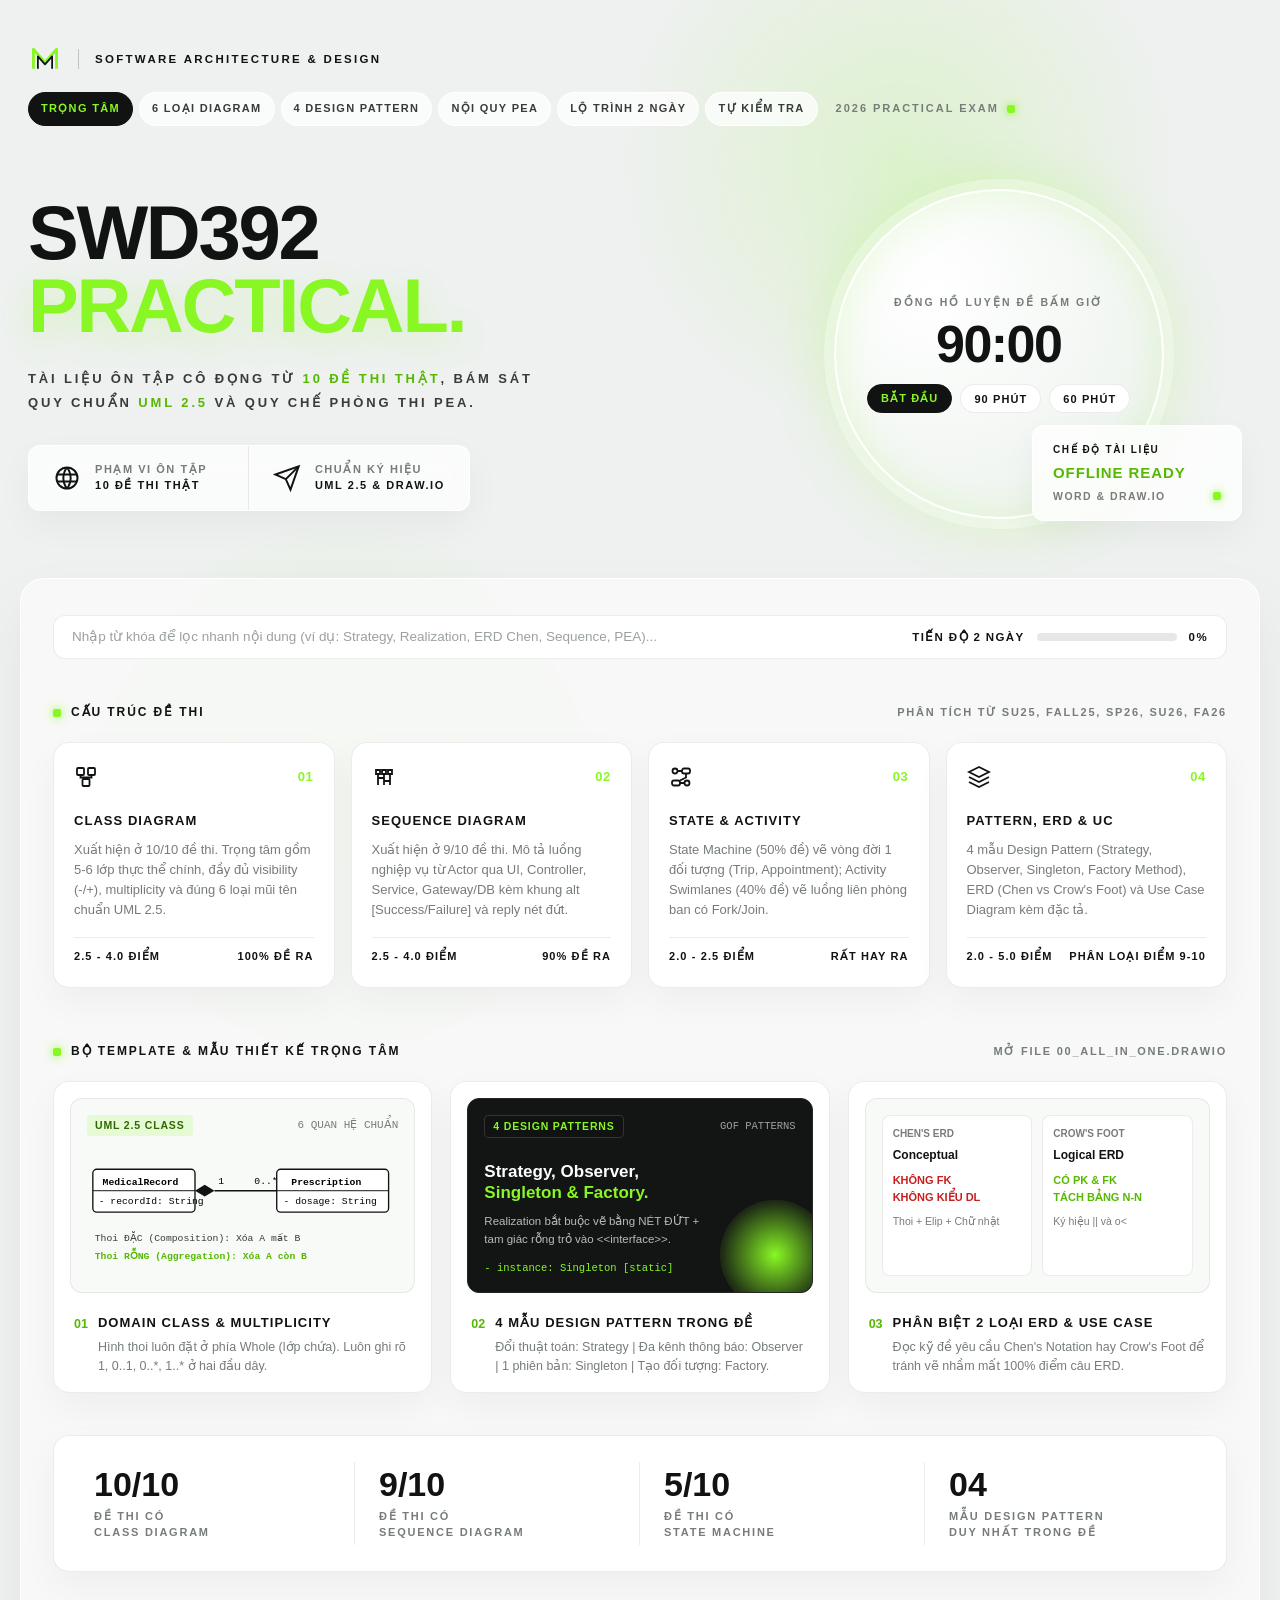
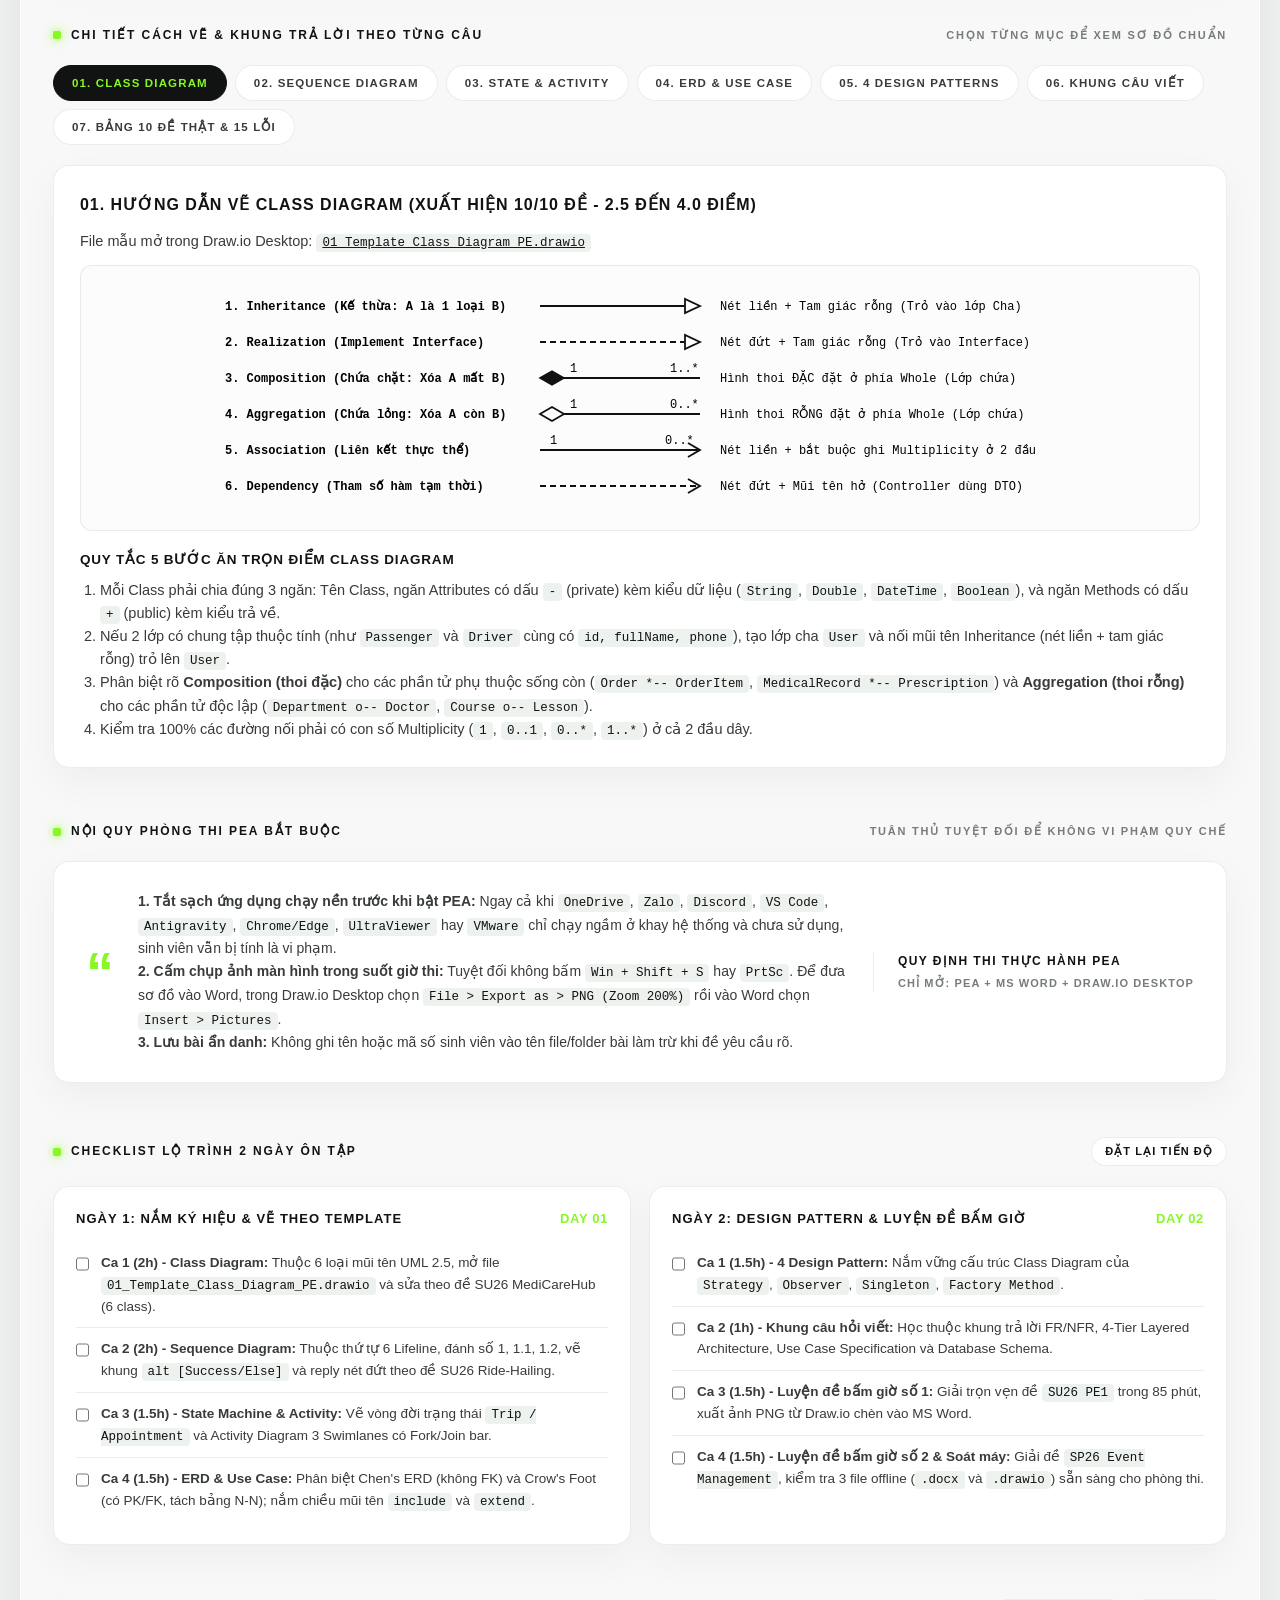
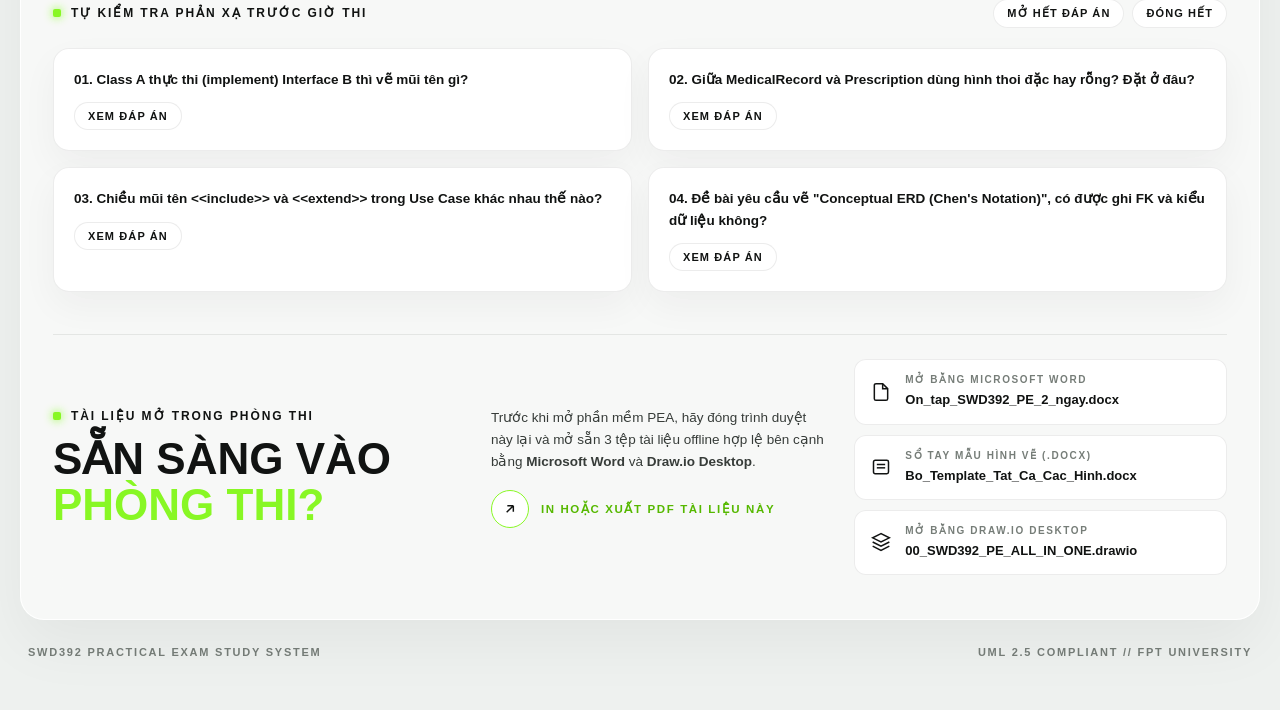
==== FA26_On_Tap/index.html @ 2817715e "Update portfolio UI and add root index.html for GitHub Pages deployment" ====
<!DOCTYPE html>
<html lang="vi">
<head>
  <meta charset="UTF-8">
  <meta name="viewport" content="width=device-width, initial-scale=1.0">
  <title>SWD392 — Sổ Tay Ôn Tập Thực Hành (PE)</title>
  <link rel="stylesheet" href="style.css">
</head>
<body>

  <div class="page-shell">

    <!-- TOP MINIMAL HEADER BAR -->
    <header class="top-header">
      <div class="brand-group">
        <div class="brand-monogram" aria-hidden="true">
          <svg width="32" height="32" viewBox="0 0 36 36" fill="none" xmlns="http://www.w3.org/2000/svg">
            <path d="M5 29V7L18 22L31 7V29" stroke="#88f724" stroke-width="3.2" stroke-linejoin="round"/>
            <path d="M10 29V15L18 24L26 15V29" stroke="#111312" stroke-width="2" stroke-linejoin="round"/>
          </svg>
        </div>
        <div class="brand-divider"></div>
        <span class="brand-label">SOFTWARE ARCHITECTURE &amp; DESIGN</span>
      </div>

      <div class="header-right no-print">
        <nav class="quick-nav">
          <a href="#sec-overview" class="nav-pill active">Trọng tâm</a>
          <a href="#sec-diagrams" class="nav-pill">6 Loại Diagram</a>
          <a href="#sec-patterns" class="nav-pill">4 Design Pattern</a>
          <a href="#sec-rules" class="nav-pill">Nội quy PEA</a>
          <a href="#sec-checklist" class="nav-pill">Lộ trình 2 ngày</a>
          <a href="#sec-flashcards" class="nav-pill">Tự kiểm tra</a>
        </nav>
        <div class="status-tag">
          <span>2026 PRACTICAL EXAM</span>
          <span class="lime-dot"></span>
        </div>
      </div>
    </header>

    <!-- HERO SECTION (MATCHING REFERENCE PORTFOLIO LAYOUT) -->
    <section class="hero-section">
      <div class="hero-left">
        <h1 class="hero-title">
          SWD392
          <span class="lime-word">PRACTICAL.</span>
        </h1>
        <p class="hero-subtitle">
          TÀI LIỆU ÔN TẬP CÔ ĐỌNG TỪ <span class="highlight-lime">10 ĐỀ THI THẬT</span>,
          BÁM SÁT QUY CHUẨN <span class="highlight-lime">UML 2.5</span> VÀ QUY CHẾ PHÒNG THI PEA.
        </p>

        <div class="hero-meta-row">
          <div class="hero-meta-cell">
            <svg class="meta-icon" viewBox="0 0 24 24" fill="none" stroke="currentColor" stroke-width="1.7">
              <circle cx="12" cy="12" r="9"/>
              <path d="M3.6 9h16.8M3.6 15h16.8M12 3a14.5 14.5 0 0 0 0 18M12 3a14.5 14.5 0 0 1 0 18"/>
            </svg>
            <div class="meta-text">
              <span>PHẠM VI ÔN TẬP</span>
              10 ĐỀ THI THẬT
            </div>
          </div>
          <div class="hero-meta-cell">
            <svg class="meta-icon" viewBox="0 0 24 24" fill="none" stroke="currentColor" stroke-width="1.7">
              <path d="M22 2L11 13"/>
              <path d="M22 2L15 22L11 13L2 9L22 2Z"/>
            </svg>
            <div class="meta-text">
              <span>CHUẨN KÝ HIỆU</span>
              UML 2.5 &amp; DRAW.IO
            </div>
          </div>
        </div>
      </div>

      <!-- HERO RIGHT: HALO RING + LIVE EXAM TIMER + FLOATING GLASS CARD -->
      <div class="hero-visual">
        <div class="halo-ring">
          <span class="halo-badge-top">ĐỒNG HỒ LUYỆN ĐỀ BẤM GIỜ</span>
          <div class="timer-readout" id="timerDisplay">90:00</div>
          <div class="timer-controls no-print">
            <button class="btn-chip primary" id="timerStartBtn" onclick="toggleTimer()">Bắt đầu</button>
            <button class="btn-chip" onclick="resetTimer(90)">90 Phút</button>
            <button class="btn-chip" onclick="resetTimer(60)">60 Phút</button>
          </div>
        </div>

        <div class="floating-glass-card">
          <div class="mini-label">CHẾ ĐỘ TÀI LIỆU</div>
          <div class="lime-title">OFFLINE READY</div>
          <div class="mini-foot">
            <span>WORD &amp; DRAW.IO</span>
            <span class="lime-dot"></span>
          </div>
        </div>
      </div>
    </section>

    <!-- MAIN WHITE SHEET CONTAINER -->
    <main class="sheet-container">

      <!-- SEARCH & PROGRESS STRIP -->
      <div class="toolbar-strip no-print">
        <input type="text" id="searchInput" class="search-field" placeholder="Nhập từ khóa để lọc nhanh nội dung (ví dụ: Strategy, Realization, ERD Chen, Sequence, PEA)...">
        <div class="progress-inline">
          <span>TIẾN ĐỘ 2 NGÀY</span>
          <div class="progress-track-mini">
            <div class="progress-fill-mini" id="progressBar"></div>
          </div>
          <span id="progressPercent">0%</span>
        </div>
      </div>

      <!-- SECTION 1: 4 TRỤ CỘT ĐIỂM SỐ ("WHAT I DO" 4-CARD BENTO STYLE) -->
      <div id="sec-overview" class="searchable-block">
        <div class="section-bar">
          <div class="section-bar-left">
            <span class="lime-dot"></span>
            <h2 class="section-title">CẤU TRÚC ĐỀ THI</h2>
          </div>
          <div class="section-bar-right">
            <span>PHÂN TÍCH TỪ SU25, FALL25, SP26, SU26, FA26</span>
          </div>
        </div>

        <div class="bento-4">
          <!-- Card 01 -->
          <article class="feature-card">
            <div>
              <div class="feature-card-top">
                <svg class="feature-icon" viewBox="0 0 24 24" fill="none" stroke="currentColor" stroke-width="1.8">
                  <rect x="3" y="3" width="7" height="7" rx="1"/>
                  <rect x="14" y="3" width="7" height="7" rx="1"/>
                  <rect x="8.5" y="14" width="7" height="7" rx="1"/>
                  <path d="M6.5 10v2.5h11V10M12 12.5V14"/>
                </svg>
                <span class="feature-num">01</span>
              </div>
              <h3 class="feature-name">CLASS DIAGRAM</h3>
              <p class="feature-desc">Xuất hiện ở 10/10 đề thi. Trọng tâm gồm 5-6 lớp thực thể chính, đầy đủ visibility (-/+), multiplicity và đúng 6 loại mũi tên chuẩn UML 2.5.</p>
            </div>
            <div class="feature-foot">
              <span>2.5 - 4.0 ĐIỂM</span>
              <span>100% ĐỀ RA</span>
            </div>
          </article>

          <!-- Card 02 -->
          <article class="feature-card">
            <div>
              <div class="feature-card-top">
                <svg class="feature-icon" viewBox="0 0 24 24" fill="none" stroke="currentColor" stroke-width="1.8">
                  <path d="M4 5h4v4H4zM10 5h4v4h-4zM16 5h4v4h-4z"/>
                  <path d="M6 9v11M12 9v11M18 9v11"/>
                  <path d="M6 13h6M12 16h6"/>
                </svg>
                <span class="feature-num">02</span>
              </div>
              <h3 class="feature-name">SEQUENCE DIAGRAM</h3>
              <p class="feature-desc">Xuất hiện ở 9/10 đề thi. Mô tả luồng nghiệp vụ từ Actor qua UI, Controller, Service, Gateway/DB kèm khung alt [Success/Failure] và reply nét đứt.</p>
            </div>
            <div class="feature-foot">
              <span>2.5 - 4.0 ĐIỂM</span>
              <span>90% ĐỀ RA</span>
            </div>
          </article>

          <!-- Card 03 -->
          <article class="feature-card">
            <div>
              <div class="feature-card-top">
                <svg class="feature-icon" viewBox="0 0 24 24" fill="none" stroke="currentColor" stroke-width="1.8">
                  <circle cx="6" cy="6" r="2.5"/>
                  <rect x="13" y="3.5" width="8" height="5" rx="2"/>
                  <rect x="3" y="15.5" width="8" height="5" rx="2"/>
                  <circle cx="18" cy="18" r="2.5"/>
                  <path d="M8.5 6H13M17 8.5v4l-6 3M11 18h4.5"/>
                </svg>
                <span class="feature-num">03</span>
              </div>
              <h3 class="feature-name">STATE &amp; ACTIVITY</h3>
              <p class="feature-desc">State Machine (50% đề) vẽ vòng đời 1 đối tượng (Trip, Appointment); Activity Swimlanes (40% đề) vẽ luồng liên phòng ban có Fork/Join.</p>
            </div>
            <div class="feature-foot">
              <span>2.0 - 2.5 ĐIỂM</span>
              <span>RẤT HAY RA</span>
            </div>
          </article>

          <!-- Card 04 -->
          <article class="feature-card">
            <div>
              <div class="feature-card-top">
                <svg class="feature-icon" viewBox="0 0 24 24" fill="none" stroke="currentColor" stroke-width="1.8">
                  <polygon points="12 2 2 7 12 12 22 7 12 2"/>
                  <polyline points="2 17 12 22 22 17"/>
                  <polyline points="2 12 12 17 22 12"/>
                </svg>
                <span class="feature-num">04</span>
              </div>
              <h3 class="feature-name">PATTERN, ERD &amp; UC</h3>
              <p class="feature-desc">4 mẫu Design Pattern (Strategy, Observer, Singleton, Factory Method), ERD (Chen vs Crow's Foot) và Use Case Diagram kèm đặc tả.</p>
            </div>
            <div class="feature-foot">
              <span>2.0 - 5.0 ĐIỂM</span>
              <span>PHÂN LOẠI ĐIỂM 9-10</span>
            </div>
          </article>
        </div>
      </div>

      <!-- SECTION 2: 3 SHOWCASE CARDS ("SELECTED WORK" STYLE FROM REFERENCE) -->
      <div id="sec-patterns" class="searchable-block">
        <div class="section-bar">
          <div class="section-bar-left">
            <span class="lime-dot"></span>
            <h2 class="section-title">BỘ TEMPLATE &amp; MẪU THIẾT KẾ TRỌNG TÂM</h2>
          </div>
          <div class="section-bar-right">
            <a href="Templates_Hinh_Ve/00_SWD392_PE_ALL_IN_ONE_TEMPLATES.drawio" style="color:inherit;text-decoration:none;">MỞ FILE 00_ALL_IN_ONE.DRAWIO</a>
          </div>
        </div>

        <div class="showcase-grid">
          <!-- Showcase 01: Light Preview -->
          <div class="showcase-card">
            <div class="showcase-preview light-mode">
              <div style="display:flex;justify-content:space-between;align-items:center;margin-bottom:10px;">
                <span class="badge-pill badge-lime">UML 2.5 CLASS</span>
                <span style="font-family:var(--font-mono);font-size:11px;color:var(--ink-muted);">6 QUAN HỆ CHUẨN</span>
              </div>
              <svg viewBox="0 0 320 120" width="100%" height="120" font-family="Consolas, monospace" font-size="10">
                <rect x="6" y="12" width="105" height="44" rx="4" fill="#fff" stroke="#111312" stroke-width="1.4"/>
                <text x="16" y="28" font-weight="bold">MedicalRecord</text>
                <line x1="6" y1="34" x2="111" y2="34" stroke="#111312"/>
                <text x="12" y="48">- recordId: String</text>

                <polygon points="111,34 121,28 131,34 121,40" fill="#111312"/>
                <line x1="131" y1="34" x2="195" y2="34" stroke="#111312" stroke-width="1.4"/>
                <text x="135" y="27">1</text>
                <text x="172" y="27">0..*</text>

                <rect x="195" y="12" width="115" height="44" rx="4" fill="#fff" stroke="#111312" stroke-width="1.4"/>
                <text x="210" y="28" font-weight="bold">Prescription</text>
                <line x1="195" y1="34" x2="310" y2="34" stroke="#111312"/>
                <text x="202" y="48">- dosage: String</text>

                <text x="8" y="86" fill="#373c39">Thoi ĐẶC (Composition): Xóa A mất B</text>
                <text x="8" y="104" fill="#56b800" font-weight="bold">Thoi RỖNG (Aggregation): Xóa A còn B</text>
              </svg>
            </div>
            <div class="showcase-meta">
              <span class="showcase-num">01</span>
              <div>
                <h3 class="showcase-title">DOMAIN CLASS &amp; MULTIPLICITY</h3>
                <p class="showcase-sub">Hình thoi luôn đặt ở phía Whole (lớp chứa). Luôn ghi rõ 1, 0..1, 0..*, 1..* ở hai đầu dây.</p>
              </div>
            </div>
          </div>

          <!-- Showcase 02: Dark High-Contrast Preview with Glowing Lime Orb (Exact Match to Reference Center Card) -->
          <div class="showcase-card">
            <div class="showcase-preview dark-mode">
              <div class="dark-orb"></div>
              <div style="display:flex;justify-content:space-between;align-items:center;">
                <span class="badge-pill badge-dark" style="border:1px solid #333;">4 DESIGN PATTERNS</span>
                <span style="font-size:10.5px;color:#9ba29d;font-family:var(--font-mono);">GOF PATTERNS</span>
              </div>
              <div style="my:auto;z-index:1;">
                <div style="font-size:17px;font-weight:800;line-height:1.25;margin:12px 0 8px;">
                  Strategy, Observer,<br>
                  <span style="color:var(--lime-neon);">Singleton &amp; Factory.</span>
                </div>
                <p style="font-size:11.5px;color:#b5bcb7;max-width:220px;">
                  Realization bắt buộc vẽ bằng NÉT ĐỨT + tam giác rỗng trỏ vào &lt;&lt;interface&gt;&gt;.
                </p>
              </div>
              <div style="font-family:var(--font-mono);font-size:10.5px;color:var(--lime-neon);z-index:1;">
                - instance: Singleton [static]
              </div>
            </div>
            <div class="showcase-meta">
              <span class="showcase-num">02</span>
              <div>
                <h3 class="showcase-title">4 MẪU DESIGN PATTERN TRONG ĐỀ</h3>
                <p class="showcase-sub">Đổi thuật toán: Strategy | Đa kênh thông báo: Observer | 1 phiên bản: Singleton | Tạo đối tượng: Factory.</p>
              </div>
            </div>
          </div>

          <!-- Showcase 03: Dual-Screen Preview (Exact Match to Reference Right Card) -->
          <div class="showcase-card">
            <div class="showcase-preview light-mode">
              <div style="display:grid;grid-template-columns:1fr 1fr;gap:10px;height:100%;">
                <div style="background:#fff;border:1px solid var(--border-subtle);border-radius:8px;padding:10px;">
                  <div style="font-size:10px;font-weight:800;color:var(--ink-muted);">CHEN'S ERD</div>
                  <div style="font-size:12px;font-weight:900;color:var(--ink-black);margin:4px 0;">Conceptual</div>
                  <div style="font-size:11px;color:var(--danger-text);font-weight:700;margin-top:6px;">KHÔNG FK<br>KHÔNG KIỂU DL</div>
                  <div style="font-size:10.5px;color:var(--ink-muted);margin-top:6px;">Thoi + Elip + Chữ nhật</div>
                </div>
                <div style="background:#fff;border:1px solid var(--border-subtle);border-radius:8px;padding:10px;">
                  <div style="font-size:10px;font-weight:800;color:var(--ink-muted);">CROW'S FOOT</div>
                  <div style="font-size:12px;font-weight:900;color:var(--ink-black);margin:4px 0;">Logical ERD</div>
                  <div style="font-size:11px;color:var(--lime-text);font-weight:800;margin-top:6px;">CÓ PK &amp; FK<br>TÁCH BẢNG N-N</div>
                  <div style="font-size:10.5px;color:var(--ink-muted);margin-top:6px;">Ký hiệu || và o&lt;</div>
                </div>
              </div>
            </div>
            <div class="showcase-meta">
              <span class="showcase-num">03</span>
              <div>
                <h3 class="showcase-title">PHÂN BIỆT 2 LOẠI ERD &amp; USE CASE</h3>
                <p class="showcase-sub">Đọc kỹ đề yêu cầu Chen's Notation hay Crow's Foot để tránh vẽ nhầm mất 100% điểm câu ERD.</p>
              </div>
            </div>
          </div>
        </div>
      </div>

      <!-- SECTION 3: METRICS STRIP ("28+ / 14+ / 99% / 5+" STYLE FROM REFERENCE) -->
      <div class="metrics-strip searchable-block">
        <div class="metric-item">
          <div class="metric-value">10/10</div>
          <div class="metric-label">ĐỀ THI CÓ<br>CLASS DIAGRAM</div>
        </div>
        <div class="metric-item">
          <div class="metric-value">9/10</div>
          <div class="metric-label">ĐỀ THI CÓ<br>SEQUENCE DIAGRAM</div>
        </div>
        <div class="metric-item">
          <div class="metric-value">5/10</div>
          <div class="metric-label">ĐỀ THI CÓ<br>STATE MACHINE</div>
        </div>
        <div class="metric-item">
          <div class="metric-value">04</div>
          <div class="metric-label">MẪU DESIGN PATTERN<br>DUY NHẤT TRONG ĐỀ</div>
        </div>
      </div>

      <!-- SECTION 4: INTERACTIVE DEEP-DIVE MODULES (ALL 6 DIAGRAMS, 4 PATTERNS, 10 EXAMS, WRITTEN TEMPLATES) -->
      <div id="sec-diagrams" class="searchable-block">
        <div class="section-bar">
          <div class="section-bar-left">
            <span class="lime-dot"></span>
            <h2 class="section-title">CHI TIẾT CÁCH VẼ &amp; KHUNG TRẢ LỜI THEO TỪNG CÂU</h2>
          </div>
          <div class="section-bar-right">
            <span>CHỌN TỪNG MỤC ĐỂ XEM SƠ ĐỒ CHUẨN</span>
          </div>
        </div>

        <div class="module-tabs no-print">
          <button class="module-tab-btn active" onclick="switchModule('mod-class', this)">01. Class Diagram</button>
          <button class="module-tab-btn" onclick="switchModule('mod-seq', this)">02. Sequence Diagram</button>
          <button class="module-tab-btn" onclick="switchModule('mod-state', this)">03. State &amp; Activity</button>
          <button class="module-tab-btn" onclick="switchModule('mod-erd', this)">04. ERD &amp; Use Case</button>
          <button class="module-tab-btn" onclick="switchModule('mod-pattern', this)">05. 4 Design Patterns</button>
          <button class="module-tab-btn" onclick="switchModule('mod-writing', this)">06. Khung Câu Viết</button>
          <button class="module-tab-btn" onclick="switchModule('mod-exams', this)">07. Bảng 10 Đề Thật &amp; 15 Lỗi</button>
        </div>

        <!-- MODULE 01: CLASS DIAGRAM -->
        <div id="mod-class" class="module-panel active">
          <h3>01. Hướng dẫn vẽ Class Diagram (Xuất hiện 10/10 đề - 2.5 đến 4.0 điểm)</h3>
          <p>File mẫu mở trong Draw.io Desktop: <a href="Templates_Hinh_Ve/01_Template_Class_Diagram_PE.drawio"><code>01_Template_Class_Diagram_PE.drawio</code></a></p>

          <div class="svg-board">
            <svg viewBox="0 0 860 225" width="100%" height="225" xmlns="http://www.w3.org/2000/svg" font-family="Consolas, monospace" font-size="12">
              <text x="15" y="28" font-weight="bold">1. Inheritance (Kế thừa: A là 1 loại B)</text>
              <line x1="330" y1="24" x2="475" y2="24" stroke="#111" stroke-width="1.8"/>
              <polygon points="490,24 475,17 475,31" fill="#fff" stroke="#111" stroke-width="1.8"/>
              <text x="510" y="28">Nét liền + Tam giác rỗng (Trỏ vào lớp Cha)</text>

              <text x="15" y="64" font-weight="bold">2. Realization (Implement Interface)</text>
              <line x1="330" y1="60" x2="475" y2="60" stroke="#111" stroke-width="1.8" stroke-dasharray="6,4"/>
              <polygon points="490,60 475,53 475,67" fill="#fff" stroke="#111" stroke-width="1.8"/>
              <text x="510" y="64">Nét đứt + Tam giác rỗng (Trỏ vào Interface)</text>

              <text x="15" y="100" font-weight="bold">3. Composition (Chứa chặt: Xóa A mất B)</text>
              <polygon points="330,96 342,89 354,96 342,103" fill="#111" stroke="#111" stroke-width="1.5"/>
              <line x1="354" y1="96" x2="490" y2="96" stroke="#111" stroke-width="1.8"/>
              <text x="360" y="90">1</text>
              <text x="460" y="90">1..*</text>
              <text x="510" y="100">Hình thoi ĐẶC đặt ở phía Whole (Lớp chứa)</text>

              <text x="15" y="136" font-weight="bold">4. Aggregation (Chứa lỏng: Xóa A còn B)</text>
              <polygon points="330,132 342,125 354,132 342,139" fill="#fff" stroke="#111" stroke-width="1.8"/>
              <line x1="354" y1="132" x2="490" y2="132" stroke="#111" stroke-width="1.8"/>
              <text x="360" y="126">1</text>
              <text x="460" y="126">0..*</text>
              <text x="510" y="136">Hình thoi RỖNG đặt ở phía Whole (Lớp chứa)</text>

              <text x="15" y="172" font-weight="bold">5. Association (Liên kết thực thể)</text>
              <line x1="330" y1="168" x2="490" y2="168" stroke="#111" stroke-width="1.8"/>
              <polyline points="478,161 490,168 478,175" fill="none" stroke="#111" stroke-width="1.8"/>
              <text x="340" y="162">1</text>
              <text x="455" y="162">0..*</text>
              <text x="510" y="172">Nét liền + bắt buộc ghi Multiplicity ở 2 đầu</text>

              <text x="15" y="208" font-weight="bold">6. Dependency (Tham số hàm tạm thời)</text>
              <line x1="330" y1="204" x2="490" y2="204" stroke="#111" stroke-width="1.8" stroke-dasharray="6,4"/>
              <polyline points="478,197 490,204 478,211" fill="none" stroke="#111" stroke-width="1.8"/>
              <text x="510" y="208">Nét đứt + Mũi tên hở (Controller dùng DTO)</text>
            </svg>
          </div>

          <h4>Quy tắc 5 bước ăn trọn điểm Class Diagram</h4>
          <ol style="margin-left:20px;">
            <li>Mỗi Class phải chia đúng 3 ngăn: Tên Class, ngăn Attributes có dấu <code>-</code> (private) kèm kiểu dữ liệu (<code>String</code>, <code>Double</code>, <code>DateTime</code>, <code>Boolean</code>), và ngăn Methods có dấu <code>+</code> (public) kèm kiểu trả về.</li>
            <li>Nếu 2 lớp có chung tập thuộc tính (như <code>Passenger</code> và <code>Driver</code> cùng có <code>id, fullName, phone</code>), tạo lớp cha <code>User</code> và nối mũi tên Inheritance (nét liền + tam giác rỗng) trỏ lên <code>User</code>.</li>
            <li>Phân biệt rõ <strong>Composition (thoi đặc)</strong> cho các phần tử phụ thuộc sống còn (<code>Order *-- OrderItem</code>, <code>MedicalRecord *-- Prescription</code>) và <strong>Aggregation (thoi rỗng)</strong> cho các phần tử độc lập (<code>Department o-- Doctor</code>, <code>Course o-- Lesson</code>).</li>
            <li>Kiểm tra 100% các đường nối phải có con số Multiplicity (<code>1</code>, <code>0..1</code>, <code>0..*</code>, <code>1..*</code>) ở cả 2 đầu dây.</li>
          </ol>
        </div>

        <!-- MODULE 02: SEQUENCE DIAGRAM -->
        <div id="mod-seq" class="module-panel">
          <h3>02. Hướng dẫn vẽ Sequence Diagram (Xuất hiện 9/10 đề - 2.5 đến 4.0 điểm)</h3>
          <p>File mẫu mở trong Draw.io Desktop: <a href="Templates_Hinh_Ve/02_Template_Sequence_Diagram_PE.drawio"><code>02_Template_Sequence_Diagram_PE.drawio</code></a></p>

          <div class="svg-board">
            <svg viewBox="0 0 880 330" width="100%" height="330" xmlns="http://www.w3.org/2000/svg" font-family="Consolas, monospace" font-size="11.5">
              <rect x="5" y="5" width="870" height="320" fill="none" stroke="#111" stroke-width="1.5"/>
              <polygon points="5,5 170,5 170,20 160,28 5,28" fill="#e9f0ea" stroke="#111" stroke-width="1.2"/>
              <text x="12" y="21" font-weight="bold">sd Book And Pay Trip</text>

              <rect x="30" y="40" width="90" height="30" fill="#fff" stroke="#111"/>
              <text x="42" y="59" font-weight="bold">:Passenger</text>
              <line x1="75" y1="70" x2="75" y2="310" stroke="#555" stroke-dasharray="5,4"/>

              <rect x="175" y="40" width="100" height="30" fill="#fff" stroke="#111"/>
              <text x="190" y="59" font-weight="bold">:BookingUI</text>
              <line x1="225" y1="70" x2="225" y2="310" stroke="#555" stroke-dasharray="5,4"/>

              <rect x="330" y="40" width="130" height="30" fill="#fff" stroke="#111"/>
              <text x="340" y="59" font-weight="bold">:TripController</text>
              <line x1="395" y1="70" x2="395" y2="310" stroke="#555" stroke-dasharray="5,4"/>

              <rect x="510" y="40" width="120" height="30" fill="#fff" stroke="#111"/>
              <text x="525" y="59" font-weight="bold">:TripService</text>
              <line x1="570" y1="70" x2="570" y2="310" stroke="#555" stroke-dasharray="5,4"/>

              <rect x="680" y="40" width="140" height="30" fill="#fff" stroke="#111"/>
              <text x="692" y="59" font-weight="bold">:PaymentGateway</text>
              <line x1="750" y1="70" x2="750" y2="310" stroke="#555" stroke-dasharray="5,4"/>

              <line x1="75" y1="92" x2="225" y2="92" stroke="#111" stroke-width="1.5"/>
              <polygon points="225,92 216,87 216,97" fill="#111"/>
              <text x="85" y="86">1: clickBookTrip(req)</text>

              <line x1="225" y1="116" x2="395" y2="116" stroke="#111" stroke-width="1.5"/>
              <polygon points="395,116 386,111 386,121" fill="#111"/>
              <text x="235" y="110">1.1: POST /trips(dto)</text>

              <line x1="395" y1="140" x2="570" y2="140" stroke="#111" stroke-width="1.5"/>
              <polygon points="570,140 561,135 561,145" fill="#111"/>
              <text x="405" y="134">1.1.1: createAndPay(dto)</text>

              <line x1="570" y1="164" x2="750" y2="164" stroke="#111" stroke-width="1.5"/>
              <polygon points="750,164 741,159 741,169" fill="#111"/>
              <text x="580" y="158">1.1.1.1: charge(amount)</text>

              <rect x="155" y="182" width="675" height="122" fill="none" stroke="#111" stroke-width="1.3"/>
              <polygon points="155,182 200,182 200,196 192,202 155,202" fill="#e9f0ea" stroke="#111"/>
              <text x="162" y="196" font-weight="bold">alt</text>
              <text x="215" y="197" font-weight="bold">[paymentStatus == SUCCESS]</text>

              <line x1="750" y1="218" x2="570" y2="218" stroke="#111" stroke-width="1.3" stroke-dasharray="5,4"/>
              <polyline points="579,213 570,218 579,223" fill="none" stroke="#111" stroke-width="1.3"/>
              <text x="595" y="212">1.1.1.2: return receipt</text>

              <line x1="570" y1="240" x2="225" y2="240" stroke="#111" stroke-width="1.3" stroke-dasharray="5,4"/>
              <polyline points="234,235 225,240 234,245" fill="none" stroke="#111" stroke-width="1.3"/>
              <text x="310" y="234">1.1.2: return 200 OK (TripConfirmed)</text>

              <line x1="155" y1="256" x2="830" y2="256" stroke="#111" stroke-dasharray="6,4"/>
              <text x="215" y="271" font-weight="bold">[else: payment failed]</text>

              <line x1="750" y1="292" x2="225" y2="292" stroke="#111" stroke-width="1.3" stroke-dasharray="5,4"/>
              <polyline points="234,287 225,292 234,297" fill="none" stroke="#111" stroke-width="1.3"/>
              <text x="350" y="286">1.1.3: return 402 PaymentFailedError</text>
            </svg>
          </div>

          <h4>Các điểm bắt buộc phải có</h4>
          <ul style="margin-left:20px;">
            <li>Sắp xếp đúng thứ tự Lifeline từ trái sang phải: <code>Actor &gt; UI/View &gt; Controller &gt; Service &gt; Repository / External Gateway &gt; Database</code>.</li>
            <li>Đánh số thứ tự phân cấp cho mọi lời gọi: <code>1</code>, <code>1.1</code>, <code>1.1.1</code>, <code>1.1.2</code>.</li>
            <li>Bắt buộc có khung <code>alt [điều kiện thành công] / [else: điều kiện thất bại]</code> và mũi tên trả về dùng <strong>nét đứt</strong>.</li>
          </ul>
        </div>

        <!-- MODULE 03: STATE MACHINE & ACTIVITY -->
        <div id="mod-state" class="module-panel">
          <h3>03. State Machine Diagram (50% đề) &amp; Activity Swimlanes (40% đề)</h3>
          <p>File mẫu: <a href="Templates_Hinh_Ve/03_Template_Statechart_Diagram_PE.drawio"><code>03_Template_Statechart_Diagram_PE.drawio</code></a> và <a href="Templates_Hinh_Ve/04_Template_Activity_Diagram_Swimlanes_PE.drawio"><code>04_Template_Activity_Diagram_Swimlanes_PE.drawio</code></a></p>

          <div class="svg-board">
            <svg viewBox="0 0 860 195" width="100%" height="195" xmlns="http://www.w3.org/2000/svg" font-family="Consolas, monospace" font-size="11.5">
              <circle cx="35" cy="85" r="11" fill="#111"/>
              <line x1="46" y1="85" x2="105" y2="85" stroke="#111" stroke-width="1.6"/>
              <polygon points="105,85 96,80 96,90" fill="#111"/>
              <text x="50" y="75">create()</text>

              <rect x="105" y="60" width="120" height="50" rx="10" fill="#fff" stroke="#111" stroke-width="1.6"/>
              <text x="132" y="89" font-weight="bold">Requested</text>

              <line x1="225" y1="85" x2="345" y2="85" stroke="#111" stroke-width="1.6"/>
              <polygon points="345,85 336,80 336,90" fill="#111"/>
              <text x="235" y="66">assignDriver()</text>
              <text x="235" y="79">[driverFound]</text>

              <rect x="345" y="60" width="120" height="50" rx="10" fill="#fff" stroke="#111" stroke-width="1.6"/>
              <text x="368" y="89" font-weight="bold">Assigned</text>

              <line x1="465" y1="85" x2="575" y2="85" stroke="#111" stroke-width="1.6"/>
              <polygon points="575,85 566,80 566,90" fill="#111"/>
              <text x="478" y="78">startTrip()</text>

              <rect x="575" y="60" width="120" height="50" rx="10" fill="#fff" stroke="#111" stroke-width="1.6"/>
              <text x="598" y="89" font-weight="bold">InProgress</text>

              <line x1="695" y1="85" x2="785" y2="45" stroke="#111" stroke-width="1.6"/>
              <text x="695" y="52">complete() [paid]</text>

              <rect x="740" y="10" width="105" height="40" rx="10" fill="#e9f8db" stroke="#111" stroke-width="1.6"/>
              <text x="758" y="34" font-weight="bold">Completed</text>

              <rect x="345" y="140" width="120" height="40" rx="10" fill="#fde8e8" stroke="#111" stroke-width="1.6"/>
              <text x="372" y="164" font-weight="bold">Cancelled</text>

              <line x1="165" y1="110" x2="345" y2="160" stroke="#111" stroke-width="1.4"/>
              <text x="190" y="152">cancel()</text>
              <line x1="405" y1="110" x2="405" y2="140" stroke="#111" stroke-width="1.4"/>
              <text x="412" y="130">cancel()</text>

              <circle cx="815" cy="160" r="12" fill="none" stroke="#111" stroke-width="1.6"/>
              <circle cx="815" cy="160" r="7" fill="#111"/>
              <line x1="465" y1="160" x2="803" y2="160" stroke="#111" stroke-width="1.5"/>
              <line x1="815" y1="50" x2="815" y2="148" stroke="#111" stroke-width="1.5"/>
            </svg>
          </div>

          <div class="data-table-wrap">
            <table class="data-table">
              <thead>
                <tr>
                  <th>Tiêu chí phân biệt</th>
                  <th>State Machine Diagram</th>
                  <th>Activity Diagram (Swimlanes)</th>
                </tr>
              </thead>
              <tbody>
                <tr>
                  <td><strong>Đối tượng mô tả</strong></td>
                  <td>Vòng đời của <strong>1 thực thể duy nhất</strong> (<code>Trip</code>, <code>Appointment</code>, <code>Registration</code>).</td>
                  <td>Luồng công việc đi qua <strong>nhiều cột tác nhân</strong> (Customer, System, Payment Gateway).</td>
                </tr>
                <tr>
                  <td><strong>Từ loại trong ô bo góc</strong></td>
                  <td><strong>Tính từ / Phân từ trạng thái:</strong> <code>Pending</code>, <code>Confirmed</code>, <code>Completed</code>.</td>
                  <td><strong>Động từ hành động:</strong> <code>Select Item</code>, <code>Validate Stock</code>, <code>Process Payment</code>.</td>
                </tr>
              </tbody>
            </table>
          </div>
        </div>

        <!-- MODULE 04: ERD & USE CASE -->
        <div id="mod-erd" class="module-panel">
          <h3>04. ERD (Chen vs Crow's Foot) &amp; Use Case Diagram</h3>
          <p>File mẫu: <a href="Templates_Hinh_Ve/05_Template_ERD_Conceptual_And_Logical_PE.drawio"><code>05_Template_ERD_Conceptual_And_Logical_PE.drawio</code></a> và <a href="Templates_Hinh_Ve/06_Template_UseCase_Diagram_PE.drawio"><code>06_Template_UseCase_Diagram_PE.drawio</code></a></p>

          <div class="data-table-wrap">
            <table class="data-table">
              <thead>
                <tr>
                  <th>Loại sơ đồ</th>
                  <th>Ký hiệu bắt buộc</th>
                  <th>Điều tuyệt đối tránh</th>
                </tr>
              </thead>
              <tbody>
                <tr>
                  <td><strong>Conceptual ERD (Chen's Notation)</strong><br><em>(Đề Student Management, SmartHome)</em></td>
                  <td>Hình chữ nhật (Entity), Hình Elip (Attribute, gạch chân PK), Hình thoi (Relationship) ghi <code>1</code>, <code>N</code>, <code>M</code>.</td>
                  <td><span class="badge-pill badge-danger">CẤM GHI FK &amp; KIỂU DỮ LIỆU</span><br>Không tách bảng trung gian cho quan hệ N-N.</td>
                </tr>
                <tr>
                  <td><strong>Logical ERD (Crow's Foot)</strong><br><em>(Đề Cinema Management)</em></td>
                  <td>Bảng có ngăn <code>PK</code>, <code>FK</code>; đầu dây chân chim (<code>||</code>, <code>o|</code>, <code>|&lt;</code>, <code>o&lt;</code>).</td>
                  <td><span class="badge-pill badge-danger">CẤM ĐỂ NGUYÊN QUAN HỆ N-N</span><br>Phải tách N-N thành bảng trung gian có 2 FK.</td>
                </tr>
                <tr>
                  <td><strong>Use Case Diagram</strong><br><em>(Đề Cinema, Food Delivery)</em></td>
                  <td>Actor ở ngoài khung System Boundary; <code>&lt;&lt;include&gt;&gt;</code> trỏ từ Chính sang Phụ; <code>&lt;&lt;extend&gt;&gt;</code> trỏ từ Phụ về Chính.</td>
                  <td><span class="badge-pill badge-danger">CẤM GỘP CRUD / MANAGE X</span><br>Phải tách thành các chức năng cụ thể.</td>
                </tr>
              </tbody>
            </table>
          </div>
        </div>

        <!-- MODULE 05: 4 DESIGN PATTERNS -->
        <div id="mod-pattern" class="module-panel">
          <h3>05. Khung 4 Design Pattern xuất hiện trong đề thi</h3>
          <p>File mẫu mở trong Draw.io Desktop: <a href="Templates_Hinh_Ve/07_Template_4_Design_Patterns_PE.drawio"><code>07_Template_4_Design_Patterns_PE.drawio</code></a></p>

          <div class="checklist-grid" style="margin-bottom:0;margin-top:14px;">
            <div>
              <h4>1. Strategy Pattern (Đổi thuật toán / Thanh toán)</h4>
              <pre class="code-snippet">[Context: PaymentService]
  - strategy: IPaymentStrategy
  + setStrategy(s: IPaymentStrategy): void
  + executePayment(amount: Double): Boolean
        | o---&gt; &lt;&lt;interface&gt;&gt; [IPaymentStrategy]
                      + pay(amount: Double): Boolean
                             ^ (Nét đứt + tam giác rỗng)
               +-------------+-------------+
       [CreditCardStrategy]         [EWalletStrategy]</pre>

              <h4>2. Observer Pattern (Thông báo đa kênh)</h4>
              <pre class="code-snippet">[Subject: OrderNotifier]
  - observers: List&lt;IObserver&gt;
  + attach(o: IObserver): void
  + notifyAll(msg: String): void
        | o---&gt; &lt;&lt;interface&gt;&gt; [IObserver]
                      + update(msg: String): void
                             ^ (Nét đứt + tam giác rỗng)
               +-------------+-------------+
         [EmailNotifier]             [SMSNotifier]</pre>
            </div>

            <div>
              <h4>3. Singleton Pattern (1 Instance quản lý duy nhất)</h4>
              <pre class="code-snippet">[OrderManager]
-----------------------------------------
- static instance: OrderManager
- configData: Map&lt;String, String&gt;
-----------------------------------------
- OrderManager()   &lt;-- Constructor PRIVATE (-)
+ static getInstance(): OrderManager</pre>

              <h4>4. Factory Method Pattern (Khởi tạo theo loại)</h4>
              <pre class="code-snippet">[BouquetFactory]
  + createBouquet(type: String): IBouquet
        | (Dependency nét đứt)
        v
&lt;&lt;interface&gt;&gt; [IBouquet]
  + getPrice(): Double
        ^ (Nét đứt + tam giác rỗng)
  +-----+------------------+
[WeddingBouquet]    [BirthdayBouquet]</pre>
            </div>
          </div>
        </div>

        <!-- MODULE 06: KHUNG CÂU VIẾT -->
        <div id="mod-writing" class="module-panel">
          <h3>06. Khung trả lời 4 dạng câu hỏi viết trong đề</h3>

          <h4>A. Functional vs Non-Functional Requirements (Đề SU25 Cinema - 1.0đ)</h4>
          <p><strong>Functional Requirements:</strong> (1) Allow users to search, filter, and view details of items/schedules; (2) Allow users to create bookings/orders with real-time validation; (3) Process payments via integrated gateways and issue receipts; (4) Allow administrators to manage catalog, schedules, and reports.</p>
          <p><strong>Non-Functional Requirements (Luôn kèm con số đo lường):</strong> (1) <em>Performance:</em> 95% of API responses within <code>2.0 seconds</code>; (2) <em>Concurrency:</em> Support <code>5,000 concurrent users</code> with locking to prevent double-booking; (3) <em>Availability:</em> <code>99.9% uptime</code> with daily backups; (4) <em>Security:</em> Passwords hashed with <code>bcrypt</code>, traffic encrypted via <code>TLS 1.3</code>, RBAC enforced.</p>

          <h4>B. Đề xuất System Architecture (Đề Flower Shop &amp; CyberAIFPTx - 2.0đ)</h4>
          <p>Trình bày mô hình <strong>4-Tier Layered Architecture</strong>: (1) <code>Presentation Layer</code> (Web/Mobile UI), (2) <code>API Gateway / Controller Layer</code> (Routing, JWT Auth, DTO validation), (3) <code>Business Service Layer</code> (Core services áp dụng Strategy/Observer/Factory), (4) <code>Data Access &amp; Persistence Layer</code> (Repository + Relational DB + Redis Cache). <strong>Lý do chọn:</strong> Separation of Concerns, High Maintainability, Independent Scalability.</p>

          <h4>C. Bảng Use Case Specification (Đề SP26/FA26 Food Delivery - 2.5đ)</h4>
          <p>Gồm đủ 6 dòng: <code>Use Case Name</code>, <code>Primary Actor</code>, <code>Preconditions</code> (User logged in, valid items selected), <code>Postconditions</code> (Order saved as CONFIRMED, payment recorded), <code>Main Success Scenario</code> (6 bước đánh số 1-6 tương tác giữa Actor và System), <code>Alternative/Exception Flows</code> (2a. Out of stock, 5a. Payment declined).</p>

          <h4>D. Chuyển Class Diagram sang Database Schema (Đề Fall25 E-Learning - 1.0đ)</h4>
          <p>Quan hệ <code>1 - N</code>: Đặt khóa ngoại <code>FK</code> ở bảng phía Nhiều (<code>*</code>). Quan hệ <code>N - N</code>: Tách thành bảng trung gian chứa 2 khóa ngoại <code>FK</code> trỏ về 2 bảng chính. Quan hệ <code>1 - 1</code>: Đặt <code>FK UNIQUE</code> ở bảng phụ thuộc.</p>
        </div>

        <!-- MODULE 07: BẢNG 10 ĐỀ THẬT & 15 LỖI -->
        <div id="mod-exams" class="module-panel">
          <h3>07. Danh sách 10 đề thi thật &amp; 15 lỗi bị trừ điểm</h3>
          <div class="data-table-wrap">
            <table class="data-table">
              <thead>
                <tr>
                  <th>Kỳ</th>
                  <th>Tên đề / Domain</th>
                  <th>Cấu trúc câu hỏi &amp; Điểm</th>
                  <th>File đề (.md)</th>
                </tr>
              </thead>
              <tbody>
                <tr>
                  <td>SU25</td>
                  <td>Cinema Management</td>
                  <td>Q1: FR/NFR (1đ) | Q2: Use Case (2đ) | Q3: Class (3.5đ) | Q4: ERD Crow's Foot (3.5đ)</td>
                  <td><a href="SU25/SWD392_CinemaManagement_PracticalExam_LêQuangĐạt.md">Mở đề</a></td>
                </tr>
                <tr>
                  <td>SU25</td>
                  <td>Online Flower Shop</td>
                  <td>Q1: Architecture (2đ) | Q2: Activity Swimlanes (2đ) | Q3: Sequence (3đ) | Q4: Pattern (3đ)</td>
                  <td><a href="SU25/SWD392_FlowerShop_PracticalExam_LêQuangĐạt.md">Mở đề</a></td>
                </tr>
                <tr>
                  <td>SU25</td>
                  <td>CyberAIFPTx Security</td>
                  <td>Q1: Architecture (2đ) | Q2: Activity (2đ) | Q3: Sequence (3đ) | Q4: Pattern (3đ)</td>
                  <td><a href="SU25/SWD392_PracticalExam_CyberAIFPTx_LêQuangĐạt.md">Mở đề</a></td>
                </tr>
                <tr>
                  <td>SU25</td>
                  <td>Student Management</td>
                  <td>Q1: ERD Chen (2.5đ) | Q2: Class (2.5đ) | Q3: Activity Swimlanes (2.5đ) | Q4: Sequence (2.5đ)</td>
                  <td><a href="SU25/SWD392_StudentManagement_PracticalExam_LêQuangĐạt.md">Mở đề</a></td>
                </tr>
                <tr>
                  <td>SU25</td>
                  <td>SmartHome Automation</td>
                  <td>Q1: ERD Chen (2.5đ) | Q2: Class + Pattern (2.5đ) | Q3: Sequence (2.5đ) | Q4: Statechart (2.5đ)</td>
                  <td><a href="SU25/SWD392_SU25_FinalExam_LêQuangĐạt.md">Mở đề</a></td>
                </tr>
                <tr>
                  <td>Fall25</td>
                  <td>E-Learning Platform</td>
                  <td>Q1: Class (2.5đ) | Q2: Sequence (2.5đ) | Q3: State Machine (2đ) | Q4: Activity (2đ) | Q5: Schema (1đ)</td>
                  <td><a href="Fall25/SWD392_PracticalExam_LêQuangĐạt.md">Mở đề</a></td>
                </tr>
                <tr>
                  <td>SP26/FA26</td>
                  <td>Food Delivery Platform</td>
                  <td>Part 1: Use Case Diagram + UC Spec (5.0đ) | Part 2: Sequence + Class Diagram (5.0đ)</td>
                  <td><a href="SP26/SWD392_PE_SPR26_ID.md">Mở đề</a></td>
                </tr>
                <tr>
                  <td>SP26</td>
                  <td>Event Management</td>
                  <td>Q1: Class (3đ) | Q2: Sequence (3đ) | Q3: State Machine (2đ) | Q4: Design Pattern (2đ)</td>
                  <td><a href="SP26/SWD392_SP26_EventManagementSystem_LêQuangĐạt.md">Mở đề</a></td>
                </tr>
                <tr>
                  <td>SU26 PE1</td>
                  <td>Ride-Hailing System</td>
                  <td>Q1: Class Diagram 6 classes (4.0đ) | Q2: Sequence Diagram (4.0đ) | Q3: State Machine Trip (2.0đ)</td>
                  <td><a href="SU26/SWD392_SU26_PE1.md">Mở đề</a></td>
                </tr>
                <tr>
                  <td>SU26 PE2</td>
                  <td>MediCareHub Hospital</td>
                  <td>Q1: Class Diagram 6 classes (4.0đ) | Q2: Sequence Diagram (4.0đ) | Q3: State Machine Appointment (2.0đ)</td>
                  <td><a href="SU26/SWD392_SU26_MediCareHub_PE2.md">Mở đề</a></td>
                </tr>
              </tbody>
            </table>
          </div>
        </div>
      </div>

      <!-- SECTION 5: PEA REGULATION CALLOUT BANNER ("WHAT CLIENTS SAY" QUOTE STYLE FROM REFERENCE) -->
      <div id="sec-rules" class="searchable-block">
        <div class="section-bar">
          <div class="section-bar-left">
            <span class="lime-dot"></span>
            <h2 class="section-title">NỘI QUY PHÒNG THI PEA BẮT BUỘC</h2>
          </div>
          <div class="section-bar-right">
            <span>TUÂN THỦ TUYỆT ĐỐI ĐỂ KHÔNG VI PHẠM QUY CHẾ</span>
          </div>
        </div>

        <div class="quote-banner">
          <div class="quote-mark">“</div>
          <div class="quote-text">
            <strong>1. Tắt sạch ứng dụng chạy nền trước khi bật PEA:</strong> Ngay cả khi <code>OneDrive</code>, <code>Zalo</code>, <code>Discord</code>, <code>VS Code</code>, <code>Antigravity</code>, <code>Chrome/Edge</code>, <code>UltraViewer</code> hay <code>VMware</code> chỉ chạy ngầm ở khay hệ thống và chưa sử dụng, sinh viên vẫn bị tính là vi phạm.<br>
            <strong>2. Cấm chụp ảnh màn hình trong suốt giờ thi:</strong> Tuyệt đối không bấm <code>Win + Shift + S</code> hay <code>PrtSc</code>. Để đưa sơ đồ vào Word, trong Draw.io Desktop chọn <code>File &gt; Export as &gt; PNG (Zoom 200%)</code> rồi vào Word chọn <code>Insert &gt; Pictures</code>.<br>
            <strong>3. Lưu bài ẩn danh:</strong> Không ghi tên hoặc mã số sinh viên vào tên file/folder bài làm trừ khi đề yêu cầu rõ.
          </div>
          <div class="quote-author">
            <div class="quote-author-name">QUY ĐỊNH THI THỰC HÀNH PEA</div>
            <div class="quote-author-role">CHỈ MỞ: PEA + MS WORD + DRAW.IO DESKTOP</div>
          </div>
        </div>
      </div>

      <!-- SECTION 6: 2-DAY INTERACTIVE CHECKLIST -->
      <div id="sec-checklist" class="searchable-block">
        <div class="section-bar">
          <div class="section-bar-left">
            <span class="lime-dot"></span>
            <h2 class="section-title">CHECKLIST LỘ TRÌNH 2 NGÀY ÔN TẬP</h2>
          </div>
          <div class="section-bar-right no-print">
            <button class="btn-chip" onclick="resetChecklist()">Đặt lại tiến độ</button>
          </div>
        </div>

        <div class="checklist-grid">
          <div class="checklist-box">
            <div class="feature-card-top" style="margin-bottom:12px;">
              <span class="feature-name" style="margin:0;">NGÀY 1: NẮM KÝ HIỆU &amp; VẼ THEO TEMPLATE</span>
              <span class="feature-num">DAY 01</span>
            </div>
            <label class="check-row"><input type="checkbox" data-check="c1"><span><strong>Ca 1 (2h) - Class Diagram:</strong> Thuộc 6 loại mũi tên UML 2.5, mở file <code>01_Template_Class_Diagram_PE.drawio</code> và sửa theo đề SU26 MediCareHub (6 class).</span></label>
            <label class="check-row"><input type="checkbox" data-check="c2"><span><strong>Ca 2 (2h) - Sequence Diagram:</strong> Thuộc thứ tự 6 Lifeline, đánh số 1, 1.1, 1.2, vẽ khung <code>alt [Success/Else]</code> và reply nét đứt theo đề SU26 Ride-Hailing.</span></label>
            <label class="check-row"><input type="checkbox" data-check="c3"><span><strong>Ca 3 (1.5h) - State Machine &amp; Activity:</strong> Vẽ vòng đời trạng thái <code>Trip / Appointment</code> và Activity Diagram 3 Swimlanes có Fork/Join bar.</span></label>
            <label class="check-row"><input type="checkbox" data-check="c4"><span><strong>Ca 4 (1.5h) - ERD &amp; Use Case:</strong> Phân biệt Chen's ERD (không FK) và Crow's Foot (có PK/FK, tách bảng N-N); nắm chiều mũi tên <code>include</code> và <code>extend</code>.</span></label>
          </div>

          <div class="checklist-box">
            <div class="feature-card-top" style="margin-bottom:12px;">
              <span class="feature-name" style="margin:0;">NGÀY 2: DESIGN PATTERN &amp; LUYỆN ĐỀ BẤM GIỜ</span>
              <span class="feature-num">DAY 02</span>
            </div>
            <label class="check-row"><input type="checkbox" data-check="c5"><span><strong>Ca 1 (1.5h) - 4 Design Pattern:</strong> Nắm vững cấu trúc Class Diagram của <code>Strategy</code>, <code>Observer</code>, <code>Singleton</code>, <code>Factory Method</code>.</span></label>
            <label class="check-row"><input type="checkbox" data-check="c6"><span><strong>Ca 2 (1h) - Khung câu hỏi viết:</strong> Học thuộc khung trả lời FR/NFR, 4-Tier Layered Architecture, Use Case Specification và Database Schema.</span></label>
            <label class="check-row"><input type="checkbox" data-check="c7"><span><strong>Ca 3 (1.5h) - Luyện đề bấm giờ số 1:</strong> Giải trọn vẹn đề <code>SU26 PE1</code> trong 85 phút, xuất ảnh PNG từ Draw.io chèn vào MS Word.</span></label>
            <label class="check-row"><input type="checkbox" data-check="c8"><span><strong>Ca 4 (1.5h) - Luyện đề bấm giờ số 2 &amp; Soát máy:</strong> Giải đề <code>SP26 Event Management</code>, kiểm tra 3 file offline (<code>.docx</code> và <code>.drawio</code>) sẵn sàng cho phòng thi.</span></label>
          </div>
        </div>
      </div>

      <!-- SECTION 7: INTERACTIVE FLASHCARDS -->
      <div id="sec-flashcards" class="searchable-block">
        <div class="section-bar">
          <div class="section-bar-left">
            <span class="lime-dot"></span>
            <h2 class="section-title">TỰ KIỂM TRA PHẢN XẠ TRƯỚC GIỜ THI</h2>
          </div>
          <div class="section-bar-right no-print">
            <button class="btn-chip" onclick="toggleAllFlashcards(true)">Mở hết đáp án</button>
            <button class="btn-chip" onclick="toggleAllFlashcards(false)">Đóng hết</button>
          </div>
        </div>

        <div class="flashcard-grid">
          <div class="flashcard">
            <div class="flashcard-q">01. Class A thực thi (implement) Interface B thì vẽ mũi tên gì?</div>
            <button class="btn-chip no-print" onclick="toggleFlashcard(this)">Xem đáp án</button>
            <div class="flashcard-a">Dùng quan hệ <strong>Realization</strong>: Đường <strong>NÉT ĐỨT</strong> + đầu <strong>TAM GIÁC RỖNG</strong> trỏ về phía <code>&lt;&lt;interface&gt;&gt; B</code>.</div>
          </div>

          <div class="flashcard">
            <div class="flashcard-q">02. Giữa MedicalRecord và Prescription dùng hình thoi đặc hay rỗng? Đặt ở đâu?</div>
            <button class="btn-chip no-print" onclick="toggleFlashcard(this)">Xem đáp án</button>
            <div class="flashcard-a">Dùng <strong>Hình thoi ĐẶC (Composition)</strong> đặt sát cạnh <code>MedicalRecord</code> (phía Whole), vì xóa bệnh án thì đơn thuốc bên trong không tồn tại độc lập.</div>
          </div>

          <div class="flashcard">
            <div class="flashcard-q">03. Chiều mũi tên &lt;&lt;include&gt;&gt; và &lt;&lt;extend&gt;&gt; trong Use Case khác nhau thế nào?</div>
            <button class="btn-chip no-print" onclick="toggleFlashcard(this)">Xem đáp án</button>
            <div class="flashcard-a"><code>&lt;&lt;include&gt;&gt;</code>: Mũi tên nét đứt trỏ từ <strong>UC Chính sang UC Phụ bắt buộc</strong>.<br><code>&lt;&lt;extend&gt;&gt;</code>: Mũi tên nét đứt trỏ từ <strong>UC Phụ tùy chọn ngược về UC Chính</strong>.</div>
          </div>

          <div class="flashcard">
            <div class="flashcard-q">04. Đề bài yêu cầu vẽ "Conceptual ERD (Chen's Notation)", có được ghi FK và kiểu dữ liệu không?</div>
            <button class="btn-chip no-print" onclick="toggleFlashcard(this)">Xem đáp án</button>
            <div class="flashcard-a"><strong>Tuyệt đối KHÔNG.</strong> Chen's ERD chỉ dùng Hình chữ nhật (Entity), Hình thoi (Relationship), Hình Elip (Attribute) và gạch chân khóa chính trong Elip.</div>
          </div>
        </div>
      </div>

      <!-- FOOTER CTA SECTION ("HAVE A PROJECT IN MIND?" STYLE FROM REFERENCE) -->
      <div class="footer-cta">
        <div>
          <div class="section-bar-left" style="margin-bottom:10px;">
            <span class="lime-dot"></span>
            <span class="section-title">TÀI LIỆU MỞ TRONG PHÒNG THI</span>
          </div>
          <h2 class="footer-big-title">
            SẴN SÀNG VÀO
            <span>PHÒNG THI?</span>
          </h2>
        </div>

        <div>
          <p class="footer-mid-text">
            Trước khi mở phần mềm PEA, hãy đóng trình duyệt này lại và mở sẵn 3 tệp tài liệu offline hợp lệ bên cạnh bằng <strong>Microsoft Word</strong> và <strong>Draw.io Desktop</strong>.
          </p>
          <button class="footer-action-circle no-print" onclick="window.print()">
            <span class="circle-icon">
              <svg width="16" height="16" viewBox="0 0 24 24" fill="none" stroke="currentColor" stroke-width="2.2">
                <path d="M7 17L17 7M17 7H8M17 7V16"/>
              </svg>
            </span>
            <span>IN HOẶC XUẤT PDF TÀI LIỆU NÀY</span>
          </button>
        </div>

        <div class="contact-stack">
          <a class="contact-card" href="On_tap_SWD392_PE_2_ngay.docx">
            <svg width="20" height="20" viewBox="0 0 24 24" fill="none" stroke="currentColor" stroke-width="1.8">
              <path d="M14 2H6a2 2 0 0 0-2 2v16a2 2 0 0 0 2 2h12a2 2 0 0 0 2-2V8z"/>
              <polyline points="14 2 14 8 20 8"/>
            </svg>
            <div>
              <span class="contact-card-label">MỞ BẰNG MICROSOFT WORD</span>
              <span class="contact-card-val">On_tap_SWD392_PE_2_ngay.docx</span>
            </div>
          </a>

          <a class="contact-card" href="Templates_Hinh_Ve/Bo_Template_Tat_Ca_Cac_Hinh_SWD392.docx">
            <svg width="20" height="20" viewBox="0 0 24 24" fill="none" stroke="currentColor" stroke-width="1.8">
              <rect x="3" y="4" width="18" height="16" rx="2"/>
              <line x1="7" y1="9" x2="17" y2="9"/>
              <line x1="7" y1="13" x2="17" y2="13"/>
            </svg>
            <div>
              <span class="contact-card-label">SỔ TAY MẪU HÌNH VẼ (.DOCX)</span>
              <span class="contact-card-val">Bo_Template_Tat_Ca_Cac_Hinh.docx</span>
            </div>
          </a>

          <a class="contact-card" href="Templates_Hinh_Ve/00_SWD392_PE_ALL_IN_ONE_TEMPLATES.drawio">
            <svg width="20" height="20" viewBox="0 0 24 24" fill="none" stroke="currentColor" stroke-width="1.8">
              <polygon points="12 2 2 7 12 12 22 7 12 2"/>
              <polyline points="2 17 12 22 22 17"/>
              <polyline points="2 12 12 17 22 12"/>
            </svg>
            <div>
              <span class="contact-card-label">MỞ BẰNG DRAW.IO DESKTOP</span>
              <span class="contact-card-val">00_SWD392_PE_ALL_IN_ONE.drawio</span>
            </div>
          </a>
        </div>
      </div>

    </main>

    <footer class="bottom-copyright">
      <span>SWD392 PRACTICAL EXAM STUDY SYSTEM</span>
      <span>UML 2.5 COMPLIANT // FPT UNIVERSITY</span>
    </footer>

  </div>

  <script>
    // Chuyển tab trong phần Deep-Dive Modules
    function switchModule(modId, btnEl) {
      var panels = document.querySelectorAll('.module-panel');
      panels.forEach(function(p) { p.classList.remove('active'); });
      var btns = document.querySelectorAll('.module-tab-btn');
      btns.forEach(function(b) { b.classList.remove('active'); });

      var target = document.getElementById(modId);
      if (target) target.classList.add('active');
      if (btnEl) btnEl.classList.add('active');
    }

    // Checklist lưu tiến độ tự động vào localStorage
    (function initChecklist() {
      var boxes = document.querySelectorAll('input[data-check]');
      boxes.forEach(function(cb) {
        var key = 'swd392_v2_' + cb.getAttribute('data-check');
        if (localStorage.getItem(key) === '1') {
          cb.checked = true;
          cb.parentElement.classList.add('checked');
        }
        cb.addEventListener('change', function() {
          if (cb.checked) {
            localStorage.setItem(key, '1');
            cb.parentElement.classList.add('checked');
          } else {
            localStorage.removeItem(key);
            cb.parentElement.classList.remove('checked');
          }
          updateProgress();
        });
      });
      updateProgress();
    })();

    function updateProgress() {
      var boxes = document.querySelectorAll('input[data-check]');
      if (!boxes.length) return;
      var checkedCount = 0;
      boxes.forEach(function(cb) { if (cb.checked) checkedCount++; });
      var pct = Math.round((checkedCount / boxes.length) * 100);
      document.getElementById('progressPercent').textContent = pct + '%';
      document.getElementById('progressBar').style.width = pct + '%';
    }

    function resetChecklist() {
      var boxes = document.querySelectorAll('input[data-check]');
      boxes.forEach(function(cb) {
        var key = 'swd392_v2_' + cb.getAttribute('data-check');
        localStorage.removeItem(key);
        cb.checked = false;
        cb.parentElement.classList.remove('checked');
      });
      updateProgress();
    }

    // Flashcards
    function toggleFlashcard(btn) {
      var ans = btn.nextElementSibling;
      if (ans) ans.classList.toggle('open');
    }

    function toggleAllFlashcards(openState) {
      var all = document.querySelectorAll('.flashcard-a');
      all.forEach(function(a) {
        if (openState) a.classList.add('open');
        else a.classList.remove('open');
      });
    }

    // Đồng hồ bấm giờ luyện đề
    var timerSeconds = 90 * 60;
    var timerRef = null;

    function renderTimer() {
      var m = Math.floor(timerSeconds / 60);
      var s = timerSeconds % 60;
      var ms = m < 10 ? '0' + m : '' + m;
      var ss = s < 10 ? '0' + s : '' + s;
      document.getElementById('timerDisplay').textContent = ms + ':' + ss;
    }

    function toggleTimer() {
      var btn = document.getElementById('timerStartBtn');
      if (timerRef) {
        clearInterval(timerRef);
        timerRef = null;
        btn.textContent = 'Tiếp tục';
      } else {
        btn.textContent = 'Tạm dừng';
        timerRef = setInterval(function() {
          if (timerSeconds > 0) {
            timerSeconds--;
            renderTimer();
          } else {
            clearInterval(timerRef);
            timerRef = null;
            btn.textContent = 'Hết giờ';
          }
        }, 1000);
      }
    }

    function resetTimer(mins) {
      if (timerRef) {
        clearInterval(timerRef);
        timerRef = null;
      }
      timerSeconds = mins * 60;
      document.getElementById('timerStartBtn').textContent = 'Bắt đầu';
      renderTimer();
    }

    // Tìm kiếm nhanh
    document.getElementById('searchInput').addEventListener('input', function(e) {
      var q = e.target.value.trim().toLowerCase();
      var panels = document.querySelectorAll('.module-panel');
      if (!q) {
        panels.forEach(function(p, idx) {
          p.style.display = '';
          if (idx === 0) p.classList.add('active');
          else p.classList.remove('active');
        });
        return;
      }
      panels.forEach(function(p) {
        if (p.textContent.toLowerCase().indexOf(q) !== -1) {
          p.style.display = 'block';
        } else {
          p.style.display = 'none';
        }
      });
    });
  </script>
</body>
</html>
---- FA26_On_Tap/style.css ----
/*
   SWD392 PE Study System - Editorial Minimal & Acid Lime Aesthetic
   Inspired by 2026 Portfolio Reference Design
*/

:root {
  --bg-canvas: #eef1ef;
  --bg-Main: #f5f7f5;
  --bg-card: rgba(255, 255, 255, 0.82);
  --bg-card-solid: #ffffff;
  --bg-dark-card: #121513;
  --bg-pill: rgba(255, 255, 255, 0.72);

  --ink-black: #111312;
  --ink-body: #373c39;
  --ink-muted: #767d78;
  --ink-subtle: #9ba29d;

  --lime-neon: #88f724;
  --lime-bright: #76e314;
  --lime-text: #56b800;
  --lime-soft: rgba(136, 247, 36, 0.16);
  --lime-glow: rgba(136, 247, 36, 0.32);

  --danger-soft: rgba(239, 68, 68, 0.12);
  --danger-text: #c81e1e;

  --border-light: rgba(255, 255, 255, 0.92);
  --border-subtle: rgba(17, 19, 18, 0.08);
  --border-dark: rgba(255, 255, 255, 0.12);

  --shadow-soft: 0 14px 36px rgba(17, 20, 18, 0.045);
  --shadow-hover: 0 20px 44px rgba(17, 20, 18, 0.085);

  --radius-xl: 24px;
  --radius-lg: 16px;
  --radius-md: 12px;
  --radius-sm: 8px;

  --font-sans: "Inter", "Segoe UI", -apple-system, BlinkMacSystemFont, Roboto, sans-serif;
  --font-display: "Arial Black", "Inter", "Segoe UI", sans-serif;
  --font-mono: "JetBrains Mono", Consolas, "Courier New", monospace;
}

* {
  box-sizing: border-box;
  margin: 0;
  padding: 0;
}

html {
  scroll-behavior: smooth;
}

body {
  font-family: var(--font-sans);
  background-color: var(--bg-canvas);
  color: var(--ink-body);
  line-height: 1.6;
  font-size: 14.5px;
  overflow-x: hidden;
  position: relative;
}

/* Ambient Background Glows matching Reference */
body::before,
body::after {
  content: "";
  position: fixed;
  width: 560px;
  height: 560px;
  border-radius: 50%;
  background: radial-gradient(circle, rgba(136, 247, 36, 0.16) 0%, rgba(136, 247, 36, 0) 70%);
  pointer-events: none;
  z-index: 0;
}

body::before {
  top: -120px;
  right: 8%;
}

body::after {
  bottom: -180px;
  left: 5%;
}

/* Main Page Container */
.page-shell {
  position: relative;
  z-index: 1;
  max-width: 1280px;
  margin: 24px auto 48px;
  padding: 0 20px;
}

/* Top Minimal Header Bar */
.top-header {
  display: flex;
  align-items: center;
  justify-content: space-between;
  padding: 18px 8px 28px;
  flex-wrap: wrap;
  gap: 16px;
}

.brand-group {
  display: flex;
  align-items: center;
  gap: 16px;
}

.brand-monogram {
  width: 34px;
  height: 34px;
  display: flex;
  align-items: center;
  justify-content: center;
}

.brand-divider {
  width: 1px;
  height: 20px;
  background-color: rgba(17, 19, 18, 0.2);
}

.brand-label {
  font-size: 11.5px;
  font-weight: 700;
  letter-spacing: 0.2em;
  text-transform: uppercase;
  color: var(--ink-black);
}

.header-right {
  display: flex;
  align-items: center;
  gap: 18px;
  flex-wrap: wrap;
}

.quick-nav {
  display: flex;
  align-items: center;
  gap: 6px;
  flex-wrap: wrap;
}

.nav-pill {
  text-decoration: none;
  font-size: 11px;
  font-weight: 700;
  letter-spacing: 0.12em;
  text-transform: uppercase;
  color: var(--ink-body);
  padding: 7px 12px;
  border-radius: 999px;
  background: var(--bg-pill);
  border: 1px solid var(--border-light);
  transition: all 0.2s ease;
}

.nav-pill:hover,
.nav-pill.active {
  background: var(--ink-black);
  color: var(--lime-neon);
  border-color: var(--ink-black);
}

.status-tag {
  display: flex;
  align-items: center;
  gap: 8px;
  font-size: 11px;
  font-weight: 700;
  letter-spacing: 0.18em;
  text-transform: uppercase;
  color: var(--ink-muted);
}

.lime-dot {
  width: 8px;
  height: 8px;
  border-radius: 2px;
  background-color: var(--lime-neon);
  box-shadow: 0 0 10px var(--lime-neon);
  display: inline-block;
}

/* Hero Section */
.hero-section {
  display: grid;
  grid-template-columns: 1.15fr 0.85fr;
  gap: 32px;
  align-items: center;
  padding: 20px 8px 44px;
  position: relative;
}

.hero-title {
  font-family: var(--font-display);
  font-size: clamp(44px, 6vw, 76px);
  line-height: 0.96;
  font-weight: 900;
  letter-spacing: -0.03em;
  text-transform: uppercase;
  color: var(--ink-black);
  margin-bottom: 24px;
}

.hero-title .lime-word {
  display: block;
  color: var(--lime-neon);
  text-shadow: 0 10px 30px rgba(136, 247, 36, 0.22);
}

.hero-subtitle {
  font-size: 13px;
  font-weight: 600;
  letter-spacing: 0.22em;
  text-transform: uppercase;
  color: var(--ink-body);
  line-height: 1.85;
  max-width: 540px;
  margin-bottom: 30px;
}

.hero-subtitle .highlight-lime {
  color: var(--lime-text);
  font-weight: 800;
}

.hero-meta-row {
  display: inline-grid;
  grid-template-columns: 1fr 1fr;
  background: var(--bg-pill);
  backdrop-filter: blur(12px);
  border: 1px solid var(--border-light);
  border-radius: var(--radius-md);
  box-shadow: var(--shadow-soft);
  overflow: hidden;
}

.hero-meta-cell {
  display: flex;
  align-items: center;
  gap: 14px;
  padding: 16px 24px;
}

.hero-meta-cell:first-child {
  border-right: 1px solid var(--border-subtle);
}

.meta-icon {
  width: 28px;
  height: 28px;
  flex-shrink: 0;
  color: var(--ink-black);
}

.meta-text {
  font-size: 11px;
  font-weight: 700;
  letter-spacing: 0.14em;
  text-transform: uppercase;
  line-height: 1.45;
  color: var(--ink-black);
}

.meta-text span {
  display: block;
  color: var(--ink-muted);
  font-weight: 600;
}

/* Hero Right Halo & Floating Glass Card */
.hero-visual {
  position: relative;
  display: flex;
  align-items: center;
  justify-content: center;
  min-height: 360px;
}

.halo-ring {
  width: 330px;
  height: 330px;
  border-radius: 50%;
  border: 2px solid rgba(255, 255, 255, 0.95);
  box-shadow:
    0 0 0 10px rgba(255, 255, 255, 0.35),
    0 0 60px rgba(136, 247, 36, 0.28),
    inset 0 0 40px rgba(136, 247, 36, 0.15);
  background: radial-gradient(circle at 30% 30%, #ffffff 0%, #e9f0ea 100%);
  display: flex;
  flex-direction: column;
  align-items: center;
  justify-content: center;
  padding: 28px;
  text-align: center;
  position: relative;
}

.halo-badge-top {
  font-size: 10.5px;
  font-weight: 800;
  letter-spacing: 0.2em;
  text-transform: uppercase;
  color: var(--ink-muted);
  margin-bottom: 8px;
}

.timer-readout {
  font-family: var(--font-display);
  font-size: 52px;
  font-weight: 900;
  letter-spacing: -0.03em;
  color: var(--ink-black);
  line-height: 1;
  margin-bottom: 14px;
}

.timer-controls {
  display: flex;
  gap: 8px;
  flex-wrap: wrap;
  justify-content: center;
}

.btn-chip {
  padding: 7px 13px;
  font-size: 11px;
  font-weight: 800;
  letter-spacing: 0.1em;
  text-transform: uppercase;
  border-radius: 999px;
  border: 1px solid var(--border-subtle);
  background: #ffffff;
  color: var(--ink-black);
  cursor: pointer;
  transition: all 0.18s ease;
}

.btn-chip:hover {
  border-color: var(--ink-black);
}

.btn-chip.primary {
  background: var(--ink-black);
  color: var(--lime-neon);
  border-color: var(--ink-black);
}

.floating-glass-card {
  position: absolute;
  bottom: 12px;
  right: 10px;
  background: rgba(255, 255, 255, 0.78);
  backdrop-filter: blur(16px);
  border: 1px solid rgba(255, 255, 255, 0.95);
  border-radius: var(--radius-md);
  padding: 16px 20px;
  box-shadow: var(--shadow-soft);
  min-width: 210px;
}

.floating-glass-card .mini-label {
  font-size: 10px;
  font-weight: 800;
  letter-spacing: 0.16em;
  text-transform: uppercase;
  color: var(--ink-black);
}

.floating-glass-card .lime-title {
  font-size: 15px;
  font-weight: 900;
  letter-spacing: 0.06em;
  text-transform: uppercase;
  color: var(--lime-text);
  margin: 3px 0;
}

.floating-glass-card .mini-foot {
  display: flex;
  align-items: center;
  justify-content: space-between;
  font-size: 10.5px;
  font-weight: 700;
  letter-spacing: 0.14em;
  text-transform: uppercase;
  color: var(--ink-muted);
}

/* Main White Sheet Container (like the lower body of the Reference Image) */
.sheet-container {
  background: rgba(248, 250, 248, 0.86);
  backdrop-filter: blur(20px);
  border: 1px solid rgba(255, 255, 255, 0.95);
  border-radius: var(--radius-xl);
  padding: 36px 32px 44px;
  box-shadow: 0 24px 60px rgba(17, 19, 18, 0.05);
}

/* Section Bar Header */
.section-bar {
  display: flex;
  align-items: center;
  justify-content: space-between;
  margin-bottom: 20px;
  padding-top: 12px;
  flex-wrap: wrap;
  gap: 10px;
}

.section-bar-left {
  display: flex;
  align-items: center;
  gap: 10px;
}

.section-title {
  font-size: 12px;
  font-weight: 800;
  letter-spacing: 0.16em;
  text-transform: uppercase;
  color: var(--ink-black);
}

.section-bar-right {
  font-size: 11px;
  font-weight: 700;
  letter-spacing: 0.16em;
  text-transform: uppercase;
  color: var(--ink-muted);
  display: flex;
  align-items: center;
  gap: 8px;
}

/* Search & Filter Strip */
.toolbar-strip {
  display: flex;
  align-items: center;
  justify-content: space-between;
  gap: 14px;
  background: var(--bg-card-solid);
  border: 1px solid var(--border-subtle);
  border-radius: var(--radius-md);
  padding: 12px 18px;
  margin-bottom: 32px;
  flex-wrap: wrap;
}

.search-field {
  flex: 1;
  min-width: 240px;
  border: none;
  background: transparent;
  font-size: 13.5px;
  color: var(--ink-black);
  outline: none;
}

.search-field::placeholder {
  color: var(--ink-subtle);
}

.progress-inline {
  display: flex;
  align-items: center;
  gap: 12px;
  font-size: 11.5px;
  font-weight: 800;
  letter-spacing: 0.12em;
  text-transform: uppercase;
  color: var(--ink-black);
}

.progress-track-mini {
  width: 140px;
  height: 8px;
  background: #e5e8e6;
  border-radius: 999px;
  overflow: hidden;
}

.progress-fill-mini {
  height: 100%;
  width: 0%;
  background: var(--lime-neon);
  transition: width 0.25s ease;
}

/* 4-Column Feature Cards ("WHAT I DO" style from reference) */
.bento-4 {
  display: grid;
  grid-template-columns: repeat(4, 1fr);
  gap: 16px;
  margin-bottom: 42px;
}

.feature-card {
  background: var(--bg-card-solid);
  border: 1px solid var(--border-subtle);
  border-radius: var(--radius-lg);
  padding: 22px 20px;
  box-shadow: var(--shadow-soft);
  display: flex;
  flex-direction: column;
  justify-content: space-between;
  transition: transform 0.2s ease, box-shadow 0.2s ease;
}

.feature-card:hover {
  transform: translateY(-3px);
  box-shadow: var(--shadow-hover);
}

.feature-card-top {
  display: flex;
  align-items: center;
  justify-content: space-between;
  margin-bottom: 22px;
}

.feature-icon {
  width: 24px;
  height: 24px;
  color: var(--ink-black);
}

.feature-num {
  font-family: var(--font-display);
  font-size: 13px;
  font-weight: 900;
  color: var(--lime-neon);
  letter-spacing: 0.05em;
}

.feature-name {
  font-size: 13px;
  font-weight: 800;
  letter-spacing: 0.08em;
  text-transform: uppercase;
  color: var(--ink-black);
  margin-bottom: 8px;
}

.feature-desc {
  font-size: 13px;
  color: var(--ink-muted);
  line-height: 1.55;
  margin-bottom: 16px;
}

.feature-foot {
  display: flex;
  align-items: center;
  justify-content: space-between;
  font-size: 11px;
  font-weight: 800;
  letter-spacing: 0.1em;
  text-transform: uppercase;
  color: var(--ink-black);
  padding-top: 10px;
  border-top: 1px solid var(--border-subtle);
}

/* Metrics Strip ("28+ / 14+ / 99% / 5+" style from reference) */
.metrics-strip {
  display: grid;
  grid-template-columns: repeat(4, 1fr);
  background: var(--bg-card-solid);
  border: 1px solid var(--border-subtle);
  border-radius: var(--radius-lg);
  padding: 26px 16px;
  margin-bottom: 42px;
  box-shadow: var(--shadow-soft);
}

.metric-item {
  padding: 4px 24px;
  border-right: 1px solid var(--border-subtle);
}

.metric-item:last-child {
  border-right: none;
}

.metric-value {
  font-family: var(--font-display);
  font-size: 34px;
  font-weight: 900;
  color: var(--ink-black);
  line-height: 1.1;
  margin-bottom: 6px;
}

.metric-label {
  font-size: 11px;
  font-weight: 700;
  letter-spacing: 0.16em;
  text-transform: uppercase;
  color: var(--ink-muted);
  line-height: 1.45;
}

/* 3-Column Showcase Cards ("SELECTED WORK" style from reference) */
.showcase-grid {
  display: grid;
  grid-template-columns: repeat(3, 1fr);
  gap: 18px;
  margin-bottom: 42px;
}

.showcase-card {
  background: var(--bg-card-solid);
  border: 1px solid var(--border-subtle);
  border-radius: var(--radius-lg);
  padding: 16px;
  box-shadow: var(--shadow-soft);
  display: flex;
  flex-direction: column;
  justify-content: space-between;
}

.showcase-preview {
  border-radius: var(--radius-md);
  padding: 16px;
  margin-bottom: 16px;
  min-height: 195px;
  display: flex;
  flex-direction: column;
  justify-content: space-between;
  border: 1px solid var(--border-subtle);
  overflow: hidden;
  position: relative;
}

.showcase-preview.light-mode {
  background: #f8faf8;
  color: var(--ink-black);
}

.showcase-preview.dark-mode {
  background: var(--bg-dark-card);
  color: #ffffff;
  border-color: #222624;
}

.dark-orb {
  position: absolute;
  right: -18px;
  bottom: -18px;
  width: 110px;
  height: 110px;
  border-radius: 50%;
  background: radial-gradient(circle, var(--lime-neon) 0%, rgba(136, 247, 36, 0.1) 68%, transparent 100%);
  pointer-events: none;
}

.showcase-meta {
  display: flex;
  align-items: flex-start;
  gap: 10px;
  padding: 4px 4px 0;
}

.showcase-num {
  font-family: var(--font-display);
  font-size: 12.5px;
  font-weight: 900;
  color: var(--lime-text);
  margin-top: 1px;
}

.showcase-title {
  font-size: 13px;
  font-weight: 800;
  letter-spacing: 0.08em;
  text-transform: uppercase;
  color: var(--ink-black);
  margin-bottom: 4px;
}

.showcase-sub {
  font-size: 12.5px;
  color: var(--ink-muted);
  line-height: 1.5;
}

/* Interactive Filter Tabs for Deep-Dive Modules */
.module-tabs {
  display: flex;
  flex-wrap: wrap;
  gap: 8px;
  margin-bottom: 20px;
}

.module-tab-btn {
  padding: 10px 18px;
  border-radius: 999px;
  border: 1px solid var(--border-subtle);
  background: var(--bg-card-solid);
  color: var(--ink-body);
  font-size: 11.5px;
  font-weight: 800;
  letter-spacing: 0.1em;
  text-transform: uppercase;
  cursor: pointer;
  transition: all 0.18s ease;
}

.module-tab-btn:hover {
  border-color: var(--ink-black);
}

.module-tab-btn.active {
  background: var(--ink-black);
  color: var(--lime-neon);
  border-color: var(--ink-black);
}

.module-panel {
  display: none;
  background: var(--bg-card-solid);
  border: 1px solid var(--border-subtle);
  border-radius: var(--radius-lg);
  padding: 26px;
  margin-bottom: 42px;
  box-shadow: var(--shadow-soft);
}

.module-panel.active {
  display: block;
}

.module-panel h3 {
  font-size: 16px;
  font-weight: 800;
  text-transform: uppercase;
  letter-spacing: 0.06em;
  color: var(--ink-black);
  margin-bottom: 12px;
}

.module-panel h4 {
  font-size: 13.5px;
  font-weight: 800;
  text-transform: uppercase;
  letter-spacing: 0.06em;
  color: var(--ink-black);
  margin: 18px 0 8px;
}

.svg-board {
  background: #fbfcfb;
  border: 1px solid var(--border-subtle);
  border-radius: var(--radius-md);
  padding: 16px;
  margin: 12px 0 18px;
  overflow-x: auto;
}

/* Tables inside Panels */
.data-table-wrap {
  overflow-x: auto;
  margin: 12px 0 20px;
}

.data-table {
  width: 100%;
  border-collapse: collapse;
  font-size: 13px;
  background: #ffffff;
}

.data-table th,
.data-table td {
  padding: 11px 14px;
  border-bottom: 1px solid var(--border-subtle);
  text-align: left;
  vertical-align: top;
}

.data-table th {
  font-size: 11px;
  font-weight: 800;
  letter-spacing: 0.12em;
  text-transform: uppercase;
  color: var(--ink-muted);
  background: #f6f8f6;
}

.badge-pill {
  display: inline-block;
  padding: 2px 8px;
  border-radius: 4px;
  font-size: 10.5px;
  font-weight: 800;
  letter-spacing: 0.08em;
  text-transform: uppercase;
}

.badge-lime {
  background: var(--lime-soft);
  color: #2f6800;
}

.badge-dark {
  background: var(--ink-black);
  color: var(--lime-neon);
}

.badge-danger {
  background: var(--danger-soft);
  color: var(--danger-text);
}

/* Quote / Callout Card ("WHAT CLIENTS SAY" style with huge lime quote mark) */
.quote-banner {
  background: var(--bg-card-solid);
  border: 1px solid var(--border-subtle);
  border-radius: var(--radius-lg);
  padding: 28px 32px;
  margin-bottom: 42px;
  box-shadow: var(--shadow-soft);
  display: grid;
  grid-template-columns: auto 1fr auto;
  gap: 24px;
  align-items: center;
}

.quote-mark {
  font-family: var(--font-display);
  font-size: 56px;
  line-height: 0.8;
  color: var(--lime-neon);
  font-weight: 900;
}

.quote-text {
  font-size: 14px;
  color: var(--ink-body);
  line-height: 1.65;
}

.quote-author {
  border-left: 1px solid var(--border-subtle);
  padding-left: 24px;
  min-width: 210px;
}

.quote-author-name {
  font-size: 12px;
  font-weight: 800;
  letter-spacing: 0.12em;
  text-transform: uppercase;
  color: var(--ink-black);
}

.quote-author-role {
  font-size: 11px;
  font-weight: 600;
  letter-spacing: 0.1em;
  text-transform: uppercase;
  color: var(--ink-muted);
  margin-top: 3px;
}

/* Checklist Grid */
.checklist-grid {
  display: grid;
  grid-template-columns: 1fr 1fr;
  gap: 18px;
  margin-bottom: 42px;
}

.checklist-box {
  background: var(--bg-card-solid);
  border: 1px solid var(--border-subtle);
  border-radius: var(--radius-lg);
  padding: 22px;
  box-shadow: var(--shadow-soft);
}

.check-row {
  display: flex;
  align-items: flex-start;
  gap: 12px;
  padding: 10px 0;
  border-bottom: 1px solid var(--border-subtle);
  cursor: pointer;
  font-size: 13.5px;
}

.check-row:last-child {
  border-bottom: none;
}

.check-row input[type="checkbox"] {
  margin-top: 4px;
  width: 16px;
  height: 16px;
  accent-color: var(--ink-black);
  cursor: pointer;
}

.check-row.checked span {
  text-decoration: line-through;
  color: var(--ink-subtle);
}

/* Flashcards Grid */
.flashcard-grid {
  display: grid;
  grid-template-columns: repeat(2, 1fr);
  gap: 16px;
  margin-bottom: 42px;
}

.flashcard {
  background: var(--bg-card-solid);
  border: 1px solid var(--border-subtle);
  border-radius: var(--radius-lg);
  padding: 20px;
  box-shadow: var(--shadow-soft);
}

.flashcard-q {
  font-size: 13.5px;
  font-weight: 800;
  color: var(--ink-black);
  margin-bottom: 12px;
}

.flashcard-a {
  display: none;
  margin-top: 12px;
  padding-top: 12px;
  border-top: 1px dashed var(--border-subtle);
  font-size: 13px;
  color: var(--ink-body);
}

.flashcard-a.open {
  display: block;
}

/* Footer CTA Section ("HAVE A PROJECT IN MIND?" style from reference) */
.footer-cta {
  display: grid;
  grid-template-columns: 1.1fr 0.9fr 1fr;
  gap: 28px;
  align-items: center;
  padding-top: 24px;
  border-top: 1px solid var(--border-subtle);
}

.footer-big-title {
  font-family: var(--font-display);
  font-size: clamp(28px, 3.6vw, 44px);
  line-height: 1.04;
  font-weight: 900;
  text-transform: uppercase;
  color: var(--ink-black);
}

.footer-big-title span {
  display: block;
  color: var(--lime-neon);
}

.footer-mid-text {
  font-size: 13.5px;
  color: var(--ink-body);
  line-height: 1.65;
}

.footer-action-circle {
  display: inline-flex;
  align-items: center;
  gap: 12px;
  margin-top: 16px;
  text-decoration: none;
  font-size: 11.5px;
  font-weight: 800;
  letter-spacing: 0.14em;
  text-transform: uppercase;
  color: var(--lime-text);
  cursor: pointer;
  background: none;
  border: none;
}

.circle-icon {
  width: 38px;
  height: 38px;
  border-radius: 50%;
  border: 1.5px solid var(--lime-neon);
  display: flex;
  align-items: center;
  justify-content: center;
  color: var(--ink-black);
  background: #ffffff;
}

.contact-stack {
  display: flex;
  flex-direction: column;
  gap: 10px;
}

.contact-card {
  display: flex;
  align-items: center;
  gap: 14px;
  background: var(--bg-card-solid);
  border: 1px solid var(--border-subtle);
  border-radius: var(--radius-md);
  padding: 12px 16px;
  text-decoration: none;
  color: var(--ink-black);
  transition: border-color 0.18s ease, transform 0.18s ease;
}

.contact-card:hover {
  border-color: var(--ink-black);
  transform: translateX(3px);
}

.contact-card-label {
  font-size: 10px;
  font-weight: 800;
  letter-spacing: 0.16em;
  text-transform: uppercase;
  color: var(--ink-muted);
  display: block;
}

.contact-card-val {
  font-size: 13px;
  font-weight: 700;
  color: var(--ink-black);
}

.bottom-copyright {
  display: flex;
  justify-content: space-between;
  align-items: center;
  padding: 24px 8px 0;
  font-size: 11px;
  font-weight: 700;
  letter-spacing: 0.16em;
  text-transform: uppercase;
  color: var(--ink-muted);
}

pre.code-snippet {
  font-family: var(--font-mono);
  font-size: 12px;
  background: #141715;
  color: #e6ebe8;
  padding: 14px;
  border-radius: var(--radius-sm);
  overflow-x: auto;
  line-height: 1.5;
  margin-top: 8px;
}

code {
  font-family: var(--font-mono);
  font-size: 12.5px;
  background: #eef2ef;
  padding: 2px 6px;
  border-radius: 4px;
  color: var(--ink-black);
}

/* Responsive */
@media (max-width: 1024px) {
  .hero-section {
    grid-template-columns: 1fr;
  }
  .bento-4,
  .metrics-strip {
    grid-template-columns: repeat(2, 1fr);
  }
  .showcase-grid,
  .footer-cta,
  .checklist-grid,
  .flashcard-grid,
  .quote-banner {
    grid-template-columns: 1fr;
  }
  .quote-author {
    border-left: none;
    border-top: 1px solid var(--border-subtle);
    padding-left: 0;
    padding-top: 12px;
  }
}

@media (max-width: 640px) {
  .bento-4,
  .metrics-strip,
  .hero-meta-row {
    grid-template-columns: 1fr;
  }
  .sheet-container {
    padding: 20px 16px;
  }
}

@media print {
  .no-print {
    display: none !important;
  }
  .module-panel,
  .flashcard-a {
    display: block !important;
  }
  body {
    background: #ffffff;
  }
}
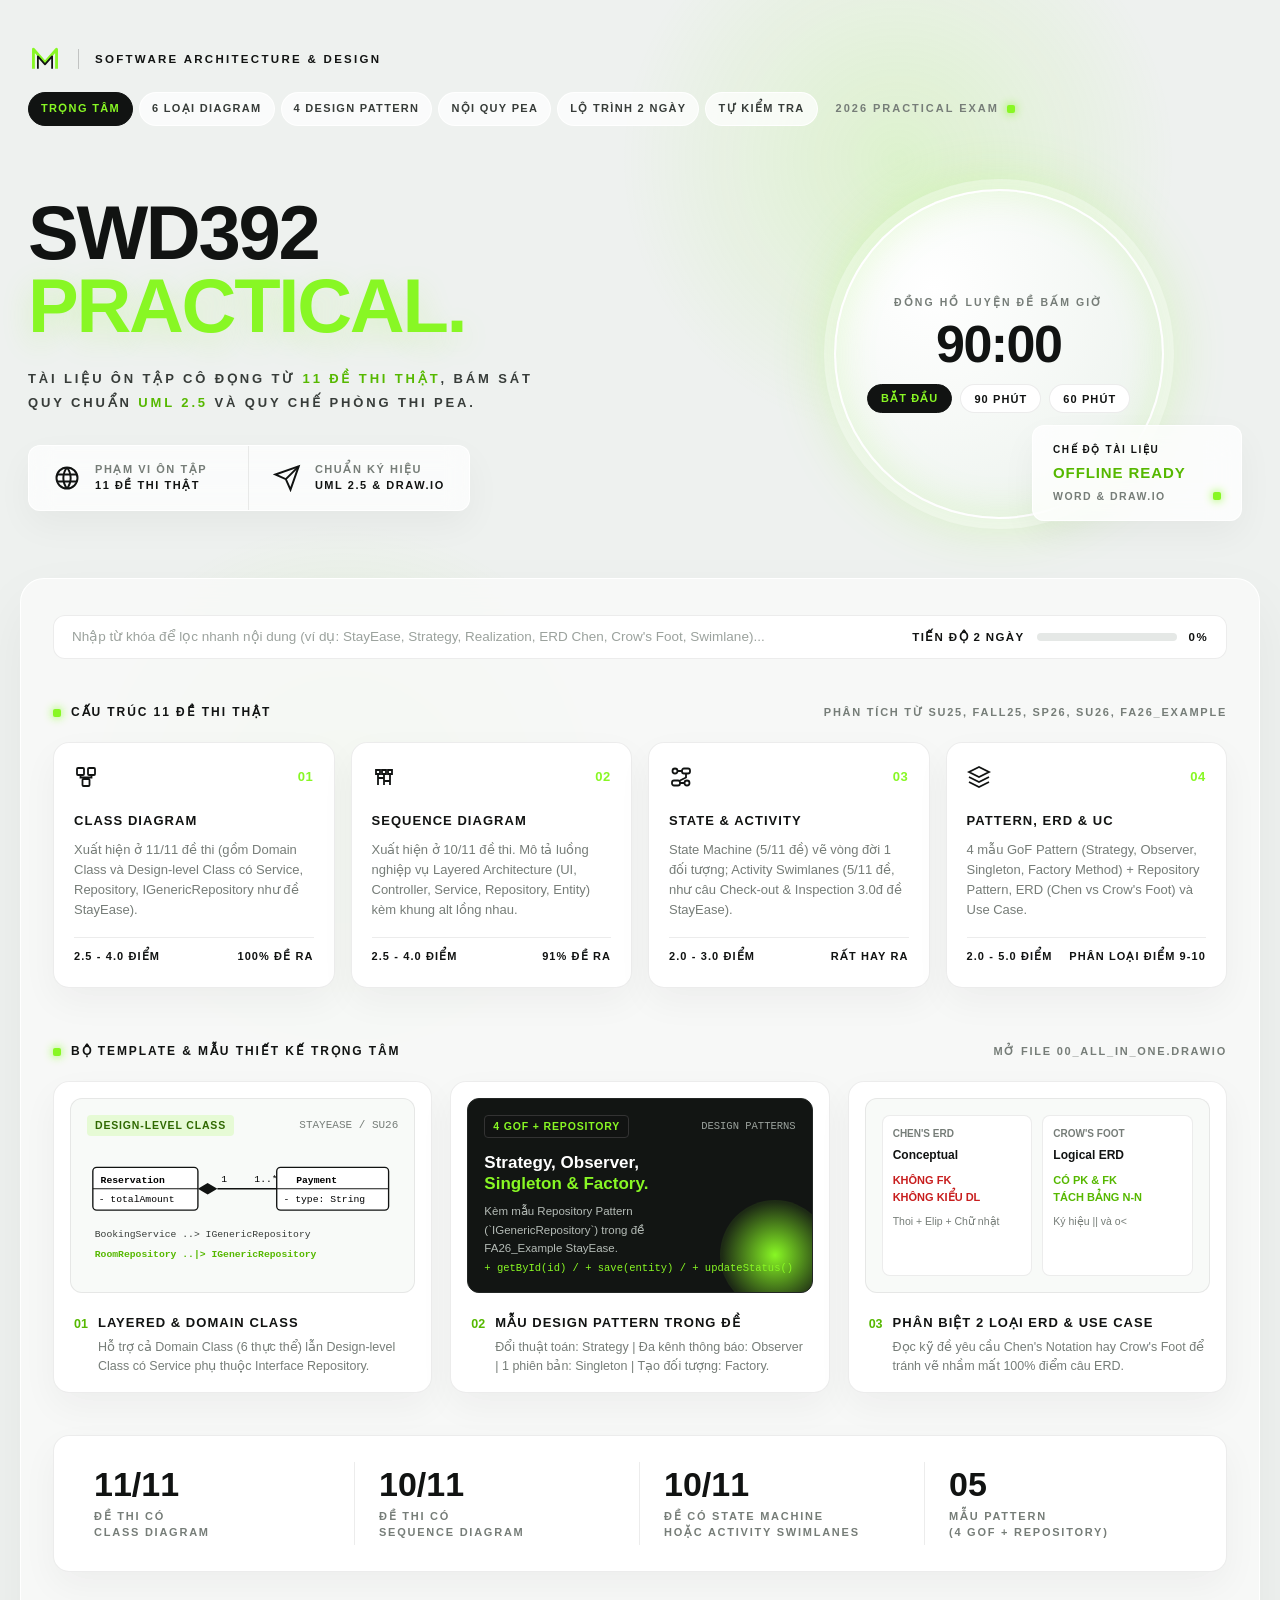
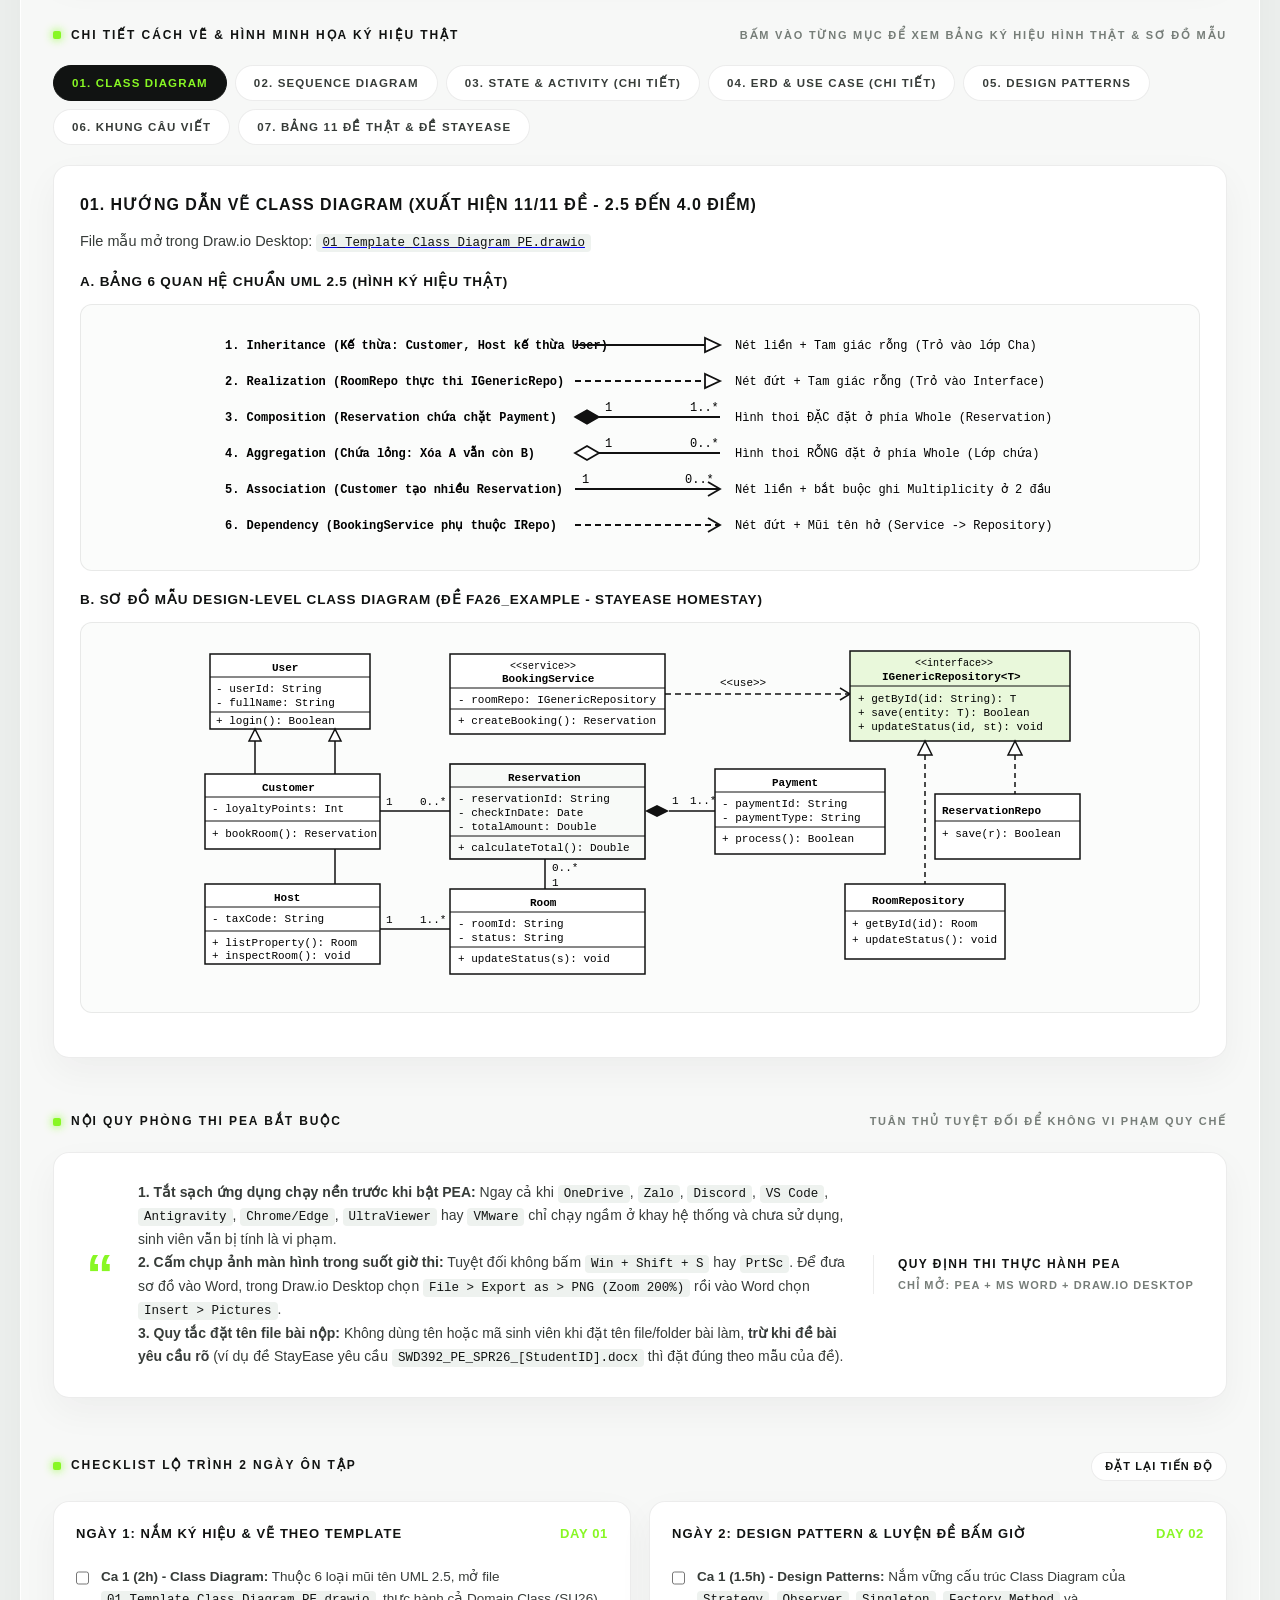
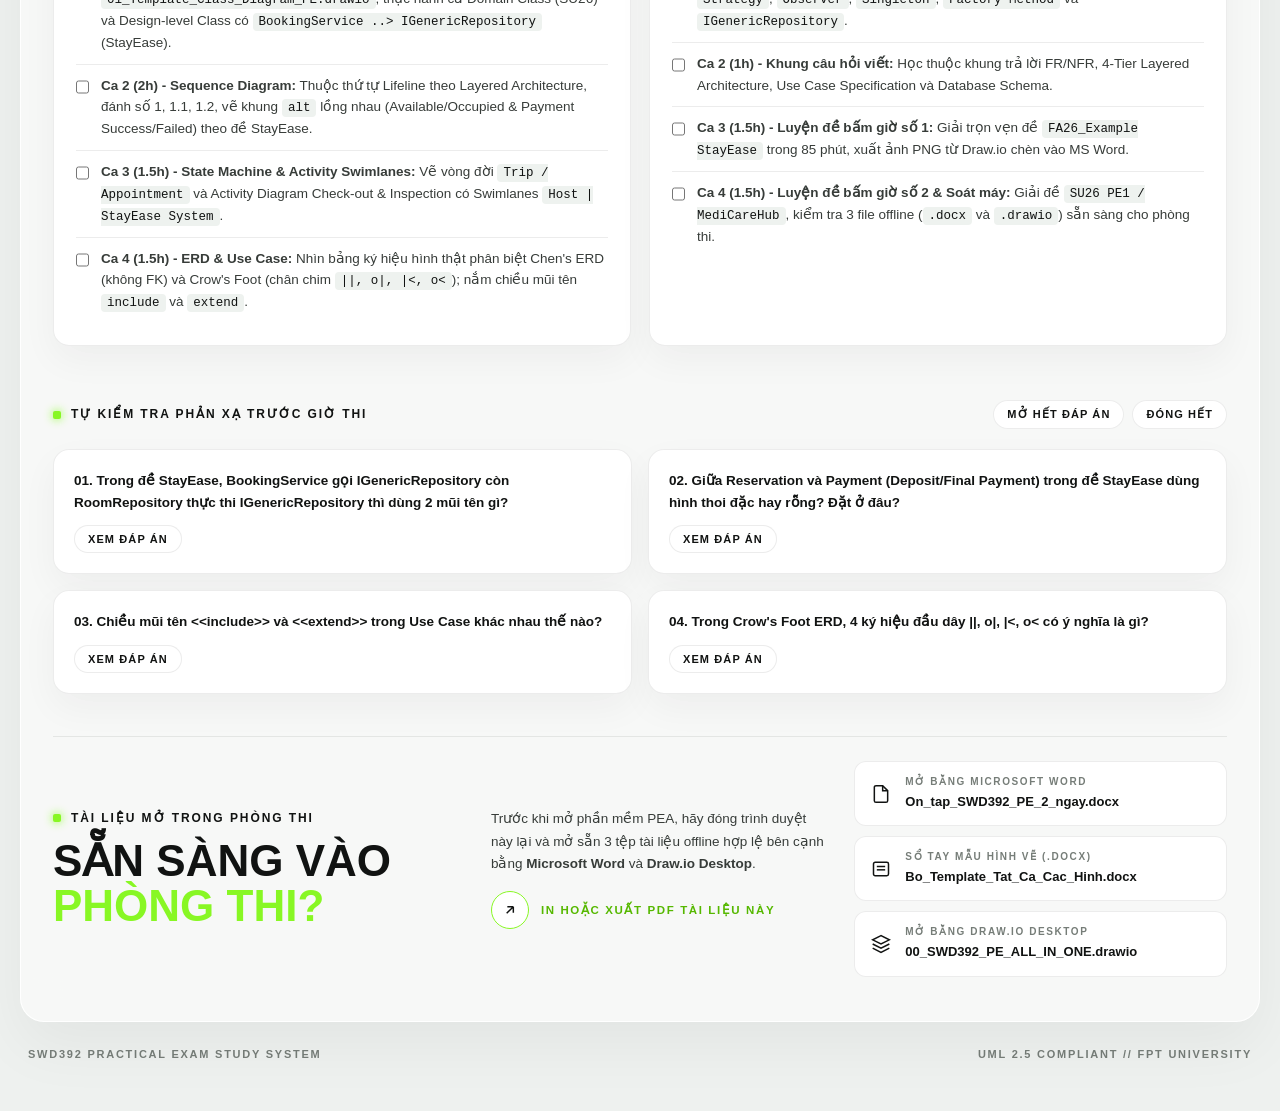
==== commit efd16b2f: "Add StayEase FA26_Example exam and detailed SVG symbol diagrams for sections 03 and 04" ====
--- a/FA26_On_Tap/index.html
+++ b/FA26_On_Tap/index.html
@@ -3,7 +3,7 @@
 <head>
   <meta charset="UTF-8">
   <meta name="viewport" content="width=device-width, initial-scale=1.0">
-  <title>SWD392 — Sổ Tay Ôn Tập Thực Hành (PE)</title>
+  <title>SWD392 - Sổ Tay Ôn Tập Thực Hành (PE)</title>
   <link rel="stylesheet" href="style.css">
 </head>
 <body>
@@ -39,7 +39,7 @@
       </div>
     </header>
 
-    <!-- HERO SECTION (MATCHING REFERENCE PORTFOLIO LAYOUT) -->
+    <!-- HERO SECTION -->
     <section class="hero-section">
       <div class="hero-left">
         <h1 class="hero-title">
@@ -47,7 +47,7 @@
           <span class="lime-word">PRACTICAL.</span>
         </h1>
         <p class="hero-subtitle">
-          TÀI LIỆU ÔN TẬP CÔ ĐỌNG TỪ <span class="highlight-lime">10 ĐỀ THI THẬT</span>,
+          TÀI LIỆU ÔN TẬP CÔ ĐỌNG TỪ <span class="highlight-lime">11 ĐỀ THI THẬT</span>,
           BÁM SÁT QUY CHUẨN <span class="highlight-lime">UML 2.5</span> VÀ QUY CHẾ PHÒNG THI PEA.
         </p>
 
@@ -59,7 +59,7 @@
             </svg>
             <div class="meta-text">
               <span>PHẠM VI ÔN TẬP</span>
-              10 ĐỀ THI THẬT
+              11 ĐỀ THI THẬT
             </div>
           </div>
           <div class="hero-meta-cell">
@@ -103,7 +103,7 @@
 
       <!-- SEARCH & PROGRESS STRIP -->
       <div class="toolbar-strip no-print">
-        <input type="text" id="searchInput" class="search-field" placeholder="Nhập từ khóa để lọc nhanh nội dung (ví dụ: Strategy, Realization, ERD Chen, Sequence, PEA)...">
+        <input type="text" id="searchInput" class="search-field" placeholder="Nhập từ khóa để lọc nhanh nội dung (ví dụ: StayEase, Strategy, Realization, ERD Chen, Crow's Foot, Swimlane)...">
         <div class="progress-inline">
           <span>TIẾN ĐỘ 2 NGÀY</span>
           <div class="progress-track-mini">
@@ -113,15 +113,15 @@
         </div>
       </div>
 
-      <!-- SECTION 1: 4 TRỤ CỘT ĐIỂM SỐ ("WHAT I DO" 4-CARD BENTO STYLE) -->
+      <!-- SECTION 1: 4 TRỤ CỘT ĐIỂM SỐ -->
       <div id="sec-overview" class="searchable-block">
         <div class="section-bar">
           <div class="section-bar-left">
             <span class="lime-dot"></span>
-            <h2 class="section-title">CẤU TRÚC ĐỀ THI</h2>
+            <h2 class="section-title">CẤU TRÚC 11 ĐỀ THI THẬT</h2>
           </div>
           <div class="section-bar-right">
-            <span>PHÂN TÍCH TỪ SU25, FALL25, SP26, SU26, FA26</span>
+            <span>PHÂN TÍCH TỪ SU25, FALL25, SP26, SU26, FA26_EXAMPLE</span>
           </div>
         </div>
 
@@ -139,7 +139,7 @@
                 <span class="feature-num">01</span>
               </div>
               <h3 class="feature-name">CLASS DIAGRAM</h3>
-              <p class="feature-desc">Xuất hiện ở 10/10 đề thi. Trọng tâm gồm 5-6 lớp thực thể chính, đầy đủ visibility (-/+), multiplicity và đúng 6 loại mũi tên chuẩn UML 2.5.</p>
+              <p class="feature-desc">Xuất hiện ở 11/11 đề thi (gồm Domain Class và Design-level Class có Service, Repository, IGenericRepository như đề StayEase).</p>
             </div>
             <div class="feature-foot">
               <span>2.5 - 4.0 ĐIỂM</span>
@@ -159,11 +159,11 @@
                 <span class="feature-num">02</span>
               </div>
               <h3 class="feature-name">SEQUENCE DIAGRAM</h3>
-              <p class="feature-desc">Xuất hiện ở 9/10 đề thi. Mô tả luồng nghiệp vụ từ Actor qua UI, Controller, Service, Gateway/DB kèm khung alt [Success/Failure] và reply nét đứt.</p>
+              <p class="feature-desc">Xuất hiện ở 10/11 đề thi. Mô tả luồng nghiệp vụ Layered Architecture (UI, Controller, Service, Repository, Entity) kèm khung alt lồng nhau.</p>
             </div>
             <div class="feature-foot">
               <span>2.5 - 4.0 ĐIỂM</span>
-              <span>90% ĐỀ RA</span>
+              <span>91% ĐỀ RA</span>
             </div>
           </article>
 
@@ -181,10 +181,10 @@
                 <span class="feature-num">03</span>
               </div>
               <h3 class="feature-name">STATE &amp; ACTIVITY</h3>
-              <p class="feature-desc">State Machine (50% đề) vẽ vòng đời 1 đối tượng (Trip, Appointment); Activity Swimlanes (40% đề) vẽ luồng liên phòng ban có Fork/Join.</p>
+              <p class="feature-desc">State Machine (5/11 đề) vẽ vòng đời 1 đối tượng; Activity Swimlanes (5/11 đề, như câu Check-out &amp; Inspection 3.0đ đề StayEase).</p>
             </div>
             <div class="feature-foot">
-              <span>2.0 - 2.5 ĐIỂM</span>
+              <span>2.0 - 3.0 ĐIỂM</span>
               <span>RẤT HAY RA</span>
             </div>
           </article>
@@ -201,7 +201,7 @@
                 <span class="feature-num">04</span>
               </div>
               <h3 class="feature-name">PATTERN, ERD &amp; UC</h3>
-              <p class="feature-desc">4 mẫu Design Pattern (Strategy, Observer, Singleton, Factory Method), ERD (Chen vs Crow's Foot) và Use Case Diagram kèm đặc tả.</p>
+              <p class="feature-desc">4 mẫu GoF Pattern (Strategy, Observer, Singleton, Factory Method) + Repository Pattern, ERD (Chen vs Crow's Foot) và Use Case.</p>
             </div>
             <div class="feature-foot">
               <span>2.0 - 5.0 ĐIỂM</span>
@@ -211,7 +211,7 @@
         </div>
       </div>
 
-      <!-- SECTION 2: 3 SHOWCASE CARDS ("SELECTED WORK" STYLE FROM REFERENCE) -->
+      <!-- SECTION 2: 3 SHOWCASE CARDS -->
       <div id="sec-patterns" class="searchable-block">
         <div class="section-bar">
           <div class="section-bar-left">
@@ -224,73 +224,73 @@
         </div>
 
         <div class="showcase-grid">
-          <!-- Showcase 01: Light Preview -->
+          <!-- Showcase 01 -->
           <div class="showcase-card">
             <div class="showcase-preview light-mode">
               <div style="display:flex;justify-content:space-between;align-items:center;margin-bottom:10px;">
-                <span class="badge-pill badge-lime">UML 2.5 CLASS</span>
-                <span style="font-family:var(--font-mono);font-size:11px;color:var(--ink-muted);">6 QUAN HỆ CHUẨN</span>
+                <span class="badge-pill badge-lime">DESIGN-LEVEL CLASS</span>
+                <span style="font-family:var(--font-mono);font-size:11px;color:var(--ink-muted);">STAYEASE / SU26</span>
               </div>
               <svg viewBox="0 0 320 120" width="100%" height="120" font-family="Consolas, monospace" font-size="10">
-                <rect x="6" y="12" width="105" height="44" rx="4" fill="#fff" stroke="#111312" stroke-width="1.4"/>
-                <text x="16" y="28" font-weight="bold">MedicalRecord</text>
-                <line x1="6" y1="34" x2="111" y2="34" stroke="#111312"/>
-                <text x="12" y="48">- recordId: String</text>
-
-                <polygon points="111,34 121,28 131,34 121,40" fill="#111312"/>
-                <line x1="131" y1="34" x2="195" y2="34" stroke="#111312" stroke-width="1.4"/>
-                <text x="135" y="27">1</text>
-                <text x="172" y="27">0..*</text>
-
-                <rect x="195" y="12" width="115" height="44" rx="4" fill="#fff" stroke="#111312" stroke-width="1.4"/>
-                <text x="210" y="28" font-weight="bold">Prescription</text>
-                <line x1="195" y1="34" x2="310" y2="34" stroke="#111312"/>
-                <text x="202" y="48">- dosage: String</text>
-
-                <text x="8" y="86" fill="#373c39">Thoi ĐẶC (Composition): Xóa A mất B</text>
-                <text x="8" y="104" fill="#56b800" font-weight="bold">Thoi RỖNG (Aggregation): Xóa A còn B</text>
+                <rect x="6" y="10" width="108" height="44" rx="4" fill="#fff" stroke="#111312" stroke-width="1.4"/>
+                <text x="14" y="26" font-weight="bold">Reservation</text>
+                <line x1="6" y1="32" x2="114" y2="32" stroke="#111312"/>
+                <text x="12" y="46">- totalAmount</text>
+
+                <polygon points="114,32 124,26 134,32 124,38" fill="#111312"/>
+                <line x1="134" y1="32" x2="195" y2="32" stroke="#111312" stroke-width="1.4"/>
+                <text x="138" y="25">1</text>
+                <text x="172" y="25">1..*</text>
+
+                <rect x="195" y="10" width="115" height="44" rx="4" fill="#fff" stroke="#111312" stroke-width="1.4"/>
+                <text x="215" y="26" font-weight="bold">Payment</text>
+                <line x1="195" y1="32" x2="310" y2="32" stroke="#111312"/>
+                <text x="202" y="46">- type: String</text>
+
+                <text x="8" y="82" fill="#373c39">BookingService ..&gt; IGenericRepository</text>
+                <text x="8" y="102" fill="#56b800" font-weight="bold">RoomRepository ..|&gt; IGenericRepository</text>
               </svg>
             </div>
             <div class="showcase-meta">
               <span class="showcase-num">01</span>
               <div>
-                <h3 class="showcase-title">DOMAIN CLASS &amp; MULTIPLICITY</h3>
-                <p class="showcase-sub">Hình thoi luôn đặt ở phía Whole (lớp chứa). Luôn ghi rõ 1, 0..1, 0..*, 1..* ở hai đầu dây.</p>
+                <h3 class="showcase-title">LAYERED &amp; DOMAIN CLASS</h3>
+                <p class="showcase-sub">Hỗ trợ cả Domain Class (6 thực thể) lẫn Design-level Class có Service phụ thuộc Interface Repository.</p>
               </div>
             </div>
           </div>
 
-          <!-- Showcase 02: Dark High-Contrast Preview with Glowing Lime Orb (Exact Match to Reference Center Card) -->
+          <!-- Showcase 02 -->
           <div class="showcase-card">
             <div class="showcase-preview dark-mode">
               <div class="dark-orb"></div>
               <div style="display:flex;justify-content:space-between;align-items:center;">
-                <span class="badge-pill badge-dark" style="border:1px solid #333;">4 DESIGN PATTERNS</span>
-                <span style="font-size:10.5px;color:#9ba29d;font-family:var(--font-mono);">GOF PATTERNS</span>
+                <span class="badge-pill badge-dark" style="border:1px solid #333;">4 GOF + REPOSITORY</span>
+                <span style="font-size:10.5px;color:#9ba29d;font-family:var(--font-mono);">DESIGN PATTERNS</span>
               </div>
-              <div style="my:auto;z-index:1;">
+              <div style="z-index:1;">
                 <div style="font-size:17px;font-weight:800;line-height:1.25;margin:12px 0 8px;">
                   Strategy, Observer,<br>
                   <span style="color:var(--lime-neon);">Singleton &amp; Factory.</span>
                 </div>
-                <p style="font-size:11.5px;color:#b5bcb7;max-width:220px;">
-                  Realization bắt buộc vẽ bằng NÉT ĐỨT + tam giác rỗng trỏ vào &lt;&lt;interface&gt;&gt;.
+                <p style="font-size:11.5px;color:#b5bcb7;max-width:230px;">
+                  Kèm mẫu Repository Pattern (`IGenericRepository`) trong đề FA26_Example StayEase.
                 </p>
               </div>
               <div style="font-family:var(--font-mono);font-size:10.5px;color:var(--lime-neon);z-index:1;">
-                - instance: Singleton [static]
+                + getById(id) / + save(entity) / + updateStatus()
               </div>
             </div>
             <div class="showcase-meta">
               <span class="showcase-num">02</span>
               <div>
-                <h3 class="showcase-title">4 MẪU DESIGN PATTERN TRONG ĐỀ</h3>
+                <h3 class="showcase-title">MẪU DESIGN PATTERN TRONG ĐỀ</h3>
                 <p class="showcase-sub">Đổi thuật toán: Strategy | Đa kênh thông báo: Observer | 1 phiên bản: Singleton | Tạo đối tượng: Factory.</p>
               </div>
             </div>
           </div>
 
-          <!-- Showcase 03: Dual-Screen Preview (Exact Match to Reference Right Card) -->
+          <!-- Showcase 03 -->
           <div class="showcase-card">
             <div class="showcase-preview light-mode">
               <div style="display:grid;grid-template-columns:1fr 1fr;gap:10px;height:100%;">
@@ -319,293 +319,728 @@
         </div>
       </div>
 
-      <!-- SECTION 3: METRICS STRIP ("28+ / 14+ / 99% / 5+" STYLE FROM REFERENCE) -->
+      <!-- SECTION 3: METRICS STRIP -->
       <div class="metrics-strip searchable-block">
         <div class="metric-item">
-          <div class="metric-value">10/10</div>
+          <div class="metric-value">11/11</div>
           <div class="metric-label">ĐỀ THI CÓ<br>CLASS DIAGRAM</div>
         </div>
         <div class="metric-item">
-          <div class="metric-value">9/10</div>
+          <div class="metric-value">10/11</div>
           <div class="metric-label">ĐỀ THI CÓ<br>SEQUENCE DIAGRAM</div>
         </div>
         <div class="metric-item">
-          <div class="metric-value">5/10</div>
-          <div class="metric-label">ĐỀ THI CÓ<br>STATE MACHINE</div>
+          <div class="metric-value">10/11</div>
+          <div class="metric-label">ĐỀ CÓ STATE MACHINE<br>HOẶC ACTIVITY SWIMLANES</div>
         </div>
         <div class="metric-item">
-          <div class="metric-value">04</div>
-          <div class="metric-label">MẪU DESIGN PATTERN<br>DUY NHẤT TRONG ĐỀ</div>
+          <div class="metric-value">05</div>
+          <div class="metric-label">MẪU PATTERN<br>(4 GOF + REPOSITORY)</div>
         </div>
       </div>
 
-      <!-- SECTION 4: INTERACTIVE DEEP-DIVE MODULES (ALL 6 DIAGRAMS, 4 PATTERNS, 10 EXAMS, WRITTEN TEMPLATES) -->
+      <!-- SECTION 4: INTERACTIVE DEEP-DIVE MODULES -->
       <div id="sec-diagrams" class="searchable-block">
         <div class="section-bar">
           <div class="section-bar-left">
             <span class="lime-dot"></span>
-            <h2 class="section-title">CHI TIẾT CÁCH VẼ &amp; KHUNG TRẢ LỜI THEO TỪNG CÂU</h2>
+            <h2 class="section-title">CHI TIẾT CÁCH VẼ &amp; HÌNH MINH HỌA KÝ HIỆU THẬT</h2>
           </div>
           <div class="section-bar-right">
-            <span>CHỌN TỪNG MỤC ĐỂ XEM SƠ ĐỒ CHUẨN</span>
+            <span>BẤM VÀO TỪNG MỤC ĐỂ XEM BẢNG KÝ HIỆU HÌNH THẬT &amp; SƠ ĐỒ MẪU</span>
           </div>
         </div>
 
         <div class="module-tabs no-print">
           <button class="module-tab-btn active" onclick="switchModule('mod-class', this)">01. Class Diagram</button>
           <button class="module-tab-btn" onclick="switchModule('mod-seq', this)">02. Sequence Diagram</button>
-          <button class="module-tab-btn" onclick="switchModule('mod-state', this)">03. State &amp; Activity</button>
-          <button class="module-tab-btn" onclick="switchModule('mod-erd', this)">04. ERD &amp; Use Case</button>
-          <button class="module-tab-btn" onclick="switchModule('mod-pattern', this)">05. 4 Design Patterns</button>
+          <button class="module-tab-btn" onclick="switchModule('mod-state', this)">03. State &amp; Activity (Chi tiết)</button>
+          <button class="module-tab-btn" onclick="switchModule('mod-erd', this)">04. ERD &amp; Use Case (Chi tiết)</button>
+          <button class="module-tab-btn" onclick="switchModule('mod-pattern', this)">05. Design Patterns</button>
           <button class="module-tab-btn" onclick="switchModule('mod-writing', this)">06. Khung Câu Viết</button>
-          <button class="module-tab-btn" onclick="switchModule('mod-exams', this)">07. Bảng 10 Đề Thật &amp; 15 Lỗi</button>
+          <button class="module-tab-btn" onclick="switchModule('mod-exams', this)">07. Bảng 11 Đề Thật &amp; Đề StayEase</button>
         </div>
 
         <!-- MODULE 01: CLASS DIAGRAM -->
         <div id="mod-class" class="module-panel active">
-          <h3>01. Hướng dẫn vẽ Class Diagram (Xuất hiện 10/10 đề - 2.5 đến 4.0 điểm)</h3>
+          <h3>01. Hướng dẫn vẽ Class Diagram (Xuất hiện 11/11 đề - 2.5 đến 4.0 điểm)</h3>
           <p>File mẫu mở trong Draw.io Desktop: <a href="Templates_Hinh_Ve/01_Template_Class_Diagram_PE.drawio"><code>01_Template_Class_Diagram_PE.drawio</code></a></p>
 
+          <h4>A. Bảng 6 quan hệ chuẩn UML 2.5 (Hình ký hiệu thật)</h4>
           <div class="svg-board">
             <svg viewBox="0 0 860 225" width="100%" height="225" xmlns="http://www.w3.org/2000/svg" font-family="Consolas, monospace" font-size="12">
-              <text x="15" y="28" font-weight="bold">1. Inheritance (Kế thừa: A là 1 loại B)</text>
-              <line x1="330" y1="24" x2="475" y2="24" stroke="#111" stroke-width="1.8"/>
-              <polygon points="490,24 475,17 475,31" fill="#fff" stroke="#111" stroke-width="1.8"/>
-              <text x="510" y="28">Nét liền + Tam giác rỗng (Trỏ vào lớp Cha)</text>
-
-              <text x="15" y="64" font-weight="bold">2. Realization (Implement Interface)</text>
-              <line x1="330" y1="60" x2="475" y2="60" stroke="#111" stroke-width="1.8" stroke-dasharray="6,4"/>
-              <polygon points="490,60 475,53 475,67" fill="#fff" stroke="#111" stroke-width="1.8"/>
-              <text x="510" y="64">Nét đứt + Tam giác rỗng (Trỏ vào Interface)</text>
-
-              <text x="15" y="100" font-weight="bold">3. Composition (Chứa chặt: Xóa A mất B)</text>
-              <polygon points="330,96 342,89 354,96 342,103" fill="#111" stroke="#111" stroke-width="1.5"/>
-              <line x1="354" y1="96" x2="490" y2="96" stroke="#111" stroke-width="1.8"/>
-              <text x="360" y="90">1</text>
-              <text x="460" y="90">1..*</text>
-              <text x="510" y="100">Hình thoi ĐẶC đặt ở phía Whole (Lớp chứa)</text>
-
-              <text x="15" y="136" font-weight="bold">4. Aggregation (Chứa lỏng: Xóa A còn B)</text>
-              <polygon points="330,132 342,125 354,132 342,139" fill="#fff" stroke="#111" stroke-width="1.8"/>
-              <line x1="354" y1="132" x2="490" y2="132" stroke="#111" stroke-width="1.8"/>
-              <text x="360" y="126">1</text>
-              <text x="460" y="126">0..*</text>
-              <text x="510" y="136">Hình thoi RỖNG đặt ở phía Whole (Lớp chứa)</text>
-
-              <text x="15" y="172" font-weight="bold">5. Association (Liên kết thực thể)</text>
-              <line x1="330" y1="168" x2="490" y2="168" stroke="#111" stroke-width="1.8"/>
-              <polyline points="478,161 490,168 478,175" fill="none" stroke="#111" stroke-width="1.8"/>
-              <text x="340" y="162">1</text>
-              <text x="455" y="162">0..*</text>
-              <text x="510" y="172">Nét liền + bắt buộc ghi Multiplicity ở 2 đầu</text>
-
-              <text x="15" y="208" font-weight="bold">6. Dependency (Tham số hàm tạm thời)</text>
-              <line x1="330" y1="204" x2="490" y2="204" stroke="#111" stroke-width="1.8" stroke-dasharray="6,4"/>
-              <polyline points="478,197 490,204 478,211" fill="none" stroke="#111" stroke-width="1.8"/>
-              <text x="510" y="208">Nét đứt + Mũi tên hở (Controller dùng DTO)</text>
+              <text x="15" y="28" font-weight="bold">1. Inheritance (Kế thừa: Customer, Host kế thừa User)</text>
+              <line x1="365" y1="24" x2="495" y2="24" stroke="#111" stroke-width="1.8"/>
+              <polygon points="510,24 495,17 495,31" fill="#fff" stroke="#111" stroke-width="1.8"/>
+              <text x="525" y="28">Nét liền + Tam giác rỗng (Trỏ vào lớp Cha)</text>
+
+              <text x="15" y="64" font-weight="bold">2. Realization (RoomRepo thực thi IGenericRepo)</text>
+              <line x1="365" y1="60" x2="495" y2="60" stroke="#111" stroke-width="1.8" stroke-dasharray="6,4"/>
+              <polygon points="510,60 495,53 495,67" fill="#fff" stroke="#111" stroke-width="1.8"/>
+              <text x="525" y="64">Nét đứt + Tam giác rỗng (Trỏ vào Interface)</text>
+
+              <text x="15" y="100" font-weight="bold">3. Composition (Reservation chứa chặt Payment)</text>
+              <polygon points="365,96 377,89 389,96 377,103" fill="#111" stroke="#111" stroke-width="1.5"/>
+              <line x1="389" y1="96" x2="510" y2="96" stroke="#111" stroke-width="1.8"/>
+              <text x="395" y="90">1</text>
+              <text x="480" y="90">1..*</text>
+              <text x="525" y="100">Hình thoi ĐẶC đặt ở phía Whole (Reservation)</text>
+
+              <text x="15" y="136" font-weight="bold">4. Aggregation (Chứa lỏng: Xóa A vẫn còn B)</text>
+              <polygon points="365,132 377,125 389,132 377,139" fill="#fff" stroke="#111" stroke-width="1.8"/>
+              <line x1="389" y1="132" x2="510" y2="132" stroke="#111" stroke-width="1.8"/>
+              <text x="395" y="126">1</text>
+              <text x="480" y="126">0..*</text>
+              <text x="525" y="136">Hình thoi RỖNG đặt ở phía Whole (Lớp chứa)</text>
+
+              <text x="15" y="172" font-weight="bold">5. Association (Customer tạo nhiều Reservation)</text>
+              <line x1="365" y1="168" x2="510" y2="168" stroke="#111" stroke-width="1.8"/>
+              <polyline points="498,161 510,168 498,175" fill="none" stroke="#111" stroke-width="1.8"/>
+              <text x="372" y="162">1</text>
+              <text x="475" y="162">0..*</text>
+              <text x="525" y="172">Nét liền + bắt buộc ghi Multiplicity ở 2 đầu</text>
+
+              <text x="15" y="208" font-weight="bold">6. Dependency (BookingService phụ thuộc IRepo)</text>
+              <line x1="365" y1="204" x2="510" y2="204" stroke="#111" stroke-width="1.8" stroke-dasharray="6,4"/>
+              <polyline points="498,197 510,204 498,211" fill="none" stroke="#111" stroke-width="1.8"/>
+              <text x="525" y="208">Nét đứt + Mũi tên hở (Service -&gt; Repository)</text>
             </svg>
           </div>
 
-          <h4>Quy tắc 5 bước ăn trọn điểm Class Diagram</h4>
-          <ol style="margin-left:20px;">
-            <li>Mỗi Class phải chia đúng 3 ngăn: Tên Class, ngăn Attributes có dấu <code>-</code> (private) kèm kiểu dữ liệu (<code>String</code>, <code>Double</code>, <code>DateTime</code>, <code>Boolean</code>), và ngăn Methods có dấu <code>+</code> (public) kèm kiểu trả về.</li>
-            <li>Nếu 2 lớp có chung tập thuộc tính (như <code>Passenger</code> và <code>Driver</code> cùng có <code>id, fullName, phone</code>), tạo lớp cha <code>User</code> và nối mũi tên Inheritance (nét liền + tam giác rỗng) trỏ lên <code>User</code>.</li>
-            <li>Phân biệt rõ <strong>Composition (thoi đặc)</strong> cho các phần tử phụ thuộc sống còn (<code>Order *-- OrderItem</code>, <code>MedicalRecord *-- Prescription</code>) và <strong>Aggregation (thoi rỗng)</strong> cho các phần tử độc lập (<code>Department o-- Doctor</code>, <code>Course o-- Lesson</code>).</li>
-            <li>Kiểm tra 100% các đường nối phải có con số Multiplicity (<code>1</code>, <code>0..1</code>, <code>0..*</code>, <code>1..*</code>) ở cả 2 đầu dây.</li>
-          </ol>
+          <h4>B. Sơ đồ mẫu Design-level Class Diagram (Đề FA26_Example - StayEase Homestay)</h4>
+          <div class="svg-board">
+            <svg viewBox="0 0 900 350" width="100%" height="350" xmlns="http://www.w3.org/2000/svg" font-family="Consolas, monospace" font-size="11">
+              <!-- User -->
+              <rect x="20" y="15" width="160" height="75" fill="#fff" stroke="#111" stroke-width="1.5"/>
+              <text x="82" y="32" font-weight="bold">User</text>
+              <line x1="20" y1="38" x2="180" y2="38" stroke="#111"/>
+              <text x="26" y="53">- userId: String</text>
+              <text x="26" y="67">- fullName: String</text>
+              <line x1="20" y1="73" x2="180" y2="73" stroke="#111"/>
+              <text x="26" y="85">+ login(): Boolean</text>
+
+              <!-- Inheritance arrows from Customer and Host to User -->
+              <polygon points="65,90 59,102 71,102" fill="#fff" stroke="#111" stroke-width="1.5"/>
+              <line x1="65" y1="102" x2="65" y2="135" stroke="#111" stroke-width="1.5"/>
+
+              <polygon points="145,90 139,102 151,102" fill="#fff" stroke="#111" stroke-width="1.5"/>
+              <line x1="145" y1="102" x2="145" y2="245" stroke="#111" stroke-width="1.5"/>
+
+              <!-- Customer -->
+              <rect x="15" y="135" width="175" height="75" fill="#fff" stroke="#111" stroke-width="1.5"/>
+              <text x="72" y="152" font-weight="bold">Customer</text>
+              <line x1="15" y1="158" x2="190" y2="158" stroke="#111"/>
+              <text x="22" y="173">- loyaltyPoints: Int</text>
+              <line x1="15" y1="182" x2="190" y2="182" stroke="#111"/>
+              <text x="22" y="198">+ bookRoom(): Reservation</text>
+
+              <!-- Host -->
+              <rect x="15" y="245" width="175" height="80" fill="#fff" stroke="#111" stroke-width="1.5"/>
+              <text x="84" y="262" font-weight="bold">Host</text>
+              <line x1="15" y1="268" x2="190" y2="268" stroke="#111"/>
+              <text x="22" y="283">- taxCode: String</text>
+              <line x1="15" y1="292" x2="190" y2="292" stroke="#111"/>
+              <text x="22" y="307">+ listProperty(): Room</text>
+              <text x="22" y="320">+ inspectRoom(): void</text>
+
+              <!-- Reservation -->
+              <rect x="260" y="125" width="195" height="95" fill="#f8faf8" stroke="#111" stroke-width="1.6"/>
+              <text x="318" y="142" font-weight="bold">Reservation</text>
+              <line x1="260" y1="148" x2="455" y2="148" stroke="#111"/>
+              <text x="268" y="163">- reservationId: String</text>
+              <text x="268" y="177">- checkInDate: Date</text>
+              <text x="268" y="191">- totalAmount: Double</text>
+              <line x1="260" y1="197" x2="455" y2="197" stroke="#111"/>
+              <text x="268" y="212">+ calculateTotal(): Double</text>
+
+              <!-- Customer (1) --- (0..*) Reservation -->
+              <line x1="190" y1="172" x2="260" y2="172" stroke="#111" stroke-width="1.5"/>
+              <text x="196" y="166">1</text>
+              <text x="230" y="166">0..*</text>
+
+              <!-- Room -->
+              <rect x="260" y="250" width="195" height="85" fill="#fff" stroke="#111" stroke-width="1.5"/>
+              <text x="340" y="267" font-weight="bold">Room</text>
+              <line x1="260" y1="273" x2="455" y2="273" stroke="#111"/>
+              <text x="268" y="288">- roomId: String</text>
+              <text x="268" y="302">- status: String</text>
+              <line x1="260" y1="308" x2="455" y2="308" stroke="#111"/>
+              <text x="268" y="323">+ updateStatus(s): void</text>
+
+              <!-- Host (1) --- (1..*) Room -->
+              <line x1="190" y1="290" x2="260" y2="290" stroke="#111" stroke-width="1.5"/>
+              <text x="196" y="284">1</text>
+              <text x="230" y="284">1..*</text>
+
+              <!-- Reservation (0..*) --- (1) Room -->
+              <line x1="355" y1="220" x2="355" y2="250" stroke="#111" stroke-width="1.5"/>
+              <text x="362" y="232">0..*</text>
+              <text x="362" y="247">1</text>
+
+              <!-- Payment (Composition with Reservation) -->
+              <polygon points="455,172 467,166 479,172 467,178" fill="#111"/>
+              <line x1="479" y1="172" x2="525" y2="172" stroke="#111" stroke-width="1.5"/>
+              <text x="482" y="165">1</text>
+              <text x="500" y="165">1..*</text>
+
+              <rect x="525" y="130" width="170" height="85" fill="#fff" stroke="#111" stroke-width="1.5"/>
+              <text x="582" y="147" font-weight="bold">Payment</text>
+              <line x1="525" y1="153" x2="695" y2="153" stroke="#111"/>
+              <text x="532" y="168">- paymentId: String</text>
+              <text x="532" y="182">- paymentType: String</text>
+              <line x1="525" y1="188" x2="695" y2="188" stroke="#111"/>
+              <text x="532" y="203">+ process(): Boolean</text>
+
+              <!-- Service & Repository Layer -->
+              <rect x="260" y="15" width="215" height="80" fill="#fff" stroke="#111" stroke-width="1.5"/>
+              <text x="320" y="30" font-size="10">&lt;&lt;service&gt;&gt;</text>
+              <text x="312" y="43" font-weight="bold">BookingService</text>
+              <line x1="260" y1="49" x2="475" y2="49" stroke="#111"/>
+              <text x="268" y="64">- roomRepo: IGenericRepository</text>
+              <line x1="260" y1="70" x2="475" y2="70" stroke="#111"/>
+              <text x="268" y="85">+ createBooking(): Reservation</text>
+
+              <!-- Dependency BookingService ..> IGenericRepository -->
+              <line x1="475" y1="55" x2="660" y2="55" stroke="#111" stroke-width="1.5" stroke-dasharray="6,4"/>
+              <polyline points="650,49 660,55 650,61" fill="none" stroke="#111" stroke-width="1.5"/>
+              <text x="530" y="47">&lt;&lt;use&gt;&gt;</text>
+
+              <!-- IGenericRepository<T> -->
+              <rect x="660" y="12" width="220" height="90" fill="#e9f8db" stroke="#111" stroke-width="1.5"/>
+              <text x="725" y="27" font-size="10">&lt;&lt;interface&gt;&gt;</text>
+              <text x="692" y="41" font-weight="bold">IGenericRepository&lt;T&gt;</text>
+              <line x1="660" y1="47" x2="880" y2="47" stroke="#111"/>
+              <text x="668" y="63">+ getById(id: String): T</text>
+              <text x="668" y="77">+ save(entity: T): Boolean</text>
+              <text x="668" y="91">+ updateStatus(id, st): void</text>
+
+              <!-- Realization triangles pointing to IGenericRepository -->
+              <polygon points="735,102 728,116 742,116" fill="#fff" stroke="#111" stroke-width="1.5"/>
+              <line x1="735" y1="116" x2="735" y2="245" stroke="#111" stroke-width="1.5" stroke-dasharray="5,4"/>
+
+              <polygon points="825,102 818,116 832,116" fill="#fff" stroke="#111" stroke-width="1.5"/>
+              <line x1="825" y1="116" x2="825" y2="155" stroke="#111" stroke-width="1.5" stroke-dasharray="5,4"/>
+
+              <!-- ReservationRepository -->
+              <rect x="745" y="155" width="145" height="65" fill="#fff" stroke="#111" stroke-width="1.5"/>
+              <text x="752" y="175" font-weight="bold">ReservationRepo</text>
+              <line x1="745" y1="182" x2="890" y2="182" stroke="#111"/>
+              <text x="752" y="198">+ save(r): Boolean</text>
+
+              <!-- RoomRepository -->
+              <rect x="655" y="245" width="160" height="75" fill="#fff" stroke="#111" stroke-width="1.5"/>
+              <text x="682" y="265" font-weight="bold">RoomRepository</text>
+              <line x1="655" y1="272" x2="815" y2="272" stroke="#111"/>
+              <text x="662" y="288">+ getById(id): Room</text>
+              <text x="662" y="304">+ updateStatus(): void</text>
+            </svg>
+          </div>
         </div>
 
         <!-- MODULE 02: SEQUENCE DIAGRAM -->
         <div id="mod-seq" class="module-panel">
-          <h3>02. Hướng dẫn vẽ Sequence Diagram (Xuất hiện 9/10 đề - 2.5 đến 4.0 điểm)</h3>
+          <h3>02. Hướng dẫn vẽ Sequence Diagram (Xuất hiện 10/11 đề - 2.5 đến 4.0 điểm)</h3>
           <p>File mẫu mở trong Draw.io Desktop: <a href="Templates_Hinh_Ve/02_Template_Sequence_Diagram_PE.drawio"><code>02_Template_Sequence_Diagram_PE.drawio</code></a></p>
 
+          <h4>Sơ đồ mẫu Sequence Diagram theo kiến trúc phân tầng (Đề StayEase Q2 - 4.0 điểm)</h4>
           <div class="svg-board">
-            <svg viewBox="0 0 880 330" width="100%" height="330" xmlns="http://www.w3.org/2000/svg" font-family="Consolas, monospace" font-size="11.5">
-              <rect x="5" y="5" width="870" height="320" fill="none" stroke="#111" stroke-width="1.5"/>
-              <polygon points="5,5 170,5 170,20 160,28 5,28" fill="#e9f0ea" stroke="#111" stroke-width="1.2"/>
-              <text x="12" y="21" font-weight="bold">sd Book And Pay Trip</text>
-
-              <rect x="30" y="40" width="90" height="30" fill="#fff" stroke="#111"/>
-              <text x="42" y="59" font-weight="bold">:Passenger</text>
-              <line x1="75" y1="70" x2="75" y2="310" stroke="#555" stroke-dasharray="5,4"/>
-
-              <rect x="175" y="40" width="100" height="30" fill="#fff" stroke="#111"/>
-              <text x="190" y="59" font-weight="bold">:BookingUI</text>
-              <line x1="225" y1="70" x2="225" y2="310" stroke="#555" stroke-dasharray="5,4"/>
-
-              <rect x="330" y="40" width="130" height="30" fill="#fff" stroke="#111"/>
-              <text x="340" y="59" font-weight="bold">:TripController</text>
-              <line x1="395" y1="70" x2="395" y2="310" stroke="#555" stroke-dasharray="5,4"/>
-
-              <rect x="510" y="40" width="120" height="30" fill="#fff" stroke="#111"/>
-              <text x="525" y="59" font-weight="bold">:TripService</text>
-              <line x1="570" y1="70" x2="570" y2="310" stroke="#555" stroke-dasharray="5,4"/>
-
-              <rect x="680" y="40" width="140" height="30" fill="#fff" stroke="#111"/>
-              <text x="692" y="59" font-weight="bold">:PaymentGateway</text>
-              <line x1="750" y1="70" x2="750" y2="310" stroke="#555" stroke-dasharray="5,4"/>
-
-              <line x1="75" y1="92" x2="225" y2="92" stroke="#111" stroke-width="1.5"/>
-              <polygon points="225,92 216,87 216,97" fill="#111"/>
-              <text x="85" y="86">1: clickBookTrip(req)</text>
-
-              <line x1="225" y1="116" x2="395" y2="116" stroke="#111" stroke-width="1.5"/>
-              <polygon points="395,116 386,111 386,121" fill="#111"/>
-              <text x="235" y="110">1.1: POST /trips(dto)</text>
-
-              <line x1="395" y1="140" x2="570" y2="140" stroke="#111" stroke-width="1.5"/>
-              <polygon points="570,140 561,135 561,145" fill="#111"/>
-              <text x="405" y="134">1.1.1: createAndPay(dto)</text>
-
-              <line x1="570" y1="164" x2="750" y2="164" stroke="#111" stroke-width="1.5"/>
-              <polygon points="750,164 741,159 741,169" fill="#111"/>
-              <text x="580" y="158">1.1.1.1: charge(amount)</text>
-
-              <rect x="155" y="182" width="675" height="122" fill="none" stroke="#111" stroke-width="1.3"/>
-              <polygon points="155,182 200,182 200,196 192,202 155,202" fill="#e9f0ea" stroke="#111"/>
-              <text x="162" y="196" font-weight="bold">alt</text>
-              <text x="215" y="197" font-weight="bold">[paymentStatus == SUCCESS]</text>
-
-              <line x1="750" y1="218" x2="570" y2="218" stroke="#111" stroke-width="1.3" stroke-dasharray="5,4"/>
-              <polyline points="579,213 570,218 579,223" fill="none" stroke="#111" stroke-width="1.3"/>
-              <text x="595" y="212">1.1.1.2: return receipt</text>
-
-              <line x1="570" y1="240" x2="225" y2="240" stroke="#111" stroke-width="1.3" stroke-dasharray="5,4"/>
-              <polyline points="234,235 225,240 234,245" fill="none" stroke="#111" stroke-width="1.3"/>
-              <text x="310" y="234">1.1.2: return 200 OK (TripConfirmed)</text>
-
-              <line x1="155" y1="256" x2="830" y2="256" stroke="#111" stroke-dasharray="6,4"/>
-              <text x="215" y="271" font-weight="bold">[else: payment failed]</text>
-
-              <line x1="750" y1="292" x2="225" y2="292" stroke="#111" stroke-width="1.3" stroke-dasharray="5,4"/>
-              <polyline points="234,287 225,292 234,297" fill="none" stroke="#111" stroke-width="1.3"/>
-              <text x="350" y="286">1.1.3: return 402 PaymentFailedError</text>
+            <svg viewBox="0 0 920 390" width="100%" height="390" xmlns="http://www.w3.org/2000/svg" font-family="Consolas, monospace" font-size="11">
+              <rect x="5" y="5" width="910" height="380" fill="none" stroke="#111" stroke-width="1.5"/>
+              <polygon points="5,5 210,5 210,20 200,28 5,28" fill="#e9f8db" stroke="#111" stroke-width="1.2"/>
+              <text x="12" y="21" font-weight="bold">sd StayEase Room Booking</text>
+
+              <!-- Lifelines -->
+              <rect x="20" y="38" width="82" height="30" fill="#fff" stroke="#111"/>
+              <text x="28" y="57" font-weight="bold">:Customer</text>
+              <line x1="61" y1="68" x2="61" y2="370" stroke="#555" stroke-dasharray="5,4"/>
+
+              <rect x="135" y="38" width="95" height="30" fill="#fff" stroke="#111"/>
+              <text x="147" y="57" font-weight="bold">:BookingUI</text>
+              <line x1="182" y1="68" x2="182" y2="370" stroke="#555" stroke-dasharray="5,4"/>
+
+              <rect x="265" y="38" width="130" height="30" fill="#fff" stroke="#111"/>
+              <text x="273" y="57" font-weight="bold">:BookingController</text>
+              <line x1="330" y1="68" x2="330" y2="370" stroke="#555" stroke-dasharray="5,4"/>
+
+              <rect x="430" y="38" width="115" height="30" fill="#fff" stroke="#111"/>
+              <text x="442" y="57" font-weight="bold">:RoomRepo</text>
+              <line x1="487" y1="68" x2="487" y2="370" stroke="#555" stroke-dasharray="5,4"/>
+
+              <rect x="580" y="38" width="125" height="30" fill="#fff" stroke="#111"/>
+              <text x="590" y="57" font-weight="bold">:PaymentService</text>
+              <line x1="642" y1="68" x2="642" y2="370" stroke="#555" stroke-dasharray="5,4"/>
+
+              <rect x="740" y="38" width="150" height="30" fill="#fff" stroke="#111"/>
+              <text x="752" y="57" font-weight="bold">:ReservationRepo</text>
+              <line x1="815" y1="68" x2="815" y2="370" stroke="#555" stroke-dasharray="5,4"/>
+
+              <!-- Step 1 -->
+              <line x1="61" y1="88" x2="182" y2="88" stroke="#111" stroke-width="1.5"/>
+              <polygon points="182,88 173,83 173,93" fill="#111"/>
+              <text x="68" y="82">1: submitBooking(roomId, dates)</text>
+
+              <line x1="182" y1="110" x2="330" y2="110" stroke="#111" stroke-width="1.5"/>
+              <polygon points="330,110 321,105 321,115" fill="#111"/>
+              <text x="192" y="104">1.1: bookRoom(roomId, dates)</text>
+
+              <line x1="330" y1="132" x2="487" y2="132" stroke="#111" stroke-width="1.5"/>
+              <polygon points="487,132 478,127 478,137" fill="#111"/>
+              <text x="340" y="126">1.1.1: getByIdAndCheckDates()</text>
+
+              <line x1="487" y1="152" x2="330" y2="152" stroke="#111" stroke-dasharray="5,4"/>
+              <text x="355" y="147">1.1.2: return roomStatus</text>
+
+              <!-- Outer alt: Room Availability -->
+              <rect x="120" y="164" width="780" height="205" fill="none" stroke="#111" stroke-width="1.4"/>
+              <polygon points="120,164 165,164 165,178 157,184 120,184" fill="#e9f8db" stroke="#111"/>
+              <text x="127" y="178" font-weight="bold">alt</text>
+              <text x="178" y="178" font-weight="bold">[roomStatus == AVAILABLE]</text>
+
+              <line x1="330" y1="196" x2="642" y2="196" stroke="#111" stroke-width="1.5"/>
+              <polygon points="642,196 633,191 633,201" fill="#111"/>
+              <text x="350" y="190">1.1.3: processDepositPayment(amount)</text>
+
+              <!-- Inner alt: Payment Status -->
+              <rect x="145" y="210" width="740" height="115" fill="none" stroke="#333" stroke-width="1.2"/>
+              <polygon points="145,210 185,210 185,222 178,228 145,228" fill="#eee" stroke="#333"/>
+              <text x="150" y="223" font-weight="bold">alt</text>
+              <text x="195" y="223" font-weight="bold">[paymentResult == SUCCESS]</text>
+
+              <line x1="330" y1="242" x2="815" y2="242" stroke="#111" stroke-width="1.5"/>
+              <polygon points="815,242 806,237 806,247" fill="#111"/>
+              <text x="495" y="236">1.1.4: save(newReservation)</text>
+
+              <line x1="330" y1="264" x2="487" y2="264" stroke="#111" stroke-width="1.5"/>
+              <polygon points="487,264 478,259 478,269" fill="#111"/>
+              <text x="340" y="258">1.1.5: updateStatus(roomId, "Booked")</text>
+
+              <line x1="330" y1="284" x2="182" y2="284" stroke="#111" stroke-dasharray="5,4"/>
+              <text x="195" y="279">1.1.6: return BookingConfirmed</text>
+
+              <line x1="145" y1="293" x2="885" y2="293" stroke="#333" stroke-dasharray="6,4"/>
+              <text x="195" y="306" font-weight="bold">[else: Deposit Payment Failed]</text>
+              <line x1="330" y1="318" x2="182" y2="318" stroke="#111" stroke-dasharray="5,4"/>
+              <text x="195" y="314">1.1.7: return PaymentErrorMsg</text>
+
+              <!-- Outer else: Room Occupied -->
+              <line x1="120" y1="336" x2="900" y2="336" stroke="#111" stroke-dasharray="6,4"/>
+              <text x="178" y="350" font-weight="bold">[else: Room Occupied / Unavailable]</text>
+              <line x1="330" y1="362" x2="182" y2="362" stroke="#111" stroke-dasharray="5,4"/>
+              <text x="195" y="358">1.1.8: return RoomUnavailableError</text>
             </svg>
           </div>
-
-          <h4>Các điểm bắt buộc phải có</h4>
-          <ul style="margin-left:20px;">
-            <li>Sắp xếp đúng thứ tự Lifeline từ trái sang phải: <code>Actor &gt; UI/View &gt; Controller &gt; Service &gt; Repository / External Gateway &gt; Database</code>.</li>
-            <li>Đánh số thứ tự phân cấp cho mọi lời gọi: <code>1</code>, <code>1.1</code>, <code>1.1.1</code>, <code>1.1.2</code>.</li>
-            <li>Bắt buộc có khung <code>alt [điều kiện thành công] / [else: điều kiện thất bại]</code> và mũi tên trả về dùng <strong>nét đứt</strong>.</li>
-          </ul>
-        </div>
-
-        <!-- MODULE 03: STATE MACHINE & ACTIVITY -->
+        </div>
+
+        <!-- MODULE 03: STATE MACHINE & ACTIVITY (DETAILED REAL SYMBOLS + STAYEASE EXAMPLE) -->
         <div id="mod-state" class="module-panel">
-          <h3>03. State Machine Diagram (50% đề) &amp; Activity Swimlanes (40% đề)</h3>
-          <p>File mẫu: <a href="Templates_Hinh_Ve/03_Template_Statechart_Diagram_PE.drawio"><code>03_Template_Statechart_Diagram_PE.drawio</code></a> và <a href="Templates_Hinh_Ve/04_Template_Activity_Diagram_Swimlanes_PE.drawio"><code>04_Template_Activity_Diagram_Swimlanes_PE.drawio</code></a></p>
-
+          <h3>03. State Machine Diagram &amp; Activity Swimlanes (Bảng Ký Hiệu Hình Thật Chi Tiết)</h3>
+          <p>File mẫu mở trong Draw.io Desktop: <a href="Templates_Hinh_Ve/03_Template_Statechart_Diagram_PE.drawio"><code>03_Template_Statechart_Diagram_PE.drawio</code></a> và <a href="Templates_Hinh_Ve/04_Template_Activity_Diagram_Swimlanes_PE.drawio"><code>04_Template_Activity_Diagram_Swimlanes_PE.drawio</code></a></p>
+
+          <h4>A. Bảng Ký Hiệu Hình Thật Chuẩn UML 2.5 (State Machine &amp; Activity Diagram)</h4>
           <div class="svg-board">
-            <svg viewBox="0 0 860 195" width="100%" height="195" xmlns="http://www.w3.org/2000/svg" font-family="Consolas, monospace" font-size="11.5">
-              <circle cx="35" cy="85" r="11" fill="#111"/>
-              <line x1="46" y1="85" x2="105" y2="85" stroke="#111" stroke-width="1.6"/>
-              <polygon points="105,85 96,80 96,90" fill="#111"/>
-              <text x="50" y="75">create()</text>
-
-              <rect x="105" y="60" width="120" height="50" rx="10" fill="#fff" stroke="#111" stroke-width="1.6"/>
-              <text x="132" y="89" font-weight="bold">Requested</text>
-
-              <line x1="225" y1="85" x2="345" y2="85" stroke="#111" stroke-width="1.6"/>
-              <polygon points="345,85 336,80 336,90" fill="#111"/>
-              <text x="235" y="66">assignDriver()</text>
-              <text x="235" y="79">[driverFound]</text>
-
-              <rect x="345" y="60" width="120" height="50" rx="10" fill="#fff" stroke="#111" stroke-width="1.6"/>
-              <text x="368" y="89" font-weight="bold">Assigned</text>
-
-              <line x1="465" y1="85" x2="575" y2="85" stroke="#111" stroke-width="1.6"/>
-              <polygon points="575,85 566,80 566,90" fill="#111"/>
-              <text x="478" y="78">startTrip()</text>
-
-              <rect x="575" y="60" width="120" height="50" rx="10" fill="#fff" stroke="#111" stroke-width="1.6"/>
-              <text x="598" y="89" font-weight="bold">InProgress</text>
-
-              <line x1="695" y1="85" x2="785" y2="45" stroke="#111" stroke-width="1.6"/>
-              <text x="695" y="52">complete() [paid]</text>
-
-              <rect x="740" y="10" width="105" height="40" rx="10" fill="#e9f8db" stroke="#111" stroke-width="1.6"/>
-              <text x="758" y="34" font-weight="bold">Completed</text>
-
-              <rect x="345" y="140" width="120" height="40" rx="10" fill="#fde8e8" stroke="#111" stroke-width="1.6"/>
-              <text x="372" y="164" font-weight="bold">Cancelled</text>
-
-              <line x1="165" y1="110" x2="345" y2="160" stroke="#111" stroke-width="1.4"/>
-              <text x="190" y="152">cancel()</text>
-              <line x1="405" y1="110" x2="405" y2="140" stroke="#111" stroke-width="1.4"/>
-              <text x="412" y="130">cancel()</text>
-
-              <circle cx="815" cy="160" r="12" fill="none" stroke="#111" stroke-width="1.6"/>
-              <circle cx="815" cy="160" r="7" fill="#111"/>
-              <line x1="465" y1="160" x2="803" y2="160" stroke="#111" stroke-width="1.5"/>
-              <line x1="815" y1="50" x2="815" y2="148" stroke="#111" stroke-width="1.5"/>
+            <svg viewBox="0 0 900 320" width="100%" height="320" xmlns="http://www.w3.org/2000/svg" font-family="Consolas, monospace" font-size="11.5">
+              <!-- Column Headers -->
+              <rect x="10" y="10" width="430" height="28" fill="#111312"/>
+              <text x="22" y="28" fill="#88f724" font-weight="bold">KÝ HIỆU STATE MACHINE DIAGRAM (VÒNG ĐỜI 1 OBJECT)</text>
+
+              <rect x="460" y="10" width="430" height="28" fill="#111312"/>
+              <text x="472" y="28" fill="#88f724" font-weight="bold">KÝ HIỆU ACTIVITY DIAGRAM (QUY TRÌNH SWIMLANES)</text>
+
+              <!-- Left 1: Initial Pseudostate -->
+              <circle cx="55" cy="68" r="11" fill="#111"/>
+              <line x1="66" y1="68" x2="105" y2="68" stroke="#111" stroke-width="1.6"/>
+              <polygon points="105,68 96,63 96,73" fill="#111"/>
+              <text x="125" y="64" font-weight="bold">1. Initial State (Trạng thái khởi đầu)</text>
+              <text x="125" y="80" fill="#555">Chấm tròn đặc màu đen (chỉ có 1 điểm bắt đầu)</text>
+
+              <!-- Left 2: State with compartments -->
+              <rect x="25" y="102" width="145" height="72" rx="12" fill="#fff" stroke="#111" stroke-width="1.6"/>
+              <text x="58" y="120" font-weight="bold">InConsultation</text>
+              <line x1="25" y1="126" x2="170" y2="126" stroke="#111"/>
+              <text x="32" y="141" font-size="10">entry / logStartTime()</text>
+              <text x="32" y="154" font-size="10">do / examinePatient()</text>
+              <text x="32" y="167" font-size="10">exit / saveDraft()</text>
+              <text x="182" y="125" font-weight="bold">2. State (Trạng thái của đối tượng)</text>
+              <text x="182" y="142" fill="#555">Hình chữ nhật bo góc. Tên phải là TÍNH TỪ</text>
+              <text x="182" y="157" fill="#555">hoặc trạng thái (Booked, Cleaning, Completed).</text>
+
+              <!-- Left 3: Transition -->
+              <line x1="25" y1="212" x2="165" y2="212" stroke="#111" stroke-width="1.6"/>
+              <polyline points="154,206 165,212 154,218" fill="none" stroke="#111" stroke-width="1.6"/>
+              <text x="28" y="202" font-size="10.5" font-weight="bold">pay() [amountValid] / issueReceipt()</text>
+              <text x="182" y="208" font-weight="bold">3. Transition (Mũi tên chuyển trạng thái)</text>
+              <text x="182" y="224" fill="#555">Cú pháp: event [guard_điều_kiện] / action</text>
+
+              <!-- Left 4: Final State -->
+              <circle cx="55" cy="272" r="13" fill="none" stroke="#111" stroke-width="1.6"/>
+              <circle cx="55" cy="272" r="7.5" fill="#111"/>
+              <text x="125" y="268" font-weight="bold">4. Final State (Trạng thái kết thúc)</text>
+              <text x="125" y="284" fill="#555">Vòng tròn rỗng bao ngoài chấm tròn đen đặc</text>
+
+              <!-- Right 1: Action Node -->
+              <rect x="475" y="52" width="125" height="36" rx="16" fill="#f8faf8" stroke="#111" stroke-width="1.6"/>
+              <text x="488" y="74" font-weight="bold">Inspect Room</text>
+              <text x="615" y="65" font-weight="bold">1. Action Node (Hành động)</text>
+              <text x="615" y="81" fill="#555">Bo tròn 2 đầu, ghi ĐỘNG TỪ + TÂN NGỮ</text>
+
+              <!-- Right 2: Decision & Merge Diamond -->
+              <polygon points="535,105 565,128 535,151 505,128" fill="#fff" stroke="#111" stroke-width="1.6"/>
+              <line x1="565" y1="128" x2="600" y2="128" stroke="#111" stroke-width="1.4"/>
+              <text x="568" y="122" font-size="10">[Damage]</text>
+              <line x1="535" y1="151" x2="535" y2="172" stroke="#111" stroke-width="1.4"/>
+              <text x="540" y="166" font-size="10">[No Damage]</text>
+              <text x="615" y="124" font-weight="bold">2. Decision / Merge Node (Rẽ nhánh)</text>
+              <text x="615" y="140" fill="#555">Hình thoi rỗng, mỗi nhánh ra bắt buộc</text>
+              <text x="615" y="155" fill="#555">phải có điều kiện trong ngoặc vuông [...]</text>
+
+              <!-- Right 3: Fork & Join Bar -->
+              <rect x="485" y="205" width="105" height="6" fill="#111"/>
+              <line x1="537" y1="185" x2="537" y2="205" stroke="#111" stroke-width="1.5"/>
+              <line x1="508" y1="211" x2="508" y2="235" stroke="#111" stroke-width="1.5"/>
+              <line x1="566" y1="211" x2="566" y2="235" stroke="#111" stroke-width="1.5"/>
+              <text x="615" y="206" font-weight="bold">3. Fork / Join Bar (Xử lý song song)</text>
+              <text x="615" y="222" fill="#555">Thanh ngang đen dày: tách 1 luồng thành</text>
+              <text x="615" y="237" fill="#555">2 luồng chạy đồng thời rồi gộp lại.</text>
+
+              <!-- Right 4: Swimlanes -->
+              <rect x="485" y="255" width="52" height="48" fill="none" stroke="#111" stroke-width="1.4"/>
+              <rect x="537" y="255" width="52" height="48" fill="none" stroke="#111" stroke-width="1.4"/>
+              <line x1="485" y1="270" x2="589" y2="270" stroke="#111"/>
+              <text x="497" y="266" font-size="9.5" font-weight="bold">Host</text>
+              <text x="545" y="266" font-size="9.5" font-weight="bold">System</text>
+              <text x="615" y="272" font-weight="bold">4. Swimlanes (Phân làn trách nhiệm)</text>
+              <text x="615" y="288" fill="#555">Chia cột theo từng Actor / Component.</text>
             </svg>
           </div>
 
-          <div class="data-table-wrap">
-            <table class="data-table">
-              <thead>
-                <tr>
-                  <th>Tiêu chí phân biệt</th>
-                  <th>State Machine Diagram</th>
-                  <th>Activity Diagram (Swimlanes)</th>
-                </tr>
-              </thead>
-              <tbody>
-                <tr>
-                  <td><strong>Đối tượng mô tả</strong></td>
-                  <td>Vòng đời của <strong>1 thực thể duy nhất</strong> (<code>Trip</code>, <code>Appointment</code>, <code>Registration</code>).</td>
-                  <td>Luồng công việc đi qua <strong>nhiều cột tác nhân</strong> (Customer, System, Payment Gateway).</td>
-                </tr>
-                <tr>
-                  <td><strong>Từ loại trong ô bo góc</strong></td>
-                  <td><strong>Tính từ / Phân từ trạng thái:</strong> <code>Pending</code>, <code>Confirmed</code>, <code>Completed</code>.</td>
-                  <td><strong>Động từ hành động:</strong> <code>Select Item</code>, <code>Validate Stock</code>, <code>Process Payment</code>.</td>
-                </tr>
-              </tbody>
-            </table>
-          </div>
-        </div>
-
-        <!-- MODULE 04: ERD & USE CASE -->
+          <h4>B. Sơ đồ mẫu 1: Activity Diagram có Swimlanes (Giải chi tiết Câu 3 Đề StayEase - Check-out &amp; Inspection - 3.0 điểm)</h4>
+          <div class="svg-board">
+            <svg viewBox="0 0 900 470" width="100%" height="470" xmlns="http://www.w3.org/2000/svg" font-family="Consolas, monospace" font-size="11">
+              <!-- 3 Swimlanes: Host | StayEase System | Guest -->
+              <rect x="15" y="10" width="280" height="450" fill="none" stroke="#111" stroke-width="1.5"/>
+              <rect x="15" y="10" width="280" height="32" fill="#e9f0ea" stroke="#111" stroke-width="1.5"/>
+              <text x="75" y="30" font-weight="bold">Host (Property Owner)</text>
+
+              <rect x="295" y="10" width="360" height="450" fill="none" stroke="#111" stroke-width="1.5"/>
+              <rect x="295" y="10" width="360" height="32" fill="#e9f8db" stroke="#111" stroke-width="1.5"/>
+              <text x="415" y="30" font-weight="bold">StayEase System</text>
+
+              <rect x="655" y="10" width="230" height="450" fill="none" stroke="#111" stroke-width="1.5"/>
+              <rect x="655" y="10" width="230" height="32" fill="#e9f0ea" stroke="#111" stroke-width="1.5"/>
+              <text x="715" y="30" font-weight="bold">Guest (Customer)</text>
+
+              <!-- Start node in Host lane -->
+              <circle cx="155" cy="62" r="10" fill="#111"/>
+              <line x1="155" y1="72" x2="155" y2="95" stroke="#111" stroke-width="1.5"/>
+              <polygon points="155,95 150,87 160,87" fill="#111"/>
+
+              <!-- Step 1: Inspect Room -->
+              <rect x="65" y="95" width="180" height="36" rx="16" fill="#fff" stroke="#111" stroke-width="1.5"/>
+              <text x="80" y="117" font-weight="bold">Inspect Room Condition</text>
+              <line x1="155" y1="131" x2="155" y2="155" stroke="#111" stroke-width="1.5"/>
+              <polygon points="155,155 150,147 160,147" fill="#111"/>
+
+              <!-- Step 2: Enter Inspection Results -->
+              <rect x="55" y="155" width="200" height="36" rx="16" fill="#fff" stroke="#111" stroke-width="1.5"/>
+              <text x="70" y="177" font-weight="bold">Enter Inspection Results</text>
+
+              <!-- Arrow to System: Evaluate Inspection Report -->
+              <line x1="255" y1="173" x2="385" y2="173" stroke="#111" stroke-width="1.5"/>
+              <polygon points="385,173 377,168 377,178" fill="#111"/>
+
+              <rect x="385" y="155" width="190" height="36" rx="16" fill="#fff" stroke="#111" stroke-width="1.5"/>
+              <text x="398" y="177" font-weight="bold">Evaluate Inspection Report</text>
+
+              <!-- Decision Diamond: Damage Found? -->
+              <line x1="480" y1="191" x2="480" y2="212" stroke="#111" stroke-width="1.5"/>
+              <polygon points="480,212 508,232 480,252 452,232" fill="#fff" stroke="#111" stroke-width="1.6"/>
+
+              <!-- Branch Yes (Damage Found) -->
+              <line x1="452" y1="232" x2="380" y2="232" stroke="#111" stroke-width="1.5"/>
+              <line x1="380" y1="232" x2="380" y2="262" stroke="#111" stroke-width="1.5"/>
+              <text x="355" y="225" font-size="10" font-weight="bold">[Damage Found]</text>
+              <rect x="308" y="262" width="155" height="40" rx="14" fill="#fde8e8" stroke="#111" stroke-width="1.4"/>
+              <text x="318" y="279" font-weight="bold">Add Damage Fee to</text>
+              <text x="335" y="293" font-weight="bold">Final Invoice</text>
+
+              <!-- Branch No (No Damage) -->
+              <line x1="508" y1="232" x2="575" y2="232" stroke="#111" stroke-width="1.5"/>
+              <line x1="575" y1="232" x2="575" y2="262" stroke="#111" stroke-width="1.5"/>
+              <text x="515" y="225" font-size="10" font-weight="bold">[No Damage]</text>
+              <rect x="492" y="262" width="152" height="40" rx="14" fill="#e9f8db" stroke="#111" stroke-width="1.4"/>
+              <text x="505" y="279" font-weight="bold">Generate Standard</text>
+              <text x="518" y="293" font-weight="bold">Final Invoice</text>
+
+              <!-- Merge back -->
+              <line x1="380" y1="302" x2="380" y2="322" stroke="#111" stroke-width="1.4"/>
+              <line x1="575" y1="302" x2="575" y2="322" stroke="#111" stroke-width="1.4"/>
+              <line x1="380" y1="322" x2="575" y2="322" stroke="#111" stroke-width="1.4"/>
+              <line x1="480" y1="322" x2="155" y2="322" stroke="#111" stroke-width="1.5"/>
+              <line x1="155" y1="322" x2="155" y2="340" stroke="#111" stroke-width="1.5"/>
+
+              <!-- Step 4: Host requests payment -> Guest settles payment -->
+              <rect x="60" y="340" width="190" height="34" rx="15" fill="#fff" stroke="#111" stroke-width="1.5"/>
+              <text x="75" y="361" font-weight="bold">Request Guest Payment</text>
+
+              <line x1="250" y1="357" x2="680" y2="357" stroke="#111" stroke-width="1.5"/>
+              <polygon points="680,357 672,352 672,362" fill="#111"/>
+
+              <rect x="680" y="340" width="180" height="34" rx="15" fill="#fff" stroke="#111" stroke-width="1.5"/>
+              <text x="702" y="361" font-weight="bold">Settle Final Payment</text>
+
+              <!-- Step 5: Fork Bar in System to update Reservation & Room statuses -->
+              <line x1="770" y1="374" x2="770" y2="388" stroke="#111" stroke-width="1.5"/>
+              <line x1="770" y1="388" x2="480" y2="388" stroke="#111" stroke-width="1.5"/>
+              <rect x="355" y="385" width="240" height="5" fill="#111"/>
+
+              <line x1="395" y1="390" x2="395" y2="404" stroke="#111" stroke-width="1.5"/>
+              <line x1="555" y1="390" x2="555" y2="404" stroke="#111" stroke-width="1.5"/>
+
+              <rect x="310" y="404" width="165" height="32" rx="12" fill="#fff" stroke="#111" stroke-width="1.4"/>
+              <text x="318" y="424" font-size="10" font-weight="bold">Reservation = "Completed"</text>
+
+              <rect x="490" y="404" width="150" height="32" rx="12" fill="#fff" stroke="#111" stroke-width="1.4"/>
+              <text x="505" y="424" font-size="10" font-weight="bold">Room = "Cleaning"</text>
+
+              <!-- Join Bar & Final Node -->
+              <line x1="395" y1="436" x2="395" y2="446" stroke="#111" stroke-width="1.5"/>
+              <line x1="555" y1="436" x2="555" y2="446" stroke="#111" stroke-width="1.5"/>
+              <rect x="355" y="446" width="240" height="5" fill="#111"/>
+
+              <line x1="595" y1="448" x2="755" y2="448" stroke="#111" stroke-width="1.5"/>
+              <circle cx="770" cy="448" r="10" fill="none" stroke="#111" stroke-width="1.6"/>
+              <circle cx="770" cy="448" r="6" fill="#111"/>
+            </svg>
+          </div>
+        </div>
+
+        <!-- MODULE 04: ERD & USE CASE (DETAILED REAL SYMBOLS + VISUAL EXAMPLES) -->
         <div id="mod-erd" class="module-panel">
-          <h3>04. ERD (Chen vs Crow's Foot) &amp; Use Case Diagram</h3>
-          <p>File mẫu: <a href="Templates_Hinh_Ve/05_Template_ERD_Conceptual_And_Logical_PE.drawio"><code>05_Template_ERD_Conceptual_And_Logical_PE.drawio</code></a> và <a href="Templates_Hinh_Ve/06_Template_UseCase_Diagram_PE.drawio"><code>06_Template_UseCase_Diagram_PE.drawio</code></a></p>
-
-          <div class="data-table-wrap">
-            <table class="data-table">
-              <thead>
-                <tr>
-                  <th>Loại sơ đồ</th>
-                  <th>Ký hiệu bắt buộc</th>
-                  <th>Điều tuyệt đối tránh</th>
-                </tr>
-              </thead>
-              <tbody>
-                <tr>
-                  <td><strong>Conceptual ERD (Chen's Notation)</strong><br><em>(Đề Student Management, SmartHome)</em></td>
-                  <td>Hình chữ nhật (Entity), Hình Elip (Attribute, gạch chân PK), Hình thoi (Relationship) ghi <code>1</code>, <code>N</code>, <code>M</code>.</td>
-                  <td><span class="badge-pill badge-danger">CẤM GHI FK &amp; KIỂU DỮ LIỆU</span><br>Không tách bảng trung gian cho quan hệ N-N.</td>
-                </tr>
-                <tr>
-                  <td><strong>Logical ERD (Crow's Foot)</strong><br><em>(Đề Cinema Management)</em></td>
-                  <td>Bảng có ngăn <code>PK</code>, <code>FK</code>; đầu dây chân chim (<code>||</code>, <code>o|</code>, <code>|&lt;</code>, <code>o&lt;</code>).</td>
-                  <td><span class="badge-pill badge-danger">CẤM ĐỂ NGUYÊN QUAN HỆ N-N</span><br>Phải tách N-N thành bảng trung gian có 2 FK.</td>
-                </tr>
-                <tr>
-                  <td><strong>Use Case Diagram</strong><br><em>(Đề Cinema, Food Delivery)</em></td>
-                  <td>Actor ở ngoài khung System Boundary; <code>&lt;&lt;include&gt;&gt;</code> trỏ từ Chính sang Phụ; <code>&lt;&lt;extend&gt;&gt;</code> trỏ từ Phụ về Chính.</td>
-                  <td><span class="badge-pill badge-danger">CẤM GỘP CRUD / MANAGE X</span><br>Phải tách thành các chức năng cụ thể.</td>
-                </tr>
-              </tbody>
-            </table>
-          </div>
-        </div>
-
-        <!-- MODULE 05: 4 DESIGN PATTERNS -->
+          <h3>04. ERD (Chen vs Crow's Foot) &amp; Use Case Diagram (Bảng Ký Hiệu Hình Thật Chi Tiết)</h3>
+          <p>File mẫu mở trong Draw.io Desktop: <a href="Templates_Hinh_Ve/05_Template_ERD_Conceptual_And_Logical_PE.drawio"><code>05_Template_ERD_Conceptual_And_Logical_PE.drawio</code></a> và <a href="Templates_Hinh_Ve/06_Template_UseCase_Diagram_PE.drawio"><code>06_Template_UseCase_Diagram_PE.drawio</code></a></p>
+
+          <h4>A. Bảng Ký Hiệu Hình Thật: Chen's Conceptual ERD vs Crow's Foot Logical ERD</h4>
+          <div class="svg-board">
+            <svg viewBox="0 0 900 310" width="100%" height="310" xmlns="http://www.w3.org/2000/svg" font-family="Consolas, monospace" font-size="11.5">
+              <!-- Headers -->
+              <rect x="10" y="10" width="430" height="28" fill="#111312"/>
+              <text x="20" y="28" fill="#88f724" font-weight="bold">1. CHEN'S NOTATION (CONCEPTUAL ERD - KHÔNG FK)</text>
+
+              <rect x="460" y="10" width="430" height="28" fill="#111312"/>
+              <text x="470" y="28" fill="#88f724" font-weight="bold">2. CROW'S FOOT NOTATION (LOGICAL ERD - CÓ PK/FK)</text>
+
+              <!-- Chen 1: Strong Entity & Weak Entity -->
+              <rect x="22" y="52" width="110" height="34" fill="#fff" stroke="#111" stroke-width="1.6"/>
+              <text x="48" y="73" font-weight="bold">STUDENT</text>
+              <text x="150" y="65" font-weight="bold">Entity (Thực thể mạnh)</text>
+              <text x="150" y="80" fill="#555">Hình chữ nhật đơn, viết IN HOA</text>
+
+              <!-- Chen 2: Key Attribute & Normal Attribute -->
+              <ellipse cx="77" cy="118" rx="55" ry="18" fill="#fff" stroke="#111" stroke-width="1.5"/>
+              <text x="44" y="122" font-weight="bold" text-decoration="underline">student_id</text>
+              <text x="150" y="114" font-weight="bold">Key Attribute (Khóa chính)</text>
+              <text x="150" y="129" fill="#555">Hình Elip có GẠCH CHÂN tên thuộc tính</text>
+
+              <!-- Chen 3: Multivalued & Derived Attribute -->
+              <ellipse cx="77" cy="168" rx="55" ry="18" fill="#fff" stroke="#111" stroke-width="1.5" stroke-dasharray="5,3"/>
+              <text x="42" y="172">total_gpa</text>
+              <text x="150" y="164" font-weight="bold">Derived Attribute (Thuộc tính suy diễn)</text>
+              <text x="150" y="179" fill="#555">Hình Elip nét đứt (tính toán từ cột khác)</text>
+
+              <!-- Chen 4: Relationship Diamond -->
+              <polygon points="77,202 132,226 77,250 22,226" fill="#e9f8db" stroke="#111" stroke-width="1.6"/>
+              <text x="52" y="230" font-weight="bold">ENROLLS</text>
+              <text x="150" y="220" font-weight="bold">Relationship (Mối quan hệ)</text>
+              <text x="150" y="236" fill="#555">Hình thoi nối giữa 2 Entity, ghi 1, N, M</text>
+
+              <!-- Chen Diagram Mini Sample -->
+              <text x="22" y="282" fill="#c81e1e" font-weight="bold">Lưu ý Chen's ERD: KHÔNG vẽ bảng FK, KHÔNG ghi int/varchar!</text>
+
+              <!-- Crow's Foot 1: Mandatory One (||) -->
+              <line x1="475" y1="68" x2="585" y2="68" stroke="#111" stroke-width="1.8"/>
+              <line x1="565" y1="56" x2="565" y2="80" stroke="#111" stroke-width="2"/>
+              <line x1="576" y1="56" x2="576" y2="80" stroke="#111" stroke-width="2"/>
+              <text x="605" y="64" font-weight="bold">Mandatory One (Chỉ 1 và bắt buộc)</text>
+              <text x="605" y="80" fill="#555">Hai vạch dọc song song (1..1)</text>
+
+              <!-- Crow's Foot 2: Optional One (o|) -->
+              <line x1="475" y1="120" x2="585" y2="120" stroke="#111" stroke-width="1.8"/>
+              <circle cx="556" cy="120" r="6" fill="#fff" stroke="#111" stroke-width="1.8"/>
+              <line x1="574" y1="108" x2="574" y2="132" stroke="#111" stroke-width="2"/>
+              <text x="605" y="116" font-weight="bold">Optional One (0 hoặc 1)</text>
+              <text x="605" y="132" fill="#555">Vòng tròn + 1 vạch dọc (0..1)</text>
+
+              <!-- Crow's Foot 3: Mandatory Many (|<) -->
+              <line x1="475" y1="175" x2="585" y2="175" stroke="#111" stroke-width="1.8"/>
+              <line x1="558" y1="162" x2="558" y2="188" stroke="#111" stroke-width="2"/>
+              <line x1="565" y1="175" x2="585" y2="162" stroke="#111" stroke-width="1.8"/>
+              <line x1="565" y1="175" x2="585" y2="188" stroke="#111" stroke-width="1.8"/>
+              <text x="605" y="171" font-weight="bold">Mandatory Many (1 hoặc nhiều)</text>
+              <text x="605" y="187" fill="#555">Một vạch dọc + chân chim 3 nhánh (1..*)</text>
+
+              <!-- Crow's Foot 4: Optional Many (o<) -->
+              <line x1="475" y1="230" x2="585" y2="230" stroke="#111" stroke-width="1.8"/>
+              <circle cx="552" cy="230" r="6" fill="#fff" stroke="#111" stroke-width="1.8"/>
+              <line x1="565" y1="230" x2="585" y2="217" stroke="#111" stroke-width="1.8"/>
+              <line x1="565" y1="230" x2="585" y2="243" stroke="#111" stroke-width="1.8"/>
+              <text x="605" y="226" font-weight="bold">Optional Many (0 hoặc nhiều)</text>
+              <text x="605" y="242" fill="#555">Vòng tròn + chân chim 3 nhánh (0..*)</text>
+
+              <text x="475" y="282" fill="#2f6800" font-weight="bold">Lưu ý Crow's Foot: Quan hệ N-N phải tách thành Bảng Trung Gian!</text>
+            </svg>
+          </div>
+
+          <h4>B. Sơ đồ mẫu hoàn chỉnh: Chen's Conceptual ERD vs Crow's Foot Logical ERD</h4>
+          <div class="svg-board">
+            <svg viewBox="0 0 900 240" width="100%" height="240" xmlns="http://www.w3.org/2000/svg" font-family="Consolas, monospace" font-size="11">
+              <!-- Left side: Complete Chen's ERD -->
+              <text x="15" y="20" font-weight="bold">MẪU CHEN'S CONCEPTUAL ERD (STUDENT - COURSE)</text>
+
+              <ellipse cx="48" cy="55" rx="40" ry="15" fill="#fff" stroke="#111"/>
+              <text x="20" y="59" text-decoration="underline" font-weight="bold">studentId</text>
+              <line x1="60" y1="70" x2="80" y2="105" stroke="#111"/>
+
+              <ellipse cx="135" cy="55" rx="40" ry="15" fill="#fff" stroke="#111"/>
+              <text x="110" y="59">fullName</text>
+              <line x1="125" y1="70" x2="105" y2="105" stroke="#111"/>
+
+              <rect x="45" y="105" width="95" height="36" fill="#fff" stroke="#111" stroke-width="1.6"/>
+              <text x="65" y="127" font-weight="bold">STUDENT</text>
+
+              <line x1="140" y1="123" x2="185" y2="123" stroke="#111" stroke-width="1.5"/>
+              <text x="155" y="116" font-weight="bold">M</text>
+
+              <polygon points="185,123 230,98 275,123 230,148" fill="#e9f8db" stroke="#111" stroke-width="1.6"/>
+              <text x="205" y="127" font-weight="bold">ENROLLS</text>
+
+              <!-- Relationship attribute grade -->
+              <line x1="230" y1="148" x2="230" y2="180" stroke="#111"/>
+              <ellipse cx="230" cy="195" rx="38" ry="15" fill="#fff" stroke="#111"/>
+              <text x="212" y="199">grade</text>
+
+              <line x1="275" y1="123" x2="320" y2="123" stroke="#111" stroke-width="1.5"/>
+              <text x="292" y="116" font-weight="bold">N</text>
+
+              <rect x="320" y="105" width="95" height="36" fill="#fff" stroke="#111" stroke-width="1.6"/>
+              <text x="342" y="127" font-weight="bold">COURSE</text>
+
+              <ellipse cx="368" cy="55" rx="42" ry="15" fill="#fff" stroke="#111"/>
+              <text x="340" y="59" text-decoration="underline" font-weight="bold">courseId</text>
+              <line x1="368" y1="70" x2="368" y2="105" stroke="#111"/>
+
+              <!-- Divider -->
+              <line x1="445" y1="10" x2="445" y2="230" stroke="#ccc" stroke-dasharray="5,4"/>
+
+              <!-- Right side: Complete Crow's Foot Logical ERD -->
+              <text x="465" y="20" font-weight="bold">MẪU CROW'S FOOT LOGICAL ERD (ĐÃ TÁCH BẢNG TRUNG GIAN)</text>
+
+              <!-- Table STUDENT -->
+              <rect x="465" y="65" width="120" height="90" fill="#fff" stroke="#111" stroke-width="1.5"/>
+              <rect x="465" y="65" width="120" height="24" fill="#e9f0ea" stroke="#111"/>
+              <text x="498" y="81" font-weight="bold">STUDENT</text>
+              <text x="472" y="105" font-weight="bold">PK student_id</text>
+              <line x1="465" y1="112" x2="585" y2="112" stroke="#ccc"/>
+              <text x="472" y="128">   full_name</text>
+              <text x="472" y="144">   email</text>
+
+              <!-- 1 to 0..* line from STUDENT to ENROLLMENT -->
+              <line x1="585" y1="110" x2="630" y2="110" stroke="#111" stroke-width="1.6"/>
+              <line x1="593" y1="100" x2="593" y2="120" stroke="#111" stroke-width="1.8"/>
+              <line x1="600" y1="100" x2="600" y2="120" stroke="#111" stroke-width="1.8"/>
+              <circle cx="614" cy="110" r="4.5" fill="#fff" stroke="#111" stroke-width="1.5"/>
+              <line x1="620" y1="110" x2="630" y2="101" stroke="#111" stroke-width="1.6"/>
+              <line x1="620" y1="110" x2="630" y2="119" stroke="#111" stroke-width="1.6"/>
+
+              <!-- Associative Table ENROLLMENT -->
+              <rect x="630" y="55" width="125" height="110" fill="#e9f8db" stroke="#111" stroke-width="1.5"/>
+              <rect x="630" y="55" width="125" height="24" fill="#111" stroke="#111"/>
+              <text x="652" y="71" fill="#88f724" font-weight="bold">ENROLLMENT</text>
+              <text x="636" y="95" font-weight="bold">PK,FK1 student_id</text>
+              <text x="636" y="111" font-weight="bold">PK,FK2 course_id</text>
+              <line x1="630" y1="118" x2="755" y2="118" stroke="#111"/>
+              <text x="636" y="135">   enrolled_date</text>
+              <text x="636" y="151">   grade</text>
+
+              <!-- 0..* to 1 line from ENROLLMENT to COURSE -->
+              <line x1="755" y1="110" x2="795" y2="110" stroke="#111" stroke-width="1.6"/>
+              <line x1="765" y1="110" x2="755" y2="101" stroke="#111" stroke-width="1.6"/>
+              <line x1="765" y1="110" x2="755" y2="119" stroke="#111" stroke-width="1.6"/>
+              <circle cx="771" cy="110" r="4.5" fill="#fff" stroke="#111" stroke-width="1.5"/>
+              <line x1="784" y1="100" x2="784" y2="120" stroke="#111" stroke-width="1.8"/>
+              <line x1="790" y1="100" x2="790" y2="120" stroke="#111" stroke-width="1.8"/>
+
+              <!-- Table COURSE -->
+              <rect x="795" y="65" width="98" height="90" fill="#fff" stroke="#111" stroke-width="1.5"/>
+              <rect x="795" y="65" width="98" height="24" fill="#e9f0ea" stroke="#111"/>
+              <text x="820" y="81" font-weight="bold">COURSE</text>
+              <text x="800" y="105" font-weight="bold">PK course_id</text>
+              <line x1="795" y1="112" x2="893" y2="112" stroke="#ccc"/>
+              <text x="800" y="128">   title</text>
+              <text x="800" y="144">   credits</text>
+            </svg>
+          </div>
+
+          <h4>C. Bảng Ký Hiệu Hình Thật &amp; Sơ Đồ Mẫu Use Case Diagram Chuẩn UML 2.5</h4>
+          <div class="svg-board">
+            <svg viewBox="0 0 900 265" width="100%" height="265" xmlns="http://www.w3.org/2000/svg" font-family="Consolas, monospace" font-size="11.5">
+              <!-- Actor Stickman -->
+              <circle cx="55" cy="85" r="12" fill="#fff" stroke="#111" stroke-width="1.8"/>
+              <line x1="55" y1="97" x2="55" y2="132" stroke="#111" stroke-width="1.8"/>
+              <line x1="35" y1="110" x2="75" y2="110" stroke="#111" stroke-width="1.8"/>
+              <line x1="55" y1="132" x2="38" y2="158" stroke="#111" stroke-width="1.8"/>
+              <line x1="55" y1="132" x2="72" y2="158" stroke="#111" stroke-width="1.8"/>
+              <text x="28" y="176" font-weight="bold">Customer</text>
+              <text x="15" y="192" font-size="10" fill="#555">(Primary Actor)</text>
+
+              <!-- System Boundary -->
+              <rect x="135" y="15" width="590" height="235" fill="#fbfcfb" stroke="#111" stroke-width="1.8"/>
+              <text x="150" y="36" font-weight="bold">System Boundary: Food Delivery / Homestay Platform</text>
+
+              <!-- Association line Actor to UC -->
+              <line x1="78" y1="115" x2="180" y2="95" stroke="#111" stroke-width="1.5"/>
+              <line x1="78" y1="115" x2="180" y2="185" stroke="#111" stroke-width="1.5"/>
+
+              <!-- Base Use Case 1: Place Order -->
+              <ellipse cx="265" cy="95" rx="85" ry="28" fill="#fff" stroke="#111" stroke-width="1.6"/>
+              <text x="222" y="99" font-weight="bold">Place Booking</text>
+
+              <!-- Base Use Case 2: Cancel Order -->
+              <ellipse cx="265" cy="185" rx="85" ry="26" fill="#fff" stroke="#111" stroke-width="1.6"/>
+              <text x="218" y="189" font-weight="bold">Search Rooms</text>
+
+              <!-- <<include>> arrow (Base -> Included) -->
+              <line x1="350" y1="88" x2="485" y2="62" stroke="#111" stroke-width="1.6" stroke-dasharray="6,4"/>
+              <polyline points="473,58 485,62 476,70" fill="none" stroke="#111" stroke-width="1.6"/>
+              <text x="372" y="65" font-weight="bold" fill="#2f6800">&lt;&lt;include&gt;&gt;</text>
+
+              <!-- Included Use Case: Pay Deposit -->
+              <ellipse cx="575" cy="58" rx="90" ry="26" fill="#e9f8db" stroke="#111" stroke-width="1.6"/>
+              <text x="518" y="62" font-weight="bold">Pay Mandatory Deposit</text>
+
+              <!-- <<extend>> arrow (Extending -> Base!) -->
+              <line x1="485" y1="152" x2="345" y2="108" stroke="#111" stroke-width="1.6" stroke-dasharray="6,4"/>
+              <polyline points="357,105 345,108 353,117" fill="none" stroke="#111" stroke-width="1.6"/>
+              <text x="375" y="148" font-weight="bold" fill="#c81e1e">&lt;&lt;extend&gt;&gt;</text>
+
+              <!-- Extending Use Case: Apply Promo Voucher -->
+              <ellipse cx="575" cy="160" rx="90" ry="26" fill="#fde8e8" stroke="#111" stroke-width="1.6"/>
+              <text x="512" y="164" font-weight="bold">Apply Promo Voucher</text>
+
+              <!-- Secondary Actor: Payment Gateway -->
+              <line x1="665" y1="58" x2="775" y2="95" stroke="#111" stroke-width="1.5"/>
+              <rect x="760" y="80" width="125" height="45" fill="#fff" stroke="#111" stroke-width="1.5"/>
+              <text x="772" y="98" font-size="10">&lt;&lt;actor&gt;&gt;</text>
+              <text x="768" y="114" font-weight="bold">PaymentGateway</text>
+
+              <!-- Legend Note at bottom of boundary -->
+              <text x="150" y="235" font-size="10.5" font-weight="bold">Ghi nhớ: &lt;&lt;include&gt;&gt; mũi tên trỏ SANG PHỤ (bắt buộc) | &lt;&lt;extend&gt;&gt; mũi tên trỏ NGƯỢC VỀ CHÍNH (tùy chọn)</text>
+            </svg>
+          </div>
+        </div>
+
+        <!-- MODULE 05: DESIGN PATTERNS -->
         <div id="mod-pattern" class="module-panel">
-          <h3>05. Khung 4 Design Pattern xuất hiện trong đề thi</h3>
+          <h3>05. Khung 4 Design Pattern GoF + Repository Pattern trong đề thi</h3>
           <p>File mẫu mở trong Draw.io Desktop: <a href="Templates_Hinh_Ve/07_Template_4_Design_Patterns_PE.drawio"><code>07_Template_4_Design_Patterns_PE.drawio</code></a></p>
 
           <div class="checklist-grid" style="margin-bottom:0;margin-top:14px;">
@@ -643,16 +1078,14 @@
 - OrderManager()   &lt;-- Constructor PRIVATE (-)
 + static getInstance(): OrderManager</pre>
 
-              <h4>4. Factory Method Pattern (Khởi tạo theo loại)</h4>
-              <pre class="code-snippet">[BouquetFactory]
-  + createBouquet(type: String): IBouquet
-        | (Dependency nét đứt)
-        v
-&lt;&lt;interface&gt;&gt; [IBouquet]
-  + getPrice(): Double
-        ^ (Nét đứt + tam giác rỗng)
-  +-----+------------------+
-[WeddingBouquet]    [BirthdayBouquet]</pre>
+              <h4>4. Factory Method &amp; 5. Generic Repository Pattern (Đề StayEase)</h4>
+              <pre class="code-snippet">[BookingService] ..&gt; &lt;&lt;interface&gt;&gt; [IGenericRepository&lt;T&gt;]
+                           + getById(id: String): T
+                           + save(entity: T): Boolean
+                           + updateStatus(id, status): void
+                                  ^ (Nét đứt + tam giác rỗng)
+                     +------------+------------+
+              [RoomRepository]       [ReservationRepository]</pre>
             </div>
           </div>
         </div>
@@ -675,87 +1108,105 @@
           <p>Quan hệ <code>1 - N</code>: Đặt khóa ngoại <code>FK</code> ở bảng phía Nhiều (<code>*</code>). Quan hệ <code>N - N</code>: Tách thành bảng trung gian chứa 2 khóa ngoại <code>FK</code> trỏ về 2 bảng chính. Quan hệ <code>1 - 1</code>: Đặt <code>FK UNIQUE</code> ở bảng phụ thuộc.</p>
         </div>
 
-        <!-- MODULE 07: BẢNG 10 ĐỀ THẬT & 15 LỖI -->
+        <!-- MODULE 07: BẢNG 11 ĐỀ THẬT & 15 LỖI -->
         <div id="mod-exams" class="module-panel">
-          <h3>07. Danh sách 10 đề thi thật &amp; 15 lỗi bị trừ điểm</h3>
+          <h3>07. Danh sách đầy đủ 11 đề thi thật (Kèm đề FA26_Example StayEase)</h3>
           <div class="data-table-wrap">
             <table class="data-table">
               <thead>
                 <tr>
+                  <th>STT</th>
                   <th>Kỳ</th>
                   <th>Tên đề / Domain</th>
-                  <th>Cấu trúc câu hỏi &amp; Điểm</th>
+                  <th>Cấu trúc câu hỏi &amp; Thang điểm</th>
                   <th>File đề (.md)</th>
                 </tr>
               </thead>
               <tbody>
                 <tr>
+                  <td><strong>1</strong></td>
+                  <td><strong>FA26 Example</strong></td>
+                  <td><strong>StayEase Homestay Booking</strong></td>
+                  <td><strong>Q1: Design-level Class Diagram + IGenericRepository (3.0đ) | Q2: Sequence Diagram Layered + 2 alt (4.0đ) | Q3: Activity Diagram Swimlanes Check-out &amp; Inspection (3.0đ)</strong></td>
+                  <td><a href="FA26_Example/SWD392_PE_SPR26_Exam_Documentation.md"><strong>Mở đề StayEase</strong></a></td>
+                </tr>
+                <tr>
+                  <td>2</td>
+                  <td>FA26 / SP26</td>
+                  <td>Food Delivery Platform</td>
+                  <td>Part 1: Use Case Diagram + 1 UC Specification (5.0đ) | Part 2: Sequence Diagram + Class Diagram (5.0đ)</td>
+                  <td><a href="FA26_Example/SWD392_PE_SPR26_ID.md">Mở đề</a></td>
+                </tr>
+                <tr>
+                  <td>3</td>
+                  <td>SU26 PE1</td>
+                  <td>Ride-Hailing System</td>
+                  <td>Q1: Class Diagram 6 classes (4.0đ) | Q2: Sequence Diagram Book &amp; Pay (4.0đ) | Q3: State Machine Trip (2.0đ)</td>
+                  <td><a href="SU26/SWD392_SU26_PE1.md">Mở đề</a></td>
+                </tr>
+                <tr>
+                  <td>4</td>
+                  <td>SU26 PE2</td>
+                  <td>MediCareHub Hospital</td>
+                  <td>Q1: Class Diagram 6 classes (4.0đ) | Q2: Sequence Diagram Lab &amp; Pay (4.0đ) | Q3: State Machine Appointment (2.0đ)</td>
+                  <td><a href="SU26/SWD392_SU26_MediCareHub_PE2.md">Mở đề</a></td>
+                </tr>
+                <tr>
+                  <td>5</td>
+                  <td>SP26</td>
+                  <td>Event Management</td>
+                  <td>Q1: Class (3đ) | Q2: Sequence (3đ) | Q3: State Machine Registration (2đ) | Q4: Design Pattern (2đ)</td>
+                  <td><a href="SP26/SWD392_SP26_EventManagementSystem_LêQuangĐạt.md">Mở đề</a></td>
+                </tr>
+                <tr>
+                  <td>6</td>
+                  <td>Fall25</td>
+                  <td>E-Learning Platform</td>
+                  <td>Q1: Class (2.5đ) | Q2: Sequence (2.5đ) | Q3: State Machine (2đ) | Q4: Activity Swimlanes (2đ) | Q5: Schema (1đ)</td>
+                  <td><a href="Fall25/SWD392_PracticalExam_LêQuangĐạt.md">Mở đề</a></td>
+                </tr>
+                <tr>
+                  <td>7</td>
                   <td>SU25</td>
                   <td>Cinema Management</td>
                   <td>Q1: FR/NFR (1đ) | Q2: Use Case (2đ) | Q3: Class (3.5đ) | Q4: ERD Crow's Foot (3.5đ)</td>
                   <td><a href="SU25/SWD392_CinemaManagement_PracticalExam_LêQuangĐạt.md">Mở đề</a></td>
                 </tr>
                 <tr>
+                  <td>8</td>
                   <td>SU25</td>
                   <td>Online Flower Shop</td>
                   <td>Q1: Architecture (2đ) | Q2: Activity Swimlanes (2đ) | Q3: Sequence (3đ) | Q4: Pattern (3đ)</td>
                   <td><a href="SU25/SWD392_FlowerShop_PracticalExam_LêQuangĐạt.md">Mở đề</a></td>
                 </tr>
                 <tr>
+                  <td>9</td>
                   <td>SU25</td>
                   <td>CyberAIFPTx Security</td>
                   <td>Q1: Architecture (2đ) | Q2: Activity (2đ) | Q3: Sequence (3đ) | Q4: Pattern (3đ)</td>
                   <td><a href="SU25/SWD392_PracticalExam_CyberAIFPTx_LêQuangĐạt.md">Mở đề</a></td>
                 </tr>
                 <tr>
+                  <td>10</td>
                   <td>SU25</td>
                   <td>Student Management</td>
                   <td>Q1: ERD Chen (2.5đ) | Q2: Class (2.5đ) | Q3: Activity Swimlanes (2.5đ) | Q4: Sequence (2.5đ)</td>
                   <td><a href="SU25/SWD392_StudentManagement_PracticalExam_LêQuangĐạt.md">Mở đề</a></td>
                 </tr>
                 <tr>
+                  <td>11</td>
                   <td>SU25</td>
                   <td>SmartHome Automation</td>
                   <td>Q1: ERD Chen (2.5đ) | Q2: Class + Pattern (2.5đ) | Q3: Sequence (2.5đ) | Q4: Statechart (2.5đ)</td>
                   <td><a href="SU25/SWD392_SU25_FinalExam_LêQuangĐạt.md">Mở đề</a></td>
                 </tr>
-                <tr>
-                  <td>Fall25</td>
-                  <td>E-Learning Platform</td>
-                  <td>Q1: Class (2.5đ) | Q2: Sequence (2.5đ) | Q3: State Machine (2đ) | Q4: Activity (2đ) | Q5: Schema (1đ)</td>
-                  <td><a href="Fall25/SWD392_PracticalExam_LêQuangĐạt.md">Mở đề</a></td>
-                </tr>
-                <tr>
-                  <td>SP26/FA26</td>
-                  <td>Food Delivery Platform</td>
-                  <td>Part 1: Use Case Diagram + UC Spec (5.0đ) | Part 2: Sequence + Class Diagram (5.0đ)</td>
-                  <td><a href="SP26/SWD392_PE_SPR26_ID.md">Mở đề</a></td>
-                </tr>
-                <tr>
-                  <td>SP26</td>
-                  <td>Event Management</td>
-                  <td>Q1: Class (3đ) | Q2: Sequence (3đ) | Q3: State Machine (2đ) | Q4: Design Pattern (2đ)</td>
-                  <td><a href="SP26/SWD392_SP26_EventManagementSystem_LêQuangĐạt.md">Mở đề</a></td>
-                </tr>
-                <tr>
-                  <td>SU26 PE1</td>
-                  <td>Ride-Hailing System</td>
-                  <td>Q1: Class Diagram 6 classes (4.0đ) | Q2: Sequence Diagram (4.0đ) | Q3: State Machine Trip (2.0đ)</td>
-                  <td><a href="SU26/SWD392_SU26_PE1.md">Mở đề</a></td>
-                </tr>
-                <tr>
-                  <td>SU26 PE2</td>
-                  <td>MediCareHub Hospital</td>
-                  <td>Q1: Class Diagram 6 classes (4.0đ) | Q2: Sequence Diagram (4.0đ) | Q3: State Machine Appointment (2.0đ)</td>
-                  <td><a href="SU26/SWD392_SU26_MediCareHub_PE2.md">Mở đề</a></td>
-                </tr>
               </tbody>
             </table>
           </div>
         </div>
       </div>
 
-      <!-- SECTION 5: PEA REGULATION CALLOUT BANNER ("WHAT CLIENTS SAY" QUOTE STYLE FROM REFERENCE) -->
+      <!-- SECTION 5: PEA REGULATION CALLOUT BANNER -->
       <div id="sec-rules" class="searchable-block">
         <div class="section-bar">
           <div class="section-bar-left">
@@ -772,7 +1223,7 @@
           <div class="quote-text">
             <strong>1. Tắt sạch ứng dụng chạy nền trước khi bật PEA:</strong> Ngay cả khi <code>OneDrive</code>, <code>Zalo</code>, <code>Discord</code>, <code>VS Code</code>, <code>Antigravity</code>, <code>Chrome/Edge</code>, <code>UltraViewer</code> hay <code>VMware</code> chỉ chạy ngầm ở khay hệ thống và chưa sử dụng, sinh viên vẫn bị tính là vi phạm.<br>
             <strong>2. Cấm chụp ảnh màn hình trong suốt giờ thi:</strong> Tuyệt đối không bấm <code>Win + Shift + S</code> hay <code>PrtSc</code>. Để đưa sơ đồ vào Word, trong Draw.io Desktop chọn <code>File &gt; Export as &gt; PNG (Zoom 200%)</code> rồi vào Word chọn <code>Insert &gt; Pictures</code>.<br>
-            <strong>3. Lưu bài ẩn danh:</strong> Không ghi tên hoặc mã số sinh viên vào tên file/folder bài làm trừ khi đề yêu cầu rõ.
+            <strong>3. Quy tắc đặt tên file bài nộp:</strong> Không dùng tên hoặc mã sinh viên khi đặt tên file/folder bài làm, <strong>trừ khi đề bài yêu cầu rõ</strong> (ví dụ đề StayEase yêu cầu <code>SWD392_PE_SPR26_[StudentID].docx</code> thì đặt đúng theo mẫu của đề).
           </div>
           <div class="quote-author">
             <div class="quote-author-name">QUY ĐỊNH THI THỰC HÀNH PEA</div>
@@ -799,10 +1250,10 @@
               <span class="feature-name" style="margin:0;">NGÀY 1: NẮM KÝ HIỆU &amp; VẼ THEO TEMPLATE</span>
               <span class="feature-num">DAY 01</span>
             </div>
-            <label class="check-row"><input type="checkbox" data-check="c1"><span><strong>Ca 1 (2h) - Class Diagram:</strong> Thuộc 6 loại mũi tên UML 2.5, mở file <code>01_Template_Class_Diagram_PE.drawio</code> và sửa theo đề SU26 MediCareHub (6 class).</span></label>
-            <label class="check-row"><input type="checkbox" data-check="c2"><span><strong>Ca 2 (2h) - Sequence Diagram:</strong> Thuộc thứ tự 6 Lifeline, đánh số 1, 1.1, 1.2, vẽ khung <code>alt [Success/Else]</code> và reply nét đứt theo đề SU26 Ride-Hailing.</span></label>
-            <label class="check-row"><input type="checkbox" data-check="c3"><span><strong>Ca 3 (1.5h) - State Machine &amp; Activity:</strong> Vẽ vòng đời trạng thái <code>Trip / Appointment</code> và Activity Diagram 3 Swimlanes có Fork/Join bar.</span></label>
-            <label class="check-row"><input type="checkbox" data-check="c4"><span><strong>Ca 4 (1.5h) - ERD &amp; Use Case:</strong> Phân biệt Chen's ERD (không FK) và Crow's Foot (có PK/FK, tách bảng N-N); nắm chiều mũi tên <code>include</code> và <code>extend</code>.</span></label>
+            <label class="check-row"><input type="checkbox" data-check="c1"><span><strong>Ca 1 (2h) - Class Diagram:</strong> Thuộc 6 loại mũi tên UML 2.5, mở file <code>01_Template_Class_Diagram_PE.drawio</code>, thực hành cả Domain Class (SU26) và Design-level Class có <code>BookingService ..&gt; IGenericRepository</code> (StayEase).</span></label>
+            <label class="check-row"><input type="checkbox" data-check="c2"><span><strong>Ca 2 (2h) - Sequence Diagram:</strong> Thuộc thứ tự Lifeline theo Layered Architecture, đánh số 1, 1.1, 1.2, vẽ khung <code>alt</code> lồng nhau (Available/Occupied &amp; Payment Success/Failed) theo đề StayEase.</span></label>
+            <label class="check-row"><input type="checkbox" data-check="c3"><span><strong>Ca 3 (1.5h) - State Machine &amp; Activity Swimlanes:</strong> Vẽ vòng đời <code>Trip / Appointment</code> và Activity Diagram Check-out &amp; Inspection có Swimlanes <code>Host | StayEase System</code>.</span></label>
+            <label class="check-row"><input type="checkbox" data-check="c4"><span><strong>Ca 4 (1.5h) - ERD &amp; Use Case:</strong> Nhìn bảng ký hiệu hình thật phân biệt Chen's ERD (không FK) và Crow's Foot (chân chim <code>||, o|, |&lt;, o&lt;</code>); nắm chiều mũi tên <code>include</code> và <code>extend</code>.</span></label>
           </div>
 
           <div class="checklist-box">
@@ -810,10 +1261,10 @@
               <span class="feature-name" style="margin:0;">NGÀY 2: DESIGN PATTERN &amp; LUYỆN ĐỀ BẤM GIỜ</span>
               <span class="feature-num">DAY 02</span>
             </div>
-            <label class="check-row"><input type="checkbox" data-check="c5"><span><strong>Ca 1 (1.5h) - 4 Design Pattern:</strong> Nắm vững cấu trúc Class Diagram của <code>Strategy</code>, <code>Observer</code>, <code>Singleton</code>, <code>Factory Method</code>.</span></label>
+            <label class="check-row"><input type="checkbox" data-check="c5"><span><strong>Ca 1 (1.5h) - Design Patterns:</strong> Nắm vững cấu trúc Class Diagram của <code>Strategy</code>, <code>Observer</code>, <code>Singleton</code>, <code>Factory Method</code> và <code>IGenericRepository</code>.</span></label>
             <label class="check-row"><input type="checkbox" data-check="c6"><span><strong>Ca 2 (1h) - Khung câu hỏi viết:</strong> Học thuộc khung trả lời FR/NFR, 4-Tier Layered Architecture, Use Case Specification và Database Schema.</span></label>
-            <label class="check-row"><input type="checkbox" data-check="c7"><span><strong>Ca 3 (1.5h) - Luyện đề bấm giờ số 1:</strong> Giải trọn vẹn đề <code>SU26 PE1</code> trong 85 phút, xuất ảnh PNG từ Draw.io chèn vào MS Word.</span></label>
-            <label class="check-row"><input type="checkbox" data-check="c8"><span><strong>Ca 4 (1.5h) - Luyện đề bấm giờ số 2 &amp; Soát máy:</strong> Giải đề <code>SP26 Event Management</code>, kiểm tra 3 file offline (<code>.docx</code> và <code>.drawio</code>) sẵn sàng cho phòng thi.</span></label>
+            <label class="check-row"><input type="checkbox" data-check="c7"><span><strong>Ca 3 (1.5h) - Luyện đề bấm giờ số 1:</strong> Giải trọn vẹn đề <code>FA26_Example StayEase</code> trong 85 phút, xuất ảnh PNG từ Draw.io chèn vào MS Word.</span></label>
+            <label class="check-row"><input type="checkbox" data-check="c8"><span><strong>Ca 4 (1.5h) - Luyện đề bấm giờ số 2 &amp; Soát máy:</strong> Giải đề <code>SU26 PE1 / MediCareHub</code>, kiểm tra 3 file offline (<code>.docx</code> và <code>.drawio</code>) sẵn sàng cho phòng thi.</span></label>
           </div>
         </div>
       </div>
@@ -833,15 +1284,18 @@
 
         <div class="flashcard-grid">
           <div class="flashcard">
-            <div class="flashcard-q">01. Class A thực thi (implement) Interface B thì vẽ mũi tên gì?</div>
+            <div class="flashcard-q">01. Trong đề StayEase, BookingService gọi IGenericRepository còn RoomRepository thực thi IGenericRepository thì dùng 2 mũi tên gì?</div>
             <button class="btn-chip no-print" onclick="toggleFlashcard(this)">Xem đáp án</button>
-            <div class="flashcard-a">Dùng quan hệ <strong>Realization</strong>: Đường <strong>NÉT ĐỨT</strong> + đầu <strong>TAM GIÁC RỖNG</strong> trỏ về phía <code>&lt;&lt;interface&gt;&gt; B</code>.</div>
+            <div class="flashcard-a">
+              - <code>BookingService ..&gt; IGenericRepository</code>: Dùng <strong>Dependency</strong> (Nét đứt + mũi tên hở).<br>
+              - <code>RoomRepository ..|&gt; IGenericRepository</code>: Dùng <strong>Realization</strong> (Nét đứt + tam giác rỗng).
+            </div>
           </div>
 
           <div class="flashcard">
-            <div class="flashcard-q">02. Giữa MedicalRecord và Prescription dùng hình thoi đặc hay rỗng? Đặt ở đâu?</div>
+            <div class="flashcard-q">02. Giữa Reservation và Payment (Deposit/Final Payment) trong đề StayEase dùng hình thoi đặc hay rỗng? Đặt ở đâu?</div>
             <button class="btn-chip no-print" onclick="toggleFlashcard(this)">Xem đáp án</button>
-            <div class="flashcard-a">Dùng <strong>Hình thoi ĐẶC (Composition)</strong> đặt sát cạnh <code>MedicalRecord</code> (phía Whole), vì xóa bệnh án thì đơn thuốc bên trong không tồn tại độc lập.</div>
+            <div class="flashcard-a">Dùng <strong>Hình thoi ĐẶC (Composition)</strong> đặt sát cạnh <code>Reservation</code> (phía Whole, ghi <code>1</code>) và <code>1..*</code> ở phía <code>Payment</code>, vì đề ghi rõ "A payment record cannot exist without a corresponding reservation".</div>
           </div>
 
           <div class="flashcard">
@@ -851,14 +1305,19 @@
           </div>
 
           <div class="flashcard">
-            <div class="flashcard-q">04. Đề bài yêu cầu vẽ "Conceptual ERD (Chen's Notation)", có được ghi FK và kiểu dữ liệu không?</div>
+            <div class="flashcard-q">04. Trong Crow's Foot ERD, 4 ký hiệu đầu dây ||, o|, |&lt;, o&lt; có ý nghĩa là gì?</div>
             <button class="btn-chip no-print" onclick="toggleFlashcard(this)">Xem đáp án</button>
-            <div class="flashcard-a"><strong>Tuyệt đối KHÔNG.</strong> Chen's ERD chỉ dùng Hình chữ nhật (Entity), Hình thoi (Relationship), Hình Elip (Attribute) và gạch chân khóa chính trong Elip.</div>
+            <div class="flashcard-a">
+              - <code>||</code> : Mandatory One (Chỉ 1 và bắt buộc, <code>1..1</code>)<br>
+              - <code>o|</code> : Optional One (0 hoặc 1, <code>0..1</code>)<br>
+              - <code>|&lt;</code> : Mandatory Many (1 hoặc nhiều, <code>1..*</code>)<br>
+              - <code>o&lt;</code> : Optional Many (0 hoặc nhiều, <code>0..*</code>)
+            </div>
           </div>
         </div>
       </div>
 
-      <!-- FOOTER CTA SECTION ("HAVE A PROJECT IN MIND?" STYLE FROM REFERENCE) -->
+      <!-- FOOTER CTA SECTION -->
       <div class="footer-cta">
         <div>
           <div class="section-bar-left" style="margin-bottom:10px;">
@@ -933,7 +1392,6 @@
   </div>
 
   <script>
-    // Chuyển tab trong phần Deep-Dive Modules
     function switchModule(modId, btnEl) {
       var panels = document.querySelectorAll('.module-panel');
       panels.forEach(function(p) { p.classList.remove('active'); });
@@ -945,7 +1403,6 @@
       if (btnEl) btnEl.classList.add('active');
     }
 
-    // Checklist lưu tiến độ tự động vào localStorage
     (function initChecklist() {
       var boxes = document.querySelectorAll('input[data-check]');
       boxes.forEach(function(cb) {
@@ -989,7 +1446,6 @@
       updateProgress();
     }
 
-    // Flashcards
     function toggleFlashcard(btn) {
       var ans = btn.nextElementSibling;
       if (ans) ans.classList.toggle('open');
@@ -1003,7 +1459,6 @@
       });
     }
 
-    // Đồng hồ bấm giờ luyện đề
     var timerSeconds = 90 * 60;
     var timerRef = null;
 
@@ -1046,7 +1501,6 @@
       renderTimer();
     }
 
-    // Tìm kiếm nhanh
     document.getElementById('searchInput').addEventListener('input', function(e) {
       var q = e.target.value.trim().toLowerCase();
       var panels = document.querySelectorAll('.module-panel');
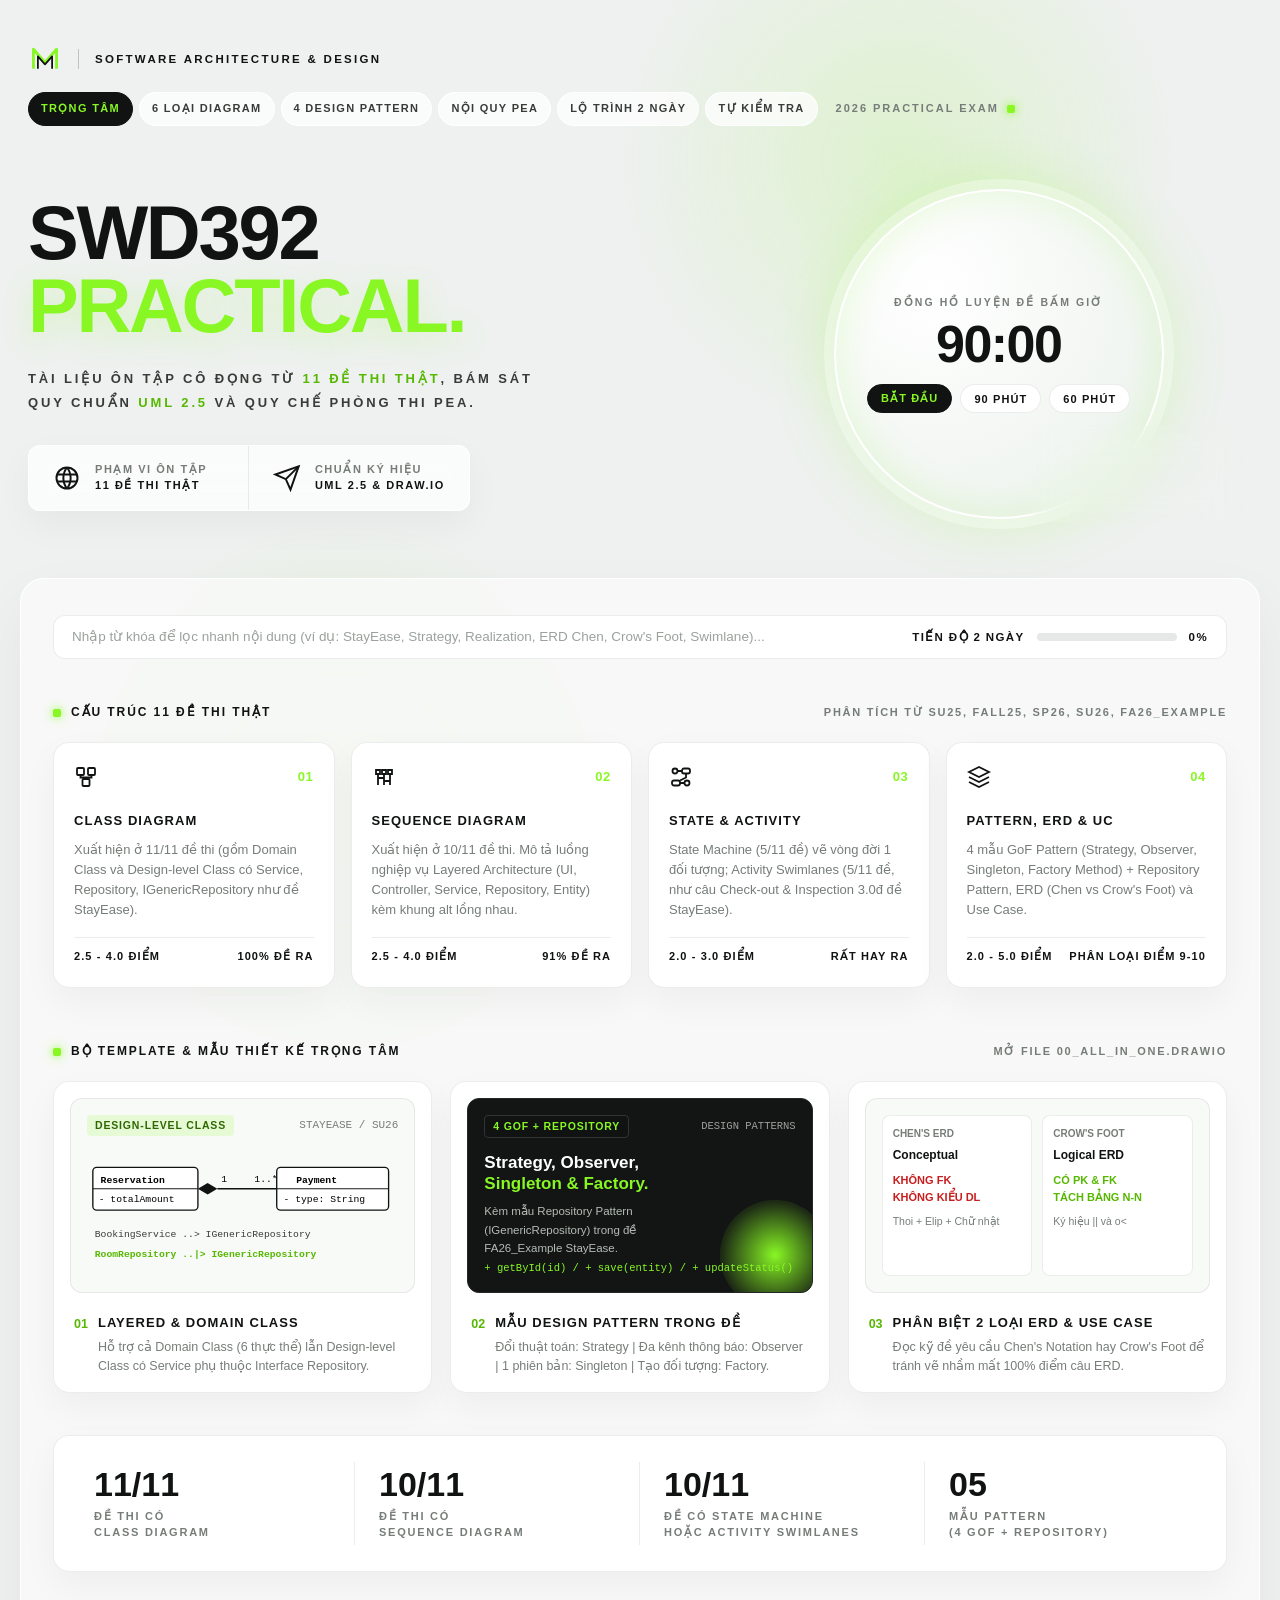
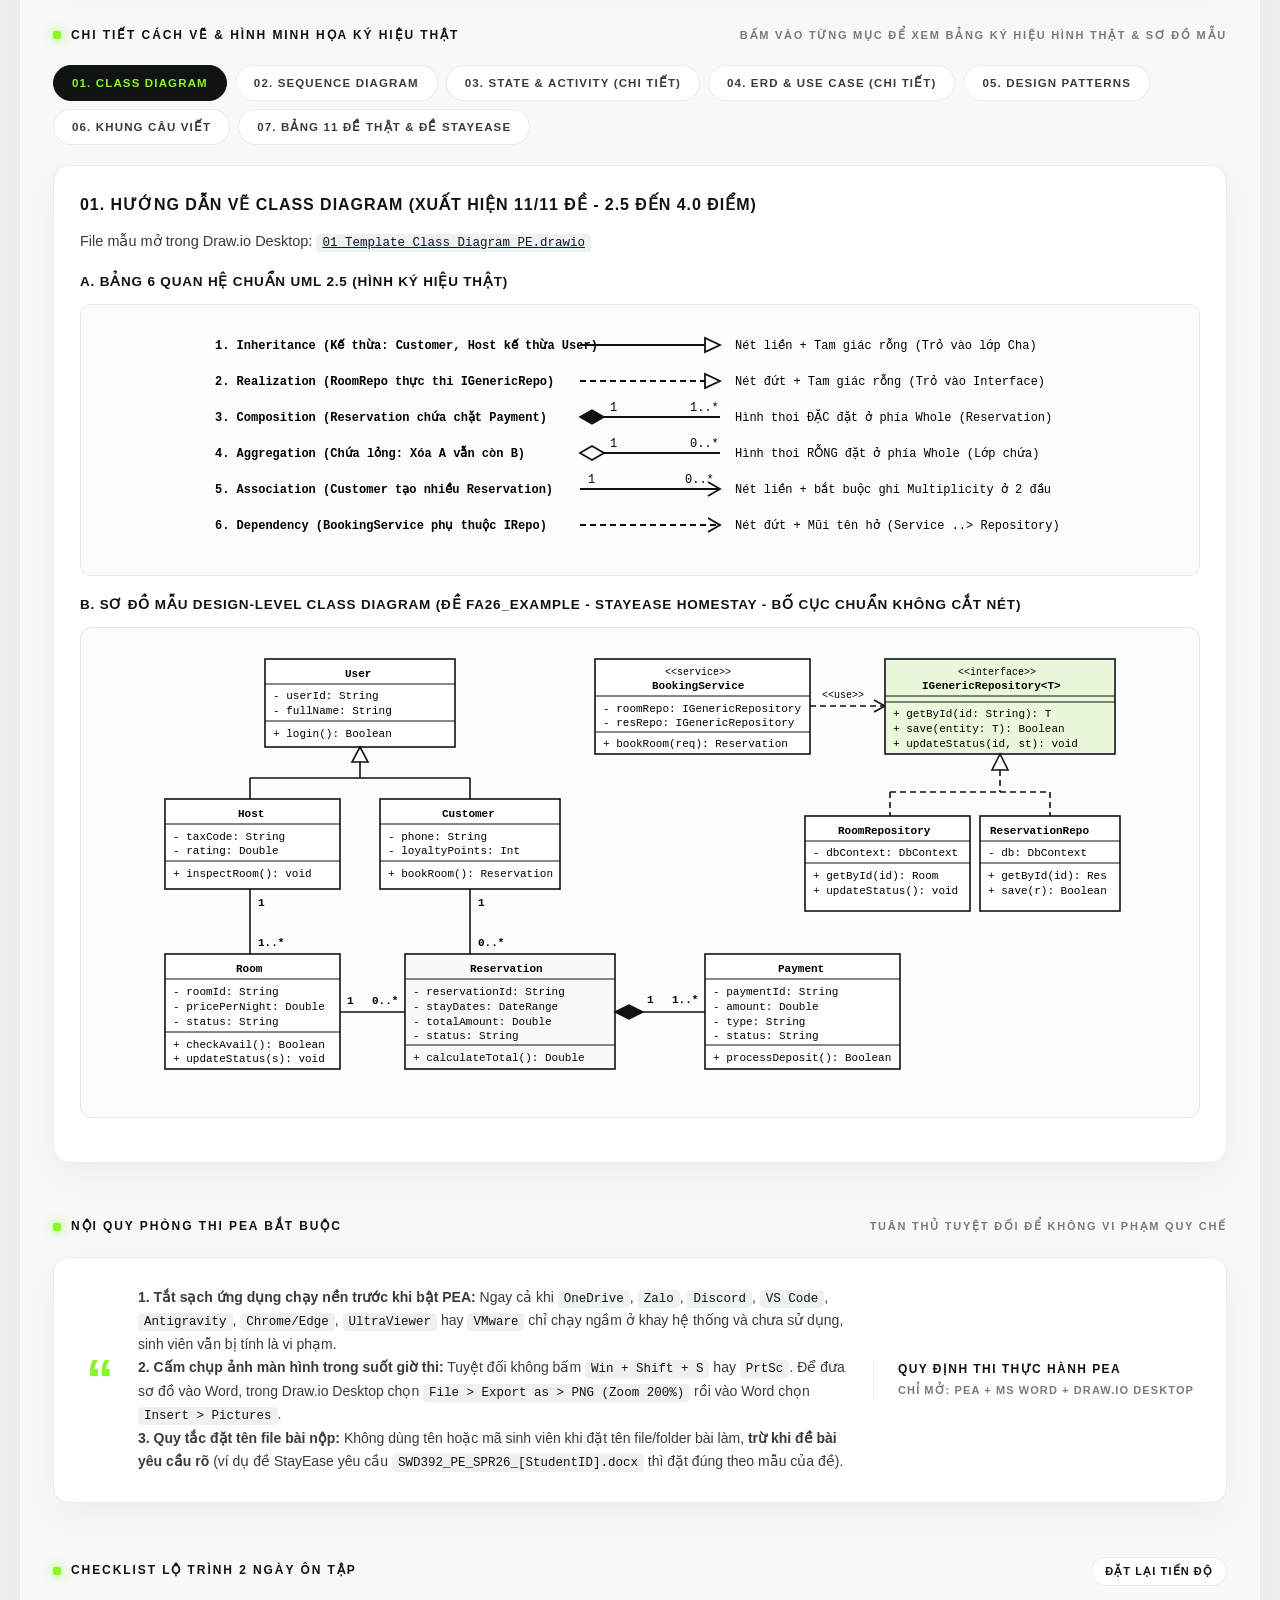
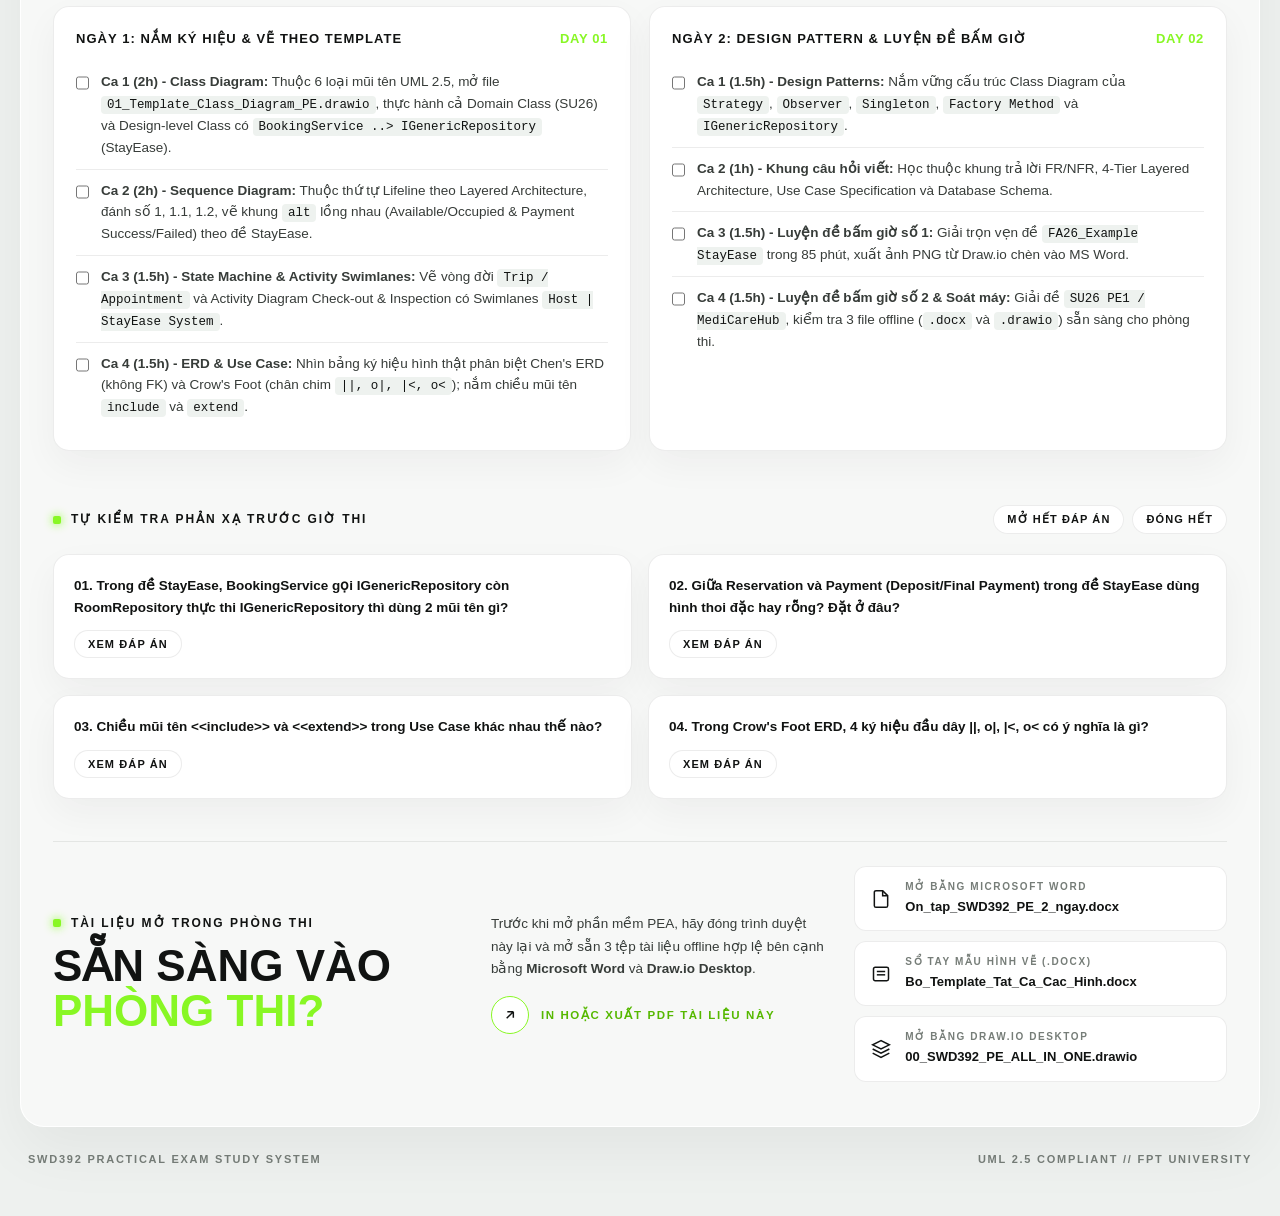
==== commit c72af919: "Fix UML SVG diagram layouts and connector routing" ====
--- a/FA26_On_Tap/index.html
+++ b/FA26_On_Tap/index.html
@@ -126,7 +126,6 @@
         </div>
 
         <div class="bento-4">
-          <!-- Card 01 -->
           <article class="feature-card">
             <div>
               <div class="feature-card-top">
@@ -147,7 +146,6 @@
             </div>
           </article>
 
-          <!-- Card 02 -->
           <article class="feature-card">
             <div>
               <div class="feature-card-top">
@@ -167,7 +165,6 @@
             </div>
           </article>
 
-          <!-- Card 03 -->
           <article class="feature-card">
             <div>
               <div class="feature-card-top">
@@ -189,7 +186,6 @@
             </div>
           </article>
 
-          <!-- Card 04 -->
           <article class="feature-card">
             <div>
               <div class="feature-card-top">
@@ -224,7 +220,6 @@
         </div>
 
         <div class="showcase-grid">
-          <!-- Showcase 01 -->
           <div class="showcase-card">
             <div class="showcase-preview light-mode">
               <div style="display:flex;justify-content:space-between;align-items:center;margin-bottom:10px;">
@@ -260,7 +255,6 @@
             </div>
           </div>
 
-          <!-- Showcase 02 -->
           <div class="showcase-card">
             <div class="showcase-preview dark-mode">
               <div class="dark-orb"></div>
@@ -274,7 +268,7 @@
                   <span style="color:var(--lime-neon);">Singleton &amp; Factory.</span>
                 </div>
                 <p style="font-size:11.5px;color:#b5bcb7;max-width:230px;">
-                  Kèm mẫu Repository Pattern (`IGenericRepository`) trong đề FA26_Example StayEase.
+                  Kèm mẫu Repository Pattern (IGenericRepository) trong đề FA26_Example StayEase.
                 </p>
               </div>
               <div style="font-family:var(--font-mono);font-size:10.5px;color:var(--lime-neon);z-index:1;">
@@ -290,7 +284,6 @@
             </div>
           </div>
 
-          <!-- Showcase 03 -->
           <div class="showcase-card">
             <div class="showcase-preview light-mode">
               <div style="display:grid;grid-template-columns:1fr 1fr;gap:10px;height:100%;">
@@ -361,315 +354,335 @@
           <button class="module-tab-btn" onclick="switchModule('mod-exams', this)">07. Bảng 11 Đề Thật &amp; Đề StayEase</button>
         </div>
 
-        <!-- MODULE 01: CLASS DIAGRAM -->
+        <!-- ==================== MODULE 01: CLASS DIAGRAM ==================== -->
         <div id="mod-class" class="module-panel active">
           <h3>01. Hướng dẫn vẽ Class Diagram (Xuất hiện 11/11 đề - 2.5 đến 4.0 điểm)</h3>
           <p>File mẫu mở trong Draw.io Desktop: <a href="Templates_Hinh_Ve/01_Template_Class_Diagram_PE.drawio"><code>01_Template_Class_Diagram_PE.drawio</code></a></p>
 
           <h4>A. Bảng 6 quan hệ chuẩn UML 2.5 (Hình ký hiệu thật)</h4>
           <div class="svg-board">
-            <svg viewBox="0 0 860 225" width="100%" height="225" xmlns="http://www.w3.org/2000/svg" font-family="Consolas, monospace" font-size="12">
+            <svg viewBox="0 0 880 230" width="100%" height="230" xmlns="http://www.w3.org/2000/svg" font-family="Consolas, monospace" font-size="12">
               <text x="15" y="28" font-weight="bold">1. Inheritance (Kế thừa: Customer, Host kế thừa User)</text>
-              <line x1="365" y1="24" x2="495" y2="24" stroke="#111" stroke-width="1.8"/>
-              <polygon points="510,24 495,17 495,31" fill="#fff" stroke="#111" stroke-width="1.8"/>
-              <text x="525" y="28">Nét liền + Tam giác rỗng (Trỏ vào lớp Cha)</text>
+              <line x1="380" y1="24" x2="505" y2="24" stroke="#111" stroke-width="1.8"/>
+              <polygon points="520,24 505,17 505,31" fill="#fff" stroke="#111" stroke-width="1.8"/>
+              <text x="535" y="28">Nét liền + Tam giác rỗng (Trỏ vào lớp Cha)</text>
 
               <text x="15" y="64" font-weight="bold">2. Realization (RoomRepo thực thi IGenericRepo)</text>
-              <line x1="365" y1="60" x2="495" y2="60" stroke="#111" stroke-width="1.8" stroke-dasharray="6,4"/>
-              <polygon points="510,60 495,53 495,67" fill="#fff" stroke="#111" stroke-width="1.8"/>
-              <text x="525" y="64">Nét đứt + Tam giác rỗng (Trỏ vào Interface)</text>
+              <line x1="380" y1="60" x2="505" y2="60" stroke="#111" stroke-width="1.8" stroke-dasharray="6,4"/>
+              <polygon points="520,60 505,53 505,67" fill="#fff" stroke="#111" stroke-width="1.8"/>
+              <text x="535" y="64">Nét đứt + Tam giác rỗng (Trỏ vào Interface)</text>
 
               <text x="15" y="100" font-weight="bold">3. Composition (Reservation chứa chặt Payment)</text>
-              <polygon points="365,96 377,89 389,96 377,103" fill="#111" stroke="#111" stroke-width="1.5"/>
-              <line x1="389" y1="96" x2="510" y2="96" stroke="#111" stroke-width="1.8"/>
-              <text x="395" y="90">1</text>
-              <text x="480" y="90">1..*</text>
-              <text x="525" y="100">Hình thoi ĐẶC đặt ở phía Whole (Reservation)</text>
+              <polygon points="380,96 392,89 404,96 392,103" fill="#111" stroke="#111" stroke-width="1.5"/>
+              <line x1="404" y1="96" x2="520" y2="96" stroke="#111" stroke-width="1.8"/>
+              <text x="410" y="90">1</text>
+              <text x="490" y="90">1..*</text>
+              <text x="535" y="100">Hình thoi ĐẶC đặt ở phía Whole (Reservation)</text>
 
               <text x="15" y="136" font-weight="bold">4. Aggregation (Chứa lỏng: Xóa A vẫn còn B)</text>
-              <polygon points="365,132 377,125 389,132 377,139" fill="#fff" stroke="#111" stroke-width="1.8"/>
-              <line x1="389" y1="132" x2="510" y2="132" stroke="#111" stroke-width="1.8"/>
-              <text x="395" y="126">1</text>
-              <text x="480" y="126">0..*</text>
-              <text x="525" y="136">Hình thoi RỖNG đặt ở phía Whole (Lớp chứa)</text>
+              <polygon points="380,132 392,125 404,132 392,139" fill="#fff" stroke="#111" stroke-width="1.8"/>
+              <line x1="404" y1="132" x2="520" y2="132" stroke="#111" stroke-width="1.8"/>
+              <text x="410" y="126">1</text>
+              <text x="490" y="126">0..*</text>
+              <text x="535" y="136">Hình thoi RỖNG đặt ở phía Whole (Lớp chứa)</text>
 
               <text x="15" y="172" font-weight="bold">5. Association (Customer tạo nhiều Reservation)</text>
-              <line x1="365" y1="168" x2="510" y2="168" stroke="#111" stroke-width="1.8"/>
-              <polyline points="498,161 510,168 498,175" fill="none" stroke="#111" stroke-width="1.8"/>
-              <text x="372" y="162">1</text>
-              <text x="475" y="162">0..*</text>
-              <text x="525" y="172">Nét liền + bắt buộc ghi Multiplicity ở 2 đầu</text>
+              <line x1="380" y1="168" x2="520" y2="168" stroke="#111" stroke-width="1.8"/>
+              <polyline points="508,161 520,168 508,175" fill="none" stroke="#111" stroke-width="1.8"/>
+              <text x="388" y="162">1</text>
+              <text x="485" y="162">0..*</text>
+              <text x="535" y="172">Nét liền + bắt buộc ghi Multiplicity ở 2 đầu</text>
 
               <text x="15" y="208" font-weight="bold">6. Dependency (BookingService phụ thuộc IRepo)</text>
-              <line x1="365" y1="204" x2="510" y2="204" stroke="#111" stroke-width="1.8" stroke-dasharray="6,4"/>
-              <polyline points="498,197 510,204 498,211" fill="none" stroke="#111" stroke-width="1.8"/>
-              <text x="525" y="208">Nét đứt + Mũi tên hở (Service -&gt; Repository)</text>
+              <line x1="380" y1="204" x2="520" y2="204" stroke="#111" stroke-width="1.8" stroke-dasharray="6,4"/>
+              <polyline points="508,197 520,204 508,211" fill="none" stroke="#111" stroke-width="1.8"/>
+              <text x="535" y="208">Nét đứt + Mũi tên hở (Service ..&gt; Repository)</text>
             </svg>
           </div>
 
-          <h4>B. Sơ đồ mẫu Design-level Class Diagram (Đề FA26_Example - StayEase Homestay)</h4>
+          <h4>B. Sơ đồ mẫu Design-level Class Diagram (Đề FA26_Example - StayEase Homestay - Bố cục chuẩn không cắt nét)</h4>
           <div class="svg-board">
-            <svg viewBox="0 0 900 350" width="100%" height="350" xmlns="http://www.w3.org/2000/svg" font-family="Consolas, monospace" font-size="11">
-              <!-- User -->
-              <rect x="20" y="15" width="160" height="75" fill="#fff" stroke="#111" stroke-width="1.5"/>
-              <text x="82" y="32" font-weight="bold">User</text>
-              <line x1="20" y1="38" x2="180" y2="38" stroke="#111"/>
-              <text x="26" y="53">- userId: String</text>
-              <text x="26" y="67">- fullName: String</text>
-              <line x1="20" y1="73" x2="180" y2="73" stroke="#111"/>
-              <text x="26" y="85">+ login(): Boolean</text>
-
-              <!-- Inheritance arrows from Customer and Host to User -->
-              <polygon points="65,90 59,102 71,102" fill="#fff" stroke="#111" stroke-width="1.5"/>
-              <line x1="65" y1="102" x2="65" y2="135" stroke="#111" stroke-width="1.5"/>
-
-              <polygon points="145,90 139,102 151,102" fill="#fff" stroke="#111" stroke-width="1.5"/>
-              <line x1="145" y1="102" x2="145" y2="245" stroke="#111" stroke-width="1.5"/>
-
-              <!-- Customer -->
-              <rect x="15" y="135" width="175" height="75" fill="#fff" stroke="#111" stroke-width="1.5"/>
-              <text x="72" y="152" font-weight="bold">Customer</text>
-              <line x1="15" y1="158" x2="190" y2="158" stroke="#111"/>
-              <text x="22" y="173">- loyaltyPoints: Int</text>
-              <line x1="15" y1="182" x2="190" y2="182" stroke="#111"/>
-              <text x="22" y="198">+ bookRoom(): Reservation</text>
-
-              <!-- Host -->
-              <rect x="15" y="245" width="175" height="80" fill="#fff" stroke="#111" stroke-width="1.5"/>
-              <text x="84" y="262" font-weight="bold">Host</text>
-              <line x1="15" y1="268" x2="190" y2="268" stroke="#111"/>
-              <text x="22" y="283">- taxCode: String</text>
-              <line x1="15" y1="292" x2="190" y2="292" stroke="#111"/>
-              <text x="22" y="307">+ listProperty(): Room</text>
-              <text x="22" y="320">+ inspectRoom(): void</text>
-
-              <!-- Reservation -->
-              <rect x="260" y="125" width="195" height="95" fill="#f8faf8" stroke="#111" stroke-width="1.6"/>
-              <text x="318" y="142" font-weight="bold">Reservation</text>
-              <line x1="260" y1="148" x2="455" y2="148" stroke="#111"/>
-              <text x="268" y="163">- reservationId: String</text>
-              <text x="268" y="177">- checkInDate: Date</text>
-              <text x="268" y="191">- totalAmount: Double</text>
-              <line x1="260" y1="197" x2="455" y2="197" stroke="#111"/>
-              <text x="268" y="212">+ calculateTotal(): Double</text>
-
-              <!-- Customer (1) --- (0..*) Reservation -->
-              <line x1="190" y1="172" x2="260" y2="172" stroke="#111" stroke-width="1.5"/>
-              <text x="196" y="166">1</text>
-              <text x="230" y="166">0..*</text>
-
-              <!-- Room -->
-              <rect x="260" y="250" width="195" height="85" fill="#fff" stroke="#111" stroke-width="1.5"/>
-              <text x="340" y="267" font-weight="bold">Room</text>
-              <line x1="260" y1="273" x2="455" y2="273" stroke="#111"/>
-              <text x="268" y="288">- roomId: String</text>
-              <text x="268" y="302">- status: String</text>
-              <line x1="260" y1="308" x2="455" y2="308" stroke="#111"/>
-              <text x="268" y="323">+ updateStatus(s): void</text>
-
-              <!-- Host (1) --- (1..*) Room -->
-              <line x1="190" y1="290" x2="260" y2="290" stroke="#111" stroke-width="1.5"/>
-              <text x="196" y="284">1</text>
-              <text x="230" y="284">1..*</text>
-
-              <!-- Reservation (0..*) --- (1) Room -->
-              <line x1="355" y1="220" x2="355" y2="250" stroke="#111" stroke-width="1.5"/>
-              <text x="362" y="232">0..*</text>
-              <text x="362" y="247">1</text>
-
-              <!-- Payment (Composition with Reservation) -->
-              <polygon points="455,172 467,166 479,172 467,178" fill="#111"/>
-              <line x1="479" y1="172" x2="525" y2="172" stroke="#111" stroke-width="1.5"/>
-              <text x="482" y="165">1</text>
-              <text x="500" y="165">1..*</text>
-
-              <rect x="525" y="130" width="170" height="85" fill="#fff" stroke="#111" stroke-width="1.5"/>
-              <text x="582" y="147" font-weight="bold">Payment</text>
-              <line x1="525" y1="153" x2="695" y2="153" stroke="#111"/>
-              <text x="532" y="168">- paymentId: String</text>
-              <text x="532" y="182">- paymentType: String</text>
-              <line x1="525" y1="188" x2="695" y2="188" stroke="#111"/>
-              <text x="532" y="203">+ process(): Boolean</text>
-
-              <!-- Service & Repository Layer -->
-              <rect x="260" y="15" width="215" height="80" fill="#fff" stroke="#111" stroke-width="1.5"/>
-              <text x="320" y="30" font-size="10">&lt;&lt;service&gt;&gt;</text>
-              <text x="312" y="43" font-weight="bold">BookingService</text>
-              <line x1="260" y1="49" x2="475" y2="49" stroke="#111"/>
-              <text x="268" y="64">- roomRepo: IGenericRepository</text>
-              <line x1="260" y1="70" x2="475" y2="70" stroke="#111"/>
-              <text x="268" y="85">+ createBooking(): Reservation</text>
-
-              <!-- Dependency BookingService ..> IGenericRepository -->
-              <line x1="475" y1="55" x2="660" y2="55" stroke="#111" stroke-width="1.5" stroke-dasharray="6,4"/>
-              <polyline points="650,49 660,55 650,61" fill="none" stroke="#111" stroke-width="1.5"/>
-              <text x="530" y="47">&lt;&lt;use&gt;&gt;</text>
+            <svg viewBox="0 0 980 450" width="100%" height="450" xmlns="http://www.w3.org/2000/svg" font-family="Consolas, monospace" font-size="11">
+              <!-- ==================== LEFT ZONE: INHERITANCE TREE ==================== -->
+              <!-- User (Parent Class at top center of Host & Customer) -->
+              <rect x="115" y="15" width="190" height="88" fill="#fff" stroke="#111" stroke-width="1.6"/>
+              <text x="195" y="33" font-weight="bold">User</text>
+              <line x1="115" y1="40" x2="305" y2="40" stroke="#111"/>
+              <text x="123" y="55">- userId: String</text>
+              <text x="123" y="70">- fullName: String</text>
+              <line x1="115" y1="77" x2="305" y2="77" stroke="#111"/>
+              <text x="123" y="93">+ login(): Boolean</text>
+
+              <!-- Shared Generalization Hollow Triangle under User -->
+              <polygon points="210,103 202,118 218,118" fill="#fff" stroke="#111" stroke-width="1.6"/>
+              <line x1="210" y1="118" x2="210" y2="134" stroke="#111" stroke-width="1.6"/>
+              <line x1="100" y1="134" x2="320" y2="134" stroke="#111" stroke-width="1.6"/>
+              <line x1="100" y1="134" x2="100" y2="155" stroke="#111" stroke-width="1.6"/>
+              <line x1="320" y1="134" x2="320" y2="155" stroke="#111" stroke-width="1.6"/>
+
+              <!-- Host (Left Child) -->
+              <rect x="15" y="155" width="175" height="90" fill="#fff" stroke="#111" stroke-width="1.6"/>
+              <text x="88" y="173" font-weight="bold">Host</text>
+              <line x1="15" y1="180" x2="190" y2="180" stroke="#111"/>
+              <text x="23" y="196">- taxCode: String</text>
+              <text x="23" y="210">- rating: Double</text>
+              <line x1="15" y1="217" x2="190" y2="217" stroke="#111"/>
+              <text x="23" y="233">+ inspectRoom(): void</text>
+
+              <!-- Customer (Right Child) -->
+              <rect x="230" y="155" width="180" height="90" fill="#fff" stroke="#111" stroke-width="1.6"/>
+              <text x="292" y="173" font-weight="bold">Customer</text>
+              <line x1="230" y1="180" x2="410" y2="180" stroke="#111"/>
+              <text x="238" y="196">- phone: String</text>
+              <text x="238" y="210">- loyaltyPoints: Int</text>
+              <line x1="230" y1="217" x2="410" y2="217" stroke="#111"/>
+              <text x="238" y="233">+ bookRoom(): Reservation</text>
+
+              <!-- ==================== BOTTOM ZONE: DOMAIN ENTITIES ==================== -->
+              <!-- Association: Host (1) --- (1..*) Room -->
+              <line x1="100" y1="245" x2="100" y2="310" stroke="#111" stroke-width="1.6"/>
+              <text x="108" y="262" font-weight="bold">1</text>
+              <text x="108" y="302" font-weight="bold">1..*</text>
+
+              <!-- Room (Below Host) -->
+              <rect x="15" y="310" width="175" height="115" fill="#fff" stroke="#111" stroke-width="1.6"/>
+              <text x="86" y="328" font-weight="bold">Room</text>
+              <line x1="15" y1="335" x2="190" y2="335" stroke="#111"/>
+              <text x="23" y="351">- roomId: String</text>
+              <text x="23" y="366">- pricePerNight: Double</text>
+              <text x="23" y="381">- status: String</text>
+              <line x1="15" y1="388" x2="190" y2="388" stroke="#111"/>
+              <text x="23" y="404">+ checkAvail(): Boolean</text>
+              <text x="23" y="418">+ updateStatus(s): void</text>
+
+              <!-- Association: Customer (1) --- (0..*) Reservation -->
+              <line x1="320" y1="245" x2="320" y2="310" stroke="#111" stroke-width="1.6"/>
+              <text x="328" y="262" font-weight="bold">1</text>
+              <text x="328" y="302" font-weight="bold">0..*</text>
+
+              <!-- Association: Room (1) --- (0..*) Reservation -->
+              <line x1="190" y1="368" x2="255" y2="368" stroke="#111" stroke-width="1.6"/>
+              <text x="197" y="360" font-weight="bold">1</text>
+              <text x="222" y="360" font-weight="bold">0..*</text>
+
+              <!-- Reservation (Below Customer) -->
+              <rect x="255" y="310" width="210" height="115" fill="#f8faf8" stroke="#111" stroke-width="1.6"/>
+              <text x="320" y="328" font-weight="bold">Reservation</text>
+              <line x1="255" y1="335" x2="465" y2="335" stroke="#111"/>
+              <text x="263" y="351">- reservationId: String</text>
+              <text x="263" y="366">- stayDates: DateRange</text>
+              <text x="263" y="381">- totalAmount: Double</text>
+              <text x="263" y="395">- status: String</text>
+              <line x1="255" y1="401" x2="465" y2="401" stroke="#111"/>
+              <text x="263" y="417">+ calculateTotal(): Double</text>
+
+              <!-- Composition: Reservation (1) *-- (1..*) Payment -->
+              <polygon points="465,368 479,361 493,368 479,375" fill="#111" stroke="#111" stroke-width="1.5"/>
+              <line x1="493" y1="368" x2="555" y2="368" stroke="#111" stroke-width="1.6"/>
+              <text x="497" y="359" font-weight="bold">1</text>
+              <text x="522" y="359" font-weight="bold">1..*</text>
+
+              <!-- Payment (Right of Reservation) -->
+              <rect x="555" y="310" width="195" height="115" fill="#fff" stroke="#111" stroke-width="1.6"/>
+              <text x="628" y="328" font-weight="bold">Payment</text>
+              <line x1="555" y1="335" x2="750" y2="335" stroke="#111"/>
+              <text x="563" y="351">- paymentId: String</text>
+              <text x="563" y="366">- amount: Double</text>
+              <text x="563" y="381">- type: String</text>
+              <text x="563" y="395">- status: String</text>
+              <line x1="555" y1="401" x2="750" y2="401" stroke="#111"/>
+              <text x="563" y="417">+ processDeposit(): Boolean</text>
+
+              <!-- ==================== RIGHT ZONE: SERVICE & REPOSITORY LAYER ==================== -->
+              <!-- BookingService -->
+              <rect x="445" y="15" width="215" height="95" fill="#fff" stroke="#111" stroke-width="1.6"/>
+              <text x="515" y="31" font-size="10">&lt;&lt;service&gt;&gt;</text>
+              <text x="502" y="45" font-weight="bold">BookingService</text>
+              <line x1="445" y1="52" x2="660" y2="52" stroke="#111"/>
+              <text x="453" y="68">- roomRepo: IGenericRepository</text>
+              <text x="453" y="82">- resRepo: IGenericRepository</text>
+              <line x1="445" y1="88" x2="660" y2="88" stroke="#111"/>
+              <text x="453" y="103">+ bookRoom(req): Reservation</text>
+
+              <!-- Dependency: BookingService ..> IGenericRepository<T> -->
+              <line x1="660" y1="62" x2="735" y2="62" stroke="#111" stroke-width="1.6" stroke-dasharray="6,4"/>
+              <polyline points="724,56 735,62 724,68" fill="none" stroke="#111" stroke-width="1.6"/>
+              <text x="672" y="54" font-size="10">&lt;&lt;use&gt;&gt;</text>
 
               <!-- IGenericRepository<T> -->
-              <rect x="660" y="12" width="220" height="90" fill="#e9f8db" stroke="#111" stroke-width="1.5"/>
-              <text x="725" y="27" font-size="10">&lt;&lt;interface&gt;&gt;</text>
-              <text x="692" y="41" font-weight="bold">IGenericRepository&lt;T&gt;</text>
-              <line x1="660" y1="47" x2="880" y2="47" stroke="#111"/>
-              <text x="668" y="63">+ getById(id: String): T</text>
-              <text x="668" y="77">+ save(entity: T): Boolean</text>
-              <text x="668" y="91">+ updateStatus(id, st): void</text>
-
-              <!-- Realization triangles pointing to IGenericRepository -->
-              <polygon points="735,102 728,116 742,116" fill="#fff" stroke="#111" stroke-width="1.5"/>
-              <line x1="735" y1="116" x2="735" y2="245" stroke="#111" stroke-width="1.5" stroke-dasharray="5,4"/>
-
-              <polygon points="825,102 818,116 832,116" fill="#fff" stroke="#111" stroke-width="1.5"/>
-              <line x1="825" y1="116" x2="825" y2="155" stroke="#111" stroke-width="1.5" stroke-dasharray="5,4"/>
+              <rect x="735" y="15" width="230" height="95" fill="#e9f8db" stroke="#111" stroke-width="1.6"/>
+              <text x="808" y="31" font-size="10">&lt;&lt;interface&gt;&gt;</text>
+              <text x="772" y="45" font-weight="bold">IGenericRepository&lt;T&gt;</text>
+              <line x1="735" y1="52" x2="965" y2="52" stroke="#111"/>
+              <line x1="735" y1="58" x2="965" y2="58" stroke="#111"/>
+              <text x="743" y="73">+ getById(id: String): T</text>
+              <text x="743" y="88">+ save(entity: T): Boolean</text>
+              <text x="743" y="103">+ updateStatus(id, st): void</text>
+
+              <!-- Shared Realization Hollow Triangle under IGenericRepository<T> -->
+              <polygon points="850,110 842,126 858,126" fill="#fff" stroke="#111" stroke-width="1.6"/>
+              <line x1="850" y1="126" x2="850" y2="148" stroke="#111" stroke-width="1.6" stroke-dasharray="6,4"/>
+              <line x1="740" y1="148" x2="900" y2="148" stroke="#111" stroke-width="1.6" stroke-dasharray="6,4"/>
+              <line x1="740" y1="148" x2="740" y2="172" stroke="#111" stroke-width="1.6" stroke-dasharray="6,4"/>
+              <line x1="900" y1="148" x2="900" y2="172" stroke="#111" stroke-width="1.6" stroke-dasharray="6,4"/>
+
+              <!-- RoomRepository -->
+              <rect x="655" y="172" width="165" height="95" fill="#fff" stroke="#111" stroke-width="1.6"/>
+              <text x="688" y="190" font-weight="bold">RoomRepository</text>
+              <line x1="655" y1="197" x2="820" y2="197" stroke="#111"/>
+              <text x="663" y="212">- dbContext: DbContext</text>
+              <line x1="655" y1="219" x2="820" y2="219" stroke="#111"/>
+              <text x="663" y="235">+ getById(id): Room</text>
+              <text x="663" y="250">+ updateStatus(): void</text>
 
               <!-- ReservationRepository -->
-              <rect x="745" y="155" width="145" height="65" fill="#fff" stroke="#111" stroke-width="1.5"/>
-              <text x="752" y="175" font-weight="bold">ReservationRepo</text>
-              <line x1="745" y1="182" x2="890" y2="182" stroke="#111"/>
-              <text x="752" y="198">+ save(r): Boolean</text>
-
-              <!-- RoomRepository -->
-              <rect x="655" y="245" width="160" height="75" fill="#fff" stroke="#111" stroke-width="1.5"/>
-              <text x="682" y="265" font-weight="bold">RoomRepository</text>
-              <line x1="655" y1="272" x2="815" y2="272" stroke="#111"/>
-              <text x="662" y="288">+ getById(id): Room</text>
-              <text x="662" y="304">+ updateStatus(): void</text>
+              <rect x="830" y="172" width="140" height="95" fill="#fff" stroke="#111" stroke-width="1.6"/>
+              <text x="840" y="190" font-weight="bold">ReservationRepo</text>
+              <line x1="830" y1="197" x2="970" y2="197" stroke="#111"/>
+              <text x="838" y="212">- db: DbContext</text>
+              <line x1="830" y1="219" x2="970" y2="219" stroke="#111"/>
+              <text x="838" y="235">+ getById(id): Res</text>
+              <text x="838" y="250">+ save(r): Boolean</text>
             </svg>
           </div>
         </div>
 
-        <!-- MODULE 02: SEQUENCE DIAGRAM -->
+        <!-- ==================== MODULE 02: SEQUENCE DIAGRAM ==================== -->
         <div id="mod-seq" class="module-panel">
           <h3>02. Hướng dẫn vẽ Sequence Diagram (Xuất hiện 10/11 đề - 2.5 đến 4.0 điểm)</h3>
           <p>File mẫu mở trong Draw.io Desktop: <a href="Templates_Hinh_Ve/02_Template_Sequence_Diagram_PE.drawio"><code>02_Template_Sequence_Diagram_PE.drawio</code></a></p>
 
           <h4>Sơ đồ mẫu Sequence Diagram theo kiến trúc phân tầng (Đề StayEase Q2 - 4.0 điểm)</h4>
           <div class="svg-board">
-            <svg viewBox="0 0 920 390" width="100%" height="390" xmlns="http://www.w3.org/2000/svg" font-family="Consolas, monospace" font-size="11">
-              <rect x="5" y="5" width="910" height="380" fill="none" stroke="#111" stroke-width="1.5"/>
-              <polygon points="5,5 210,5 210,20 200,28 5,28" fill="#e9f8db" stroke="#111" stroke-width="1.2"/>
+            <svg viewBox="0 0 940 410" width="100%" height="410" xmlns="http://www.w3.org/2000/svg" font-family="Consolas, monospace" font-size="11">
+              <rect x="5" y="5" width="930" height="400" fill="none" stroke="#111" stroke-width="1.5"/>
+              <polygon points="5,5 215,5 215,20 205,28 5,28" fill="#e9f8db" stroke="#111" stroke-width="1.2"/>
               <text x="12" y="21" font-weight="bold">sd StayEase Room Booking</text>
 
               <!-- Lifelines -->
-              <rect x="20" y="38" width="82" height="30" fill="#fff" stroke="#111"/>
+              <rect x="20" y="38" width="85" height="30" fill="#fff" stroke="#111" stroke-width="1.4"/>
               <text x="28" y="57" font-weight="bold">:Customer</text>
-              <line x1="61" y1="68" x2="61" y2="370" stroke="#555" stroke-dasharray="5,4"/>
-
-              <rect x="135" y="38" width="95" height="30" fill="#fff" stroke="#111"/>
-              <text x="147" y="57" font-weight="bold">:BookingUI</text>
-              <line x1="182" y1="68" x2="182" y2="370" stroke="#555" stroke-dasharray="5,4"/>
-
-              <rect x="265" y="38" width="130" height="30" fill="#fff" stroke="#111"/>
-              <text x="273" y="57" font-weight="bold">:BookingController</text>
-              <line x1="330" y1="68" x2="330" y2="370" stroke="#555" stroke-dasharray="5,4"/>
-
-              <rect x="430" y="38" width="115" height="30" fill="#fff" stroke="#111"/>
-              <text x="442" y="57" font-weight="bold">:RoomRepo</text>
-              <line x1="487" y1="68" x2="487" y2="370" stroke="#555" stroke-dasharray="5,4"/>
-
-              <rect x="580" y="38" width="125" height="30" fill="#fff" stroke="#111"/>
-              <text x="590" y="57" font-weight="bold">:PaymentService</text>
-              <line x1="642" y1="68" x2="642" y2="370" stroke="#555" stroke-dasharray="5,4"/>
-
-              <rect x="740" y="38" width="150" height="30" fill="#fff" stroke="#111"/>
-              <text x="752" y="57" font-weight="bold">:ReservationRepo</text>
-              <line x1="815" y1="68" x2="815" y2="370" stroke="#555" stroke-dasharray="5,4"/>
+              <line x1="62" y1="68" x2="62" y2="390" stroke="#666" stroke-dasharray="5,4"/>
+
+              <rect x="140" y="38" width="95" height="30" fill="#fff" stroke="#111" stroke-width="1.4"/>
+              <text x="152" y="57" font-weight="bold">:BookingUI</text>
+              <line x1="187" y1="68" x2="187" y2="390" stroke="#666" stroke-dasharray="5,4"/>
+
+              <rect x="275" y="38" width="135" height="30" fill="#fff" stroke="#111" stroke-width="1.4"/>
+              <text x="283" y="57" font-weight="bold">:BookingController</text>
+              <line x1="342" y1="68" x2="342" y2="390" stroke="#666" stroke-dasharray="5,4"/>
+
+              <rect x="450" y="38" width="115" height="30" fill="#fff" stroke="#111" stroke-width="1.4"/>
+              <text x="462" y="57" font-weight="bold">:RoomRepo</text>
+              <line x1="507" y1="68" x2="507" y2="390" stroke="#666" stroke-dasharray="5,4"/>
+
+              <rect x="605" y="38" width="125" height="30" fill="#fff" stroke="#111" stroke-width="1.4"/>
+              <text x="615" y="57" font-weight="bold">:PaymentService</text>
+              <line x1="667" y1="68" x2="667" y2="390" stroke="#666" stroke-dasharray="5,4"/>
+
+              <rect x="765" y="38" width="150" height="30" fill="#fff" stroke="#111" stroke-width="1.4"/>
+              <text x="777" y="57" font-weight="bold">:ReservationRepo</text>
+              <line x1="840" y1="68" x2="840" y2="390" stroke="#666" stroke-dasharray="5,4"/>
 
               <!-- Step 1 -->
-              <line x1="61" y1="88" x2="182" y2="88" stroke="#111" stroke-width="1.5"/>
-              <polygon points="182,88 173,83 173,93" fill="#111"/>
-              <text x="68" y="82">1: submitBooking(roomId, dates)</text>
-
-              <line x1="182" y1="110" x2="330" y2="110" stroke="#111" stroke-width="1.5"/>
-              <polygon points="330,110 321,105 321,115" fill="#111"/>
-              <text x="192" y="104">1.1: bookRoom(roomId, dates)</text>
-
-              <line x1="330" y1="132" x2="487" y2="132" stroke="#111" stroke-width="1.5"/>
-              <polygon points="487,132 478,127 478,137" fill="#111"/>
-              <text x="340" y="126">1.1.1: getByIdAndCheckDates()</text>
-
-              <line x1="487" y1="152" x2="330" y2="152" stroke="#111" stroke-dasharray="5,4"/>
-              <text x="355" y="147">1.1.2: return roomStatus</text>
+              <line x1="62" y1="90" x2="187" y2="90" stroke="#111" stroke-width="1.5"/>
+              <polygon points="187,90 178,85 178,95" fill="#111"/>
+              <text x="68" y="84">1: submitBooking(roomId, dates)</text>
+
+              <line x1="187" y1="114" x2="342" y2="114" stroke="#111" stroke-width="1.5"/>
+              <polygon points="342,114 333,109 333,119" fill="#111"/>
+              <text x="195" y="108">1.1: bookRoom(roomId, dates)</text>
+
+              <line x1="342" y1="138" x2="507" y2="138" stroke="#111" stroke-width="1.5"/>
+              <polygon points="507,138 498,133 498,143" fill="#111"/>
+              <text x="350" y="132">1.1.1: getById(roomId)</text>
+
+              <line x1="507" y1="160" x2="342" y2="160" stroke="#111" stroke-width="1.4" stroke-dasharray="5,4"/>
+              <polyline points="351,155 342,160 351,165" fill="none" stroke="#111" stroke-width="1.4"/>
+              <text x="362" y="155">1.1.2: return roomStatus</text>
 
               <!-- Outer alt: Room Availability -->
-              <rect x="120" y="164" width="780" height="205" fill="none" stroke="#111" stroke-width="1.4"/>
-              <polygon points="120,164 165,164 165,178 157,184 120,184" fill="#e9f8db" stroke="#111"/>
-              <text x="127" y="178" font-weight="bold">alt</text>
-              <text x="178" y="178" font-weight="bold">[roomStatus == AVAILABLE]</text>
-
-              <line x1="330" y1="196" x2="642" y2="196" stroke="#111" stroke-width="1.5"/>
-              <polygon points="642,196 633,191 633,201" fill="#111"/>
-              <text x="350" y="190">1.1.3: processDepositPayment(amount)</text>
+              <rect x="125" y="174" width="795" height="212" fill="none" stroke="#111" stroke-width="1.5"/>
+              <polygon points="125,174 170,174 170,188 162,194 125,194" fill="#e9f8db" stroke="#111"/>
+              <text x="132" y="188" font-weight="bold">alt</text>
+              <text x="182" y="188" font-weight="bold">[roomStatus == AVAILABLE]</text>
+
+              <line x1="342" y1="206" x2="667" y2="206" stroke="#111" stroke-width="1.5"/>
+              <polygon points="667,206 658,201 658,211" fill="#111"/>
+              <text x="355" y="200">1.1.3: processDepositPayment(amount)</text>
 
               <!-- Inner alt: Payment Status -->
-              <rect x="145" y="210" width="740" height="115" fill="none" stroke="#333" stroke-width="1.2"/>
-              <polygon points="145,210 185,210 185,222 178,228 145,228" fill="#eee" stroke="#333"/>
-              <text x="150" y="223" font-weight="bold">alt</text>
-              <text x="195" y="223" font-weight="bold">[paymentResult == SUCCESS]</text>
-
-              <line x1="330" y1="242" x2="815" y2="242" stroke="#111" stroke-width="1.5"/>
-              <polygon points="815,242 806,237 806,247" fill="#111"/>
-              <text x="495" y="236">1.1.4: save(newReservation)</text>
-
-              <line x1="330" y1="264" x2="487" y2="264" stroke="#111" stroke-width="1.5"/>
-              <polygon points="487,264 478,259 478,269" fill="#111"/>
-              <text x="340" y="258">1.1.5: updateStatus(roomId, "Booked")</text>
-
-              <line x1="330" y1="284" x2="182" y2="284" stroke="#111" stroke-dasharray="5,4"/>
-              <text x="195" y="279">1.1.6: return BookingConfirmed</text>
-
-              <line x1="145" y1="293" x2="885" y2="293" stroke="#333" stroke-dasharray="6,4"/>
-              <text x="195" y="306" font-weight="bold">[else: Deposit Payment Failed]</text>
-              <line x1="330" y1="318" x2="182" y2="318" stroke="#111" stroke-dasharray="5,4"/>
-              <text x="195" y="314">1.1.7: return PaymentErrorMsg</text>
+              <rect x="150" y="220" width="755" height="120" fill="none" stroke="#333" stroke-width="1.3"/>
+              <polygon points="150,220 190,220 190,232 183,238 150,238" fill="#eee" stroke="#333"/>
+              <text x="155" y="233" font-weight="bold">alt</text>
+              <text x="200" y="233" font-weight="bold">[paymentResult == SUCCESS]</text>
+
+              <line x1="342" y1="252" x2="840" y2="252" stroke="#111" stroke-width="1.5"/>
+              <polygon points="840,252 831,247 831,257" fill="#111"/>
+              <text x="520" y="246">1.1.4: save(newReservation)</text>
+
+              <line x1="342" y1="274" x2="507" y2="274" stroke="#111" stroke-width="1.5"/>
+              <polygon points="507,274 498,269 498,279" fill="#111"/>
+              <text x="352" y="268">1.1.5: updateStatus(roomId, "Booked")</text>
+
+              <line x1="342" y1="296" x2="187" y2="296" stroke="#111" stroke-width="1.4" stroke-dasharray="5,4"/>
+              <polyline points="196,291 187,296 196,301" fill="none" stroke="#111" stroke-width="1.4"/>
+              <text x="202" y="291">1.1.6: return BookingConfirmed</text>
+
+              <line x1="150" y1="306" x2="905" y2="306" stroke="#333" stroke-dasharray="6,4"/>
+              <text x="200" y="319" font-weight="bold">[else: Deposit Payment Failed]</text>
+              <line x1="342" y1="332" x2="187" y2="332" stroke="#111" stroke-width="1.4" stroke-dasharray="5,4"/>
+              <polyline points="196,327 187,332 196,337" fill="none" stroke="#111" stroke-width="1.4"/>
+              <text x="202" y="327">1.1.7: return PaymentErrorMsg</text>
 
               <!-- Outer else: Room Occupied -->
-              <line x1="120" y1="336" x2="900" y2="336" stroke="#111" stroke-dasharray="6,4"/>
-              <text x="178" y="350" font-weight="bold">[else: Room Occupied / Unavailable]</text>
-              <line x1="330" y1="362" x2="182" y2="362" stroke="#111" stroke-dasharray="5,4"/>
-              <text x="195" y="358">1.1.8: return RoomUnavailableError</text>
+              <line x1="125" y1="350" x2="920" y2="350" stroke="#111" stroke-dasharray="6,4"/>
+              <text x="182" y="364" font-weight="bold">[else: Room Occupied / Unavailable]</text>
+              <line x1="342" y1="378" x2="187" y2="378" stroke="#111" stroke-width="1.4" stroke-dasharray="5,4"/>
+              <polyline points="196,373 187,378 196,383" fill="none" stroke="#111" stroke-width="1.4"/>
+              <text x="202" y="373">1.1.8: return RoomUnavailableError</text>
             </svg>
           </div>
         </div>
 
-        <!-- MODULE 03: STATE MACHINE & ACTIVITY (DETAILED REAL SYMBOLS + STAYEASE EXAMPLE) -->
+        <!-- ==================== MODULE 03: STATE MACHINE & ACTIVITY ==================== -->
         <div id="mod-state" class="module-panel">
           <h3>03. State Machine Diagram &amp; Activity Swimlanes (Bảng Ký Hiệu Hình Thật Chi Tiết)</h3>
           <p>File mẫu mở trong Draw.io Desktop: <a href="Templates_Hinh_Ve/03_Template_Statechart_Diagram_PE.drawio"><code>03_Template_Statechart_Diagram_PE.drawio</code></a> và <a href="Templates_Hinh_Ve/04_Template_Activity_Diagram_Swimlanes_PE.drawio"><code>04_Template_Activity_Diagram_Swimlanes_PE.drawio</code></a></p>
 
           <h4>A. Bảng Ký Hiệu Hình Thật Chuẩn UML 2.5 (State Machine &amp; Activity Diagram)</h4>
           <div class="svg-board">
-            <svg viewBox="0 0 900 320" width="100%" height="320" xmlns="http://www.w3.org/2000/svg" font-family="Consolas, monospace" font-size="11.5">
-              <!-- Column Headers -->
-              <rect x="10" y="10" width="430" height="28" fill="#111312"/>
+            <svg viewBox="0 0 920 320" width="100%" height="320" xmlns="http://www.w3.org/2000/svg" font-family="Consolas, monospace" font-size="11.5">
+              <rect x="10" y="10" width="440" height="28" fill="#111312"/>
               <text x="22" y="28" fill="#88f724" font-weight="bold">KÝ HIỆU STATE MACHINE DIAGRAM (VÒNG ĐỜI 1 OBJECT)</text>
 
-              <rect x="460" y="10" width="430" height="28" fill="#111312"/>
-              <text x="472" y="28" fill="#88f724" font-weight="bold">KÝ HIỆU ACTIVITY DIAGRAM (QUY TRÌNH SWIMLANES)</text>
-
-              <!-- Left 1: Initial Pseudostate -->
+              <rect x="470" y="10" width="440" height="28" fill="#111312"/>
+              <text x="482" y="28" fill="#88f724" font-weight="bold">KÝ HIỆU ACTIVITY DIAGRAM (QUY TRÌNH SWIMLANES)</text>
+
+              <!-- Left 1: Initial State -->
               <circle cx="55" cy="68" r="11" fill="#111"/>
-              <line x1="66" y1="68" x2="105" y2="68" stroke="#111" stroke-width="1.6"/>
-              <polygon points="105,68 96,63 96,73" fill="#111"/>
+              <line x1="66" y1="68" x2="108" y2="68" stroke="#111" stroke-width="1.6"/>
+              <polygon points="108,68 98,63 98,73" fill="#111"/>
               <text x="125" y="64" font-weight="bold">1. Initial State (Trạng thái khởi đầu)</text>
               <text x="125" y="80" fill="#555">Chấm tròn đặc màu đen (chỉ có 1 điểm bắt đầu)</text>
 
               <!-- Left 2: State with compartments -->
-              <rect x="25" y="102" width="145" height="72" rx="12" fill="#fff" stroke="#111" stroke-width="1.6"/>
-              <text x="58" y="120" font-weight="bold">InConsultation</text>
-              <line x1="25" y1="126" x2="170" y2="126" stroke="#111"/>
-              <text x="32" y="141" font-size="10">entry / logStartTime()</text>
-              <text x="32" y="154" font-size="10">do / examinePatient()</text>
-              <text x="32" y="167" font-size="10">exit / saveDraft()</text>
-              <text x="182" y="125" font-weight="bold">2. State (Trạng thái của đối tượng)</text>
-              <text x="182" y="142" fill="#555">Hình chữ nhật bo góc. Tên phải là TÍNH TỪ</text>
-              <text x="182" y="157" fill="#555">hoặc trạng thái (Booked, Cleaning, Completed).</text>
+              <rect x="22" y="102" width="145" height="72" rx="12" fill="#fff" stroke="#111" stroke-width="1.6"/>
+              <text x="52" y="120" font-weight="bold">InConsultation</text>
+              <line x1="22" y1="126" x2="167" y2="126" stroke="#111"/>
+              <text x="29" y="141" font-size="10">entry / logStartTime()</text>
+              <text x="29" y="154" font-size="10">do / examinePatient()</text>
+              <text x="29" y="167" font-size="10">exit / saveDraft()</text>
+              <text x="180" y="125" font-weight="bold">2. State (Trạng thái của đối tượng)</text>
+              <text x="180" y="142" fill="#555">Hình chữ nhật bo góc. Tên phải là TÍNH TỪ</text>
+              <text x="180" y="157" fill="#555">hoặc trạng thái (Booked, Cleaning, Completed).</text>
 
               <!-- Left 3: Transition -->
-              <line x1="25" y1="212" x2="165" y2="212" stroke="#111" stroke-width="1.6"/>
-              <polyline points="154,206 165,212 154,218" fill="none" stroke="#111" stroke-width="1.6"/>
-              <text x="28" y="202" font-size="10.5" font-weight="bold">pay() [amountValid] / issueReceipt()</text>
-              <text x="182" y="208" font-weight="bold">3. Transition (Mũi tên chuyển trạng thái)</text>
-              <text x="182" y="224" fill="#555">Cú pháp: event [guard_điều_kiện] / action</text>
+              <line x1="22" y1="212" x2="165" y2="212" stroke="#111" stroke-width="1.6"/>
+              <polygon points="165,212 155,207 155,217" fill="#111"/>
+              <text x="24" y="202" font-size="10.5" font-weight="bold">pay() [amountValid] / issueReceipt()</text>
+              <text x="180" y="208" font-weight="bold">3. Transition (Mũi tên chuyển trạng thái)</text>
+              <text x="180" y="224" fill="#555">Cú pháp: event [guard_điều_kiện] / action</text>
 
               <!-- Left 4: Final State -->
               <circle cx="55" cy="272" r="13" fill="none" stroke="#111" stroke-width="1.6"/>
@@ -678,170 +691,276 @@
               <text x="125" y="284" fill="#555">Vòng tròn rỗng bao ngoài chấm tròn đen đặc</text>
 
               <!-- Right 1: Action Node -->
-              <rect x="475" y="52" width="125" height="36" rx="16" fill="#f8faf8" stroke="#111" stroke-width="1.6"/>
-              <text x="488" y="74" font-weight="bold">Inspect Room</text>
-              <text x="615" y="65" font-weight="bold">1. Action Node (Hành động)</text>
-              <text x="615" y="81" fill="#555">Bo tròn 2 đầu, ghi ĐỘNG TỪ + TÂN NGỮ</text>
+              <rect x="485" y="52" width="125" height="36" rx="16" fill="#f8faf8" stroke="#111" stroke-width="1.6"/>
+              <text x="498" y="74" font-weight="bold">Inspect Room</text>
+              <text x="625" y="65" font-weight="bold">1. Action Node (Hành động)</text>
+              <text x="625" y="81" fill="#555">Bo tròn 2 đầu, ghi ĐỘNG TỪ + TÂN NGỮ</text>
 
               <!-- Right 2: Decision & Merge Diamond -->
-              <polygon points="535,105 565,128 535,151 505,128" fill="#fff" stroke="#111" stroke-width="1.6"/>
-              <line x1="565" y1="128" x2="600" y2="128" stroke="#111" stroke-width="1.4"/>
-              <text x="568" y="122" font-size="10">[Damage]</text>
-              <line x1="535" y1="151" x2="535" y2="172" stroke="#111" stroke-width="1.4"/>
-              <text x="540" y="166" font-size="10">[No Damage]</text>
-              <text x="615" y="124" font-weight="bold">2. Decision / Merge Node (Rẽ nhánh)</text>
-              <text x="615" y="140" fill="#555">Hình thoi rỗng, mỗi nhánh ra bắt buộc</text>
-              <text x="615" y="155" fill="#555">phải có điều kiện trong ngoặc vuông [...]</text>
+              <polygon points="545,105 575,128 545,151 515,128" fill="#fff" stroke="#111" stroke-width="1.6"/>
+              <line x1="575" y1="128" x2="610" y2="128" stroke="#111" stroke-width="1.5"/>
+              <polygon points="610,128 602,124 602,132" fill="#111"/>
+              <text x="576" y="120" font-size="10">[Damage]</text>
+              <line x1="545" y1="151" x2="545" y2="175" stroke="#111" stroke-width="1.5"/>
+              <polygon points="545,175 541,167 549,167" fill="#111"/>
+              <text x="552" y="168" font-size="10">[No Damage]</text>
+              <text x="625" y="124" font-weight="bold">2. Decision / Merge Node (Rẽ nhánh)</text>
+              <text x="625" y="140" fill="#555">Hình thoi rỗng, mỗi nhánh ra bắt buộc</text>
+              <text x="625" y="155" fill="#555">phải có điều kiện trong ngoặc vuông [...]</text>
 
               <!-- Right 3: Fork & Join Bar -->
-              <rect x="485" y="205" width="105" height="6" fill="#111"/>
-              <line x1="537" y1="185" x2="537" y2="205" stroke="#111" stroke-width="1.5"/>
-              <line x1="508" y1="211" x2="508" y2="235" stroke="#111" stroke-width="1.5"/>
-              <line x1="566" y1="211" x2="566" y2="235" stroke="#111" stroke-width="1.5"/>
-              <text x="615" y="206" font-weight="bold">3. Fork / Join Bar (Xử lý song song)</text>
-              <text x="615" y="222" fill="#555">Thanh ngang đen dày: tách 1 luồng thành</text>
-              <text x="615" y="237" fill="#555">2 luồng chạy đồng thời rồi gộp lại.</text>
+              <rect x="495" y="205" width="105" height="6" fill="#111"/>
+              <line x1="547" y1="185" x2="547" y2="205" stroke="#111" stroke-width="1.5"/>
+              <polygon points="547,205 543,198 551,198" fill="#111"/>
+              <line x1="518" y1="211" x2="518" y2="235" stroke="#111" stroke-width="1.5"/>
+              <polygon points="518,235 514,228 522,228" fill="#111"/>
+              <line x1="576" y1="211" x2="576" y2="235" stroke="#111" stroke-width="1.5"/>
+              <polygon points="576,235 572,228 580,228" fill="#111"/>
+              <text x="625" y="206" font-weight="bold">3. Fork / Join Bar (Xử lý song song)</text>
+              <text x="625" y="222" fill="#555">Thanh ngang đen dày: tách 1 luồng thành</text>
+              <text x="625" y="237" fill="#555">2 luồng chạy đồng thời rồi gộp lại.</text>
 
               <!-- Right 4: Swimlanes -->
-              <rect x="485" y="255" width="52" height="48" fill="none" stroke="#111" stroke-width="1.4"/>
-              <rect x="537" y="255" width="52" height="48" fill="none" stroke="#111" stroke-width="1.4"/>
-              <line x1="485" y1="270" x2="589" y2="270" stroke="#111"/>
-              <text x="497" y="266" font-size="9.5" font-weight="bold">Host</text>
-              <text x="545" y="266" font-size="9.5" font-weight="bold">System</text>
-              <text x="615" y="272" font-weight="bold">4. Swimlanes (Phân làn trách nhiệm)</text>
-              <text x="615" y="288" fill="#555">Chia cột theo từng Actor / Component.</text>
+              <rect x="495" y="255" width="52" height="48" fill="none" stroke="#111" stroke-width="1.4"/>
+              <rect x="547" y="255" width="52" height="48" fill="none" stroke="#111" stroke-width="1.4"/>
+              <line x1="495" y1="270" x2="599" y2="270" stroke="#111"/>
+              <text x="507" y="266" font-size="9.5" font-weight="bold">Host</text>
+              <text x="555" y="266" font-size="9.5" font-weight="bold">System</text>
+              <text x="625" y="272" font-weight="bold">4. Swimlanes (Phân làn trách nhiệm)</text>
+              <text x="625" y="288" fill="#555">Chia cột theo từng Actor / Component.</text>
             </svg>
           </div>
 
-          <h4>B. Sơ đồ mẫu 1: Activity Diagram có Swimlanes (Giải chi tiết Câu 3 Đề StayEase - Check-out &amp; Inspection - 3.0 điểm)</h4>
+          <h4>B. Sơ đồ mẫu 1: Activity Diagram có Swimlanes (Đề StayEase Q3 - Check-out &amp; Inspection - 3.0 điểm)</h4>
           <div class="svg-board">
-            <svg viewBox="0 0 900 470" width="100%" height="470" xmlns="http://www.w3.org/2000/svg" font-family="Consolas, monospace" font-size="11">
+            <svg viewBox="0 0 920 550" width="100%" height="550" xmlns="http://www.w3.org/2000/svg" font-family="Consolas, monospace" font-size="11">
               <!-- 3 Swimlanes: Host | StayEase System | Guest -->
-              <rect x="15" y="10" width="280" height="450" fill="none" stroke="#111" stroke-width="1.5"/>
-              <rect x="15" y="10" width="280" height="32" fill="#e9f0ea" stroke="#111" stroke-width="1.5"/>
-              <text x="75" y="30" font-weight="bold">Host (Property Owner)</text>
-
-              <rect x="295" y="10" width="360" height="450" fill="none" stroke="#111" stroke-width="1.5"/>
-              <rect x="295" y="10" width="360" height="32" fill="#e9f8db" stroke="#111" stroke-width="1.5"/>
+              <rect x="15" y="10" width="265" height="530" fill="none" stroke="#111" stroke-width="1.5"/>
+              <rect x="15" y="10" width="265" height="32" fill="#e9f0ea" stroke="#111" stroke-width="1.5"/>
+              <text x="65" y="30" font-weight="bold">Host (Property Owner)</text>
+
+              <rect x="280" y="10" width="390" height="530" fill="none" stroke="#111" stroke-width="1.5"/>
+              <rect x="280" y="10" width="390" height="32" fill="#e9f8db" stroke="#111" stroke-width="1.5"/>
               <text x="415" y="30" font-weight="bold">StayEase System</text>
 
-              <rect x="655" y="10" width="230" height="450" fill="none" stroke="#111" stroke-width="1.5"/>
-              <rect x="655" y="10" width="230" height="32" fill="#e9f0ea" stroke="#111" stroke-width="1.5"/>
-              <text x="715" y="30" font-weight="bold">Guest (Customer)</text>
+              <rect x="670" y="10" width="235" height="530" fill="none" stroke="#111" stroke-width="1.5"/>
+              <rect x="670" y="10" width="235" height="32" fill="#e9f0ea" stroke="#111" stroke-width="1.5"/>
+              <text x="735" y="30" font-weight="bold">Guest (Customer)</text>
 
               <!-- Start node in Host lane -->
-              <circle cx="155" cy="62" r="10" fill="#111"/>
-              <line x1="155" y1="72" x2="155" y2="95" stroke="#111" stroke-width="1.5"/>
-              <polygon points="155,95 150,87 160,87" fill="#111"/>
+              <circle cx="147" cy="62" r="10" fill="#111"/>
+              <line x1="147" y1="72" x2="147" y2="95" stroke="#111" stroke-width="1.5"/>
+              <polygon points="147,95 142,87 152,87" fill="#111"/>
 
               <!-- Step 1: Inspect Room -->
-              <rect x="65" y="95" width="180" height="36" rx="16" fill="#fff" stroke="#111" stroke-width="1.5"/>
-              <text x="80" y="117" font-weight="bold">Inspect Room Condition</text>
-              <line x1="155" y1="131" x2="155" y2="155" stroke="#111" stroke-width="1.5"/>
-              <polygon points="155,155 150,147 160,147" fill="#111"/>
+              <rect x="55" y="95" width="185" height="36" rx="16" fill="#fff" stroke="#111" stroke-width="1.5"/>
+              <text x="70" y="117" font-weight="bold">Inspect Room Condition</text>
+
+              <line x1="147" y1="131" x2="147" y2="155" stroke="#111" stroke-width="1.5"/>
+              <polygon points="147,155 142,147 152,147" fill="#111"/>
 
               <!-- Step 2: Enter Inspection Results -->
-              <rect x="55" y="155" width="200" height="36" rx="16" fill="#fff" stroke="#111" stroke-width="1.5"/>
-              <text x="70" y="177" font-weight="bold">Enter Inspection Results</text>
+              <rect x="48" y="155" width="198" height="36" rx="16" fill="#fff" stroke="#111" stroke-width="1.5"/>
+              <text x="64" y="177" font-weight="bold">Enter Inspection Results</text>
 
               <!-- Arrow to System: Evaluate Inspection Report -->
-              <line x1="255" y1="173" x2="385" y2="173" stroke="#111" stroke-width="1.5"/>
-              <polygon points="385,173 377,168 377,178" fill="#111"/>
-
-              <rect x="385" y="155" width="190" height="36" rx="16" fill="#fff" stroke="#111" stroke-width="1.5"/>
-              <text x="398" y="177" font-weight="bold">Evaluate Inspection Report</text>
+              <line x1="246" y1="173" x2="380" y2="173" stroke="#111" stroke-width="1.5"/>
+              <polygon points="380,173 372,168 372,178" fill="#111"/>
+
+              <rect x="380" y="155" width="190" height="36" rx="16" fill="#fff" stroke="#111" stroke-width="1.5"/>
+              <text x="392" y="177" font-weight="bold">Evaluate Inspection Report</text>
 
               <!-- Decision Diamond: Damage Found? -->
-              <line x1="480" y1="191" x2="480" y2="212" stroke="#111" stroke-width="1.5"/>
-              <polygon points="480,212 508,232 480,252 452,232" fill="#fff" stroke="#111" stroke-width="1.6"/>
-
-              <!-- Branch Yes (Damage Found) -->
-              <line x1="452" y1="232" x2="380" y2="232" stroke="#111" stroke-width="1.5"/>
-              <line x1="380" y1="232" x2="380" y2="262" stroke="#111" stroke-width="1.5"/>
-              <text x="355" y="225" font-size="10" font-weight="bold">[Damage Found]</text>
-              <rect x="308" y="262" width="155" height="40" rx="14" fill="#fde8e8" stroke="#111" stroke-width="1.4"/>
-              <text x="318" y="279" font-weight="bold">Add Damage Fee to</text>
-              <text x="335" y="293" font-weight="bold">Final Invoice</text>
-
-              <!-- Branch No (No Damage) -->
-              <line x1="508" y1="232" x2="575" y2="232" stroke="#111" stroke-width="1.5"/>
-              <line x1="575" y1="232" x2="575" y2="262" stroke="#111" stroke-width="1.5"/>
-              <text x="515" y="225" font-size="10" font-weight="bold">[No Damage]</text>
-              <rect x="492" y="262" width="152" height="40" rx="14" fill="#e9f8db" stroke="#111" stroke-width="1.4"/>
-              <text x="505" y="279" font-weight="bold">Generate Standard</text>
-              <text x="518" y="293" font-weight="bold">Final Invoice</text>
-
-              <!-- Merge back -->
-              <line x1="380" y1="302" x2="380" y2="322" stroke="#111" stroke-width="1.4"/>
-              <line x1="575" y1="302" x2="575" y2="322" stroke="#111" stroke-width="1.4"/>
-              <line x1="380" y1="322" x2="575" y2="322" stroke="#111" stroke-width="1.4"/>
-              <line x1="480" y1="322" x2="155" y2="322" stroke="#111" stroke-width="1.5"/>
-              <line x1="155" y1="322" x2="155" y2="340" stroke="#111" stroke-width="1.5"/>
-
-              <!-- Step 4: Host requests payment -> Guest settles payment -->
-              <rect x="60" y="340" width="190" height="34" rx="15" fill="#fff" stroke="#111" stroke-width="1.5"/>
-              <text x="75" y="361" font-weight="bold">Request Guest Payment</text>
-
-              <line x1="250" y1="357" x2="680" y2="357" stroke="#111" stroke-width="1.5"/>
-              <polygon points="680,357 672,352 672,362" fill="#111"/>
-
-              <rect x="680" y="340" width="180" height="34" rx="15" fill="#fff" stroke="#111" stroke-width="1.5"/>
-              <text x="702" y="361" font-weight="bold">Settle Final Payment</text>
-
-              <!-- Step 5: Fork Bar in System to update Reservation & Room statuses -->
-              <line x1="770" y1="374" x2="770" y2="388" stroke="#111" stroke-width="1.5"/>
-              <line x1="770" y1="388" x2="480" y2="388" stroke="#111" stroke-width="1.5"/>
-              <rect x="355" y="385" width="240" height="5" fill="#111"/>
-
-              <line x1="395" y1="390" x2="395" y2="404" stroke="#111" stroke-width="1.5"/>
-              <line x1="555" y1="390" x2="555" y2="404" stroke="#111" stroke-width="1.5"/>
-
-              <rect x="310" y="404" width="165" height="32" rx="12" fill="#fff" stroke="#111" stroke-width="1.4"/>
-              <text x="318" y="424" font-size="10" font-weight="bold">Reservation = "Completed"</text>
-
-              <rect x="490" y="404" width="150" height="32" rx="12" fill="#fff" stroke="#111" stroke-width="1.4"/>
-              <text x="505" y="424" font-size="10" font-weight="bold">Room = "Cleaning"</text>
-
-              <!-- Join Bar & Final Node -->
-              <line x1="395" y1="436" x2="395" y2="446" stroke="#111" stroke-width="1.5"/>
-              <line x1="555" y1="436" x2="555" y2="446" stroke="#111" stroke-width="1.5"/>
-              <rect x="355" y="446" width="240" height="5" fill="#111"/>
-
-              <line x1="595" y1="448" x2="755" y2="448" stroke="#111" stroke-width="1.5"/>
-              <circle cx="770" cy="448" r="10" fill="none" stroke="#111" stroke-width="1.6"/>
-              <circle cx="770" cy="448" r="6" fill="#111"/>
+              <line x1="475" y1="191" x2="475" y2="212" stroke="#111" stroke-width="1.5"/>
+              <polygon points="475,212 470,204 480,204" fill="#111"/>
+              <polygon points="475,212 503,230 475,248 447,230" fill="#fff" stroke="#111" stroke-width="1.6"/>
+
+              <!-- Branch Left: [Damage Found] -->
+              <line x1="447" y1="230" x2="372" y2="230" stroke="#111" stroke-width="1.5"/>
+              <line x1="372" y1="230" x2="372" y2="258" stroke="#111" stroke-width="1.5"/>
+              <polygon points="372,258 367,250 377,250" fill="#111"/>
+              <text x="348" y="223" font-size="10" font-weight="bold">[Damage Found]</text>
+
+              <rect x="295" y="258" width="155" height="42" rx="14" fill="#fde8e8" stroke="#111" stroke-width="1.5"/>
+              <text x="307" y="276" font-weight="bold">Calculate &amp; Add</text>
+              <text x="322" y="291" font-weight="bold">Damage Fee</text>
+
+              <!-- Branch Right: [No Damage] -->
+              <line x1="503" y1="230" x2="578" y2="230" stroke="#111" stroke-width="1.5"/>
+              <line x1="578" y1="230" x2="578" y2="258" stroke="#111" stroke-width="1.5"/>
+              <polygon points="578,258 573,250 583,250" fill="#111"/>
+              <text x="512" y="223" font-size="10" font-weight="bold">[No Damage]</text>
+
+              <rect x="500" y="258" width="155" height="42" rx="14" fill="#e9f8db" stroke="#111" stroke-width="1.5"/>
+              <text x="514" y="276" font-weight="bold">Generate Standard</text>
+              <text x="525" y="291" font-weight="bold">Final Invoice</text>
+
+              <!-- Merge Diamond -->
+              <line x1="372" y1="300" x2="372" y2="325" stroke="#111" stroke-width="1.5"/>
+              <line x1="372" y1="325" x2="455" y2="325" stroke="#111" stroke-width="1.5"/>
+              <polygon points="455,325 447,320 447,330" fill="#111"/>
+
+              <line x1="578" y1="300" x2="578" y2="325" stroke="#111" stroke-width="1.5"/>
+              <line x1="578" y1="325" x2="495" y2="325" stroke="#111" stroke-width="1.5"/>
+              <polygon points="495,325 503,320 503,330" fill="#111"/>
+
+              <polygon points="475,311 495,325 475,339 455,325" fill="#fff" stroke="#111" stroke-width="1.5"/>
+
+              <!-- From Merge Diamond to Host: Request Guest Payment -->
+              <line x1="475" y1="339" x2="475" y2="352" stroke="#111" stroke-width="1.5"/>
+              <line x1="475" y1="352" x2="242" y2="352" stroke="#111" stroke-width="1.5"/>
+              <polygon points="242,352 250,347 250,357" fill="#111"/>
+
+              <rect x="52" y="335" width="190" height="34" rx="15" fill="#fff" stroke="#111" stroke-width="1.5"/>
+              <text x="67" y="356" font-weight="bold">Request Guest Payment</text>
+
+              <!-- Host -> Guest: Settle Final Payment -->
+              <line x1="147" y1="369" x2="147" y2="386" stroke="#111" stroke-width="1.5"/>
+              <line x1="147" y1="386" x2="787" y2="386" stroke="#111" stroke-width="1.5"/>
+              <line x1="787" y1="386" x2="787" y2="369" stroke="#111" stroke-width="1.5"/>
+              <polygon points="787,369 782,377 792,377" fill="#111"/>
+
+              <rect x="695" y="335" width="185" height="34" rx="15" fill="#fff" stroke="#111" stroke-width="1.5"/>
+              <text x="716" y="356" font-weight="bold">Confirm &amp; Pay Invoice</text>
+
+              <!-- Guest -> System Fork Bar -->
+              <line x1="695" y1="352" x2="585" y2="352" stroke="none"/>
+              <line x1="787" y1="386" x2="787" y2="405" stroke="#111" stroke-width="1.5"/>
+              <line x1="787" y1="405" x2="475" y2="405" stroke="#111" stroke-width="1.5"/>
+              <line x1="475" y1="405" x2="475" y2="418" stroke="#111" stroke-width="1.5"/>
+              <polygon points="475,418 470,410 480,410" fill="#111"/>
+
+              <!-- Fork Bar -->
+              <rect x="345" y="418" width="260" height="6" fill="#111"/>
+
+              <line x1="385" y1="424" x2="385" y2="442" stroke="#111" stroke-width="1.5"/>
+              <polygon points="385,442 380,434 390,434" fill="#111"/>
+
+              <line x1="565" y1="424" x2="565" y2="442" stroke="#111" stroke-width="1.5"/>
+              <polygon points="565,442 560,434 570,434" fill="#111"/>
+
+              <rect x="298" y="442" width="175" height="34" rx="13" fill="#fff" stroke="#111" stroke-width="1.5"/>
+              <text x="307" y="463" font-size="10.5" font-weight="bold">Reservation = "Completed"</text>
+
+              <rect x="490" y="442" width="155" height="34" rx="13" fill="#fff" stroke="#111" stroke-width="1.5"/>
+              <text x="506" y="463" font-size="10.5" font-weight="bold">Room = "Cleaning"</text>
+
+              <!-- Join Bar -->
+              <line x1="385" y1="476" x2="385" y2="494" stroke="#111" stroke-width="1.5"/>
+              <polygon points="385,494 380,486 390,486" fill="#111"/>
+
+              <line x1="565" y1="476" x2="565" y2="494" stroke="#111" stroke-width="1.5"/>
+              <polygon points="565,494 560,486 570,486" fill="#111"/>
+
+              <rect x="345" y="494" width="260" height="6" fill="#111"/>
+
+              <!-- Straight down to Final Node -->
+              <line x1="475" y1="500" x2="475" y2="516" stroke="#111" stroke-width="1.5"/>
+              <polygon points="475,516 470,508 480,508" fill="#111"/>
+              <circle cx="475" cy="527" r="10" fill="none" stroke="#111" stroke-width="1.6"/>
+              <circle cx="475" cy="527" r="6" fill="#111"/>
             </svg>
           </div>
-        </div>
-
-        <!-- MODULE 04: ERD & USE CASE (DETAILED REAL SYMBOLS + VISUAL EXAMPLES) -->
+
+          <h4>C. Sơ đồ mẫu 2: State Machine Diagram (Vòng đời đối tượng Trip / Appointment - Đủ mũi tên chuẩn UML 2.5)</h4>
+          <div class="svg-board">
+            <svg viewBox="0 0 900 220" width="100%" height="220" xmlns="http://www.w3.org/2000/svg" font-family="Consolas, monospace" font-size="11.5">
+              <!-- Initial state -->
+              <circle cx="35" cy="75" r="11" fill="#111"/>
+              <line x1="46" y1="75" x2="105" y2="75" stroke="#111" stroke-width="1.6"/>
+              <polygon points="105,75 96,70 96,80" fill="#111"/>
+              <text x="50" y="65">create()</text>
+
+              <!-- State 1: Requested -->
+              <rect x="105" y="50" width="125" height="50" rx="10" fill="#fff" stroke="#111" stroke-width="1.6"/>
+              <text x="135" y="79" font-weight="bold">Requested</text>
+
+              <!-- Transition 1 -> 2 -->
+              <line x1="230" y1="75" x2="345" y2="75" stroke="#111" stroke-width="1.6"/>
+              <polygon points="345,75 336,70 336,80" fill="#111"/>
+              <text x="238" y="56">assignDriver()</text>
+              <text x="238" y="69">[driverFound]</text>
+
+              <!-- State 2: Assigned -->
+              <rect x="345" y="50" width="125" height="50" rx="10" fill="#fff" stroke="#111" stroke-width="1.6"/>
+              <text x="375" y="79" font-weight="bold">Assigned</text>
+
+              <!-- Transition 2 -> 3 -->
+              <line x1="470" y1="75" x2="575" y2="75" stroke="#111" stroke-width="1.6"/>
+              <polygon points="575,75 566,70 566,80" fill="#111"/>
+              <text x="482" y="68">startTrip()</text>
+
+              <!-- State 3: InProgress -->
+              <rect x="575" y="50" width="125" height="50" rx="10" fill="#fff" stroke="#111" stroke-width="1.6"/>
+              <text x="602" y="79" font-weight="bold">InProgress</text>
+
+              <!-- Transition 3 -> Completed -->
+              <line x1="700" y1="75" x2="755" y2="75" stroke="#111" stroke-width="1.6"/>
+              <polygon points="755,75 746,70 746,80" fill="#111"/>
+              <text x="703" y="48">complete()</text>
+              <text x="705" y="62">[paid]</text>
+
+              <!-- State 4: Completed -->
+              <rect x="755" y="50" width="120" height="50" rx="10" fill="#e9f8db" stroke="#111" stroke-width="1.6"/>
+              <text x="782" y="79" font-weight="bold">Completed</text>
+
+              <!-- State 5: Cancelled (Bottom center) -->
+              <rect x="345" y="150" width="125" height="46" rx="10" fill="#fde8e8" stroke="#111" stroke-width="1.6"/>
+              <text x="375" y="177" font-weight="bold">Cancelled</text>
+
+              <!-- Orthogonal Cancel from Requested to Cancelled -->
+              <line x1="167" y1="100" x2="167" y2="173" stroke="#111" stroke-width="1.5"/>
+              <line x1="167" y1="173" x2="345" y2="173" stroke="#111" stroke-width="1.5"/>
+              <polygon points="345,173 336,168 336,178" fill="#111"/>
+              <text x="178" y="165">cancel() [byUser]</text>
+
+              <!-- Straight Cancel from Assigned to Cancelled -->
+              <line x1="407" y1="100" x2="407" y2="150" stroke="#111" stroke-width="1.5"/>
+              <polygon points="407,150 402,141 412,141" fill="#111"/>
+              <text x="415" y="130">cancel()</text>
+
+              <!-- Final State Bullseye -->
+              <circle cx="815" cy="173" r="12" fill="none" stroke="#111" stroke-width="1.6"/>
+              <circle cx="815" cy="173" r="7" fill="#111"/>
+
+              <!-- Completed -> Final -->
+              <line x1="815" y1="100" x2="815" y2="161" stroke="#111" stroke-width="1.5"/>
+              <polygon points="815,161 810,152 820,152" fill="#111"/>
+
+              <!-- Cancelled -> Final -->
+              <line x1="470" y1="173" x2="803" y2="173" stroke="#111" stroke-width="1.5"/>
+              <polygon points="803,173 794,168 794,178" fill="#111"/>
+            </svg>
+          </div>
+        </div>
+
+        <!-- ==================== MODULE 04: ERD & USE CASE ==================== -->
         <div id="mod-erd" class="module-panel">
           <h3>04. ERD (Chen vs Crow's Foot) &amp; Use Case Diagram (Bảng Ký Hiệu Hình Thật Chi Tiết)</h3>
           <p>File mẫu mở trong Draw.io Desktop: <a href="Templates_Hinh_Ve/05_Template_ERD_Conceptual_And_Logical_PE.drawio"><code>05_Template_ERD_Conceptual_And_Logical_PE.drawio</code></a> và <a href="Templates_Hinh_Ve/06_Template_UseCase_Diagram_PE.drawio"><code>06_Template_UseCase_Diagram_PE.drawio</code></a></p>
 
           <h4>A. Bảng Ký Hiệu Hình Thật: Chen's Conceptual ERD vs Crow's Foot Logical ERD</h4>
           <div class="svg-board">
-            <svg viewBox="0 0 900 310" width="100%" height="310" xmlns="http://www.w3.org/2000/svg" font-family="Consolas, monospace" font-size="11.5">
-              <!-- Headers -->
-              <rect x="10" y="10" width="430" height="28" fill="#111312"/>
+            <svg viewBox="0 0 920 310" width="100%" height="310" xmlns="http://www.w3.org/2000/svg" font-family="Consolas, monospace" font-size="11.5">
+              <rect x="10" y="10" width="440" height="28" fill="#111312"/>
               <text x="20" y="28" fill="#88f724" font-weight="bold">1. CHEN'S NOTATION (CONCEPTUAL ERD - KHÔNG FK)</text>
 
-              <rect x="460" y="10" width="430" height="28" fill="#111312"/>
-              <text x="470" y="28" fill="#88f724" font-weight="bold">2. CROW'S FOOT NOTATION (LOGICAL ERD - CÓ PK/FK)</text>
-
-              <!-- Chen 1: Strong Entity & Weak Entity -->
+              <rect x="470" y="10" width="440" height="28" fill="#111312"/>
+              <text x="480" y="28" fill="#88f724" font-weight="bold">2. CROW'S FOOT NOTATION (LOGICAL ERD - CÓ PK/FK)</text>
+
+              <!-- Chen 1: Strong Entity -->
               <rect x="22" y="52" width="110" height="34" fill="#fff" stroke="#111" stroke-width="1.6"/>
               <text x="48" y="73" font-weight="bold">STUDENT</text>
-              <text x="150" y="65" font-weight="bold">Entity (Thực thể mạnh)</text>
-              <text x="150" y="80" fill="#555">Hình chữ nhật đơn, viết IN HOA</text>
-
-              <!-- Chen 2: Key Attribute & Normal Attribute -->
+              <text x="150" y="65" font-weight="bold">Entity (Thực thể)</text>
+              <text x="150" y="80" fill="#555">Hình chữ nhật đơn, tên danh từ IN HOA</text>
+
+              <!-- Chen 2: Key Attribute -->
               <ellipse cx="77" cy="118" rx="55" ry="18" fill="#fff" stroke="#111" stroke-width="1.5"/>
               <text x="44" y="122" font-weight="bold" text-decoration="underline">student_id</text>
               <text x="150" y="114" font-weight="bold">Key Attribute (Khóa chính)</text>
               <text x="150" y="129" fill="#555">Hình Elip có GẠCH CHÂN tên thuộc tính</text>
 
-              <!-- Chen 3: Multivalued & Derived Attribute -->
+              <!-- Chen 3: Derived Attribute -->
               <ellipse cx="77" cy="168" rx="55" ry="18" fill="#fff" stroke="#111" stroke-width="1.5" stroke-dasharray="5,3"/>
               <text x="42" y="172">total_gpa</text>
               <text x="150" y="164" font-weight="bold">Derived Attribute (Thuộc tính suy diễn)</text>
@@ -853,134 +972,159 @@
               <text x="150" y="220" font-weight="bold">Relationship (Mối quan hệ)</text>
               <text x="150" y="236" fill="#555">Hình thoi nối giữa 2 Entity, ghi 1, N, M</text>
 
-              <!-- Chen Diagram Mini Sample -->
-              <text x="22" y="282" fill="#c81e1e" font-weight="bold">Lưu ý Chen's ERD: KHÔNG vẽ bảng FK, KHÔNG ghi int/varchar!</text>
+              <text x="22" y="284" fill="#c81e1e" font-weight="bold">Lưu ý Chen's ERD: KHÔNG vẽ bảng FK, KHÔNG ghi int/varchar!</text>
 
               <!-- Crow's Foot 1: Mandatory One (||) -->
-              <line x1="475" y1="68" x2="585" y2="68" stroke="#111" stroke-width="1.8"/>
-              <line x1="565" y1="56" x2="565" y2="80" stroke="#111" stroke-width="2"/>
-              <line x1="576" y1="56" x2="576" y2="80" stroke="#111" stroke-width="2"/>
-              <text x="605" y="64" font-weight="bold">Mandatory One (Chỉ 1 và bắt buộc)</text>
-              <text x="605" y="80" fill="#555">Hai vạch dọc song song (1..1)</text>
+              <line x1="485" y1="68" x2="595" y2="68" stroke="#111" stroke-width="1.8"/>
+              <line x1="575" y1="56" x2="575" y2="80" stroke="#111" stroke-width="2"/>
+              <line x1="586" y1="56" x2="586" y2="80" stroke="#111" stroke-width="2"/>
+              <text x="615" y="64" font-weight="bold">Mandatory One (Chỉ 1 và bắt buộc)</text>
+              <text x="615" y="80" fill="#555">Hai vạch dọc song song (1..1)</text>
 
               <!-- Crow's Foot 2: Optional One (o|) -->
-              <line x1="475" y1="120" x2="585" y2="120" stroke="#111" stroke-width="1.8"/>
-              <circle cx="556" cy="120" r="6" fill="#fff" stroke="#111" stroke-width="1.8"/>
-              <line x1="574" y1="108" x2="574" y2="132" stroke="#111" stroke-width="2"/>
-              <text x="605" y="116" font-weight="bold">Optional One (0 hoặc 1)</text>
-              <text x="605" y="132" fill="#555">Vòng tròn + 1 vạch dọc (0..1)</text>
+              <line x1="485" y1="120" x2="595" y2="120" stroke="#111" stroke-width="1.8"/>
+              <circle cx="566" cy="120" r="6" fill="#fff" stroke="#111" stroke-width="1.8"/>
+              <line x1="584" y1="108" x2="584" y2="132" stroke="#111" stroke-width="2"/>
+              <text x="615" y="116" font-weight="bold">Optional One (0 hoặc 1)</text>
+              <text x="615" y="132" fill="#555">Vòng tròn + 1 vạch dọc (0..1)</text>
 
               <!-- Crow's Foot 3: Mandatory Many (|<) -->
-              <line x1="475" y1="175" x2="585" y2="175" stroke="#111" stroke-width="1.8"/>
-              <line x1="558" y1="162" x2="558" y2="188" stroke="#111" stroke-width="2"/>
-              <line x1="565" y1="175" x2="585" y2="162" stroke="#111" stroke-width="1.8"/>
-              <line x1="565" y1="175" x2="585" y2="188" stroke="#111" stroke-width="1.8"/>
-              <text x="605" y="171" font-weight="bold">Mandatory Many (1 hoặc nhiều)</text>
-              <text x="605" y="187" fill="#555">Một vạch dọc + chân chim 3 nhánh (1..*)</text>
+              <line x1="485" y1="175" x2="595" y2="175" stroke="#111" stroke-width="1.8"/>
+              <line x1="568" y1="162" x2="568" y2="188" stroke="#111" stroke-width="2"/>
+              <line x1="575" y1="175" x2="595" y2="162" stroke="#111" stroke-width="1.8"/>
+              <line x1="575" y1="175" x2="595" y2="188" stroke="#111" stroke-width="1.8"/>
+              <text x="615" y="171" font-weight="bold">Mandatory Many (1 hoặc nhiều)</text>
+              <text x="615" y="187" fill="#555">Một vạch dọc + chân chim 3 nhánh (1..*)</text>
 
               <!-- Crow's Foot 4: Optional Many (o<) -->
-              <line x1="475" y1="230" x2="585" y2="230" stroke="#111" stroke-width="1.8"/>
-              <circle cx="552" cy="230" r="6" fill="#fff" stroke="#111" stroke-width="1.8"/>
-              <line x1="565" y1="230" x2="585" y2="217" stroke="#111" stroke-width="1.8"/>
-              <line x1="565" y1="230" x2="585" y2="243" stroke="#111" stroke-width="1.8"/>
-              <text x="605" y="226" font-weight="bold">Optional Many (0 hoặc nhiều)</text>
-              <text x="605" y="242" fill="#555">Vòng tròn + chân chim 3 nhánh (0..*)</text>
-
-              <text x="475" y="282" fill="#2f6800" font-weight="bold">Lưu ý Crow's Foot: Quan hệ N-N phải tách thành Bảng Trung Gian!</text>
+              <line x1="485" y1="230" x2="595" y2="230" stroke="#111" stroke-width="1.8"/>
+              <circle cx="562" cy="230" r="6" fill="#fff" stroke="#111" stroke-width="1.8"/>
+              <line x1="575" y1="230" x2="595" y2="217" stroke="#111" stroke-width="1.8"/>
+              <line x1="575" y1="230" x2="595" y2="243" stroke="#111" stroke-width="1.8"/>
+              <text x="615" y="226" font-weight="bold">Optional Many (0 hoặc nhiều)</text>
+              <text x="615" y="242" fill="#555">Vòng tròn + chân chim 3 nhánh (0..*)</text>
+
+              <text x="485" y="284" fill="#2f6800" font-weight="bold">Lưu ý Crow's Foot: Quan hệ N-N phải tách thành Bảng Trung Gian!</text>
             </svg>
           </div>
 
-          <h4>B. Sơ đồ mẫu hoàn chỉnh: Chen's Conceptual ERD vs Crow's Foot Logical ERD</h4>
+          <h4>B. Sơ đồ mẫu 1: Conceptual ERD (Chen's Notation - Rộng rãi, không cắt nét)</h4>
           <div class="svg-board">
-            <svg viewBox="0 0 900 240" width="100%" height="240" xmlns="http://www.w3.org/2000/svg" font-family="Consolas, monospace" font-size="11">
-              <!-- Left side: Complete Chen's ERD -->
-              <text x="15" y="20" font-weight="bold">MẪU CHEN'S CONCEPTUAL ERD (STUDENT - COURSE)</text>
-
-              <ellipse cx="48" cy="55" rx="40" ry="15" fill="#fff" stroke="#111"/>
-              <text x="20" y="59" text-decoration="underline" font-weight="bold">studentId</text>
-              <line x1="60" y1="70" x2="80" y2="105" stroke="#111"/>
-
-              <ellipse cx="135" cy="55" rx="40" ry="15" fill="#fff" stroke="#111"/>
-              <text x="110" y="59">fullName</text>
-              <line x1="125" y1="70" x2="105" y2="105" stroke="#111"/>
-
-              <rect x="45" y="105" width="95" height="36" fill="#fff" stroke="#111" stroke-width="1.6"/>
-              <text x="65" y="127" font-weight="bold">STUDENT</text>
-
-              <line x1="140" y1="123" x2="185" y2="123" stroke="#111" stroke-width="1.5"/>
-              <text x="155" y="116" font-weight="bold">M</text>
-
-              <polygon points="185,123 230,98 275,123 230,148" fill="#e9f8db" stroke="#111" stroke-width="1.6"/>
-              <text x="205" y="127" font-weight="bold">ENROLLS</text>
-
-              <!-- Relationship attribute grade -->
-              <line x1="230" y1="148" x2="230" y2="180" stroke="#111"/>
-              <ellipse cx="230" cy="195" rx="38" ry="15" fill="#fff" stroke="#111"/>
-              <text x="212" y="199">grade</text>
-
-              <line x1="275" y1="123" x2="320" y2="123" stroke="#111" stroke-width="1.5"/>
-              <text x="292" y="116" font-weight="bold">N</text>
-
-              <rect x="320" y="105" width="95" height="36" fill="#fff" stroke="#111" stroke-width="1.6"/>
-              <text x="342" y="127" font-weight="bold">COURSE</text>
-
-              <ellipse cx="368" cy="55" rx="42" ry="15" fill="#fff" stroke="#111"/>
-              <text x="340" y="59" text-decoration="underline" font-weight="bold">courseId</text>
-              <line x1="368" y1="70" x2="368" y2="105" stroke="#111"/>
-
-              <!-- Divider -->
-              <line x1="445" y1="10" x2="445" y2="230" stroke="#ccc" stroke-dasharray="5,4"/>
-
-              <!-- Right side: Complete Crow's Foot Logical ERD -->
-              <text x="465" y="20" font-weight="bold">MẪU CROW'S FOOT LOGICAL ERD (ĐÃ TÁCH BẢNG TRUNG GIAN)</text>
-
+            <svg viewBox="0 0 900 230" width="100%" height="230" xmlns="http://www.w3.org/2000/svg" font-family="Consolas, monospace" font-size="11.5">
+              <!-- STUDENT Attributes -->
+              <ellipse cx="95" cy="40" rx="60" ry="18" fill="#fff" stroke="#111" stroke-width="1.5"/>
+              <text x="58" y="44" text-decoration="underline" font-weight="bold">student_id</text>
+              <line x1="115" y1="58" x2="155" y2="105" stroke="#111" stroke-width="1.4"/>
+
+              <ellipse cx="235" cy="40" rx="58" ry="18" fill="#fff" stroke="#111" stroke-width="1.5"/>
+              <text x="202" y="44">full_name</text>
+              <line x1="215" y1="58" x2="185" y2="105" stroke="#111" stroke-width="1.4"/>
+
+              <ellipse cx="85" cy="192" rx="55" ry="18" fill="#fff" stroke="#111" stroke-width="1.5"/>
+              <text x="65" y="196">email</text>
+              <line x1="115" y1="176" x2="155" y2="147" stroke="#111" stroke-width="1.4"/>
+
+              <!-- STUDENT Entity -->
+              <rect x="115" y="105" width="115" height="42" fill="#fff" stroke="#111" stroke-width="1.8"/>
+              <text x="145" y="130" font-weight="bold">STUDENT</text>
+
+              <!-- Line STUDENT (M) to ENROLLS -->
+              <line x1="230" y1="126" x2="365" y2="126" stroke="#111" stroke-width="1.6"/>
+              <text x="255" y="118" font-weight="bold">M</text>
+
+              <!-- ENROLLS Diamond -->
+              <polygon points="365,126 435,92 505,126 435,160" fill="#e9f8db" stroke="#111" stroke-width="1.8"/>
+              <text x="408" y="130" font-weight="bold">ENROLLS</text>
+
+              <!-- Relationship Attributes on ENROLLS -->
+              <line x1="400" y1="143" x2="370" y2="182" stroke="#111" stroke-width="1.4"/>
+              <ellipse cx="355" cy="198" rx="48" ry="17" fill="#fff" stroke="#111" stroke-width="1.5"/>
+              <text x="336" y="202">grade</text>
+
+              <line x1="470" y1="143" x2="500" y2="182" stroke="#111" stroke-width="1.4"/>
+              <ellipse cx="515" cy="198" rx="58" ry="17" fill="#fff" stroke="#111" stroke-width="1.5"/>
+              <text x="480" y="202">enroll_date</text>
+
+              <!-- Line ENROLLS (N) to COURSE -->
+              <line x1="505" y1="126" x2="640" y2="126" stroke="#111" stroke-width="1.6"/>
+              <text x="605" y="118" font-weight="bold">N</text>
+
+              <!-- COURSE Entity -->
+              <rect x="640" y="105" width="115" height="42" fill="#fff" stroke="#111" stroke-width="1.8"/>
+              <text x="672" y="130" font-weight="bold">COURSE</text>
+
+              <!-- COURSE Attributes -->
+              <ellipse cx="625" cy="40" rx="58" ry="18" fill="#fff" stroke="#111" stroke-width="1.5"/>
+              <text x="592" y="44" text-decoration="underline" font-weight="bold">course_id</text>
+              <line x1="645" y1="58" x2="680" y2="105" stroke="#111" stroke-width="1.4"/>
+
+              <ellipse cx="775" cy="40" rx="55" ry="18" fill="#fff" stroke="#111" stroke-width="1.5"/>
+              <text x="755" y="44">title</text>
+              <line x1="755" y1="58" x2="715" y2="105" stroke="#111" stroke-width="1.4"/>
+
+              <ellipse cx="785" cy="192" rx="55" ry="18" fill="#fff" stroke="#111" stroke-width="1.5"/>
+              <text x="758" y="196">credits</text>
+              <line x1="755" y1="176" x2="715" y2="147" stroke="#111" stroke-width="1.4"/>
+            </svg>
+          </div>
+
+          <h4>C. Sơ đồ mẫu 2: Logical ERD (Crow's Foot Notation - Đã tách bảng trung gian N-N, rõ PK/FK)</h4>
+          <div class="svg-board">
+            <svg viewBox="0 0 900 200" width="100%" height="200" xmlns="http://www.w3.org/2000/svg" font-family="Consolas, monospace" font-size="11.5">
               <!-- Table STUDENT -->
-              <rect x="465" y="65" width="120" height="90" fill="#fff" stroke="#111" stroke-width="1.5"/>
-              <rect x="465" y="65" width="120" height="24" fill="#e9f0ea" stroke="#111"/>
-              <text x="498" y="81" font-weight="bold">STUDENT</text>
-              <text x="472" y="105" font-weight="bold">PK student_id</text>
-              <line x1="465" y1="112" x2="585" y2="112" stroke="#ccc"/>
-              <text x="472" y="128">   full_name</text>
-              <text x="472" y="144">   email</text>
-
-              <!-- 1 to 0..* line from STUDENT to ENROLLMENT -->
-              <line x1="585" y1="110" x2="630" y2="110" stroke="#111" stroke-width="1.6"/>
-              <line x1="593" y1="100" x2="593" y2="120" stroke="#111" stroke-width="1.8"/>
-              <line x1="600" y1="100" x2="600" y2="120" stroke="#111" stroke-width="1.8"/>
-              <circle cx="614" cy="110" r="4.5" fill="#fff" stroke="#111" stroke-width="1.5"/>
-              <line x1="620" y1="110" x2="630" y2="101" stroke="#111" stroke-width="1.6"/>
-              <line x1="620" y1="110" x2="630" y2="119" stroke="#111" stroke-width="1.6"/>
+              <rect x="25" y="30" width="210" height="135" fill="#fff" stroke="#111" stroke-width="1.6"/>
+              <rect x="25" y="30" width="210" height="28" fill="#e9f0ea" stroke="#111" stroke-width="1.6"/>
+              <text x="98" y="49" font-weight="bold">STUDENT</text>
+              <text x="35" y="78" font-weight="bold">PK  student_id : VARCHAR(20)</text>
+              <line x1="25" y1="88" x2="235" y2="88" stroke="#111"/>
+              <text x="35" y="110">    full_name  : VARCHAR(100)</text>
+              <text x="35" y="130">    email      : VARCHAR(100)</text>
+              <text x="35" y="150">    phone      : VARCHAR(15)</text>
+
+              <!-- Crow's Foot 1..1 (||) to 0..* (o<) -->
+              <line x1="235" y1="98" x2="340" y2="98" stroke="#111" stroke-width="1.8"/>
+              <!-- || near STUDENT -->
+              <line x1="250" y1="84" x2="250" y2="112" stroke="#111" stroke-width="2"/>
+              <line x1="260" y1="84" x2="260" y2="112" stroke="#111" stroke-width="2"/>
+              <!-- o< near ENROLLMENT -->
+              <circle cx="312" cy="98" r="6" fill="#fff" stroke="#111" stroke-width="1.8"/>
+              <line x1="322" y1="98" x2="340" y2="85" stroke="#111" stroke-width="1.8"/>
+              <line x1="322" y1="98" x2="340" y2="111" stroke="#111" stroke-width="1.8"/>
 
               <!-- Associative Table ENROLLMENT -->
-              <rect x="630" y="55" width="125" height="110" fill="#e9f8db" stroke="#111" stroke-width="1.5"/>
-              <rect x="630" y="55" width="125" height="24" fill="#111" stroke="#111"/>
-              <text x="652" y="71" fill="#88f724" font-weight="bold">ENROLLMENT</text>
-              <text x="636" y="95" font-weight="bold">PK,FK1 student_id</text>
-              <text x="636" y="111" font-weight="bold">PK,FK2 course_id</text>
-              <line x1="630" y1="118" x2="755" y2="118" stroke="#111"/>
-              <text x="636" y="135">   enrolled_date</text>
-              <text x="636" y="151">   grade</text>
-
-              <!-- 0..* to 1 line from ENROLLMENT to COURSE -->
-              <line x1="755" y1="110" x2="795" y2="110" stroke="#111" stroke-width="1.6"/>
-              <line x1="765" y1="110" x2="755" y2="101" stroke="#111" stroke-width="1.6"/>
-              <line x1="765" y1="110" x2="755" y2="119" stroke="#111" stroke-width="1.6"/>
-              <circle cx="771" cy="110" r="4.5" fill="#fff" stroke="#111" stroke-width="1.5"/>
-              <line x1="784" y1="100" x2="784" y2="120" stroke="#111" stroke-width="1.8"/>
-              <line x1="790" y1="100" x2="790" y2="120" stroke="#111" stroke-width="1.8"/>
+              <rect x="340" y="20" width="230" height="155" fill="#e9f8db" stroke="#111" stroke-width="1.6"/>
+              <rect x="340" y="20" width="230" height="28" fill="#111" stroke="#111" stroke-width="1.6"/>
+              <text x="410" y="39" fill="#88f724" font-weight="bold">ENROLLMENT</text>
+              <text x="350" y="68" font-weight="bold">PK,FK1 student_id : VARCHAR(20)</text>
+              <text x="350" y="88" font-weight="bold">PK,FK2 course_id  : VARCHAR(20)</text>
+              <line x1="340" y1="98" x2="570" y2="98" stroke="#111"/>
+              <text x="350" y="120">       enroll_date: DATETIME</text>
+              <text x="350" y="140">       grade      : DECIMAL(4,2)</text>
+              <text x="350" y="160">       status     : VARCHAR(20)</text>
+
+              <!-- Crow's Foot 0..* (>o) to 1..1 (||) -->
+              <line x1="570" y1="98" x2="670" y2="98" stroke="#111" stroke-width="1.8"/>
+              <!-- >o near ENROLLMENT -->
+              <line x1="588" y1="98" x2="570" y2="85" stroke="#111" stroke-width="1.8"/>
+              <line x1="588" y1="98" x2="570" y2="111" stroke="#111" stroke-width="1.8"/>
+              <circle cx="598" cy="98" r="6" fill="#fff" stroke="#111" stroke-width="1.8"/>
+              <!-- || near COURSE -->
+              <line x1="646" y1="84" x2="646" y2="112" stroke="#111" stroke-width="2"/>
+              <line x1="656" y1="84" x2="656" y2="112" stroke="#111" stroke-width="2"/>
 
               <!-- Table COURSE -->
-              <rect x="795" y="65" width="98" height="90" fill="#fff" stroke="#111" stroke-width="1.5"/>
-              <rect x="795" y="65" width="98" height="24" fill="#e9f0ea" stroke="#111"/>
-              <text x="820" y="81" font-weight="bold">COURSE</text>
-              <text x="800" y="105" font-weight="bold">PK course_id</text>
-              <line x1="795" y1="112" x2="893" y2="112" stroke="#ccc"/>
-              <text x="800" y="128">   title</text>
-              <text x="800" y="144">   credits</text>
+              <rect x="670" y="30" width="205" height="135" fill="#fff" stroke="#111" stroke-width="1.6"/>
+              <rect x="670" y="30" width="205" height="28" fill="#e9f0ea" stroke="#111" stroke-width="1.6"/>
+              <text x="745" y="49" font-weight="bold">COURSE</text>
+              <text x="680" y="78" font-weight="bold">PK  course_id : VARCHAR(20)</text>
+              <line x1="670" y1="88" x2="875" y2="88" stroke="#111"/>
+              <text x="680" y="110">    title     : VARCHAR(120)</text>
+              <text x="680" y="130">    credits   : INT</text>
+              <text x="680" y="150">    fee       : DECIMAL(10,2)</text>
             </svg>
           </div>
 
-          <h4>C. Bảng Ký Hiệu Hình Thật &amp; Sơ Đồ Mẫu Use Case Diagram Chuẩn UML 2.5</h4>
+          <h4>D. Sơ đồ mẫu 3: Use Case Diagram Chuẩn UML 2.5</h4>
           <div class="svg-board">
             <svg viewBox="0 0 900 265" width="100%" height="265" xmlns="http://www.w3.org/2000/svg" font-family="Consolas, monospace" font-size="11.5">
               <!-- Actor Stickman -->
@@ -994,51 +1138,50 @@
 
               <!-- System Boundary -->
               <rect x="135" y="15" width="590" height="235" fill="#fbfcfb" stroke="#111" stroke-width="1.8"/>
-              <text x="150" y="36" font-weight="bold">System Boundary: Food Delivery / Homestay Platform</text>
-
-              <!-- Association line Actor to UC -->
+              <text x="150" y="36" font-weight="bold">System Boundary: StayEase / Food Delivery Platform</text>
+
+              <!-- Association lines Actor to UC -->
               <line x1="78" y1="115" x2="180" y2="95" stroke="#111" stroke-width="1.5"/>
               <line x1="78" y1="115" x2="180" y2="185" stroke="#111" stroke-width="1.5"/>
 
-              <!-- Base Use Case 1: Place Order -->
+              <!-- Base Use Case 1 -->
               <ellipse cx="265" cy="95" rx="85" ry="28" fill="#fff" stroke="#111" stroke-width="1.6"/>
-              <text x="222" y="99" font-weight="bold">Place Booking</text>
-
-              <!-- Base Use Case 2: Cancel Order -->
+              <text x="222" y="99" font-weight="bold">Reserve Room</text>
+
+              <!-- Base Use Case 2 -->
               <ellipse cx="265" cy="185" rx="85" ry="26" fill="#fff" stroke="#111" stroke-width="1.6"/>
               <text x="218" y="189" font-weight="bold">Search Rooms</text>
 
               <!-- <<include>> arrow (Base -> Included) -->
               <line x1="350" y1="88" x2="485" y2="62" stroke="#111" stroke-width="1.6" stroke-dasharray="6,4"/>
-              <polyline points="473,58 485,62 476,70" fill="none" stroke="#111" stroke-width="1.6"/>
+              <polygon points="485,62 475,58 477,68" fill="#111"/>
               <text x="372" y="65" font-weight="bold" fill="#2f6800">&lt;&lt;include&gt;&gt;</text>
 
-              <!-- Included Use Case: Pay Deposit -->
+              <!-- Included Use Case -->
               <ellipse cx="575" cy="58" rx="90" ry="26" fill="#e9f8db" stroke="#111" stroke-width="1.6"/>
               <text x="518" y="62" font-weight="bold">Pay Mandatory Deposit</text>
 
               <!-- <<extend>> arrow (Extending -> Base!) -->
               <line x1="485" y1="152" x2="345" y2="108" stroke="#111" stroke-width="1.6" stroke-dasharray="6,4"/>
-              <polyline points="357,105 345,108 353,117" fill="none" stroke="#111" stroke-width="1.6"/>
+              <polygon points="345,108 356,106 353,116" fill="#111"/>
               <text x="375" y="148" font-weight="bold" fill="#c81e1e">&lt;&lt;extend&gt;&gt;</text>
 
-              <!-- Extending Use Case: Apply Promo Voucher -->
+              <!-- Extending Use Case -->
               <ellipse cx="575" cy="160" rx="90" ry="26" fill="#fde8e8" stroke="#111" stroke-width="1.6"/>
               <text x="512" y="164" font-weight="bold">Apply Promo Voucher</text>
 
               <!-- Secondary Actor: Payment Gateway -->
-              <line x1="665" y1="58" x2="775" y2="95" stroke="#111" stroke-width="1.5"/>
-              <rect x="760" y="80" width="125" height="45" fill="#fff" stroke="#111" stroke-width="1.5"/>
-              <text x="772" y="98" font-size="10">&lt;&lt;actor&gt;&gt;</text>
-              <text x="768" y="114" font-weight="bold">PaymentGateway</text>
-
-              <!-- Legend Note at bottom of boundary -->
+              <line x1="665" y1="58" x2="760" y2="95" stroke="#111" stroke-width="1.5"/>
+              <rect x="760" y="75" width="125" height="45" fill="#fff" stroke="#111" stroke-width="1.5"/>
+              <text x="782" y="93" font-size="10">&lt;&lt;actor&gt;&gt;</text>
+              <text x="768" y="110" font-weight="bold">PaymentGateway</text>
+
               <text x="150" y="235" font-size="10.5" font-weight="bold">Ghi nhớ: &lt;&lt;include&gt;&gt; mũi tên trỏ SANG PHỤ (bắt buộc) | &lt;&lt;extend&gt;&gt; mũi tên trỏ NGƯỢC VỀ CHÍNH (tùy chọn)</text>
             </svg>
           </div>
         </div>
 
-        <!-- MODULE 05: DESIGN PATTERNS -->
+        <!-- ==================== MODULE 05: DESIGN PATTERNS ==================== -->
         <div id="mod-pattern" class="module-panel">
           <h3>05. Khung 4 Design Pattern GoF + Repository Pattern trong đề thi</h3>
           <p>File mẫu mở trong Draw.io Desktop: <a href="Templates_Hinh_Ve/07_Template_4_Design_Patterns_PE.drawio"><code>07_Template_4_Design_Patterns_PE.drawio</code></a></p>
@@ -1090,7 +1233,7 @@
           </div>
         </div>
 
-        <!-- MODULE 06: KHUNG CÂU VIẾT -->
+        <!-- ==================== MODULE 06: KHUNG CÂU VIẾT ==================== -->
         <div id="mod-writing" class="module-panel">
           <h3>06. Khung trả lời 4 dạng câu hỏi viết trong đề</h3>
 
@@ -1108,7 +1251,7 @@
           <p>Quan hệ <code>1 - N</code>: Đặt khóa ngoại <code>FK</code> ở bảng phía Nhiều (<code>*</code>). Quan hệ <code>N - N</code>: Tách thành bảng trung gian chứa 2 khóa ngoại <code>FK</code> trỏ về 2 bảng chính. Quan hệ <code>1 - 1</code>: Đặt <code>FK UNIQUE</code> ở bảng phụ thuộc.</p>
         </div>
 
-        <!-- MODULE 07: BẢNG 11 ĐỀ THẬT & 15 LỖI -->
+        <!-- ==================== MODULE 07: BẢNG 11 ĐỀ THẬT ==================== -->
         <div id="mod-exams" class="module-panel">
           <h3>07. Danh sách đầy đủ 11 đề thi thật (Kèm đề FA26_Example StayEase)</h3>
           <div class="data-table-wrap">
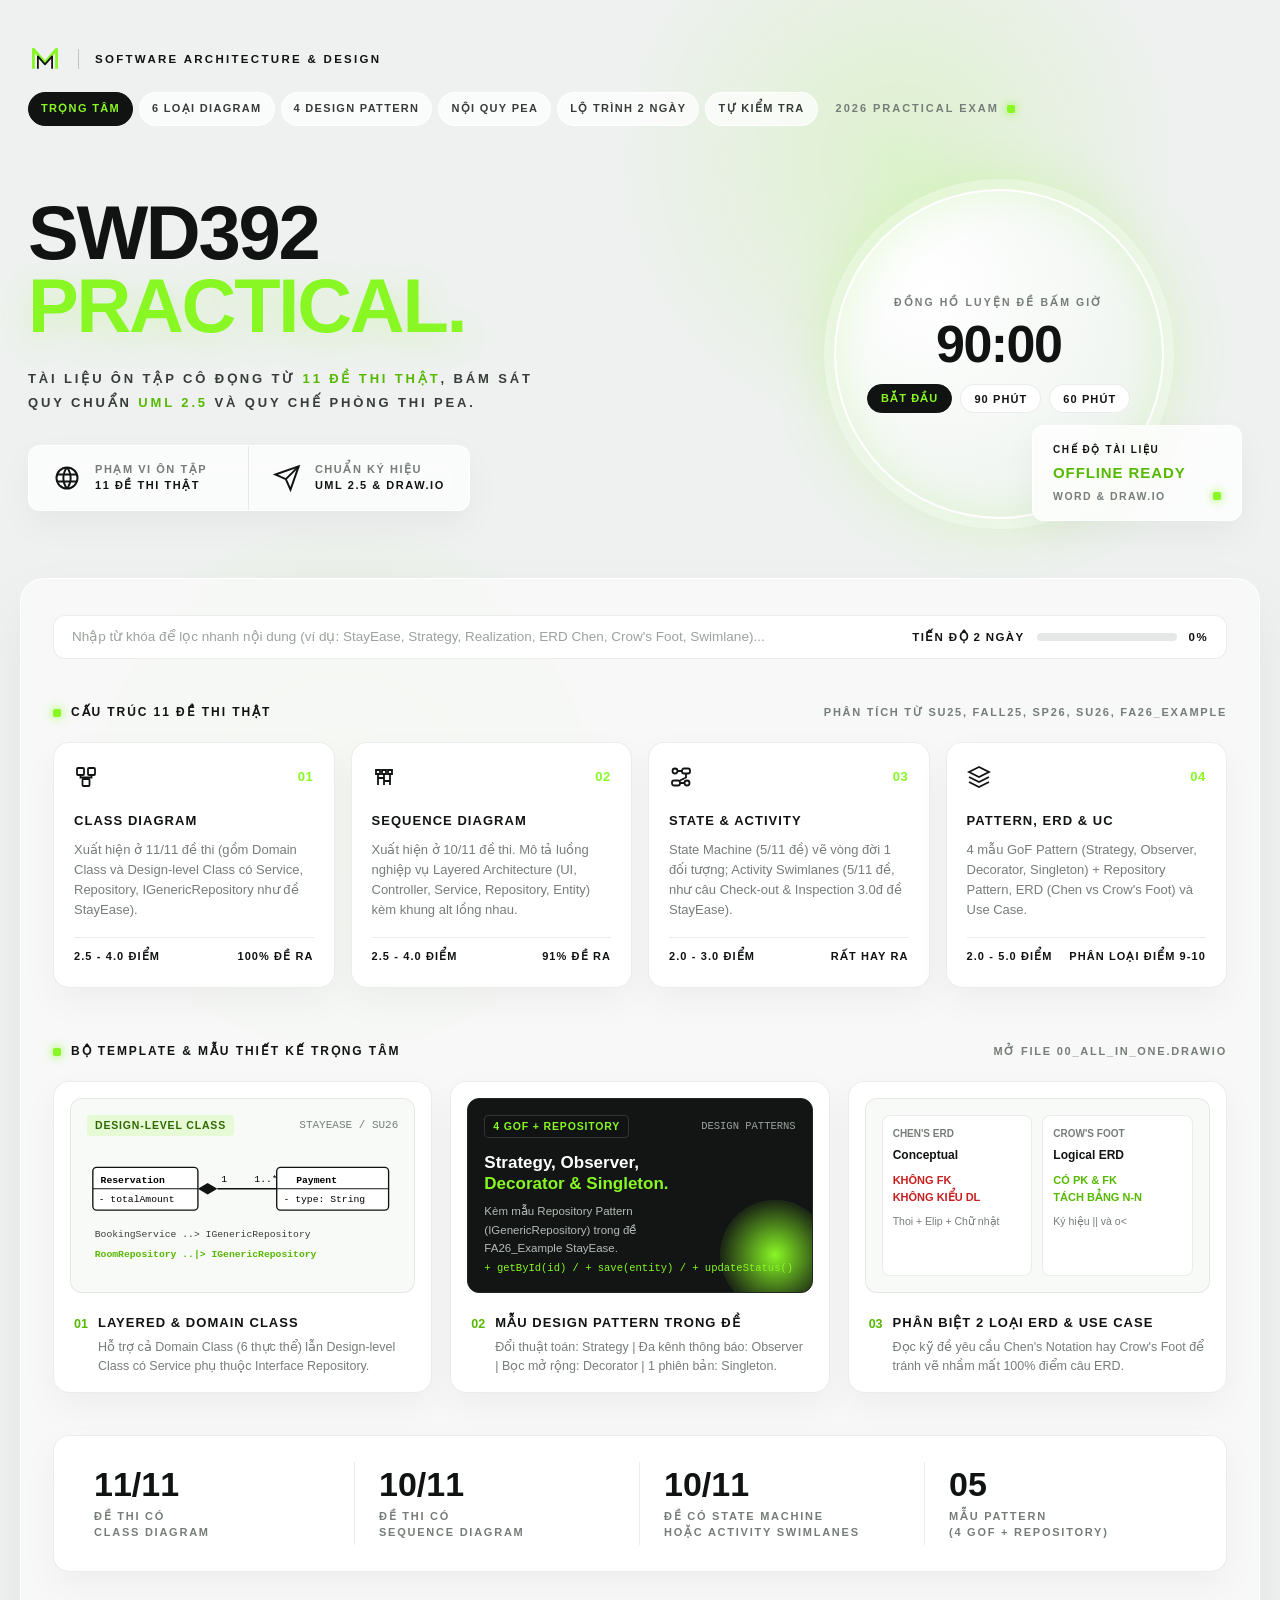
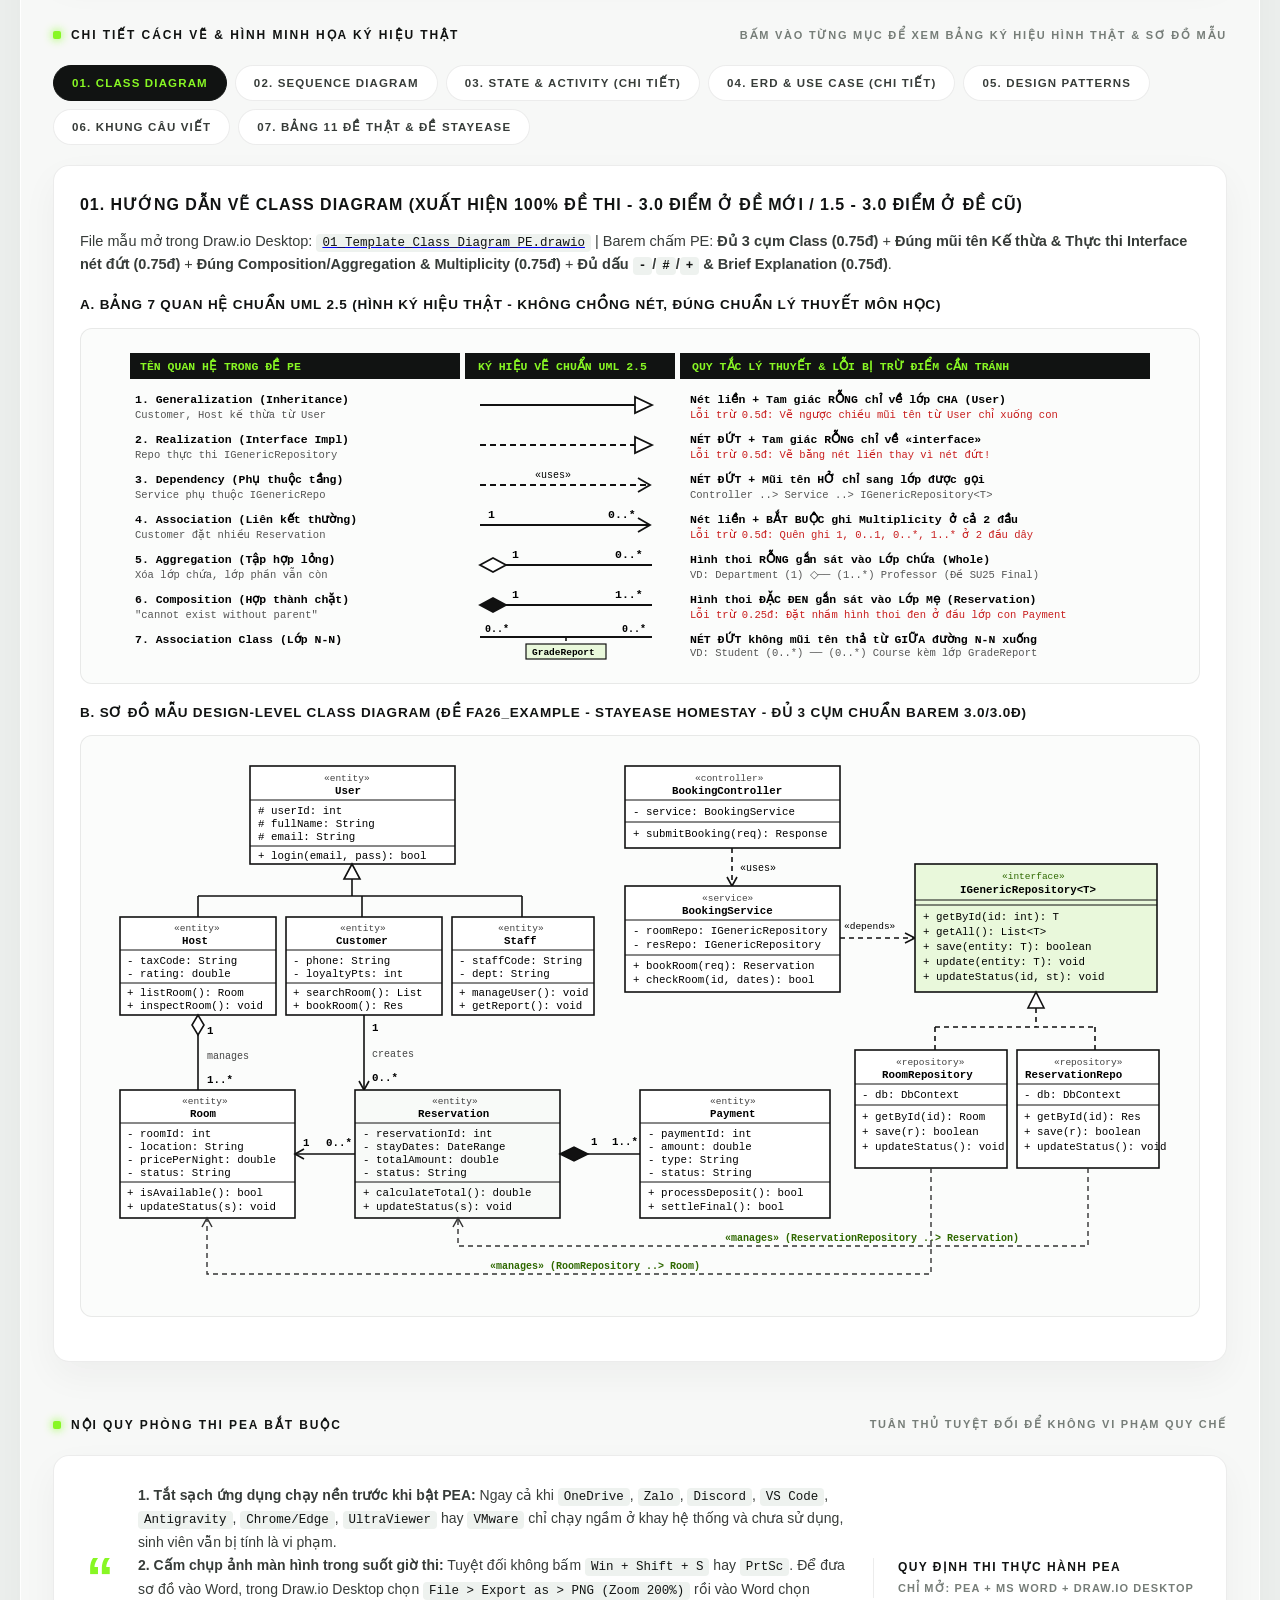
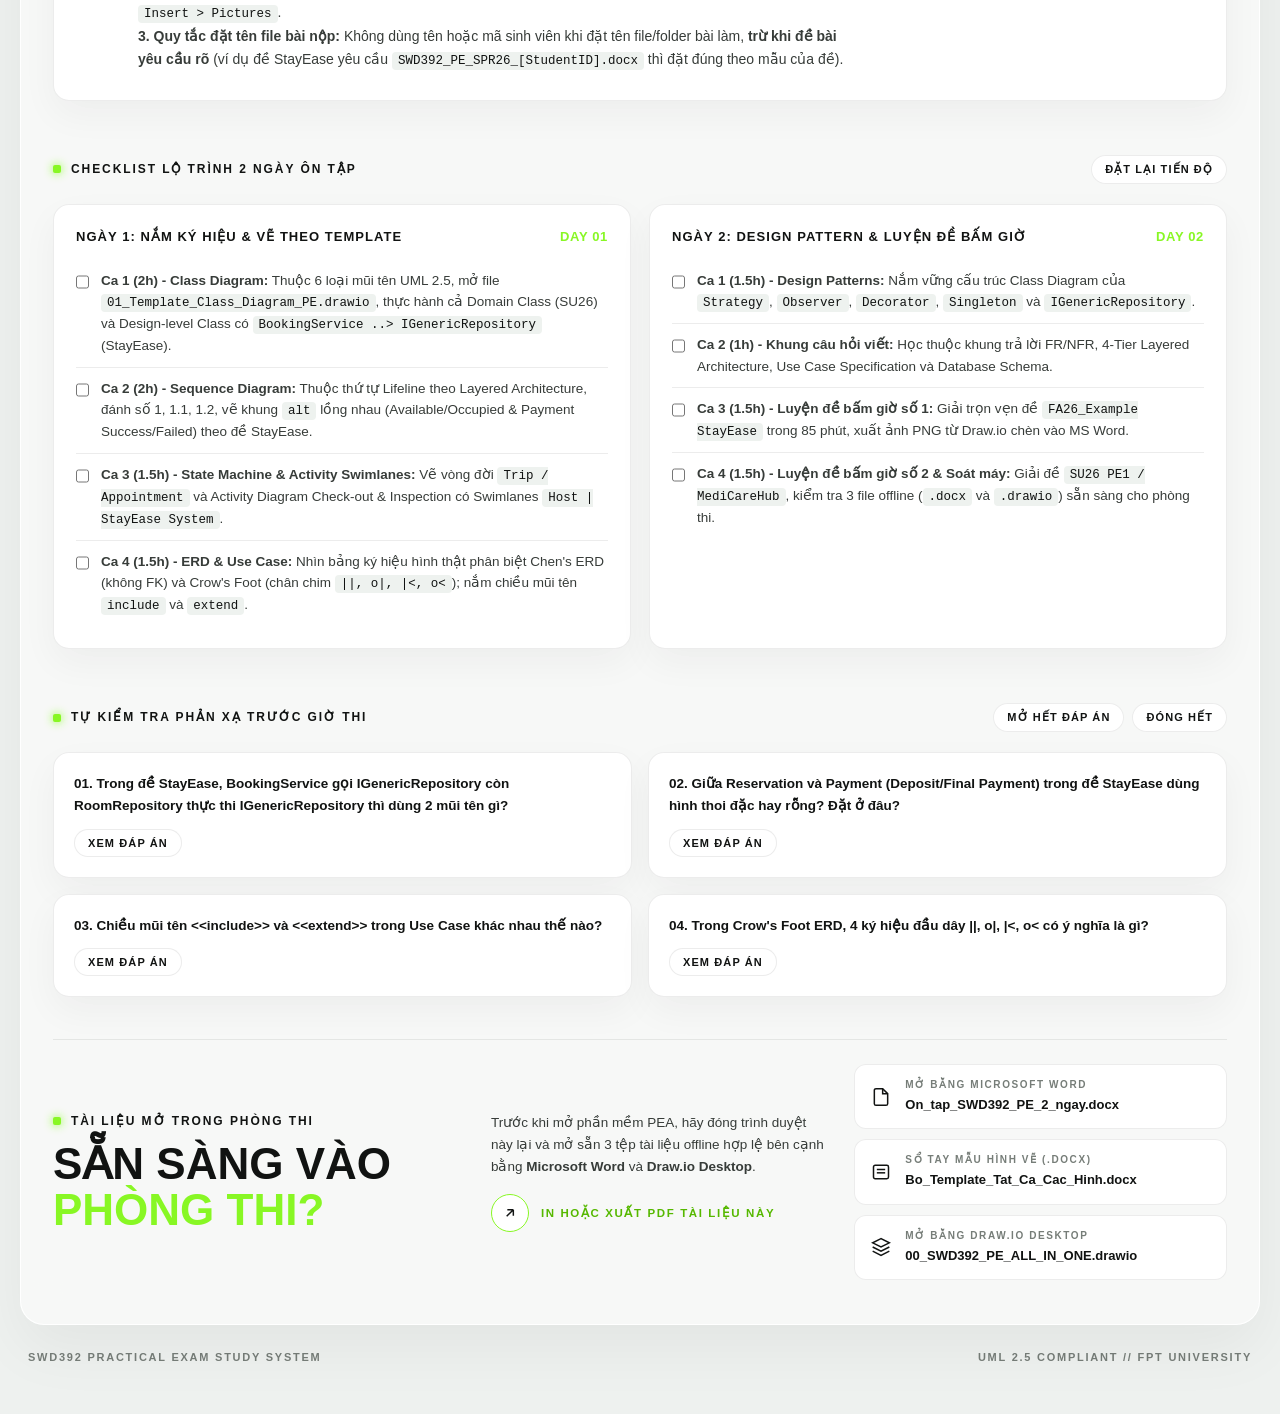
==== commit df7b4a8f: "Upgrade all UML/ERD/Pattern SVGs to UML 2.5 and SWD392 PE standards" ====
--- a/FA26_On_Tap/index.html
+++ b/FA26_On_Tap/index.html
@@ -197,7 +197,7 @@
                 <span class="feature-num">04</span>
               </div>
               <h3 class="feature-name">PATTERN, ERD &amp; UC</h3>
-              <p class="feature-desc">4 mẫu GoF Pattern (Strategy, Observer, Singleton, Factory Method) + Repository Pattern, ERD (Chen vs Crow's Foot) và Use Case.</p>
+              <p class="feature-desc">4 mẫu GoF Pattern (Strategy, Observer, Decorator, Singleton) + Repository Pattern, ERD (Chen vs Crow's Foot) và Use Case.</p>
             </div>
             <div class="feature-foot">
               <span>2.0 - 5.0 ĐIỂM</span>
@@ -265,7 +265,7 @@
               <div style="z-index:1;">
                 <div style="font-size:17px;font-weight:800;line-height:1.25;margin:12px 0 8px;">
                   Strategy, Observer,<br>
-                  <span style="color:var(--lime-neon);">Singleton &amp; Factory.</span>
+                  <span style="color:var(--lime-neon);">Decorator &amp; Singleton.</span>
                 </div>
                 <p style="font-size:11.5px;color:#b5bcb7;max-width:230px;">
                   Kèm mẫu Repository Pattern (IGenericRepository) trong đề FA26_Example StayEase.
@@ -279,7 +279,7 @@
               <span class="showcase-num">02</span>
               <div>
                 <h3 class="showcase-title">MẪU DESIGN PATTERN TRONG ĐỀ</h3>
-                <p class="showcase-sub">Đổi thuật toán: Strategy | Đa kênh thông báo: Observer | 1 phiên bản: Singleton | Tạo đối tượng: Factory.</p>
+                <p class="showcase-sub">Đổi thuật toán: Strategy | Đa kênh thông báo: Observer | Bọc mở rộng: Decorator | 1 phiên bản: Singleton.</p>
               </div>
             </div>
           </div>
@@ -356,992 +356,1396 @@
 
         <!-- ==================== MODULE 01: CLASS DIAGRAM ==================== -->
         <div id="mod-class" class="module-panel active">
-          <h3>01. Hướng dẫn vẽ Class Diagram (Xuất hiện 11/11 đề - 2.5 đến 4.0 điểm)</h3>
-          <p>File mẫu mở trong Draw.io Desktop: <a href="Templates_Hinh_Ve/01_Template_Class_Diagram_PE.drawio"><code>01_Template_Class_Diagram_PE.drawio</code></a></p>
-
-          <h4>A. Bảng 6 quan hệ chuẩn UML 2.5 (Hình ký hiệu thật)</h4>
+          <h3>01. Hướng dẫn vẽ Class Diagram (Xuất hiện 100% đề thi - 3.0 điểm ở đề mới / 1.5 - 3.0 điểm ở đề cũ)</h3>
+          <p>File mẫu mở trong Draw.io Desktop: <a href="Templates_Hinh_Ve/01_Template_Class_Diagram_PE.drawio"><code>01_Template_Class_Diagram_PE.drawio</code></a> | Barem chấm PE: <strong>Đủ 3 cụm Class (0.75đ)</strong> + <strong>Đúng mũi tên Kế thừa &amp; Thực thi Interface nét đứt (0.75đ)</strong> + <strong>Đúng Composition/Aggregation &amp; Multiplicity (0.75đ)</strong> + <strong>Đủ dấu <code>-</code>/<code>#</code>/<code>+</code> &amp; Brief Explanation (0.75đ)</strong>.</p>
+
+          <h4>A. Bảng 7 quan hệ chuẩn UML 2.5 (Hình ký hiệu thật - Không chồng nét, đúng chuẩn lý thuyết môn học)</h4>
           <div class="svg-board">
-            <svg viewBox="0 0 880 230" width="100%" height="230" xmlns="http://www.w3.org/2000/svg" font-family="Consolas, monospace" font-size="12">
-              <text x="15" y="28" font-weight="bold">1. Inheritance (Kế thừa: Customer, Host kế thừa User)</text>
-              <line x1="380" y1="24" x2="505" y2="24" stroke="#111" stroke-width="1.8"/>
-              <polygon points="520,24 505,17 505,31" fill="#fff" stroke="#111" stroke-width="1.8"/>
-              <text x="535" y="28">Nét liền + Tam giác rỗng (Trỏ vào lớp Cha)</text>
-
-              <text x="15" y="64" font-weight="bold">2. Realization (RoomRepo thực thi IGenericRepo)</text>
-              <line x1="380" y1="60" x2="505" y2="60" stroke="#111" stroke-width="1.8" stroke-dasharray="6,4"/>
-              <polygon points="520,60 505,53 505,67" fill="#fff" stroke="#111" stroke-width="1.8"/>
-              <text x="535" y="64">Nét đứt + Tam giác rỗng (Trỏ vào Interface)</text>
-
-              <text x="15" y="100" font-weight="bold">3. Composition (Reservation chứa chặt Payment)</text>
-              <polygon points="380,96 392,89 404,96 392,103" fill="#111" stroke="#111" stroke-width="1.5"/>
-              <line x1="404" y1="96" x2="520" y2="96" stroke="#111" stroke-width="1.8"/>
-              <text x="410" y="90">1</text>
-              <text x="490" y="90">1..*</text>
-              <text x="535" y="100">Hình thoi ĐẶC đặt ở phía Whole (Reservation)</text>
-
-              <text x="15" y="136" font-weight="bold">4. Aggregation (Chứa lỏng: Xóa A vẫn còn B)</text>
-              <polygon points="380,132 392,125 404,132 392,139" fill="#fff" stroke="#111" stroke-width="1.8"/>
-              <line x1="404" y1="132" x2="520" y2="132" stroke="#111" stroke-width="1.8"/>
-              <text x="410" y="126">1</text>
-              <text x="490" y="126">0..*</text>
-              <text x="535" y="136">Hình thoi RỖNG đặt ở phía Whole (Lớp chứa)</text>
-
-              <text x="15" y="172" font-weight="bold">5. Association (Customer tạo nhiều Reservation)</text>
-              <line x1="380" y1="168" x2="520" y2="168" stroke="#111" stroke-width="1.8"/>
-              <polyline points="508,161 520,168 508,175" fill="none" stroke="#111" stroke-width="1.8"/>
-              <text x="388" y="162">1</text>
-              <text x="485" y="162">0..*</text>
-              <text x="535" y="172">Nét liền + bắt buộc ghi Multiplicity ở 2 đầu</text>
-
-              <text x="15" y="208" font-weight="bold">6. Dependency (BookingService phụ thuộc IRepo)</text>
-              <line x1="380" y1="204" x2="520" y2="204" stroke="#111" stroke-width="1.8" stroke-dasharray="6,4"/>
-              <polyline points="508,197 520,204 508,211" fill="none" stroke="#111" stroke-width="1.8"/>
-              <text x="535" y="208">Nét đứt + Mũi tên hở (Service ..&gt; Repository)</text>
+            <svg viewBox="0 0 1040 315" width="100%" height="315" xmlns="http://www.w3.org/2000/svg" font-family="Consolas, monospace" font-size="11.5">
+              <!-- Header Bar -->
+              <rect x="10" y="8" width="330" height="26" fill="#111312"/>
+              <text x="20" y="25" fill="#88f724" font-weight="bold">TÊN QUAN HỆ TRONG ĐỀ PE</text>
+              <rect x="345" y="8" width="210" height="26" fill="#111312"/>
+              <text x="358" y="25" fill="#88f724" font-weight="bold">KÝ HIỆU VẼ CHUẨN UML 2.5</text>
+              <rect x="560" y="8" width="470" height="26" fill="#111312"/>
+              <text x="572" y="25" fill="#88f724" font-weight="bold">QUY TẮC LÝ THUYẾT &amp; LỖI BỊ TRỪ ĐIỂM CẦN TRÁNH</text>
+
+              <!-- Row 1: Generalization -->
+              <text x="15" y="58" font-weight="bold">1. Generalization (Inheritance)</text>
+              <text x="15" y="73" fill="#555" font-size="10.5">Customer, Host kế thừa từ User</text>
+              <line x1="360" y1="60" x2="515" y2="60" stroke="#111" stroke-width="1.8"/>
+              <polygon points="532,60 515,52 515,68" fill="#fff" stroke="#111" stroke-width="1.8"/>
+              <text x="570" y="58" font-weight="bold">Nét liền + Tam giác RỖNG chỉ về lớp CHA (User)</text>
+              <text x="570" y="73" fill="#c81e1e" font-size="10.5">Lỗi trừ 0.5đ: Vẽ ngược chiều mũi tên từ User chỉ xuống con</text>
+
+              <!-- Row 2: Realization -->
+              <text x="15" y="98" font-weight="bold">2. Realization (Interface Impl)</text>
+              <text x="15" y="113" fill="#555" font-size="10.5">Repo thực thi IGenericRepository</text>
+              <line x1="360" y1="100" x2="515" y2="100" stroke="#111" stroke-width="1.8" stroke-dasharray="6,4"/>
+              <polygon points="532,100 515,92 515,108" fill="#fff" stroke="#111" stroke-width="1.8"/>
+              <text x="570" y="98" font-weight="bold">NÉT ĐỨT + Tam giác RỖNG chỉ về «interface»</text>
+              <text x="570" y="113" fill="#c81e1e" font-size="10.5">Lỗi trừ 0.5đ: Vẽ bằng nét liền thay vì nét đứt!</text>
+
+              <!-- Row 3: Dependency -->
+              <text x="15" y="138" font-weight="bold">3. Dependency (Phụ thuộc tầng)</text>
+              <text x="15" y="153" fill="#555" font-size="10.5">Service phụ thuộc IGenericRepo</text>
+              <line x1="360" y1="140" x2="530" y2="140" stroke="#111" stroke-width="1.8" stroke-dasharray="6,4"/>
+              <polyline points="518,133 530,140 518,147" fill="none" stroke="#111" stroke-width="1.8"/>
+              <text x="415" y="133" font-size="10">«uses»</text>
+              <text x="570" y="138" font-weight="bold">NÉT ĐỨT + Mũi tên HỞ chỉ sang lớp được gọi</text>
+              <text x="570" y="153" fill="#555" font-size="10.5">Controller ..&gt; Service ..&gt; IGenericRepository&lt;T&gt;</text>
+
+              <!-- Row 4: Association -->
+              <text x="15" y="178" font-weight="bold">4. Association (Liên kết thường)</text>
+              <text x="15" y="193" fill="#555" font-size="10.5">Customer đặt nhiều Reservation</text>
+              <line x1="360" y1="180" x2="530" y2="180" stroke="#111" stroke-width="1.8"/>
+              <polyline points="518,173 530,180 518,187" fill="none" stroke="#111" stroke-width="1.8"/>
+              <text x="368" y="173" font-weight="bold">1</text>
+              <text x="488" y="173" font-weight="bold">0..*</text>
+              <text x="570" y="178" font-weight="bold">Nét liền + BẮT BUỘC ghi Multiplicity ở cả 2 đầu</text>
+              <text x="570" y="193" fill="#c81e1e" font-size="10.5">Lỗi trừ 0.5đ: Quên ghi 1, 0..1, 0..*, 1..* ở 2 đầu dây</text>
+
+              <!-- Row 5: Aggregation -->
+              <text x="15" y="218" font-weight="bold">5. Aggregation (Tập hợp lỏng)</text>
+              <text x="15" y="233" fill="#555" font-size="10.5">Xóa lớp chứa, lớp phần vẫn còn</text>
+              <polygon points="360,220 373,213 386,220 373,227" fill="#fff" stroke="#111" stroke-width="1.8"/>
+              <line x1="386" y1="220" x2="532" y2="220" stroke="#111" stroke-width="1.8"/>
+              <text x="392" y="213" font-weight="bold">1</text>
+              <text x="495" y="213" font-weight="bold">0..*</text>
+              <text x="570" y="218" font-weight="bold">Hình thoi RỖNG gắn sát vào Lớp Chứa (Whole)</text>
+              <text x="570" y="233" fill="#555" font-size="10.5">VD: Department (1) ◇── (1..*) Professor (Đề SU25 Final)</text>
+
+              <!-- Row 6: Composition -->
+              <text x="15" y="258" font-weight="bold">6. Composition (Hợp thành chặt)</text>
+              <text x="15" y="273" fill="#555" font-size="10.5">"cannot exist without parent"</text>
+              <polygon points="360,260 373,253 386,260 373,267" fill="#111" stroke="#111" stroke-width="1.8"/>
+              <line x1="386" y1="260" x2="532" y2="260" stroke="#111" stroke-width="1.8"/>
+              <text x="392" y="253" font-weight="bold">1</text>
+              <text x="495" y="253" font-weight="bold">1..*</text>
+              <text x="570" y="258" font-weight="bold">Hình thoi ĐẶC ĐEN gắn sát vào Lớp Mẹ (Reservation)</text>
+              <text x="570" y="273" fill="#c81e1e" font-size="10.5">Lỗi trừ 0.25đ: Đặt nhầm hình thoi đen ở đầu lớp con Payment</text>
+
+              <!-- Row 7: Association Class -->
+              <text x="15" y="298" font-weight="bold">7. Association Class (Lớp N-N)</text>
+              <line x1="360" y1="292" x2="532" y2="292" stroke="#111" stroke-width="1.8"/>
+              <text x="365" y="287" font-size="10" font-weight="bold">0..*</text>
+              <text x="502" y="287" font-size="10" font-weight="bold">0..*</text>
+              <line x1="446" y1="292" x2="446" y2="309" stroke="#111" stroke-width="1.6" stroke-dasharray="4,3"/>
+              <rect x="406" y="299" width="80" height="15" fill="#e9f8db" stroke="#111" stroke-width="1.2"/>
+              <text x="412" y="310" font-size="9.5" font-weight="bold">GradeReport</text>
+              <text x="570" y="298" font-weight="bold">NÉT ĐỨT không mũi tên thả từ GIỮA đường N-N xuống</text>
+              <text x="570" y="311" fill="#555" font-size="10.5">VD: Student (0..*) ── (0..*) Course kèm lớp GradeReport</text>
             </svg>
           </div>
 
-          <h4>B. Sơ đồ mẫu Design-level Class Diagram (Đề FA26_Example - StayEase Homestay - Bố cục chuẩn không cắt nét)</h4>
+          <h4>B. Sơ đồ mẫu Design-level Class Diagram (Đề FA26_Example - StayEase Homestay - Đủ 3 Cụm Chuẩn Barem 3.0/3.0đ)</h4>
           <div class="svg-board">
-            <svg viewBox="0 0 980 450" width="100%" height="450" xmlns="http://www.w3.org/2000/svg" font-family="Consolas, monospace" font-size="11">
-              <!-- ==================== LEFT ZONE: INHERITANCE TREE ==================== -->
-              <!-- User (Parent Class at top center of Host & Customer) -->
-              <rect x="115" y="15" width="190" height="88" fill="#fff" stroke="#111" stroke-width="1.6"/>
-              <text x="195" y="33" font-weight="bold">User</text>
-              <line x1="115" y1="40" x2="305" y2="40" stroke="#111"/>
-              <text x="123" y="55">- userId: String</text>
-              <text x="123" y="70">- fullName: String</text>
-              <line x1="115" y1="77" x2="305" y2="77" stroke="#111"/>
-              <text x="123" y="93">+ login(): Boolean</text>
-
-              <!-- Shared Generalization Hollow Triangle under User -->
-              <polygon points="210,103 202,118 218,118" fill="#fff" stroke="#111" stroke-width="1.6"/>
-              <line x1="210" y1="118" x2="210" y2="134" stroke="#111" stroke-width="1.6"/>
-              <line x1="100" y1="134" x2="320" y2="134" stroke="#111" stroke-width="1.6"/>
-              <line x1="100" y1="134" x2="100" y2="155" stroke="#111" stroke-width="1.6"/>
-              <line x1="320" y1="134" x2="320" y2="155" stroke="#111" stroke-width="1.6"/>
-
-              <!-- Host (Left Child) -->
-              <rect x="15" y="155" width="175" height="90" fill="#fff" stroke="#111" stroke-width="1.6"/>
-              <text x="88" y="173" font-weight="bold">Host</text>
-              <line x1="15" y1="180" x2="190" y2="180" stroke="#111"/>
-              <text x="23" y="196">- taxCode: String</text>
-              <text x="23" y="210">- rating: Double</text>
-              <line x1="15" y1="217" x2="190" y2="217" stroke="#111"/>
-              <text x="23" y="233">+ inspectRoom(): void</text>
-
-              <!-- Customer (Right Child) -->
-              <rect x="230" y="155" width="180" height="90" fill="#fff" stroke="#111" stroke-width="1.6"/>
-              <text x="292" y="173" font-weight="bold">Customer</text>
-              <line x1="230" y1="180" x2="410" y2="180" stroke="#111"/>
-              <text x="238" y="196">- phone: String</text>
-              <text x="238" y="210">- loyaltyPoints: Int</text>
-              <line x1="230" y1="217" x2="410" y2="217" stroke="#111"/>
-              <text x="238" y="233">+ bookRoom(): Reservation</text>
-
-              <!-- ==================== BOTTOM ZONE: DOMAIN ENTITIES ==================== -->
-              <!-- Association: Host (1) --- (1..*) Room -->
-              <line x1="100" y1="245" x2="100" y2="310" stroke="#111" stroke-width="1.6"/>
-              <text x="108" y="262" font-weight="bold">1</text>
-              <text x="108" y="302" font-weight="bold">1..*</text>
+            <svg viewBox="0 0 1060 540" width="100%" height="540" xmlns="http://www.w3.org/2000/svg" font-family="Consolas, monospace" font-size="10.8">
+              <!-- ==================== CỤM 1 (TRÊN TRÁI): USER INHERITANCE HIERARCHY ==================== -->
+              <!-- User Abstract / Parent Class -->
+              <rect x="140" y="14" width="205" height="98" fill="#fff" stroke="#111" stroke-width="1.6"/>
+              <text x="214" y="29" font-size="9.5" fill="#444">«entity»</text>
+              <text x="225" y="42" font-weight="bold">User</text>
+              <line x1="140" y1="48" x2="345" y2="48" stroke="#111"/>
+              <text x="148" y="62"># userId: int</text>
+              <text x="148" y="75"># fullName: String</text>
+              <text x="148" y="88"># email: String</text>
+              <line x1="140" y1="94" x2="345" y2="94" stroke="#111"/>
+              <text x="148" y="107">+ login(email, pass): bool</text>
+
+              <!-- Shared Generalization Hollow Triangle pointing to User -->
+              <polygon points="242,112 234,127 250,127" fill="#fff" stroke="#111" stroke-width="1.6"/>
+              <line x1="242" y1="127" x2="242" y2="144" stroke="#111" stroke-width="1.6"/>
+              <line x1="88" y1="144" x2="412" y2="144" stroke="#111" stroke-width="1.6"/>
+              <line x1="88" y1="144" x2="88" y2="165" stroke="#111" stroke-width="1.6"/>
+              <line x1="252" y1="144" x2="252" y2="165" stroke="#111" stroke-width="1.6"/>
+              <line x1="412" y1="144" x2="412" y2="165" stroke="#111" stroke-width="1.6"/>
+
+              <!-- Role 1: Host (Left) -->
+              <rect x="10" y="165" width="156" height="98" fill="#fff" stroke="#111" stroke-width="1.6"/>
+              <text x="64" y="179" font-size="9.5" fill="#444">«entity»</text>
+              <text x="72" y="192" font-weight="bold">Host</text>
+              <line x1="10" y1="198" x2="166" y2="198" stroke="#111"/>
+              <text x="17" y="212">- taxCode: String</text>
+              <text x="17" y="225">- rating: double</text>
+              <line x1="10" y1="231" x2="166" y2="231" stroke="#111"/>
+              <text x="17" y="244">+ listRoom(): Room</text>
+              <text x="17" y="257">+ inspectRoom(): void</text>
+
+              <!-- Role 2: Customer (Middle) -->
+              <rect x="176" y="165" width="156" height="98" fill="#fff" stroke="#111" stroke-width="1.6"/>
+              <text x="230" y="179" font-size="9.5" fill="#444">«entity»</text>
+              <text x="226" y="192" font-weight="bold">Customer</text>
+              <line x1="176" y1="198" x2="332" y2="198" stroke="#111"/>
+              <text x="183" y="212">- phone: String</text>
+              <text x="183" y="225">- loyaltyPts: int</text>
+              <line x1="176" y1="231" x2="332" y2="231" stroke="#111"/>
+              <text x="183" y="244">+ searchRoom(): List</text>
+              <text x="183" y="257">+ bookRoom(): Res</text>
+
+              <!-- Role 3: Staff / Admin (Right) -->
+              <rect x="342" y="165" width="142" height="98" fill="#fff" stroke="#111" stroke-width="1.6"/>
+              <text x="388" y="179" font-size="9.5" fill="#444">«entity»</text>
+              <text x="394" y="192" font-weight="bold">Staff</text>
+              <line x1="342" y1="198" x2="484" y2="198" stroke="#111"/>
+              <text x="349" y="212">- staffCode: String</text>
+              <text x="349" y="225">- dept: String</text>
+              <line x1="342" y1="231" x2="484" y2="231" stroke="#111"/>
+              <text x="349" y="244">+ manageUser(): void</text>
+              <text x="349" y="257">+ getReport(): void</text>
+
+              <!-- ==================== CỤM 2 (DƯỚI TRÁI & GIỮA): DOMAIN ENTITIES ==================== -->
+              <!-- Aggregation: Host (1) o-- (1..*) Room -->
+              <polygon points="88,263 82,273 88,283 94,273" fill="#fff" stroke="#111" stroke-width="1.6"/>
+              <line x1="88" y1="283" x2="88" y2="338" stroke="#111" stroke-width="1.6"/>
+              <text x="97" y="282" font-weight="bold">1</text>
+              <text x="97" y="307" font-size="10" fill="#444">manages</text>
+              <text x="97" y="331" font-weight="bold">1..*</text>
 
               <!-- Room (Below Host) -->
-              <rect x="15" y="310" width="175" height="115" fill="#fff" stroke="#111" stroke-width="1.6"/>
-              <text x="86" y="328" font-weight="bold">Room</text>
-              <line x1="15" y1="335" x2="190" y2="335" stroke="#111"/>
-              <text x="23" y="351">- roomId: String</text>
-              <text x="23" y="366">- pricePerNight: Double</text>
-              <text x="23" y="381">- status: String</text>
-              <line x1="15" y1="388" x2="190" y2="388" stroke="#111"/>
-              <text x="23" y="404">+ checkAvail(): Boolean</text>
-              <text x="23" y="418">+ updateStatus(s): void</text>
-
-              <!-- Association: Customer (1) --- (0..*) Reservation -->
-              <line x1="320" y1="245" x2="320" y2="310" stroke="#111" stroke-width="1.6"/>
-              <text x="328" y="262" font-weight="bold">1</text>
-              <text x="328" y="302" font-weight="bold">0..*</text>
-
-              <!-- Association: Room (1) --- (0..*) Reservation -->
-              <line x1="190" y1="368" x2="255" y2="368" stroke="#111" stroke-width="1.6"/>
-              <text x="197" y="360" font-weight="bold">1</text>
-              <text x="222" y="360" font-weight="bold">0..*</text>
-
-              <!-- Reservation (Below Customer) -->
-              <rect x="255" y="310" width="210" height="115" fill="#f8faf8" stroke="#111" stroke-width="1.6"/>
-              <text x="320" y="328" font-weight="bold">Reservation</text>
-              <line x1="255" y1="335" x2="465" y2="335" stroke="#111"/>
-              <text x="263" y="351">- reservationId: String</text>
-              <text x="263" y="366">- stayDates: DateRange</text>
-              <text x="263" y="381">- totalAmount: Double</text>
-              <text x="263" y="395">- status: String</text>
-              <line x1="255" y1="401" x2="465" y2="401" stroke="#111"/>
-              <text x="263" y="417">+ calculateTotal(): Double</text>
+              <rect x="10" y="338" width="175" height="128" fill="#fff" stroke="#111" stroke-width="1.6"/>
+              <text x="72" y="352" font-size="9.5" fill="#444">«entity»</text>
+              <text x="80" y="365" font-weight="bold">Room</text>
+              <line x1="10" y1="371" x2="185" y2="371" stroke="#111"/>
+              <text x="17" y="385">- roomId: int</text>
+              <text x="17" y="398">- location: String</text>
+              <text x="17" y="411">- pricePerNight: double</text>
+              <text x="17" y="424">- status: String</text>
+              <line x1="10" y1="430" x2="185" y2="430" stroke="#111"/>
+              <text x="17" y="444">+ isAvailable(): bool</text>
+              <text x="17" y="458">+ updateStatus(s): void</text>
+
+              <!-- Association: Customer (1) --> (0..*) Reservation -->
+              <line x1="254" y1="263" x2="254" y2="338" stroke="#111" stroke-width="1.6"/>
+              <polyline points="249,329 254,338 259,329" fill="none" stroke="#111" stroke-width="1.6"/>
+              <text x="262" y="279" font-weight="bold">1</text>
+              <text x="262" y="305" font-size="10" fill="#444">creates</text>
+              <text x="262" y="329" font-weight="bold">0..*</text>
+
+              <!-- Association: Room (1) <-- (0..*) Reservation -->
+              <line x1="185" y1="402" x2="245" y2="402" stroke="#111" stroke-width="1.6"/>
+              <polyline points="194,397 185,402 194,407" fill="none" stroke="#111" stroke-width="1.6"/>
+              <text x="193" y="394" font-weight="bold">1</text>
+              <text x="216" y="394" font-weight="bold">0..*</text>
+
+              <!-- Reservation (Center) -->
+              <rect x="245" y="338" width="205" height="128" fill="#f8faf8" stroke="#111" stroke-width="1.6"/>
+              <text x="322" y="352" font-size="9.5" fill="#444">«entity»</text>
+              <text x="308" y="365" font-weight="bold">Reservation</text>
+              <line x1="245" y1="371" x2="450" y2="371" stroke="#111"/>
+              <text x="253" y="385">- reservationId: int</text>
+              <text x="253" y="398">- stayDates: DateRange</text>
+              <text x="253" y="411">- totalAmount: double</text>
+              <text x="253" y="424">- status: String</text>
+              <line x1="245" y1="430" x2="450" y2="430" stroke="#111"/>
+              <text x="253" y="444">+ calculateTotal(): double</text>
+              <text x="253" y="458">+ updateStatus(s): void</text>
 
               <!-- Composition: Reservation (1) *-- (1..*) Payment -->
-              <polygon points="465,368 479,361 493,368 479,375" fill="#111" stroke="#111" stroke-width="1.5"/>
-              <line x1="493" y1="368" x2="555" y2="368" stroke="#111" stroke-width="1.6"/>
-              <text x="497" y="359" font-weight="bold">1</text>
-              <text x="522" y="359" font-weight="bold">1..*</text>
+              <polygon points="450,402 464,395 478,402 464,409" fill="#111" stroke="#111" stroke-width="1.5"/>
+              <line x1="478" y1="402" x2="530" y2="402" stroke="#111" stroke-width="1.6"/>
+              <text x="481" y="393" font-weight="bold">1</text>
+              <text x="502" y="393" font-weight="bold">1..*</text>
 
               <!-- Payment (Right of Reservation) -->
-              <rect x="555" y="310" width="195" height="115" fill="#fff" stroke="#111" stroke-width="1.6"/>
-              <text x="628" y="328" font-weight="bold">Payment</text>
-              <line x1="555" y1="335" x2="750" y2="335" stroke="#111"/>
-              <text x="563" y="351">- paymentId: String</text>
-              <text x="563" y="366">- amount: Double</text>
-              <text x="563" y="381">- type: String</text>
-              <text x="563" y="395">- status: String</text>
-              <line x1="555" y1="401" x2="750" y2="401" stroke="#111"/>
-              <text x="563" y="417">+ processDeposit(): Boolean</text>
-
-              <!-- ==================== RIGHT ZONE: SERVICE & REPOSITORY LAYER ==================== -->
+              <rect x="530" y="338" width="190" height="128" fill="#fff" stroke="#111" stroke-width="1.6"/>
+              <text x="600" y="352" font-size="9.5" fill="#444">«entity»</text>
+              <text x="600" y="365" font-weight="bold">Payment</text>
+              <line x1="530" y1="371" x2="720" y2="371" stroke="#111"/>
+              <text x="538" y="385">- paymentId: int</text>
+              <text x="538" y="398">- amount: double</text>
+              <text x="538" y="411">- type: String</text>
+              <text x="538" y="424">- status: String</text>
+              <line x1="530" y1="430" x2="720" y2="430" stroke="#111"/>
+              <text x="538" y="444">+ processDeposit(): bool</text>
+              <text x="538" y="458">+ settleFinal(): bool</text>
+
+              <!-- ==================== CỤM 3 (BÊN PHẢI): LAYERED ARCHITECTURE & REPOSITORY PATTERN ==================== -->
+              <!-- BookingController -->
+              <rect x="515" y="14" width="215" height="82" fill="#fff" stroke="#111" stroke-width="1.6"/>
+              <text x="585" y="29" font-size="9.5" fill="#444">«controller»</text>
+              <text x="562" y="42" font-weight="bold">BookingController</text>
+              <line x1="515" y1="48" x2="730" y2="48" stroke="#111"/>
+              <text x="523" y="63">- service: BookingService</text>
+              <line x1="515" y1="70" x2="730" y2="70" stroke="#111"/>
+              <text x="523" y="85">+ submitBooking(req): Response</text>
+
+              <!-- Dependency: BookingController ..> BookingService -->
+              <line x1="622" y1="96" x2="622" y2="134" stroke="#111" stroke-width="1.6" stroke-dasharray="5,4"/>
+              <polyline points="617,125 622,134 627,125" fill="none" stroke="#111" stroke-width="1.6"/>
+              <text x="630" y="119" font-size="10">«uses»</text>
+
               <!-- BookingService -->
-              <rect x="445" y="15" width="215" height="95" fill="#fff" stroke="#111" stroke-width="1.6"/>
-              <text x="515" y="31" font-size="10">&lt;&lt;service&gt;&gt;</text>
-              <text x="502" y="45" font-weight="bold">BookingService</text>
-              <line x1="445" y1="52" x2="660" y2="52" stroke="#111"/>
-              <text x="453" y="68">- roomRepo: IGenericRepository</text>
-              <text x="453" y="82">- resRepo: IGenericRepository</text>
-              <line x1="445" y1="88" x2="660" y2="88" stroke="#111"/>
-              <text x="453" y="103">+ bookRoom(req): Reservation</text>
+              <rect x="515" y="134" width="215" height="106" fill="#fff" stroke="#111" stroke-width="1.6"/>
+              <text x="592" y="149" font-size="9.5" fill="#444">«service»</text>
+              <text x="572" y="162" font-weight="bold">BookingService</text>
+              <line x1="515" y1="168" x2="730" y2="168" stroke="#111"/>
+              <text x="523" y="182">- roomRepo: IGenericRepository</text>
+              <text x="523" y="196">- resRepo: IGenericRepository</text>
+              <line x1="515" y1="203" x2="730" y2="203" stroke="#111"/>
+              <text x="523" y="217">+ bookRoom(req): Reservation</text>
+              <text x="523" y="231">+ checkRoom(id, dates): bool</text>
 
               <!-- Dependency: BookingService ..> IGenericRepository<T> -->
-              <line x1="660" y1="62" x2="735" y2="62" stroke="#111" stroke-width="1.6" stroke-dasharray="6,4"/>
-              <polyline points="724,56 735,62 724,68" fill="none" stroke="#111" stroke-width="1.6"/>
-              <text x="672" y="54" font-size="10">&lt;&lt;use&gt;&gt;</text>
+              <line x1="730" y1="186" x2="805" y2="186" stroke="#111" stroke-width="1.6" stroke-dasharray="5,4"/>
+              <polyline points="795,181 805,186 795,191" fill="none" stroke="#111" stroke-width="1.6"/>
+              <text x="734" y="177" font-size="9.5">«depends»</text>
 
               <!-- IGenericRepository<T> -->
-              <rect x="735" y="15" width="230" height="95" fill="#e9f8db" stroke="#111" stroke-width="1.6"/>
-              <text x="808" y="31" font-size="10">&lt;&lt;interface&gt;&gt;</text>
-              <text x="772" y="45" font-weight="bold">IGenericRepository&lt;T&gt;</text>
-              <line x1="735" y1="52" x2="965" y2="52" stroke="#111"/>
-              <line x1="735" y1="58" x2="965" y2="58" stroke="#111"/>
-              <text x="743" y="73">+ getById(id: String): T</text>
-              <text x="743" y="88">+ save(entity: T): Boolean</text>
-              <text x="743" y="103">+ updateStatus(id, st): void</text>
+              <rect x="805" y="112" width="242" height="128" fill="#e9f8db" stroke="#111" stroke-width="1.6"/>
+              <text x="892" y="127" font-size="9.5" fill="#2f6800">«interface»</text>
+              <text x="850" y="141" font-weight="bold">IGenericRepository&lt;T&gt;</text>
+              <line x1="805" y1="148" x2="1047" y2="148" stroke="#111"/>
+              <line x1="805" y1="153" x2="1047" y2="153" stroke="#111"/>
+              <text x="813" y="168">+ getById(id: int): T</text>
+              <text x="813" y="183">+ getAll(): List&lt;T&gt;</text>
+              <text x="813" y="198">+ save(entity: T): boolean</text>
+              <text x="813" y="213">+ update(entity: T): void</text>
+              <text x="813" y="228">+ updateStatus(id, st): void</text>
 
               <!-- Shared Realization Hollow Triangle under IGenericRepository<T> -->
-              <polygon points="850,110 842,126 858,126" fill="#fff" stroke="#111" stroke-width="1.6"/>
-              <line x1="850" y1="126" x2="850" y2="148" stroke="#111" stroke-width="1.6" stroke-dasharray="6,4"/>
-              <line x1="740" y1="148" x2="900" y2="148" stroke="#111" stroke-width="1.6" stroke-dasharray="6,4"/>
-              <line x1="740" y1="148" x2="740" y2="172" stroke="#111" stroke-width="1.6" stroke-dasharray="6,4"/>
-              <line x1="900" y1="148" x2="900" y2="172" stroke="#111" stroke-width="1.6" stroke-dasharray="6,4"/>
+              <polygon points="926,240 918,256 934,256" fill="#fff" stroke="#111" stroke-width="1.6"/>
+              <line x1="926" y1="256" x2="926" y2="275" stroke="#111" stroke-width="1.6" stroke-dasharray="5,4"/>
+              <line x1="825" y1="275" x2="985" y2="275" stroke="#111" stroke-width="1.6" stroke-dasharray="5,4"/>
+              <line x1="825" y1="275" x2="825" y2="298" stroke="#111" stroke-width="1.6" stroke-dasharray="5,4"/>
+              <line x1="985" y1="275" x2="985" y2="298" stroke="#111" stroke-width="1.6" stroke-dasharray="5,4"/>
 
               <!-- RoomRepository -->
-              <rect x="655" y="172" width="165" height="95" fill="#fff" stroke="#111" stroke-width="1.6"/>
-              <text x="688" y="190" font-weight="bold">RoomRepository</text>
-              <line x1="655" y1="197" x2="820" y2="197" stroke="#111"/>
-              <text x="663" y="212">- dbContext: DbContext</text>
-              <line x1="655" y1="219" x2="820" y2="219" stroke="#111"/>
-              <text x="663" y="235">+ getById(id): Room</text>
-              <text x="663" y="250">+ updateStatus(): void</text>
+              <rect x="745" y="298" width="152" height="118" fill="#fff" stroke="#111" stroke-width="1.6"/>
+              <text x="786" y="313" font-size="9.5" fill="#444">«repository»</text>
+              <text x="772" y="326" font-weight="bold">RoomRepository</text>
+              <line x1="745" y1="332" x2="897" y2="332" stroke="#111"/>
+              <text x="752" y="346">- db: DbContext</text>
+              <line x1="745" y1="353" x2="897" y2="353" stroke="#111"/>
+              <text x="752" y="368">+ getById(id): Room</text>
+              <text x="752" y="383">+ save(r): boolean</text>
+              <text x="752" y="398">+ updateStatus(): void</text>
 
               <!-- ReservationRepository -->
-              <rect x="830" y="172" width="140" height="95" fill="#fff" stroke="#111" stroke-width="1.6"/>
-              <text x="840" y="190" font-weight="bold">ReservationRepo</text>
-              <line x1="830" y1="197" x2="970" y2="197" stroke="#111"/>
-              <text x="838" y="212">- db: DbContext</text>
-              <line x1="830" y1="219" x2="970" y2="219" stroke="#111"/>
-              <text x="838" y="235">+ getById(id): Res</text>
-              <text x="838" y="250">+ save(r): Boolean</text>
+              <rect x="907" y="298" width="142" height="118" fill="#fff" stroke="#111" stroke-width="1.6"/>
+              <text x="944" y="313" font-size="9.5" fill="#444">«repository»</text>
+              <text x="915" y="326" font-weight="bold">ReservationRepo</text>
+              <line x1="907" y1="332" x2="1049" y2="332" stroke="#111"/>
+              <text x="914" y="346">- db: DbContext</text>
+              <line x1="907" y1="353" x2="1049" y2="353" stroke="#111"/>
+              <text x="914" y="368">+ getById(id): Res</text>
+              <text x="914" y="383">+ save(r): boolean</text>
+              <text x="914" y="398">+ updateStatus(): void</text>
+
+              <!-- Clean Bottom Corridors: Repositories ..> Domain Entities («manages») -->
+              <!-- ReservationRepo ..> Reservation -->
+              <polyline points="978,416 978,494 348,494 348,466" fill="none" stroke="#333" stroke-width="1.4" stroke-dasharray="5,4"/>
+              <polyline points="343,475 348,466 353,475" fill="none" stroke="#333" stroke-width="1.5"/>
+              <text x="615" y="489" font-size="10" fill="#2f6800" font-weight="bold">«manages» (ReservationRepository ..&gt; Reservation)</text>
+
+              <!-- RoomRepository ..> Room -->
+              <polyline points="821,416 821,522 97,522 97,466" fill="none" stroke="#333" stroke-width="1.4" stroke-dasharray="5,4"/>
+              <polyline points="92,475 97,466 102,475" fill="none" stroke="#333" stroke-width="1.5"/>
+              <text x="380" y="517" font-size="10" fill="#2f6800" font-weight="bold">«manages» (RoomRepository ..&gt; Room)</text>
             </svg>
           </div>
         </div>
 
         <!-- ==================== MODULE 02: SEQUENCE DIAGRAM ==================== -->
         <div id="mod-seq" class="module-panel">
-          <h3>02. Hướng dẫn vẽ Sequence Diagram (Xuất hiện 10/11 đề - 2.5 đến 4.0 điểm)</h3>
-          <p>File mẫu mở trong Draw.io Desktop: <a href="Templates_Hinh_Ve/02_Template_Sequence_Diagram_PE.drawio"><code>02_Template_Sequence_Diagram_PE.drawio</code></a></p>
-
-          <h4>Sơ đồ mẫu Sequence Diagram theo kiến trúc phân tầng (Đề StayEase Q2 - 4.0 điểm)</h4>
+          <h3>02. Hướng dẫn vẽ Sequence Diagram (Xuất hiện 100% đề thi - 4.0 điểm ở đề mới, cao điểm nhất bài thi!)</h3>
+          <p>File mẫu mở trong Draw.io Desktop: <a href="Templates_Hinh_Ve/02_Template_Sequence_Diagram_PE.drawio"><code>02_Template_Sequence_Diagram_PE.drawio</code></a> | Barem chấm PE: <strong>Đúng thứ tự Lifelines Layered Architecture (0.75đ)</strong> + <strong>Gọi hàm qua Repository rõ ràng (0.75đ)</strong> + <strong>Khung <code>alt</code> số 1 kiểm tra trống/mở (1.0đ)</strong> + <strong>Khung <code>alt</code> số 2 kiểm tra thanh toán (0.75đ)</strong> + <strong>Mũi tên trả về nét đứt &amp; Brief Explanation (0.75đ)</strong>.</p>
+
+          <h4>A. Bảng 6 Ký Hiệu Hình Thật Chuẩn UML 2.5 Cho Sequence Diagram</h4>
           <div class="svg-board">
-            <svg viewBox="0 0 940 410" width="100%" height="410" xmlns="http://www.w3.org/2000/svg" font-family="Consolas, monospace" font-size="11">
-              <rect x="5" y="5" width="930" height="400" fill="none" stroke="#111" stroke-width="1.5"/>
-              <polygon points="5,5 215,5 215,20 205,28 5,28" fill="#e9f8db" stroke="#111" stroke-width="1.2"/>
-              <text x="12" y="21" font-weight="bold">sd StayEase Room Booking</text>
-
-              <!-- Lifelines -->
-              <rect x="20" y="38" width="85" height="30" fill="#fff" stroke="#111" stroke-width="1.4"/>
-              <text x="28" y="57" font-weight="bold">:Customer</text>
-              <line x1="62" y1="68" x2="62" y2="390" stroke="#666" stroke-dasharray="5,4"/>
-
-              <rect x="140" y="38" width="95" height="30" fill="#fff" stroke="#111" stroke-width="1.4"/>
-              <text x="152" y="57" font-weight="bold">:BookingUI</text>
-              <line x1="187" y1="68" x2="187" y2="390" stroke="#666" stroke-dasharray="5,4"/>
-
-              <rect x="275" y="38" width="135" height="30" fill="#fff" stroke="#111" stroke-width="1.4"/>
-              <text x="283" y="57" font-weight="bold">:BookingController</text>
-              <line x1="342" y1="68" x2="342" y2="390" stroke="#666" stroke-dasharray="5,4"/>
-
-              <rect x="450" y="38" width="115" height="30" fill="#fff" stroke="#111" stroke-width="1.4"/>
-              <text x="462" y="57" font-weight="bold">:RoomRepo</text>
-              <line x1="507" y1="68" x2="507" y2="390" stroke="#666" stroke-dasharray="5,4"/>
-
-              <rect x="605" y="38" width="125" height="30" fill="#fff" stroke="#111" stroke-width="1.4"/>
-              <text x="615" y="57" font-weight="bold">:PaymentService</text>
-              <line x1="667" y1="68" x2="667" y2="390" stroke="#666" stroke-dasharray="5,4"/>
-
-              <rect x="765" y="38" width="150" height="30" fill="#fff" stroke="#111" stroke-width="1.4"/>
-              <text x="777" y="57" font-weight="bold">:ReservationRepo</text>
-              <line x1="840" y1="68" x2="840" y2="390" stroke="#666" stroke-dasharray="5,4"/>
-
-              <!-- Step 1 -->
-              <line x1="62" y1="90" x2="187" y2="90" stroke="#111" stroke-width="1.5"/>
-              <polygon points="187,90 178,85 178,95" fill="#111"/>
-              <text x="68" y="84">1: submitBooking(roomId, dates)</text>
-
-              <line x1="187" y1="114" x2="342" y2="114" stroke="#111" stroke-width="1.5"/>
-              <polygon points="342,114 333,109 333,119" fill="#111"/>
-              <text x="195" y="108">1.1: bookRoom(roomId, dates)</text>
-
-              <line x1="342" y1="138" x2="507" y2="138" stroke="#111" stroke-width="1.5"/>
-              <polygon points="507,138 498,133 498,143" fill="#111"/>
-              <text x="350" y="132">1.1.1: getById(roomId)</text>
-
-              <line x1="507" y1="160" x2="342" y2="160" stroke="#111" stroke-width="1.4" stroke-dasharray="5,4"/>
-              <polyline points="351,155 342,160 351,165" fill="none" stroke="#111" stroke-width="1.4"/>
-              <text x="362" y="155">1.1.2: return roomStatus</text>
-
-              <!-- Outer alt: Room Availability -->
-              <rect x="125" y="174" width="795" height="212" fill="none" stroke="#111" stroke-width="1.5"/>
-              <polygon points="125,174 170,174 170,188 162,194 125,194" fill="#e9f8db" stroke="#111"/>
-              <text x="132" y="188" font-weight="bold">alt</text>
-              <text x="182" y="188" font-weight="bold">[roomStatus == AVAILABLE]</text>
-
-              <line x1="342" y1="206" x2="667" y2="206" stroke="#111" stroke-width="1.5"/>
-              <polygon points="667,206 658,201 658,211" fill="#111"/>
-              <text x="355" y="200">1.1.3: processDepositPayment(amount)</text>
-
-              <!-- Inner alt: Payment Status -->
-              <rect x="150" y="220" width="755" height="120" fill="none" stroke="#333" stroke-width="1.3"/>
-              <polygon points="150,220 190,220 190,232 183,238 150,238" fill="#eee" stroke="#333"/>
-              <text x="155" y="233" font-weight="bold">alt</text>
-              <text x="200" y="233" font-weight="bold">[paymentResult == SUCCESS]</text>
-
-              <line x1="342" y1="252" x2="840" y2="252" stroke="#111" stroke-width="1.5"/>
-              <polygon points="840,252 831,247 831,257" fill="#111"/>
-              <text x="520" y="246">1.1.4: save(newReservation)</text>
-
-              <line x1="342" y1="274" x2="507" y2="274" stroke="#111" stroke-width="1.5"/>
-              <polygon points="507,274 498,269 498,279" fill="#111"/>
-              <text x="352" y="268">1.1.5: updateStatus(roomId, "Booked")</text>
-
-              <line x1="342" y1="296" x2="187" y2="296" stroke="#111" stroke-width="1.4" stroke-dasharray="5,4"/>
-              <polyline points="196,291 187,296 196,301" fill="none" stroke="#111" stroke-width="1.4"/>
-              <text x="202" y="291">1.1.6: return BookingConfirmed</text>
-
-              <line x1="150" y1="306" x2="905" y2="306" stroke="#333" stroke-dasharray="6,4"/>
-              <text x="200" y="319" font-weight="bold">[else: Deposit Payment Failed]</text>
-              <line x1="342" y1="332" x2="187" y2="332" stroke="#111" stroke-width="1.4" stroke-dasharray="5,4"/>
-              <polyline points="196,327 187,332 196,337" fill="none" stroke="#111" stroke-width="1.4"/>
-              <text x="202" y="327">1.1.7: return PaymentErrorMsg</text>
-
-              <!-- Outer else: Room Occupied -->
-              <line x1="125" y1="350" x2="920" y2="350" stroke="#111" stroke-dasharray="6,4"/>
-              <text x="182" y="364" font-weight="bold">[else: Room Occupied / Unavailable]</text>
-              <line x1="342" y1="378" x2="187" y2="378" stroke="#111" stroke-width="1.4" stroke-dasharray="5,4"/>
-              <polyline points="196,373 187,378 196,383" fill="none" stroke="#111" stroke-width="1.4"/>
-              <text x="202" y="373">1.1.8: return RoomUnavailableError</text>
+            <svg viewBox="0 0 1040 205" width="100%" height="205" xmlns="http://www.w3.org/2000/svg" font-family="Consolas, monospace" font-size="11.5">
+              <!-- Col 1: Frame sd & Lifeline -->
+              <polygon points="15,15 145,15 145,30 135,38 15,38" fill="#e9f8db" stroke="#111" stroke-width="1.4"/>
+              <text x="23" y="31" font-weight="bold">sd BookRoom</text>
+              <text x="165" y="25" font-weight="bold">1. Khung sd (Interaction Frame)</text>
+              <text x="165" y="41" fill="#555" font-size="10.5">Nhãn ngũ giác góc trên trái ghi: sd [Tên Use Case]</text>
+
+              <!-- Col 1 Row 2: Lifeline + Activation Bar -->
+              <rect x="35" y="60" width="95" height="32" fill="#fff" stroke="#111" stroke-width="1.4"/>
+              <text x="48" y="73" font-size="9.5" fill="#444">«service»</text>
+              <text x="43" y="86" font-weight="bold">:BookingSvc</text>
+              <line x1="82" y1="92" x2="82" y2="188" stroke="#666" stroke-dasharray="5,4"/>
+              <rect x="77" y="112" width="10" height="55" fill="#e9f8db" stroke="#111" stroke-width="1.3"/>
+              <text x="165" y="95" font-weight="bold">2. Lifeline &amp; Activation Bar</text>
+              <text x="165" y="112" fill="#555" font-size="10.5">Đường dọc nét đứt + Thanh chữ nhật hẹp thể hiện</text>
+              <text x="165" y="127" fill="#555" font-size="10.5">đối tượng đang thực thi hàm trên trục thời gian.</text>
+              <text x="165" y="146" fill="#c81e1e" font-size="10.5" font-weight="bold">Thứ tự bắt buộc: Actor -&gt; UI -&gt; Controller -&gt; Service -&gt; Repo -&gt; Entity</text>
+
+              <!-- Col 2: Sync Message, Reply Message, Alt Fragment -->
+              <line x1="545" y1="30" x2="690" y2="30" stroke="#111" stroke-width="1.8"/>
+              <polygon points="690,30 678,24 678,36" fill="#111"/>
+              <text x="555" y="22" font-size="10.5" font-weight="bold">1: bookRoom(roomId)</text>
+              <text x="710" y="26" font-weight="bold">3. Synchronous Message (Gọi hàm đi)</text>
+              <text x="710" y="42" fill="#555" font-size="10.5">Nét liền + Mũi tên ĐẶC, có đánh số thứ tự</text>
+
+              <line x1="690" y1="82" x2="545" y2="82" stroke="#111" stroke-width="1.6" stroke-dasharray="6,4"/>
+              <polyline points="557,76 545,82 557,88" fill="none" stroke="#111" stroke-width="1.6"/>
+              <text x="562" y="74" font-size="10.5">2: return status</text>
+              <text x="710" y="78" font-weight="bold">4. Reply Message (Trả kết quả về)</text>
+              <text x="710" y="94" fill="#c81e1e" font-size="10.5">Bắt buộc NÉT ĐỨT + Mũi tên HỞ (Vẽ nét liền trừ 0.5đ!)</text>
+
+              <rect x="545" y="118" width="145" height="72" fill="none" stroke="#111" stroke-width="1.5"/>
+              <polygon points="545,118 585,118 585,130 578,136 545,136" fill="#e9f8db" stroke="#111"/>
+              <text x="552" y="131" font-size="10" font-weight="bold">alt</text>
+              <text x="592" y="132" font-size="10" font-weight="bold">[Available]</text>
+              <line x1="545" y1="156" x2="690" y2="156" stroke="#111" stroke-dasharray="5,3"/>
+              <text x="560" y="172" font-size="10" font-weight="bold">[else: Occupied]</text>
+              <text x="710" y="138" font-weight="bold">5. Combined Fragment alt (Rẽ nhánh)</text>
+              <text x="710" y="155" fill="#555" font-size="10.5">Điều kiện đặt trong ngoặc vuông [...], ngăn cách</text>
+              <text x="710" y="170" fill="#555" font-size="10.5">nhánh đúng và nhánh [else] bằng đường ngang nét đứt.</text>
+            </svg>
+          </div>
+
+          <h4>B. Sơ đồ mẫu Sequence Diagram Phân Tầng (Đề StayEase Q2 - Đủ Actor, UI, Controller, Service, Repositories, Entity &amp; 2 Khung alt - 4.0 điểm)</h4>
+          <div class="svg-board">
+            <svg viewBox="0 0 1060 560" width="100%" height="560" xmlns="http://www.w3.org/2000/svg" font-family="Consolas, monospace" font-size="10.5">
+              <!-- Outer sd Frame -->
+              <rect x="6" y="6" width="1048" height="548" fill="none" stroke="#111" stroke-width="1.6"/>
+              <polygon points="6,6 250,6 250,22 240,30 6,30" fill="#e9f8db" stroke="#111" stroke-width="1.3"/>
+              <text x="14" y="22" font-weight="bold" font-size="11">sd StayEase Homestay Booking</text>
+
+              <!-- ==================== 7 LIFELINES (SPACED ACROSS 1060PX) ==================== -->
+              <!-- 1. Actor: Customer (x=52) -->
+              <circle cx="52" cy="44" r="8" fill="#fff" stroke="#111" stroke-width="1.6"/>
+              <line x1="52" y1="52" x2="52" y2="68" stroke="#111" stroke-width="1.6"/>
+              <line x1="40" y1="58" x2="64" y2="58" stroke="#111" stroke-width="1.6"/>
+              <line x1="52" y1="68" x2="43" y2="80" stroke="#111" stroke-width="1.6"/>
+              <line x1="52" y1="68" x2="61" y2="80" stroke="#111" stroke-width="1.6"/>
+              <text x="26" y="92" font-weight="bold">Customer</text>
+              <line x1="52" y1="98" x2="52" y2="540" stroke="#777" stroke-dasharray="5,4"/>
+
+              <!-- 2. Boundary: :BookingUI (x=190) -->
+              <rect x="135" y="42" width="110" height="38" fill="#fff" stroke="#111" stroke-width="1.5"/>
+              <text x="158" y="56" font-size="9.5" fill="#444">«boundary»</text>
+              <text x="156" y="71" font-weight="bold">:BookingUI</text>
+              <line x1="190" y1="80" x2="190" y2="540" stroke="#777" stroke-dasharray="5,4"/>
+              <rect x="186" y="102" width="8" height="425" fill="#f8faf8" stroke="#111" stroke-width="1.1"/>
+
+              <!-- 3. Control: :BookingController (x=350) -->
+              <rect x="282" y="42" width="136" height="38" fill="#fff" stroke="#111" stroke-width="1.5"/>
+              <text x="322" y="56" font-size="9.5" fill="#444">«control»</text>
+              <text x="290" y="71" font-weight="bold">:BookingController</text>
+              <line x1="350" y1="80" x2="350" y2="540" stroke="#777" stroke-dasharray="5,4"/>
+              <rect x="346" y="122" width="8" height="398" fill="#f8faf8" stroke="#111" stroke-width="1.1"/>
+
+              <!-- 4. Service: :BookingService (x=515) -->
+              <rect x="452" y="42" width="126" height="38" fill="#e9f8db" stroke="#111" stroke-width="1.5"/>
+              <text x="488" y="56" font-size="9.5" fill="#2f6800">«service»</text>
+              <text x="464" y="71" font-weight="bold">:BookingService</text>
+              <line x1="515" y1="80" x2="515" y2="540" stroke="#777" stroke-dasharray="5,4"/>
+              <rect x="511" y="142" width="8" height="370" fill="#e9f8db" stroke="#111" stroke-width="1.1"/>
+
+              <!-- 5. Repository: :RoomRepository (x=680) -->
+              <rect x="617" y="42" width="126" height="38" fill="#fff" stroke="#111" stroke-width="1.5"/>
+              <text x="644" y="56" font-size="9.5" fill="#444">«repository»</text>
+              <text x="630" y="71" font-weight="bold">:RoomRepository</text>
+              <line x1="680" y1="80" x2="680" y2="540" stroke="#777" stroke-dasharray="5,4"/>
+              <rect x="676" y="164" width="8" height="36" fill="#f8faf8" stroke="#111" stroke-width="1.1"/>
+              <rect x="676" y="370" width="8" height="24" fill="#f8faf8" stroke="#111" stroke-width="1.1"/>
+
+              <!-- 6. Service: :PaymentService (x=835) -->
+              <rect x="774" y="42" width="122" height="38" fill="#fff" stroke="#111" stroke-width="1.5"/>
+              <text x="808" y="56" font-size="9.5" fill="#444">«service»</text>
+              <text x="784" y="71" font-weight="bold">:PaymentService</text>
+              <line x1="835" y1="80" x2="835" y2="540" stroke="#777" stroke-dasharray="5,4"/>
+              <rect x="831" y="242" width="8" height="30" fill="#f8faf8" stroke="#111" stroke-width="1.1"/>
+
+              <!-- 7. Repository & Entities: :ReservationRepository (x=985) -->
+              <rect x="915" y="42" width="132" height="38" fill="#fff" stroke="#111" stroke-width="1.5"/>
+              <text x="945" y="56" font-size="9.5" fill="#444">«repository»</text>
+              <text x="926" y="71" font-weight="bold">:ReservationRepo</text>
+              <line x1="985" y1="80" x2="985" y2="540" stroke="#777" stroke-dasharray="5,4"/>
+              <rect x="981" y="324" width="8" height="30" fill="#f8faf8" stroke="#111" stroke-width="1.1"/>
+
+              <!-- ==================== MESSAGES ==================== -->
+              <!-- Msg 1: Customer -> BookingUI -->
+              <line x1="52" y1="106" x2="186" y2="106" stroke="#111" stroke-width="1.5"/>
+              <polygon points="186,106 177,101 177,111" fill="#111"/>
+              <text x="58" y="100" font-weight="bold">1: submitBooking(roomId, dates)</text>
+
+              <!-- Msg 2: BookingUI -> BookingController -->
+              <line x1="194" y1="126" x2="346" y2="126" stroke="#111" stroke-width="1.5"/>
+              <polygon points="346,126 337,121 337,131" fill="#111"/>
+              <text x="200" y="120" font-weight="bold">2: createBooking(roomId, dates)</text>
+
+              <!-- Msg 3: BookingController -> BookingService -->
+              <line x1="354" y1="146" x2="511" y2="146" stroke="#111" stroke-width="1.5"/>
+              <polygon points="511,146 502,141 502,151" fill="#111"/>
+              <text x="360" y="140" font-weight="bold">3: bookRoom(roomId, dates)</text>
+
+              <!-- Step 1: BookingService -> RoomRepository -->
+              <line x1="519" y1="168" x2="676" y2="168" stroke="#111" stroke-width="1.5"/>
+              <polygon points="676,168 667,163 667,173" fill="#111"/>
+              <text x="525" y="162" font-weight="bold">4: getById(roomId)</text>
+
+              <!-- Reply 5: RoomRepository --> BookingService -->
+              <line x1="676" y1="196" x2="519" y2="196" stroke="#111" stroke-width="1.4" stroke-dasharray="5,4"/>
+              <polyline points="528,191 519,196 528,201" fill="none" stroke="#111" stroke-width="1.4"/>
+              <text x="526" y="190">5: return room (status)</text>
+
+              <!-- ==================== OUTER ALT: ROOM AVAILABILITY ==================== -->
+              <rect x="22" y="212" width="1020" height="320" fill="none" stroke="#111" stroke-width="1.5"/>
+              <polygon points="22,212 68,212 68,225 60,231 22,231" fill="#e9f8db" stroke="#111"/>
+              <text x="29" y="226" font-weight="bold">alt</text>
+              <text x="78" y="226" font-weight="bold" fill="#2f6800">[room.status == "AVAILABLE" (Room is Available)]</text>
+
+              <!-- Step 2: BookingService -> PaymentService (with white label backing over x=680) -->
+              <line x1="519" y1="245" x2="831" y2="245" stroke="#111" stroke-width="1.5"/>
+              <polygon points="831,245 822,240 822,250" fill="#111"/>
+              <rect x="555" y="229" width="235" height="13" fill="#fff"/>
+              <text x="560" y="239" font-weight="bold">6: processDepositPayment(amount)</text>
+
+              <!-- Reply 7: PaymentService --> BookingService -->
+              <line x1="831" y1="270" x2="519" y2="270" stroke="#111" stroke-width="1.4" stroke-dasharray="5,4"/>
+              <polyline points="528,265 519,270 528,275" fill="none" stroke="#111" stroke-width="1.4"/>
+              <rect x="565" y="254" width="205" height="13" fill="#fff"/>
+              <text x="570" y="264">7: return paymentResult</text>
+
+              <!-- ==================== INNER ALT: PAYMENT RESULT ==================== -->
+              <rect x="38" y="286" width="992" height="175" fill="none" stroke="#333" stroke-width="1.4"/>
+              <polygon points="38,286 80,286 80,298 73,304 38,304" fill="#eee" stroke="#333"/>
+              <text x="44" y="299" font-weight="bold">alt</text>
+              <text x="90" y="299" font-weight="bold" fill="#2f6800">[paymentResult == SUCCESS (Deposit Paid)]</text>
+
+              <!-- Step 3a: BookingService -> ReservationRepository.save() -->
+              <line x1="519" y1="326" x2="981" y2="326" stroke="#111" stroke-width="1.5"/>
+              <polygon points="981,326 972,321 972,331" fill="#111"/>
+              <rect x="695" y="310" width="225" height="13" fill="#fff"/>
+              <text x="700" y="320" font-weight="bold">8: save(newReservation)</text>
+
+              <!-- Reply 9: ReservationRepository --> BookingService -->
+              <line x1="981" y1="350" x2="519" y2="350" stroke="#111" stroke-width="1.4" stroke-dasharray="5,4"/>
+              <polyline points="528,345 519,350 528,355" fill="none" stroke="#111" stroke-width="1.4"/>
+              <rect x="695" y="334" width="195" height="13" fill="#fff"/>
+              <text x="700" y="344">9: return savedReservation</text>
+
+              <!-- Step 3b: BookingService -> RoomRepository.updateStatus() -->
+              <line x1="519" y1="376" x2="676" y2="376" stroke="#111" stroke-width="1.5"/>
+              <polygon points="676,376 667,371 667,381" fill="#111"/>
+              <text x="524" y="370" font-weight="bold">10: updateStatus(id, "Booked")</text>
+
+              <!-- Reply 11: BookingService --> Controller --> UI --> Customer -->
+              <line x1="511" y1="400" x2="52" y2="400" stroke="#111" stroke-width="1.4" stroke-dasharray="5,4"/>
+              <polyline points="61,395 52,400 61,405" fill="none" stroke="#111" stroke-width="1.4"/>
+              <rect x="198" y="384" width="290" height="13" fill="#fff"/>
+              <text x="202" y="394" font-weight="bold" fill="#2f6800">11: return BookingConfirmed(savedReservation)</text>
+
+              <!-- Inner ELSE: Payment Failed -->
+              <line x1="38" y1="414" x2="1030" y2="414" stroke="#333" stroke-dasharray="6,4"/>
+              <text x="90" y="428" font-weight="bold" fill="#c81e1e">[else: paymentResult == FAILED (Deposit Payment Failed)]</text>
+
+              <line x1="511" y1="448" x2="52" y2="448" stroke="#111" stroke-width="1.4" stroke-dasharray="5,4"/>
+              <polyline points="61,443 52,448 61,453" fill="none" stroke="#111" stroke-width="1.4"/>
+              <rect x="198" y="432" width="285" height="13" fill="#fff"/>
+              <text x="202" y="442" fill="#c81e1e">12: return Error("Deposit Payment Failed")</text>
+
+              <!-- Outer ELSE: Room Occupied -->
+              <line x1="22" y1="474" x2="1042" y2="474" stroke="#111" stroke-dasharray="6,4"/>
+              <text x="78" y="490" font-weight="bold" fill="#c81e1e">[else: room.status == "OCCUPIED" (Room Unavailable for Selected Dates)]</text>
+
+              <line x1="511" y1="515" x2="52" y2="515" stroke="#111" stroke-width="1.4" stroke-dasharray="5,4"/>
+              <polyline points="61,510 52,515 61,520" fill="none" stroke="#111" stroke-width="1.4"/>
+              <rect x="198" y="499" width="295" height="13" fill="#fff"/>
+              <text x="202" y="509" fill="#c81e1e">13: return Error("Room Occupied / Unavailable")</text>
             </svg>
           </div>
         </div>
 
         <!-- ==================== MODULE 03: STATE MACHINE & ACTIVITY ==================== -->
         <div id="mod-state" class="module-panel">
-          <h3>03. State Machine Diagram &amp; Activity Swimlanes (Bảng Ký Hiệu Hình Thật Chi Tiết)</h3>
-          <p>File mẫu mở trong Draw.io Desktop: <a href="Templates_Hinh_Ve/03_Template_Statechart_Diagram_PE.drawio"><code>03_Template_Statechart_Diagram_PE.drawio</code></a> và <a href="Templates_Hinh_Ve/04_Template_Activity_Diagram_Swimlanes_PE.drawio"><code>04_Template_Activity_Diagram_Swimlanes_PE.drawio</code></a></p>
-
-          <h4>A. Bảng Ký Hiệu Hình Thật Chuẩn UML 2.5 (State Machine &amp; Activity Diagram)</h4>
+          <h3>03. Statechart Diagram &amp; Activity Swimlanes (Xuất hiện ở 100% đề thi Câu 3 - 3.0 điểm)</h3>
+          <p>File mẫu mở trong Draw.io Desktop: <a href="Templates_Hinh_Ve/03_Template_Statechart_Diagram_PE.drawio"><code>03_Template_Statechart_Diagram_PE.drawio</code></a> và <a href="Templates_Hinh_Ve/04_Template_Activity_Diagram_Swimlanes_PE.drawio"><code>04_Template_Activity_Diagram_Swimlanes_PE.drawio</code></a> | Barem chấm PE: <strong>Statechart bắt buộc có &gt;= 6 mũi tên kèm tên sự kiện + trạng thái Hủy/Lỗi (Cancelled/PaymentFailed)</strong>; <strong>Activity bắt buộc chia &gt;= 2 cột Swimlanes + Hình thoi Decision Node + Cập nhật trạng thái cả 2 thực thể cuối bài</strong>.</p>
+
+          <h4>A. Bảng Ký Hiệu Hình Thật Chuẩn UML 2.5 (Không chồng chữ - Tách biệt rõ Statechart vs Activity)</h4>
           <div class="svg-board">
-            <svg viewBox="0 0 920 320" width="100%" height="320" xmlns="http://www.w3.org/2000/svg" font-family="Consolas, monospace" font-size="11.5">
-              <rect x="10" y="10" width="440" height="28" fill="#111312"/>
-              <text x="22" y="28" fill="#88f724" font-weight="bold">KÝ HIỆU STATE MACHINE DIAGRAM (VÒNG ĐỜI 1 OBJECT)</text>
-
-              <rect x="470" y="10" width="440" height="28" fill="#111312"/>
-              <text x="482" y="28" fill="#88f724" font-weight="bold">KÝ HIỆU ACTIVITY DIAGRAM (QUY TRÌNH SWIMLANES)</text>
+            <svg viewBox="0 0 1040 340" width="100%" height="340" xmlns="http://www.w3.org/2000/svg" font-family="Consolas, monospace" font-size="11.2">
+              <!-- Headers -->
+              <rect x="10" y="10" width="500" height="28" fill="#111312"/>
+              <text x="20" y="28" fill="#88f724" font-weight="bold">KÝ HIỆU STATECHART DIAGRAM (VÒNG ĐỜI 1 THỰC THỂ)</text>
+              <rect x="530" y="10" width="500" height="28" fill="#111312"/>
+              <text x="540" y="28" fill="#88f724" font-weight="bold">KÝ HIỆU ACTIVITY DIAGRAM (QUY TRÌNH PHỐI HỢP SWIMLANES)</text>
 
               <!-- Left 1: Initial State -->
               <circle cx="55" cy="68" r="11" fill="#111"/>
-              <line x1="66" y1="68" x2="108" y2="68" stroke="#111" stroke-width="1.6"/>
-              <polygon points="108,68 98,63 98,73" fill="#111"/>
-              <text x="125" y="64" font-weight="bold">1. Initial State (Trạng thái khởi đầu)</text>
-              <text x="125" y="80" fill="#555">Chấm tròn đặc màu đen (chỉ có 1 điểm bắt đầu)</text>
-
-              <!-- Left 2: State with compartments -->
-              <rect x="22" y="102" width="145" height="72" rx="12" fill="#fff" stroke="#111" stroke-width="1.6"/>
-              <text x="52" y="120" font-weight="bold">InConsultation</text>
-              <line x1="22" y1="126" x2="167" y2="126" stroke="#111"/>
-              <text x="29" y="141" font-size="10">entry / logStartTime()</text>
-              <text x="29" y="154" font-size="10">do / examinePatient()</text>
-              <text x="29" y="167" font-size="10">exit / saveDraft()</text>
-              <text x="180" y="125" font-weight="bold">2. State (Trạng thái của đối tượng)</text>
-              <text x="180" y="142" fill="#555">Hình chữ nhật bo góc. Tên phải là TÍNH TỪ</text>
-              <text x="180" y="157" fill="#555">hoặc trạng thái (Booked, Cleaning, Completed).</text>
+              <line x1="66" y1="68" x2="125" y2="68" stroke="#111" stroke-width="1.6"/>
+              <polygon points="125,68 115,63 115,73" fill="#111"/>
+              <text x="205" y="63" font-weight="bold">1. Initial State (Trạng thái khởi đầu)</text>
+              <text x="205" y="79" fill="#555" font-size="10.5">Chấm tròn đặc đen (Chỉ có duy nhất 1 điểm bắt đầu)</text>
+
+              <!-- Left 2: State Box -->
+              <rect x="22" y="102" width="160" height="74" rx="12" fill="#fff" stroke="#111" stroke-width="1.6"/>
+              <text x="46" y="120" font-weight="bold">InConsultation</text>
+              <line x1="22" y1="127" x2="182" y2="127" stroke="#111"/>
+              <text x="30" y="142" font-size="10">entry / logStart()</text>
+              <text x="30" y="155" font-size="10">do / examine()</text>
+              <text x="30" y="168" font-size="10">exit / saveNote()</text>
+              <text x="205" y="122" font-weight="bold">2. State (Trạng thái của đối tượng)</text>
+              <text x="205" y="139" fill="#555" font-size="10.5">Hộp chữ nhật bo góc. Tên bắt buộc là TÍNH TỪ</text>
+              <text x="205" y="154" fill="#555" font-size="10.5">/ PHÂN TỪ (Pending, Confirmed, Completed).</text>
+              <text x="205" y="169" fill="#c81e1e" font-size="10.5">Lỗi trừ 0.5đ: Đặt tên State bằng động từ!</text>
 
               <!-- Left 3: Transition -->
-              <line x1="22" y1="212" x2="165" y2="212" stroke="#111" stroke-width="1.6"/>
-              <polygon points="165,212 155,207 155,217" fill="#111"/>
-              <text x="24" y="202" font-size="10.5" font-weight="bold">pay() [amountValid] / issueReceipt()</text>
-              <text x="180" y="208" font-weight="bold">3. Transition (Mũi tên chuyển trạng thái)</text>
-              <text x="180" y="224" fill="#555">Cú pháp: event [guard_điều_kiện] / action</text>
+              <line x1="22" y1="224" x2="182" y2="224" stroke="#111" stroke-width="1.6"/>
+              <polygon points="182,224 172,219 172,229" fill="#111"/>
+              <text x="24" y="213" font-size="10" font-weight="bold">pay [valid] / confirm()</text>
+              <text x="205" y="212" font-weight="bold">3. Transition (Mũi tên chuyển trạng thái)</text>
+              <text x="205" y="228" fill="#555" font-size="10.5">Cú pháp: event [guard_điều_kiện] / action</text>
+              <text x="205" y="244" fill="#c81e1e" font-size="10.5">Lỗi trừ 1.0đ: Vẽ mũi tên trống không ghi event!</text>
 
               <!-- Left 4: Final State -->
-              <circle cx="55" cy="272" r="13" fill="none" stroke="#111" stroke-width="1.6"/>
-              <circle cx="55" cy="272" r="7.5" fill="#111"/>
-              <text x="125" y="268" font-weight="bold">4. Final State (Trạng thái kết thúc)</text>
-              <text x="125" y="284" fill="#555">Vòng tròn rỗng bao ngoài chấm tròn đen đặc</text>
+              <circle cx="55" cy="292" r="13" fill="none" stroke="#111" stroke-width="1.6"/>
+              <circle cx="55" cy="292" r="7.5" fill="#111"/>
+              <text x="205" y="288" font-weight="bold">4. Final State (Trạng thái kết thúc)</text>
+              <text x="205" y="304" fill="#555" font-size="10.5">Vòng tròn rỗng bao ngoài chấm đen (Completed/Cancelled)</text>
 
               <!-- Right 1: Action Node -->
-              <rect x="485" y="52" width="125" height="36" rx="16" fill="#f8faf8" stroke="#111" stroke-width="1.6"/>
-              <text x="498" y="74" font-weight="bold">Inspect Room</text>
-              <text x="625" y="65" font-weight="bold">1. Action Node (Hành động)</text>
-              <text x="625" y="81" fill="#555">Bo tròn 2 đầu, ghi ĐỘNG TỪ + TÂN NGỮ</text>
+              <rect x="545" y="52" width="145" height="36" rx="16" fill="#f8faf8" stroke="#111" stroke-width="1.6"/>
+              <text x="562" y="74" font-weight="bold">Inspect Room</text>
+              <text x="720" y="63" font-weight="bold">1. Action Node (Bước hành động)</text>
+              <text x="720" y="79" fill="#555" font-size="10.5">Bo tròn 2 đầu, bắt đầu bằng ĐỘNG TỪ (Inspect, Pay)</text>
 
               <!-- Right 2: Decision & Merge Diamond -->
-              <polygon points="545,105 575,128 545,151 515,128" fill="#fff" stroke="#111" stroke-width="1.6"/>
-              <line x1="575" y1="128" x2="610" y2="128" stroke="#111" stroke-width="1.5"/>
-              <polygon points="610,128 602,124 602,132" fill="#111"/>
-              <text x="576" y="120" font-size="10">[Damage]</text>
-              <line x1="545" y1="151" x2="545" y2="175" stroke="#111" stroke-width="1.5"/>
-              <polygon points="545,175 541,167 549,167" fill="#111"/>
-              <text x="552" y="168" font-size="10">[No Damage]</text>
-              <text x="625" y="124" font-weight="bold">2. Decision / Merge Node (Rẽ nhánh)</text>
-              <text x="625" y="140" fill="#555">Hình thoi rỗng, mỗi nhánh ra bắt buộc</text>
-              <text x="625" y="155" fill="#555">phải có điều kiện trong ngoặc vuông [...]</text>
+              <polygon points="595,108 625,128 595,148 565,128" fill="#fff" stroke="#111" stroke-width="1.6"/>
+              <line x1="625" y1="128" x2="675" y2="128" stroke="#111" stroke-width="1.5"/>
+              <polygon points="675,128 667,124 667,132" fill="#111"/>
+              <text x="628" y="120" font-size="9.5" font-weight="bold">[Yes]</text>
+              <line x1="595" y1="148" x2="595" y2="176" stroke="#111" stroke-width="1.5"/>
+              <polygon points="595,176 591,168 599,168" fill="#111"/>
+              <text x="602" y="168" font-size="9.5" font-weight="bold">[No]</text>
+              <text x="720" y="122" font-weight="bold">2. Decision / Merge Node (Hình thoi)</text>
+              <text x="720" y="139" fill="#555" font-size="10.5">Rẽ nhánh điều kiện, mỗi nhánh ra phải ghi rõ</text>
+              <text x="720" y="154" fill="#555" font-size="10.5">[Damage Found] / [No Damage] trong ngoặc vuông.</text>
 
               <!-- Right 3: Fork & Join Bar -->
-              <rect x="495" y="205" width="105" height="6" fill="#111"/>
-              <line x1="547" y1="185" x2="547" y2="205" stroke="#111" stroke-width="1.5"/>
-              <polygon points="547,205 543,198 551,198" fill="#111"/>
-              <line x1="518" y1="211" x2="518" y2="235" stroke="#111" stroke-width="1.5"/>
-              <polygon points="518,235 514,228 522,228" fill="#111"/>
-              <line x1="576" y1="211" x2="576" y2="235" stroke="#111" stroke-width="1.5"/>
-              <polygon points="576,235 572,228 580,228" fill="#111"/>
-              <text x="625" y="206" font-weight="bold">3. Fork / Join Bar (Xử lý song song)</text>
-              <text x="625" y="222" fill="#555">Thanh ngang đen dày: tách 1 luồng thành</text>
-              <text x="625" y="237" fill="#555">2 luồng chạy đồng thời rồi gộp lại.</text>
+              <rect x="550" y="212" width="125" height="6" fill="#111"/>
+              <line x1="612" y1="190" x2="612" y2="212" stroke="#111" stroke-width="1.5"/>
+              <polygon points="612,212 608,205 616,205" fill="#111"/>
+              <line x1="578" y1="218" x2="578" y2="244" stroke="#111" stroke-width="1.5"/>
+              <polygon points="578,244 574,237 582,237" fill="#111"/>
+              <line x1="646" y1="218" x2="646" y2="244" stroke="#111" stroke-width="1.5"/>
+              <polygon points="646,244 642,237 650,237" fill="#111"/>
+              <text x="720" y="212" font-weight="bold">3. Fork / Join Bar (Xử lý đồng thời)</text>
+              <text x="720" y="228" fill="#555" font-size="10.5">Thanh ngang đen dày: tách song song cập nhật</text>
+              <text x="720" y="243" fill="#555" font-size="10.5">cả 2 thực thể (Reservation &amp; Room) rồi gộp lại.</text>
 
               <!-- Right 4: Swimlanes -->
-              <rect x="495" y="255" width="52" height="48" fill="none" stroke="#111" stroke-width="1.4"/>
-              <rect x="547" y="255" width="52" height="48" fill="none" stroke="#111" stroke-width="1.4"/>
-              <line x1="495" y1="270" x2="599" y2="270" stroke="#111"/>
-              <text x="507" y="266" font-size="9.5" font-weight="bold">Host</text>
-              <text x="555" y="266" font-size="9.5" font-weight="bold">System</text>
-              <text x="625" y="272" font-weight="bold">4. Swimlanes (Phân làn trách nhiệm)</text>
-              <text x="625" y="288" fill="#555">Chia cột theo từng Actor / Component.</text>
+              <rect x="550" y="264" width="62" height="52" fill="none" stroke="#111" stroke-width="1.4"/>
+              <rect x="612" y="264" width="62" height="52" fill="none" stroke="#111" stroke-width="1.4"/>
+              <line x1="550" y1="280" x2="674" y2="280" stroke="#111"/>
+              <text x="566" y="276" font-size="9.5" font-weight="bold">Host</text>
+              <text x="622" y="276" font-size="9.5" font-weight="bold">System</text>
+              <text x="720" y="282" font-weight="bold">4. Swimlanes (Phân làn trách nhiệm)</text>
+              <text x="720" y="298" fill="#c81e1e" font-size="10.5">Lỗi trừ 1.0đ: Không kẻ bảng chia cột Swimlanes!</text>
             </svg>
           </div>
 
-          <h4>B. Sơ đồ mẫu 1: Activity Diagram có Swimlanes (Đề StayEase Q3 - Check-out &amp; Inspection - 3.0 điểm)</h4>
+          <h4>B. Sơ đồ mẫu 1: Activity Diagram có Swimlanes (Đề StayEase Q3 - Check-out &amp; Inspection - 3.0 điểm - Luồng chuẩn không đè nét)</h4>
           <div class="svg-board">
-            <svg viewBox="0 0 920 550" width="100%" height="550" xmlns="http://www.w3.org/2000/svg" font-family="Consolas, monospace" font-size="11">
-              <!-- 3 Swimlanes: Host | StayEase System | Guest -->
-              <rect x="15" y="10" width="265" height="530" fill="none" stroke="#111" stroke-width="1.5"/>
-              <rect x="15" y="10" width="265" height="32" fill="#e9f0ea" stroke="#111" stroke-width="1.5"/>
-              <text x="65" y="30" font-weight="bold">Host (Property Owner)</text>
-
-              <rect x="280" y="10" width="390" height="530" fill="none" stroke="#111" stroke-width="1.5"/>
-              <rect x="280" y="10" width="390" height="32" fill="#e9f8db" stroke="#111" stroke-width="1.5"/>
-              <text x="415" y="30" font-weight="bold">StayEase System</text>
-
-              <rect x="670" y="10" width="235" height="530" fill="none" stroke="#111" stroke-width="1.5"/>
-              <rect x="670" y="10" width="235" height="32" fill="#e9f0ea" stroke="#111" stroke-width="1.5"/>
-              <text x="735" y="30" font-weight="bold">Guest (Customer)</text>
-
-              <!-- Start node in Host lane -->
-              <circle cx="147" cy="62" r="10" fill="#111"/>
-              <line x1="147" y1="72" x2="147" y2="95" stroke="#111" stroke-width="1.5"/>
-              <polygon points="147,95 142,87 152,87" fill="#111"/>
-
-              <!-- Step 1: Inspect Room -->
-              <rect x="55" y="95" width="185" height="36" rx="16" fill="#fff" stroke="#111" stroke-width="1.5"/>
-              <text x="70" y="117" font-weight="bold">Inspect Room Condition</text>
-
-              <line x1="147" y1="131" x2="147" y2="155" stroke="#111" stroke-width="1.5"/>
-              <polygon points="147,155 142,147 152,147" fill="#111"/>
+            <svg viewBox="0 0 980 585" width="100%" height="585" xmlns="http://www.w3.org/2000/svg" font-family="Consolas, monospace" font-size="11">
+              <!-- 3 Swimlanes: Host (15..300) | StayEase System (300..700) | Guest (700..965) -->
+              <rect x="15" y="10" width="285" height="565" fill="none" stroke="#111" stroke-width="1.5"/>
+              <rect x="15" y="10" width="285" height="32" fill="#e9f0ea" stroke="#111" stroke-width="1.5"/>
+              <text x="72" y="30" font-weight="bold">Host (Property Owner)</text>
+
+              <rect x="300" y="10" width="400" height="565" fill="none" stroke="#111" stroke-width="1.5"/>
+              <rect x="300" y="10" width="400" height="32" fill="#e9f8db" stroke="#111" stroke-width="1.5"/>
+              <text x="442" y="30" font-weight="bold">StayEase System</text>
+
+              <rect x="700" y="10" width="265" height="565" fill="none" stroke="#111" stroke-width="1.5"/>
+              <rect x="700" y="10" width="265" height="32" fill="#e9f0ea" stroke="#111" stroke-width="1.5"/>
+              <text x="772" y="30" font-weight="bold">Guest (Customer)</text>
+
+              <!-- Initial Node in Host lane -->
+              <circle cx="157" cy="62" r="10" fill="#111"/>
+              <line x1="157" y1="72" x2="157" y2="94" stroke="#111" stroke-width="1.5"/>
+              <polygon points="157,94 152,86 162,86" fill="#111"/>
+
+              <!-- Step 1: Inspect Room Condition -->
+              <rect x="55" y="94" width="204" height="36" rx="16" fill="#fff" stroke="#111" stroke-width="1.5"/>
+              <text x="72" y="116" font-weight="bold">1. Inspect Room Condition</text>
+
+              <line x1="157" y1="130" x2="157" y2="154" stroke="#111" stroke-width="1.5"/>
+              <polygon points="157,154 152,146 162,146" fill="#111"/>
 
               <!-- Step 2: Enter Inspection Results -->
-              <rect x="48" y="155" width="198" height="36" rx="16" fill="#fff" stroke="#111" stroke-width="1.5"/>
-              <text x="64" y="177" font-weight="bold">Enter Inspection Results</text>
-
-              <!-- Arrow to System: Evaluate Inspection Report -->
-              <line x1="246" y1="173" x2="380" y2="173" stroke="#111" stroke-width="1.5"/>
-              <polygon points="380,173 372,168 372,178" fill="#111"/>
-
-              <rect x="380" y="155" width="190" height="36" rx="16" fill="#fff" stroke="#111" stroke-width="1.5"/>
-              <text x="392" y="177" font-weight="bold">Evaluate Inspection Report</text>
+              <rect x="48" y="154" width="218" height="36" rx="16" fill="#fff" stroke="#111" stroke-width="1.5"/>
+              <text x="62" y="176" font-weight="bold">2. Enter Inspection Results</text>
+
+              <!-- Arrow to System: Step 3 Evaluate Inspection Report -->
+              <line x1="266" y1="172" x2="395" y2="172" stroke="#111" stroke-width="1.5"/>
+              <polygon points="395,172 387,167 387,177" fill="#111"/>
+
+              <rect x="395" y="154" width="210" height="36" rx="16" fill="#fff" stroke="#111" stroke-width="1.5"/>
+              <text x="405" y="176" font-weight="bold">3. Evaluate Inspection Report</text>
 
               <!-- Decision Diamond: Damage Found? -->
-              <line x1="475" y1="191" x2="475" y2="212" stroke="#111" stroke-width="1.5"/>
-              <polygon points="475,212 470,204 480,204" fill="#111"/>
-              <polygon points="475,212 503,230 475,248 447,230" fill="#fff" stroke="#111" stroke-width="1.6"/>
+              <line x1="500" y1="190" x2="500" y2="210" stroke="#111" stroke-width="1.5"/>
+              <polygon points="500,210 495,202 505,202" fill="#111"/>
+              <polygon points="500,210 528,228 500,246 472,228" fill="#fff" stroke="#111" stroke-width="1.6"/>
 
               <!-- Branch Left: [Damage Found] -->
-              <line x1="447" y1="230" x2="372" y2="230" stroke="#111" stroke-width="1.5"/>
-              <line x1="372" y1="230" x2="372" y2="258" stroke="#111" stroke-width="1.5"/>
-              <polygon points="372,258 367,250 377,250" fill="#111"/>
-              <text x="348" y="223" font-size="10" font-weight="bold">[Damage Found]</text>
-
-              <rect x="295" y="258" width="155" height="42" rx="14" fill="#fde8e8" stroke="#111" stroke-width="1.5"/>
-              <text x="307" y="276" font-weight="bold">Calculate &amp; Add</text>
-              <text x="322" y="291" font-weight="bold">Damage Fee</text>
+              <line x1="472" y1="228" x2="392" y2="228" stroke="#111" stroke-width="1.5"/>
+              <line x1="392" y1="228" x2="392" y2="256" stroke="#111" stroke-width="1.5"/>
+              <polygon points="392,256 387,248 397,248" fill="#111"/>
+              <text x="366" y="221" font-size="10" font-weight="bold" fill="#c81e1e">[Damage Found]</text>
+
+              <rect x="315" y="256" width="155" height="42" rx="14" fill="#fde8e8" stroke="#111" stroke-width="1.5"/>
+              <text x="328" y="274" font-weight="bold">3a. Calculate &amp; Add</text>
+              <text x="342" y="289" font-weight="bold">Damage Fee</text>
 
               <!-- Branch Right: [No Damage] -->
-              <line x1="503" y1="230" x2="578" y2="230" stroke="#111" stroke-width="1.5"/>
-              <line x1="578" y1="230" x2="578" y2="258" stroke="#111" stroke-width="1.5"/>
-              <polygon points="578,258 573,250 583,250" fill="#111"/>
-              <text x="512" y="223" font-size="10" font-weight="bold">[No Damage]</text>
-
-              <rect x="500" y="258" width="155" height="42" rx="14" fill="#e9f8db" stroke="#111" stroke-width="1.5"/>
-              <text x="514" y="276" font-weight="bold">Generate Standard</text>
-              <text x="525" y="291" font-weight="bold">Final Invoice</text>
-
-              <!-- Merge Diamond -->
-              <line x1="372" y1="300" x2="372" y2="325" stroke="#111" stroke-width="1.5"/>
-              <line x1="372" y1="325" x2="455" y2="325" stroke="#111" stroke-width="1.5"/>
-              <polygon points="455,325 447,320 447,330" fill="#111"/>
-
-              <line x1="578" y1="300" x2="578" y2="325" stroke="#111" stroke-width="1.5"/>
-              <line x1="578" y1="325" x2="495" y2="325" stroke="#111" stroke-width="1.5"/>
-              <polygon points="495,325 503,320 503,330" fill="#111"/>
-
-              <polygon points="475,311 495,325 475,339 455,325" fill="#fff" stroke="#111" stroke-width="1.5"/>
-
-              <!-- From Merge Diamond to Host: Request Guest Payment -->
-              <line x1="475" y1="339" x2="475" y2="352" stroke="#111" stroke-width="1.5"/>
-              <line x1="475" y1="352" x2="242" y2="352" stroke="#111" stroke-width="1.5"/>
-              <polygon points="242,352 250,347 250,357" fill="#111"/>
-
-              <rect x="52" y="335" width="190" height="34" rx="15" fill="#fff" stroke="#111" stroke-width="1.5"/>
-              <text x="67" y="356" font-weight="bold">Request Guest Payment</text>
-
-              <!-- Host -> Guest: Settle Final Payment -->
-              <line x1="147" y1="369" x2="147" y2="386" stroke="#111" stroke-width="1.5"/>
-              <line x1="147" y1="386" x2="787" y2="386" stroke="#111" stroke-width="1.5"/>
-              <line x1="787" y1="386" x2="787" y2="369" stroke="#111" stroke-width="1.5"/>
-              <polygon points="787,369 782,377 792,377" fill="#111"/>
-
-              <rect x="695" y="335" width="185" height="34" rx="15" fill="#fff" stroke="#111" stroke-width="1.5"/>
-              <text x="716" y="356" font-weight="bold">Confirm &amp; Pay Invoice</text>
-
-              <!-- Guest -> System Fork Bar -->
-              <line x1="695" y1="352" x2="585" y2="352" stroke="none"/>
-              <line x1="787" y1="386" x2="787" y2="405" stroke="#111" stroke-width="1.5"/>
-              <line x1="787" y1="405" x2="475" y2="405" stroke="#111" stroke-width="1.5"/>
-              <line x1="475" y1="405" x2="475" y2="418" stroke="#111" stroke-width="1.5"/>
-              <polygon points="475,418 470,410 480,410" fill="#111"/>
-
-              <!-- Fork Bar -->
-              <rect x="345" y="418" width="260" height="6" fill="#111"/>
-
-              <line x1="385" y1="424" x2="385" y2="442" stroke="#111" stroke-width="1.5"/>
-              <polygon points="385,442 380,434 390,434" fill="#111"/>
-
-              <line x1="565" y1="424" x2="565" y2="442" stroke="#111" stroke-width="1.5"/>
-              <polygon points="565,442 560,434 570,434" fill="#111"/>
-
-              <rect x="298" y="442" width="175" height="34" rx="13" fill="#fff" stroke="#111" stroke-width="1.5"/>
-              <text x="307" y="463" font-size="10.5" font-weight="bold">Reservation = "Completed"</text>
-
-              <rect x="490" y="442" width="155" height="34" rx="13" fill="#fff" stroke="#111" stroke-width="1.5"/>
-              <text x="506" y="463" font-size="10.5" font-weight="bold">Room = "Cleaning"</text>
+              <line x1="528" y1="228" x2="608" y2="228" stroke="#111" stroke-width="1.5"/>
+              <line x1="608" y1="228" x2="608" y2="256" stroke="#111" stroke-width="1.5"/>
+              <polygon points="608,256 603,248 613,248" fill="#111"/>
+              <text x="536" y="221" font-size="10" font-weight="bold" fill="#2f6800">[No Damage]</text>
+
+              <rect x="530" y="256" width="155" height="42" rx="14" fill="#e9f8db" stroke="#111" stroke-width="1.5"/>
+              <text x="542" y="274" font-weight="bold">3b. Generate Standard</text>
+              <text x="554" y="289" font-weight="bold">Final Invoice</text>
+
+              <!-- Merge Diamond (at y=310..336) -->
+              <line x1="392" y1="298" x2="392" y2="323" stroke="#111" stroke-width="1.5"/>
+              <line x1="392" y1="323" x2="480" y2="323" stroke="#111" stroke-width="1.5"/>
+              <polygon points="480,323 472,318 472,328" fill="#111"/>
+
+              <line x1="608" y1="298" x2="608" y2="323" stroke="#111" stroke-width="1.5"/>
+              <line x1="608" y1="323" x2="520" y2="323" stroke="#111" stroke-width="1.5"/>
+              <polygon points="520,323 528,318 528,328" fill="#111"/>
+
+              <polygon points="500,310 520,323 500,336 480,323" fill="#fff" stroke="#111" stroke-width="1.5"/>
+
+              <!-- From Merge Diamond (500,336) -> Host Step 4: Request Guest Payment (55..260, y=348..384) -->
+              <polyline points="500,336 500,344 157,344 157,352" fill="none" stroke="#111" stroke-width="1.5"/>
+              <polygon points="157,352 152,344 162,344" fill="#111"/>
+
+              <rect x="52" y="352" width="210" height="36" rx="15" fill="#fff" stroke="#111" stroke-width="1.5"/>
+              <text x="64" y="374" font-weight="bold">4. Request Guest Payment</text>
+
+              <!-- From Host Step 4 right edge (262,370) straight across open channel y=370 to Guest Step 5 left edge (728,370) -->
+              <line x1="262" y1="370" x2="728" y2="370" stroke="#111" stroke-width="1.5"/>
+              <polygon points="728,370 720,365 720,375" fill="#111"/>
+
+              <rect x="728" y="352" width="210" height="36" rx="15" fill="#fff" stroke="#111" stroke-width="1.5"/>
+              <text x="742" y="374" font-weight="bold">5. Settle Final Invoice</text>
+
+              <!-- From Guest Step 5 bottom edge (833,388) down to y=412 and left into System Step 6 right edge (605,412) -->
+              <polyline points="833,388 833,412 605,412" fill="none" stroke="#111" stroke-width="1.5"/>
+              <polygon points="605,412 613,407 613,417" fill="#111"/>
+
+              <rect x="395" y="394" width="210" height="36" rx="15" fill="#fff" stroke="#111" stroke-width="1.5"/>
+              <text x="410" y="416" font-weight="bold">6. Confirm Payment Paid</text>
+
+              <!-- System Step 6 bottom (500,430) -> Fork Bar (y=450) -->
+              <line x1="500" y1="430" x2="500" y2="450" stroke="#111" stroke-width="1.5"/>
+              <polygon points="500,450 495,442 505,442" fill="#111"/>
+
+              <rect x="360" y="450" width="280" height="6" fill="#111"/>
+
+              <!-- Fork Branches -->
+              <line x1="405" y1="456" x2="405" y2="476" stroke="#111" stroke-width="1.5"/>
+              <polygon points="405,476 400,468 410,468" fill="#111"/>
+
+              <line x1="595" y1="456" x2="595" y2="476" stroke="#111" stroke-width="1.5"/>
+              <polygon points="595,476 590,468 600,468" fill="#111"/>
+
+              <rect x="315" y="476" width="180" height="34" rx="13" fill="#fff" stroke="#111" stroke-width="1.5"/>
+              <text x="323" y="497" font-size="10.5" font-weight="bold">Reservation = "Completed"</text>
+
+              <rect x="512" y="476" width="170" height="34" rx="13" fill="#fff" stroke="#111" stroke-width="1.5"/>
+              <text x="532" y="497" font-size="10.5" font-weight="bold">Room = "Cleaning"</text>
 
               <!-- Join Bar -->
-              <line x1="385" y1="476" x2="385" y2="494" stroke="#111" stroke-width="1.5"/>
-              <polygon points="385,494 380,486 390,486" fill="#111"/>
-
-              <line x1="565" y1="476" x2="565" y2="494" stroke="#111" stroke-width="1.5"/>
-              <polygon points="565,494 560,486 570,486" fill="#111"/>
-
-              <rect x="345" y="494" width="260" height="6" fill="#111"/>
-
-              <!-- Straight down to Final Node -->
-              <line x1="475" y1="500" x2="475" y2="516" stroke="#111" stroke-width="1.5"/>
-              <polygon points="475,516 470,508 480,508" fill="#111"/>
-              <circle cx="475" cy="527" r="10" fill="none" stroke="#111" stroke-width="1.6"/>
-              <circle cx="475" cy="527" r="6" fill="#111"/>
+              <line x1="405" y1="510" x2="405" y2="528" stroke="#111" stroke-width="1.5"/>
+              <polygon points="405,528 400,520 410,520" fill="#111"/>
+
+              <line x1="595" y1="510" x2="595" y2="528" stroke="#111" stroke-width="1.5"/>
+              <polygon points="595,528 590,520 600,520" fill="#111"/>
+
+              <rect x="360" y="528" width="280" height="6" fill="#111"/>
+
+              <!-- Final Bullseye Node -->
+              <line x1="500" y1="534" x2="500" y2="548" stroke="#111" stroke-width="1.5"/>
+              <polygon points="500,548 495,540 505,540" fill="#111"/>
+              <circle cx="500" cy="559" r="10" fill="none" stroke="#111" stroke-width="1.6"/>
+              <circle cx="500" cy="559" r="6" fill="#111"/>
             </svg>
           </div>
 
-          <h4>C. Sơ đồ mẫu 2: State Machine Diagram (Vòng đời đối tượng Trip / Appointment - Đủ mũi tên chuẩn UML 2.5)</h4>
+          <h4>C. Sơ đồ mẫu 2: Statechart Diagram (Đề SU26_PE2 MediCareHub Appointment / SP26 Event - Đủ 8 Transitions &gt;= 6 theo chuẩn đề)</h4>
           <div class="svg-board">
-            <svg viewBox="0 0 900 220" width="100%" height="220" xmlns="http://www.w3.org/2000/svg" font-family="Consolas, monospace" font-size="11.5">
-              <!-- Initial state -->
-              <circle cx="35" cy="75" r="11" fill="#111"/>
-              <line x1="46" y1="75" x2="105" y2="75" stroke="#111" stroke-width="1.6"/>
-              <polygon points="105,75 96,70 96,80" fill="#111"/>
-              <text x="50" y="65">create()</text>
-
-              <!-- State 1: Requested -->
-              <rect x="105" y="50" width="125" height="50" rx="10" fill="#fff" stroke="#111" stroke-width="1.6"/>
-              <text x="135" y="79" font-weight="bold">Requested</text>
-
-              <!-- Transition 1 -> 2 -->
-              <line x1="230" y1="75" x2="345" y2="75" stroke="#111" stroke-width="1.6"/>
-              <polygon points="345,75 336,70 336,80" fill="#111"/>
-              <text x="238" y="56">assignDriver()</text>
-              <text x="238" y="69">[driverFound]</text>
-
-              <!-- State 2: Assigned -->
-              <rect x="345" y="50" width="125" height="50" rx="10" fill="#fff" stroke="#111" stroke-width="1.6"/>
-              <text x="375" y="79" font-weight="bold">Assigned</text>
-
-              <!-- Transition 2 -> 3 -->
-              <line x1="470" y1="75" x2="575" y2="75" stroke="#111" stroke-width="1.6"/>
-              <polygon points="575,75 566,70 566,80" fill="#111"/>
-              <text x="482" y="68">startTrip()</text>
-
-              <!-- State 3: InProgress -->
-              <rect x="575" y="50" width="125" height="50" rx="10" fill="#fff" stroke="#111" stroke-width="1.6"/>
-              <text x="602" y="79" font-weight="bold">InProgress</text>
-
-              <!-- Transition 3 -> Completed -->
-              <line x1="700" y1="75" x2="755" y2="75" stroke="#111" stroke-width="1.6"/>
-              <polygon points="755,75 746,70 746,80" fill="#111"/>
-              <text x="703" y="48">complete()</text>
-              <text x="705" y="62">[paid]</text>
-
-              <!-- State 4: Completed -->
-              <rect x="755" y="50" width="120" height="50" rx="10" fill="#e9f8db" stroke="#111" stroke-width="1.6"/>
-              <text x="782" y="79" font-weight="bold">Completed</text>
-
-              <!-- State 5: Cancelled (Bottom center) -->
-              <rect x="345" y="150" width="125" height="46" rx="10" fill="#fde8e8" stroke="#111" stroke-width="1.6"/>
-              <text x="375" y="177" font-weight="bold">Cancelled</text>
-
-              <!-- Orthogonal Cancel from Requested to Cancelled -->
-              <line x1="167" y1="100" x2="167" y2="173" stroke="#111" stroke-width="1.5"/>
-              <line x1="167" y1="173" x2="345" y2="173" stroke="#111" stroke-width="1.5"/>
-              <polygon points="345,173 336,168 336,178" fill="#111"/>
-              <text x="178" y="165">cancel() [byUser]</text>
-
-              <!-- Straight Cancel from Assigned to Cancelled -->
-              <line x1="407" y1="100" x2="407" y2="150" stroke="#111" stroke-width="1.5"/>
-              <polygon points="407,150 402,141 412,141" fill="#111"/>
-              <text x="415" y="130">cancel()</text>
-
-              <!-- Final State Bullseye -->
-              <circle cx="815" cy="173" r="12" fill="none" stroke="#111" stroke-width="1.6"/>
-              <circle cx="815" cy="173" r="7" fill="#111"/>
+            <svg viewBox="0 0 1040 285" width="100%" height="285" xmlns="http://www.w3.org/2000/svg" font-family="Consolas, monospace" font-size="11">
+              <!-- Initial State -->
+              <circle cx="32" cy="76" r="11" fill="#111"/>
+              <line x1="43" y1="76" x2="120" y2="76" stroke="#111" stroke-width="1.6"/>
+              <polygon points="120,76 111,71 111,81" fill="#111"/>
+              <text x="46" y="66" font-weight="bold">1: create()</text>
+
+              <!-- State 1: Pending -->
+              <rect x="120" y="50" width="125" height="52" rx="10" fill="#fff" stroke="#111" stroke-width="1.6"/>
+              <text x="155" y="80" font-weight="bold">Pending</text>
+
+              <!-- Transition 2: Pending -> Confirmed -->
+              <line x1="245" y1="76" x2="365" y2="76" stroke="#111" stroke-width="1.6"/>
+              <polygon points="365,76 356,71 356,81" fill="#111"/>
+              <text x="254" y="56" font-weight="bold">2: paySuccess</text>
+              <text x="262" y="69" fill="#2f6800">[feeValid]</text>
+
+              <!-- State 2: Confirmed -->
+              <rect x="365" y="50" width="125" height="52" rx="10" fill="#fff" stroke="#111" stroke-width="1.6"/>
+              <text x="394" y="80" font-weight="bold">Confirmed</text>
+
+              <!-- Transition 3: Confirmed -> CheckedIn -->
+              <line x1="490" y1="76" x2="605" y2="76" stroke="#111" stroke-width="1.6"/>
+              <polygon points="605,76 596,71 596,81" fill="#111"/>
+              <text x="502" y="56" font-weight="bold">3: checkIn</text>
+              <text x="506" y="69" fill="#555">[onTime]</text>
+
+              <!-- State 3: CheckedIn -->
+              <rect x="605" y="50" width="125" height="52" rx="10" fill="#fff" stroke="#111" stroke-width="1.6"/>
+              <text x="634" y="80" font-weight="bold">CheckedIn</text>
+
+              <!-- Transition 4: CheckedIn -> InConsultation -->
+              <line x1="730" y1="76" x2="845" y2="76" stroke="#111" stroke-width="1.6"/>
+              <polygon points="845,76 836,71 836,81" fill="#111"/>
+              <text x="738" y="66" font-weight="bold">4: startConsult</text>
+
+              <!-- State 4: InConsultation (with internal activities) -->
+              <rect x="845" y="42" width="175" height="68" rx="10" fill="#fff" stroke="#111" stroke-width="1.6"/>
+              <text x="880" y="61" font-weight="bold">InConsultation</text>
+              <line x1="845" y1="68" x2="1020" y2="68" stroke="#111"/>
+              <text x="853" y="83" font-size="10">entry / logStart()</text>
+              <text x="853" y="98" font-size="10">do / examinePatient()</text>
+
+              <!-- Transition 5: InConsultation -> Completed -->
+              <line x1="932" y1="110" x2="932" y2="185" stroke="#111" stroke-width="1.6"/>
+              <polygon points="932,185 927,176 937,176" fill="#111"/>
+              <text x="940" y="145" font-weight="bold">5: finish</text>
+              <text x="940" y="160" font-size="10">/ saveRecord()</text>
+
+              <!-- State 5: Completed -->
+              <rect x="845" y="185" width="175" height="50" rx="10" fill="#e9f8db" stroke="#111" stroke-width="1.6"/>
+              <text x="898" y="214" font-weight="bold">Completed</text>
+
+              <!-- State 6: PaymentFailed (Bottom Left) -->
+              <rect x="120" y="185" width="125" height="50" rx="10" fill="#fde8e8" stroke="#111" stroke-width="1.6"/>
+              <text x="136" y="214" font-weight="bold">PaymentFailed</text>
+
+              <!-- Transition 6: Pending -> PaymentFailed -->
+              <line x1="182" y1="102" x2="182" y2="185" stroke="#111" stroke-width="1.5"/>
+              <polygon points="182,185 177,176 187,176" fill="#111"/>
+              <text x="68" y="142" font-weight="bold" fill="#c81e1e">6: payFail</text>
+              <text x="68" y="156" font-size="10" fill="#c81e1e">[declined]</text>
+
+              <!-- State 7: Cancelled (Bottom Center) -->
+              <rect x="365" y="185" width="125" height="50" rx="10" fill="#fde8e8" stroke="#111" stroke-width="1.6"/>
+              <text x="394" y="214" font-weight="bold">Cancelled</text>
+
+              <!-- Transition 7: Pending -> Cancelled (Orthogonal) -->
+              <polyline points="220,102 220,148 395,148 395,185" fill="none" stroke="#111" stroke-width="1.5"/>
+              <polygon points="395,185 390,176 400,176" fill="#111"/>
+              <text x="230" y="141" font-weight="bold">7: cancel [byUser]</text>
+
+              <!-- Transition 8: Confirmed -> Cancelled -->
+              <line x1="445" y1="102" x2="445" y2="185" stroke="#111" stroke-width="1.5"/>
+              <polygon points="445,185 440,176 450,176" fill="#111"/>
+              <text x="453" y="145" font-weight="bold">8: cancel</text>
+              <text x="453" y="159" font-size="10">[before24h]</text>
+
+              <!-- Final Bullseye Node (at x=668, y=210) -->
+              <circle cx="668" cy="210" r="12" fill="none" stroke="#111" stroke-width="1.6"/>
+              <circle cx="668" cy="210" r="7" fill="#111"/>
 
               <!-- Completed -> Final -->
-              <line x1="815" y1="100" x2="815" y2="161" stroke="#111" stroke-width="1.5"/>
-              <polygon points="815,161 810,152 820,152" fill="#111"/>
+              <line x1="845" y1="210" x2="680" y2="210" stroke="#111" stroke-width="1.5"/>
+              <polygon points="680,210 689,205 689,215" fill="#111"/>
 
               <!-- Cancelled -> Final -->
-              <line x1="470" y1="173" x2="803" y2="173" stroke="#111" stroke-width="1.5"/>
-              <polygon points="803,173 794,168 794,178" fill="#111"/>
+              <line x1="490" y1="210" x2="656" y2="210" stroke="#111" stroke-width="1.5"/>
+              <polygon points="656,210 647,205 647,215" fill="#111"/>
+
+              <!-- PaymentFailed -> Final (Orthogonal Bottom Corridor) -->
+              <polyline points="182,235 182,265 668,265 668,222" fill="none" stroke="#111" stroke-width="1.5"/>
+              <polygon points="668,222 663,231 673,231" fill="#111"/>
             </svg>
           </div>
         </div>
 
         <!-- ==================== MODULE 04: ERD & USE CASE ==================== -->
         <div id="mod-erd" class="module-panel">
-          <h3>04. ERD (Chen vs Crow's Foot) &amp; Use Case Diagram (Bảng Ký Hiệu Hình Thật Chi Tiết)</h3>
-          <p>File mẫu mở trong Draw.io Desktop: <a href="Templates_Hinh_Ve/05_Template_ERD_Conceptual_And_Logical_PE.drawio"><code>05_Template_ERD_Conceptual_And_Logical_PE.drawio</code></a> và <a href="Templates_Hinh_Ve/06_Template_UseCase_Diagram_PE.drawio"><code>06_Template_UseCase_Diagram_PE.drawio</code></a></p>
-
-          <h4>A. Bảng Ký Hiệu Hình Thật: Chen's Conceptual ERD vs Crow's Foot Logical ERD</h4>
+          <h3>04. ERD (Conceptual vs Logical) &amp; Use Case Diagram (Chuẩn Format 3 Parts SU25 / Fall25)</h3>
+          <p>File mẫu mở trong Draw.io Desktop: <a href="Templates_Hinh_Ve/05_Template_ERD_Conceptual_And_Logical_PE.drawio"><code>05_Template_ERD_Conceptual_And_Logical_PE.drawio</code></a> và <a href="Templates_Hinh_Ve/06_Template_UseCase_Diagram_PE.drawio"><code>06_Template_UseCase_Diagram_PE.drawio</code></a> | <strong>Lưu ý sống còn:</strong> Câu 1.2 (Conceptual ERD - 1.0đ) <strong>TUYỆT ĐỐI KHÔNG GHI FK VÀ KIỂU DỮ LIỆU</strong>; Câu 1.3 (Logical ERD - 1.5đ) <strong>BẮT BUỘC GHI PK, FK, KIỂU DỮ LIỆU VÀ TÁCH BẢNG TRUNG GIAN N-N</strong>.</p>
+
+          <h4>A. Bảng Ký Hiệu Hình Thật: Chen's Conceptual ERD (Câu 1.2) vs Crow's Foot Logical ERD (Câu 1.3)</h4>
           <div class="svg-board">
-            <svg viewBox="0 0 920 310" width="100%" height="310" xmlns="http://www.w3.org/2000/svg" font-family="Consolas, monospace" font-size="11.5">
-              <rect x="10" y="10" width="440" height="28" fill="#111312"/>
-              <text x="20" y="28" fill="#88f724" font-weight="bold">1. CHEN'S NOTATION (CONCEPTUAL ERD - KHÔNG FK)</text>
-
-              <rect x="470" y="10" width="440" height="28" fill="#111312"/>
-              <text x="480" y="28" fill="#88f724" font-weight="bold">2. CROW'S FOOT NOTATION (LOGICAL ERD - CÓ PK/FK)</text>
+            <svg viewBox="0 0 1040 325" width="100%" height="325" xmlns="http://www.w3.org/2000/svg" font-family="Consolas, monospace" font-size="11.2">
+              <rect x="10" y="10" width="500" height="28" fill="#111312"/>
+              <text x="20" y="28" fill="#88f724" font-weight="bold">1. CONCEPTUAL ERD (CÂU 1.2 - CHEN'S NOTATION - 1.0Đ)</text>
+
+              <rect x="530" y="10" width="500" height="28" fill="#111312"/>
+              <text x="540" y="28" fill="#88f724" font-weight="bold">2. LOGICAL ERD (CÂU 1.3 - CROW'S FOOT NOTATION - 1.5Đ)</text>
 
               <!-- Chen 1: Strong Entity -->
-              <rect x="22" y="52" width="110" height="34" fill="#fff" stroke="#111" stroke-width="1.6"/>
-              <text x="48" y="73" font-weight="bold">STUDENT</text>
-              <text x="150" y="65" font-weight="bold">Entity (Thực thể)</text>
-              <text x="150" y="80" fill="#555">Hình chữ nhật đơn, tên danh từ IN HOA</text>
+              <rect x="25" y="54" width="120" height="34" fill="#fff" stroke="#111" stroke-width="1.6"/>
+              <text x="55" y="75" font-weight="bold">STUDENT</text>
+              <text x="175" y="66" font-weight="bold">Entity (Thực thể chính)</text>
+              <text x="175" y="82" fill="#555" font-size="10.5">Hình chữ nhật đơn, tên danh từ số ít IN HOA</text>
 
               <!-- Chen 2: Key Attribute -->
-              <ellipse cx="77" cy="118" rx="55" ry="18" fill="#fff" stroke="#111" stroke-width="1.5"/>
-              <text x="44" y="122" font-weight="bold" text-decoration="underline">student_id</text>
-              <text x="150" y="114" font-weight="bold">Key Attribute (Khóa chính)</text>
-              <text x="150" y="129" fill="#555">Hình Elip có GẠCH CHÂN tên thuộc tính</text>
+              <ellipse cx="85" cy="120" rx="60" ry="18" fill="#fff" stroke="#111" stroke-width="1.5"/>
+              <text x="48" y="124" font-weight="bold" text-decoration="underline">student_id</text>
+              <text x="175" y="116" font-weight="bold">Key Attribute (Thuộc tính định danh)</text>
+              <text x="175" y="132" fill="#555" font-size="10.5">Hình Elip có GẠCH CHÂN liền nét tên thuộc tính khóa</text>
 
               <!-- Chen 3: Derived Attribute -->
-              <ellipse cx="77" cy="168" rx="55" ry="18" fill="#fff" stroke="#111" stroke-width="1.5" stroke-dasharray="5,3"/>
-              <text x="42" y="172">total_gpa</text>
-              <text x="150" y="164" font-weight="bold">Derived Attribute (Thuộc tính suy diễn)</text>
-              <text x="150" y="179" fill="#555">Hình Elip nét đứt (tính toán từ cột khác)</text>
+              <ellipse cx="85" cy="172" rx="60" ry="18" fill="#fff" stroke="#111" stroke-width="1.5" stroke-dasharray="5,3"/>
+              <text x="50" y="176">total_gpa</text>
+              <text x="175" y="168" font-weight="bold">Derived Attribute (Thuộc tính suy diễn)</text>
+              <text x="175" y="184" fill="#555" font-size="10.5">Hình Elip nét đứt (giá trị tính toán từ cột khác)</text>
 
               <!-- Chen 4: Relationship Diamond -->
-              <polygon points="77,202 132,226 77,250 22,226" fill="#e9f8db" stroke="#111" stroke-width="1.6"/>
-              <text x="52" y="230" font-weight="bold">ENROLLS</text>
-              <text x="150" y="220" font-weight="bold">Relationship (Mối quan hệ)</text>
-              <text x="150" y="236" fill="#555">Hình thoi nối giữa 2 Entity, ghi 1, N, M</text>
-
-              <text x="22" y="284" fill="#c81e1e" font-weight="bold">Lưu ý Chen's ERD: KHÔNG vẽ bảng FK, KHÔNG ghi int/varchar!</text>
+              <polygon points="85,206 145,230 85,254 25,230" fill="#e9f8db" stroke="#111" stroke-width="1.6"/>
+              <text x="58" y="234" font-weight="bold">ENROLLS</text>
+              <text x="175" y="224" font-weight="bold">Relationship (Mối quan hệ trực tiếp)</text>
+              <text x="175" y="240" fill="#555" font-size="10.5">Hình thoi nối giữa 2 Entity, ghi rõ 1 — N hoặc M — N</text>
+
+              <rect x="15" y="274" width="490" height="36" rx="6" fill="#fde8e8" stroke="#c81e1e"/>
+              <text x="25" y="296" fill="#c81e1e" font-weight="bold">BẪY TRỪ 0.5Đ CÂU 1.2: Tuyệt đối KHÔNG ghi FK, KHÔNG ghi int/varchar!</text>
 
               <!-- Crow's Foot 1: Mandatory One (||) -->
-              <line x1="485" y1="68" x2="595" y2="68" stroke="#111" stroke-width="1.8"/>
-              <line x1="575" y1="56" x2="575" y2="80" stroke="#111" stroke-width="2"/>
-              <line x1="586" y1="56" x2="586" y2="80" stroke="#111" stroke-width="2"/>
-              <text x="615" y="64" font-weight="bold">Mandatory One (Chỉ 1 và bắt buộc)</text>
-              <text x="615" y="80" fill="#555">Hai vạch dọc song song (1..1)</text>
+              <line x1="545" y1="68" x2="665" y2="68" stroke="#111" stroke-width="1.8"/>
+              <line x1="642" y1="56" x2="642" y2="80" stroke="#111" stroke-width="2"/>
+              <line x1="654" y1="56" x2="654" y2="80" stroke="#111" stroke-width="2"/>
+              <text x="685" y="64" font-weight="bold">Mandatory One (Chỉ 1 và bắt buộc: ||)</text>
+              <text x="685" y="80" fill="#555" font-size="10.5">Hai vạch dọc song song (1..1)</text>
 
               <!-- Crow's Foot 2: Optional One (o|) -->
-              <line x1="485" y1="120" x2="595" y2="120" stroke="#111" stroke-width="1.8"/>
-              <circle cx="566" cy="120" r="6" fill="#fff" stroke="#111" stroke-width="1.8"/>
-              <line x1="584" y1="108" x2="584" y2="132" stroke="#111" stroke-width="2"/>
-              <text x="615" y="116" font-weight="bold">Optional One (0 hoặc 1)</text>
-              <text x="615" y="132" fill="#555">Vòng tròn + 1 vạch dọc (0..1)</text>
+              <line x1="545" y1="120" x2="665" y2="120" stroke="#111" stroke-width="1.8"/>
+              <circle cx="634" cy="120" r="6" fill="#fff" stroke="#111" stroke-width="1.8"/>
+              <line x1="652" y1="108" x2="652" y2="132" stroke="#111" stroke-width="2"/>
+              <text x="685" y="116" font-weight="bold">Optional One (0 hoặc 1: o|)</text>
+              <text x="685" y="132" fill="#555" font-size="10.5">Vòng tròn + 1 vạch dọc (0..1)</text>
 
               <!-- Crow's Foot 3: Mandatory Many (|<) -->
-              <line x1="485" y1="175" x2="595" y2="175" stroke="#111" stroke-width="1.8"/>
-              <line x1="568" y1="162" x2="568" y2="188" stroke="#111" stroke-width="2"/>
-              <line x1="575" y1="175" x2="595" y2="162" stroke="#111" stroke-width="1.8"/>
-              <line x1="575" y1="175" x2="595" y2="188" stroke="#111" stroke-width="1.8"/>
-              <text x="615" y="171" font-weight="bold">Mandatory Many (1 hoặc nhiều)</text>
-              <text x="615" y="187" fill="#555">Một vạch dọc + chân chim 3 nhánh (1..*)</text>
+              <line x1="545" y1="175" x2="665" y2="175" stroke="#111" stroke-width="1.8"/>
+              <line x1="636" y1="162" x2="636" y2="188" stroke="#111" stroke-width="2"/>
+              <line x1="644" y1="175" x2="665" y2="162" stroke="#111" stroke-width="1.8"/>
+              <line x1="644" y1="175" x2="665" y2="188" stroke="#111" stroke-width="1.8"/>
+              <text x="685" y="171" font-weight="bold">Mandatory Many (1 hoặc nhiều: |&lt;)</text>
+              <text x="685" y="187" fill="#555" font-size="10.5">Một vạch dọc + chân chim 3 nhánh (1..*)</text>
 
               <!-- Crow's Foot 4: Optional Many (o<) -->
-              <line x1="485" y1="230" x2="595" y2="230" stroke="#111" stroke-width="1.8"/>
-              <circle cx="562" cy="230" r="6" fill="#fff" stroke="#111" stroke-width="1.8"/>
-              <line x1="575" y1="230" x2="595" y2="217" stroke="#111" stroke-width="1.8"/>
-              <line x1="575" y1="230" x2="595" y2="243" stroke="#111" stroke-width="1.8"/>
-              <text x="615" y="226" font-weight="bold">Optional Many (0 hoặc nhiều)</text>
-              <text x="615" y="242" fill="#555">Vòng tròn + chân chim 3 nhánh (0..*)</text>
-
-              <text x="485" y="284" fill="#2f6800" font-weight="bold">Lưu ý Crow's Foot: Quan hệ N-N phải tách thành Bảng Trung Gian!</text>
+              <line x1="545" y1="230" x2="665" y2="230" stroke="#111" stroke-width="1.8"/>
+              <circle cx="632" cy="230" r="6" fill="#fff" stroke="#111" stroke-width="1.8"/>
+              <line x1="644" y1="230" x2="665" y2="217" stroke="#111" stroke-width="1.8"/>
+              <line x1="644" y1="230" x2="665" y2="243" stroke="#111" stroke-width="1.8"/>
+              <text x="685" y="226" font-weight="bold">Optional Many (0 hoặc nhiều: o&lt;)</text>
+              <text x="685" y="242" fill="#555" font-size="10.5">Vòng tròn + chân chim 3 nhánh (0..*)</text>
+
+              <rect x="535" y="274" width="490" height="36" rx="6" fill="#e9f8db" stroke="#2f6800"/>
+              <text x="545" y="296" fill="#2f6800" font-weight="bold">YÊU CẦU CÂU 1.3: Tách M-N thành Bảng Trung Gian + Ghi đủ PK, FK, Kiểu DL!</text>
             </svg>
           </div>
 
-          <h4>B. Sơ đồ mẫu 1: Conceptual ERD (Chen's Notation - Rộng rãi, không cắt nét)</h4>
+          <h4>B. Sơ đồ mẫu 1: Conceptual ERD (Câu 1.2 - Chen's Notation - Giữ nguyên M-N, không FK, không kiểu dữ liệu)</h4>
           <div class="svg-board">
-            <svg viewBox="0 0 900 230" width="100%" height="230" xmlns="http://www.w3.org/2000/svg" font-family="Consolas, monospace" font-size="11.5">
+            <svg viewBox="0 0 960 235" width="100%" height="235" xmlns="http://www.w3.org/2000/svg" font-family="Consolas, monospace" font-size="11.5">
               <!-- STUDENT Attributes -->
-              <ellipse cx="95" cy="40" rx="60" ry="18" fill="#fff" stroke="#111" stroke-width="1.5"/>
-              <text x="58" y="44" text-decoration="underline" font-weight="bold">student_id</text>
-              <line x1="115" y1="58" x2="155" y2="105" stroke="#111" stroke-width="1.4"/>
-
-              <ellipse cx="235" cy="40" rx="58" ry="18" fill="#fff" stroke="#111" stroke-width="1.5"/>
-              <text x="202" y="44">full_name</text>
-              <line x1="215" y1="58" x2="185" y2="105" stroke="#111" stroke-width="1.4"/>
-
-              <ellipse cx="85" cy="192" rx="55" ry="18" fill="#fff" stroke="#111" stroke-width="1.5"/>
-              <text x="65" y="196">email</text>
-              <line x1="115" y1="176" x2="155" y2="147" stroke="#111" stroke-width="1.4"/>
+              <ellipse cx="105" cy="40" rx="62" ry="18" fill="#fff" stroke="#111" stroke-width="1.5"/>
+              <text x="68" y="44" text-decoration="underline" font-weight="bold">student_id</text>
+              <line x1="125" y1="58" x2="165" y2="105" stroke="#111" stroke-width="1.4"/>
+
+              <ellipse cx="255" cy="40" rx="60" ry="18" fill="#fff" stroke="#111" stroke-width="1.5"/>
+              <text x="220" y="44">full_name</text>
+              <line x1="235" y1="58" x2="200" y2="105" stroke="#111" stroke-width="1.4"/>
+
+              <ellipse cx="105" cy="195" rx="55" ry="18" fill="#fff" stroke="#111" stroke-width="1.5"/>
+              <text x="85" y="199">email</text>
+              <line x1="130" y1="178" x2="165" y2="147" stroke="#111" stroke-width="1.4"/>
 
               <!-- STUDENT Entity -->
-              <rect x="115" y="105" width="115" height="42" fill="#fff" stroke="#111" stroke-width="1.8"/>
-              <text x="145" y="130" font-weight="bold">STUDENT</text>
+              <rect x="125" y="105" width="120" height="42" fill="#fff" stroke="#111" stroke-width="1.8"/>
+              <text x="158" y="130" font-weight="bold">STUDENT</text>
 
               <!-- Line STUDENT (M) to ENROLLS -->
-              <line x1="230" y1="126" x2="365" y2="126" stroke="#111" stroke-width="1.6"/>
-              <text x="255" y="118" font-weight="bold">M</text>
+              <line x1="245" y1="126" x2="395" y2="126" stroke="#111" stroke-width="1.6"/>
+              <text x="270" y="118" font-weight="bold">M</text>
 
               <!-- ENROLLS Diamond -->
-              <polygon points="365,126 435,92 505,126 435,160" fill="#e9f8db" stroke="#111" stroke-width="1.8"/>
-              <text x="408" y="130" font-weight="bold">ENROLLS</text>
+              <polygon points="395,126 470,90 545,126 470,162" fill="#e9f8db" stroke="#111" stroke-width="1.8"/>
+              <text x="442" y="130" font-weight="bold">ENROLLS</text>
 
               <!-- Relationship Attributes on ENROLLS -->
-              <line x1="400" y1="143" x2="370" y2="182" stroke="#111" stroke-width="1.4"/>
-              <ellipse cx="355" cy="198" rx="48" ry="17" fill="#fff" stroke="#111" stroke-width="1.5"/>
-              <text x="336" y="202">grade</text>
-
-              <line x1="470" y1="143" x2="500" y2="182" stroke="#111" stroke-width="1.4"/>
-              <ellipse cx="515" cy="198" rx="58" ry="17" fill="#fff" stroke="#111" stroke-width="1.5"/>
-              <text x="480" y="202">enroll_date</text>
+              <line x1="435" y1="145" x2="405" y2="182" stroke="#111" stroke-width="1.4"/>
+              <ellipse cx="390" cy="198" rx="48" ry="17" fill="#fff" stroke="#111" stroke-width="1.5"/>
+              <text x="372" y="202">grade</text>
+
+              <line x1="505" y1="145" x2="535" y2="182" stroke="#111" stroke-width="1.4"/>
+              <ellipse cx="550" cy="198" rx="60" ry="17" fill="#fff" stroke="#111" stroke-width="1.5"/>
+              <text x="512" y="202">enroll_date</text>
 
               <!-- Line ENROLLS (N) to COURSE -->
-              <line x1="505" y1="126" x2="640" y2="126" stroke="#111" stroke-width="1.6"/>
-              <text x="605" y="118" font-weight="bold">N</text>
+              <line x1="545" y1="126" x2="695" y2="126" stroke="#111" stroke-width="1.6"/>
+              <text x="665" y="118" font-weight="bold">N</text>
 
               <!-- COURSE Entity -->
-              <rect x="640" y="105" width="115" height="42" fill="#fff" stroke="#111" stroke-width="1.8"/>
-              <text x="672" y="130" font-weight="bold">COURSE</text>
+              <rect x="695" y="105" width="120" height="42" fill="#fff" stroke="#111" stroke-width="1.8"/>
+              <text x="730" y="130" font-weight="bold">COURSE</text>
 
               <!-- COURSE Attributes -->
-              <ellipse cx="625" cy="40" rx="58" ry="18" fill="#fff" stroke="#111" stroke-width="1.5"/>
-              <text x="592" y="44" text-decoration="underline" font-weight="bold">course_id</text>
-              <line x1="645" y1="58" x2="680" y2="105" stroke="#111" stroke-width="1.4"/>
-
-              <ellipse cx="775" cy="40" rx="55" ry="18" fill="#fff" stroke="#111" stroke-width="1.5"/>
-              <text x="755" y="44">title</text>
-              <line x1="755" y1="58" x2="715" y2="105" stroke="#111" stroke-width="1.4"/>
-
-              <ellipse cx="785" cy="192" rx="55" ry="18" fill="#fff" stroke="#111" stroke-width="1.5"/>
-              <text x="758" y="196">credits</text>
-              <line x1="755" y1="176" x2="715" y2="147" stroke="#111" stroke-width="1.4"/>
+              <ellipse cx="680" cy="40" rx="60" ry="18" fill="#fff" stroke="#111" stroke-width="1.5"/>
+              <text x="645" y="44" text-decoration="underline" font-weight="bold">course_id</text>
+              <line x1="700" y1="58" x2="735" y2="105" stroke="#111" stroke-width="1.4"/>
+
+              <ellipse cx="835" cy="40" rx="55" ry="18" fill="#fff" stroke="#111" stroke-width="1.5"/>
+              <text x="815" y="44">title</text>
+              <line x1="815" y1="58" x2="775" y2="105" stroke="#111" stroke-width="1.4"/>
+
+              <ellipse cx="835" cy="195" rx="55" ry="18" fill="#fff" stroke="#111" stroke-width="1.5"/>
+              <text x="808" y="199">credits</text>
+              <line x1="810" y1="178" x2="775" y2="147" stroke="#111" stroke-width="1.4"/>
             </svg>
           </div>
 
-          <h4>C. Sơ đồ mẫu 2: Logical ERD (Crow's Foot Notation - Đã tách bảng trung gian N-N, rõ PK/FK)</h4>
+          <h4>C. Sơ đồ mẫu 2: Logical ERD (Câu 1.3 - Crow's Foot Notation - Đã tách bảng trung gian N-N, có PK/FK &amp; Kiểu dữ liệu)</h4>
           <div class="svg-board">
-            <svg viewBox="0 0 900 200" width="100%" height="200" xmlns="http://www.w3.org/2000/svg" font-family="Consolas, monospace" font-size="11.5">
+            <svg viewBox="0 0 960 205" width="100%" height="205" xmlns="http://www.w3.org/2000/svg" font-family="Consolas, monospace" font-size="11.5">
               <!-- Table STUDENT -->
-              <rect x="25" y="30" width="210" height="135" fill="#fff" stroke="#111" stroke-width="1.6"/>
-              <rect x="25" y="30" width="210" height="28" fill="#e9f0ea" stroke="#111" stroke-width="1.6"/>
-              <text x="98" y="49" font-weight="bold">STUDENT</text>
-              <text x="35" y="78" font-weight="bold">PK  student_id : VARCHAR(20)</text>
-              <line x1="25" y1="88" x2="235" y2="88" stroke="#111"/>
+              <rect x="25" y="30" width="225" height="140" fill="#fff" stroke="#111" stroke-width="1.6"/>
+              <rect x="25" y="30" width="225" height="28" fill="#e9f0ea" stroke="#111" stroke-width="1.6"/>
+              <text x="108" y="49" font-weight="bold">STUDENT</text>
+              <text x="35" y="78" font-weight="bold">PK  student_id : INT</text>
+              <line x1="25" y1="88" x2="250" y2="88" stroke="#111"/>
               <text x="35" y="110">    full_name  : VARCHAR(100)</text>
               <text x="35" y="130">    email      : VARCHAR(100)</text>
               <text x="35" y="150">    phone      : VARCHAR(15)</text>
 
               <!-- Crow's Foot 1..1 (||) to 0..* (o<) -->
-              <line x1="235" y1="98" x2="340" y2="98" stroke="#111" stroke-width="1.8"/>
-              <!-- || near STUDENT -->
-              <line x1="250" y1="84" x2="250" y2="112" stroke="#111" stroke-width="2"/>
-              <line x1="260" y1="84" x2="260" y2="112" stroke="#111" stroke-width="2"/>
-              <!-- o< near ENROLLMENT -->
-              <circle cx="312" cy="98" r="6" fill="#fff" stroke="#111" stroke-width="1.8"/>
-              <line x1="322" y1="98" x2="340" y2="85" stroke="#111" stroke-width="1.8"/>
-              <line x1="322" y1="98" x2="340" y2="111" stroke="#111" stroke-width="1.8"/>
+              <line x1="250" y1="98" x2="365" y2="98" stroke="#111" stroke-width="1.8"/>
+              <line x1="266" y1="84" x2="266" y2="112" stroke="#111" stroke-width="2"/>
+              <line x1="276" y1="84" x2="276" y2="112" stroke="#111" stroke-width="2"/>
+              <circle cx="335" cy="98" r="6" fill="#fff" stroke="#111" stroke-width="1.8"/>
+              <line x1="345" y1="98" x2="365" y2="85" stroke="#111" stroke-width="1.8"/>
+              <line x1="345" y1="98" x2="365" y2="111" stroke="#111" stroke-width="1.8"/>
 
               <!-- Associative Table ENROLLMENT -->
-              <rect x="340" y="20" width="230" height="155" fill="#e9f8db" stroke="#111" stroke-width="1.6"/>
-              <rect x="340" y="20" width="230" height="28" fill="#111" stroke="#111" stroke-width="1.6"/>
-              <text x="410" y="39" fill="#88f724" font-weight="bold">ENROLLMENT</text>
-              <text x="350" y="68" font-weight="bold">PK,FK1 student_id : VARCHAR(20)</text>
-              <text x="350" y="88" font-weight="bold">PK,FK2 course_id  : VARCHAR(20)</text>
-              <line x1="340" y1="98" x2="570" y2="98" stroke="#111"/>
-              <text x="350" y="120">       enroll_date: DATETIME</text>
-              <text x="350" y="140">       grade      : DECIMAL(4,2)</text>
-              <text x="350" y="160">       status     : VARCHAR(20)</text>
+              <rect x="365" y="20" width="240" height="160" fill="#e9f8db" stroke="#111" stroke-width="1.6"/>
+              <rect x="365" y="20" width="240" height="28" fill="#111" stroke="#111" stroke-width="1.6"/>
+              <text x="442" y="39" fill="#88f724" font-weight="bold">ENROLLMENT</text>
+              <text x="375" y="68" font-weight="bold">PK,FK1 student_id : INT</text>
+              <text x="375" y="88" font-weight="bold">PK,FK2 course_id  : INT</text>
+              <line x1="365" y1="98" x2="605" y2="98" stroke="#111"/>
+              <text x="375" y="120">       enroll_date: DATETIME</text>
+              <text x="375" y="140">       grade      : DECIMAL(4,2)</text>
+              <text x="375" y="160">       status     : VARCHAR(20)</text>
 
               <!-- Crow's Foot 0..* (>o) to 1..1 (||) -->
-              <line x1="570" y1="98" x2="670" y2="98" stroke="#111" stroke-width="1.8"/>
-              <!-- >o near ENROLLMENT -->
-              <line x1="588" y1="98" x2="570" y2="85" stroke="#111" stroke-width="1.8"/>
-              <line x1="588" y1="98" x2="570" y2="111" stroke="#111" stroke-width="1.8"/>
-              <circle cx="598" cy="98" r="6" fill="#fff" stroke="#111" stroke-width="1.8"/>
-              <!-- || near COURSE -->
-              <line x1="646" y1="84" x2="646" y2="112" stroke="#111" stroke-width="2"/>
-              <line x1="656" y1="84" x2="656" y2="112" stroke="#111" stroke-width="2"/>
+              <line x1="605" y1="98" x2="715" y2="98" stroke="#111" stroke-width="1.8"/>
+              <line x1="625" y1="98" x2="605" y2="85" stroke="#111" stroke-width="1.8"/>
+              <line x1="625" y1="98" x2="605" y2="111" stroke="#111" stroke-width="1.8"/>
+              <circle cx="635" cy="98" r="6" fill="#fff" stroke="#111" stroke-width="1.8"/>
+              <line x1="688" y1="84" x2="688" y2="112" stroke="#111" stroke-width="2"/>
+              <line x1="698" y1="84" x2="698" y2="112" stroke="#111" stroke-width="2"/>
 
               <!-- Table COURSE -->
-              <rect x="670" y="30" width="205" height="135" fill="#fff" stroke="#111" stroke-width="1.6"/>
-              <rect x="670" y="30" width="205" height="28" fill="#e9f0ea" stroke="#111" stroke-width="1.6"/>
-              <text x="745" y="49" font-weight="bold">COURSE</text>
-              <text x="680" y="78" font-weight="bold">PK  course_id : VARCHAR(20)</text>
-              <line x1="670" y1="88" x2="875" y2="88" stroke="#111"/>
-              <text x="680" y="110">    title     : VARCHAR(120)</text>
-              <text x="680" y="130">    credits   : INT</text>
-              <text x="680" y="150">    fee       : DECIMAL(10,2)</text>
+              <rect x="715" y="30" width="220" height="140" fill="#fff" stroke="#111" stroke-width="1.6"/>
+              <rect x="715" y="30" width="220" height="28" fill="#e9f0ea" stroke="#111" stroke-width="1.6"/>
+              <text x="795" y="49" font-weight="bold">COURSE</text>
+              <text x="725" y="78" font-weight="bold">PK  course_id : INT</text>
+              <line x1="715" y1="88" x2="935" y2="88" stroke="#111"/>
+              <text x="725" y="110">    title     : VARCHAR(120)</text>
+              <text x="725" y="130">    credits   : INT</text>
+              <text x="725" y="150">    fee       : DECIMAL(10,2)</text>
             </svg>
           </div>
 
-          <h4>D. Sơ đồ mẫu 3: Use Case Diagram Chuẩn UML 2.5</h4>
+          <h4>D. Sơ đồ mẫu 3: Use Case Diagram Chuẩn UML 2.5 (Không dùng từ "Manage...", đúng chiều «include» &amp; «extend»)</h4>
           <div class="svg-board">
-            <svg viewBox="0 0 900 265" width="100%" height="265" xmlns="http://www.w3.org/2000/svg" font-family="Consolas, monospace" font-size="11.5">
-              <!-- Actor Stickman -->
-              <circle cx="55" cy="85" r="12" fill="#fff" stroke="#111" stroke-width="1.8"/>
-              <line x1="55" y1="97" x2="55" y2="132" stroke="#111" stroke-width="1.8"/>
-              <line x1="35" y1="110" x2="75" y2="110" stroke="#111" stroke-width="1.8"/>
-              <line x1="55" y1="132" x2="38" y2="158" stroke="#111" stroke-width="1.8"/>
-              <line x1="55" y1="132" x2="72" y2="158" stroke="#111" stroke-width="1.8"/>
-              <text x="28" y="176" font-weight="bold">Customer</text>
-              <text x="15" y="192" font-size="10" fill="#555">(Primary Actor)</text>
+            <svg viewBox="0 0 980 285" width="100%" height="285" xmlns="http://www.w3.org/2000/svg" font-family="Consolas, monospace" font-size="11.2">
+              <!-- Actor 1: Customer -->
+              <circle cx="58" cy="78" r="11" fill="#fff" stroke="#111" stroke-width="1.8"/>
+              <line x1="58" y1="89" x2="58" y2="122" stroke="#111" stroke-width="1.8"/>
+              <line x1="38" y1="101" x2="78" y2="101" stroke="#111" stroke-width="1.8"/>
+              <line x1="58" y1="122" x2="42" y2="146" stroke="#111" stroke-width="1.8"/>
+              <line x1="58" y1="122" x2="74" y2="146" stroke="#111" stroke-width="1.8"/>
+              <text x="30" y="164" font-weight="bold">Customer</text>
+
+              <!-- Actor 2: Host / Staff -->
+              <circle cx="58" cy="198" r="11" fill="#fff" stroke="#111" stroke-width="1.8"/>
+              <line x1="58" y1="209" x2="58" y2="238" stroke="#111" stroke-width="1.8"/>
+              <line x1="38" y1="220" x2="78" y2="220" stroke="#111" stroke-width="1.8"/>
+              <line x1="58" y1="238" x2="42" y2="258" stroke="#111" stroke-width="1.8"/>
+              <line x1="58" y1="238" x2="74" y2="258" stroke="#111" stroke-width="1.8"/>
+              <text x="18" y="274" font-weight="bold">Host / Staff</text>
 
               <!-- System Boundary -->
-              <rect x="135" y="15" width="590" height="235" fill="#fbfcfb" stroke="#111" stroke-width="1.8"/>
-              <text x="150" y="36" font-weight="bold">System Boundary: StayEase / Food Delivery Platform</text>
-
-              <!-- Association lines Actor to UC -->
-              <line x1="78" y1="115" x2="180" y2="95" stroke="#111" stroke-width="1.5"/>
-              <line x1="78" y1="115" x2="180" y2="185" stroke="#111" stroke-width="1.5"/>
-
-              <!-- Base Use Case 1 -->
-              <ellipse cx="265" cy="95" rx="85" ry="28" fill="#fff" stroke="#111" stroke-width="1.6"/>
-              <text x="222" y="99" font-weight="bold">Reserve Room</text>
-
-              <!-- Base Use Case 2 -->
-              <ellipse cx="265" cy="185" rx="85" ry="26" fill="#fff" stroke="#111" stroke-width="1.6"/>
-              <text x="218" y="189" font-weight="bold">Search Rooms</text>
-
-              <!-- <<include>> arrow (Base -> Included) -->
-              <line x1="350" y1="88" x2="485" y2="62" stroke="#111" stroke-width="1.6" stroke-dasharray="6,4"/>
-              <polygon points="485,62 475,58 477,68" fill="#111"/>
-              <text x="372" y="65" font-weight="bold" fill="#2f6800">&lt;&lt;include&gt;&gt;</text>
-
-              <!-- Included Use Case -->
-              <ellipse cx="575" cy="58" rx="90" ry="26" fill="#e9f8db" stroke="#111" stroke-width="1.6"/>
-              <text x="518" y="62" font-weight="bold">Pay Mandatory Deposit</text>
-
-              <!-- <<extend>> arrow (Extending -> Base!) -->
-              <line x1="485" y1="152" x2="345" y2="108" stroke="#111" stroke-width="1.6" stroke-dasharray="6,4"/>
-              <polygon points="345,108 356,106 353,116" fill="#111"/>
-              <text x="375" y="148" font-weight="bold" fill="#c81e1e">&lt;&lt;extend&gt;&gt;</text>
-
-              <!-- Extending Use Case -->
-              <ellipse cx="575" cy="160" rx="90" ry="26" fill="#fde8e8" stroke="#111" stroke-width="1.6"/>
-              <text x="512" y="164" font-weight="bold">Apply Promo Voucher</text>
+              <rect x="145" y="12" width="665" height="260" fill="#fbfcfb" stroke="#111" stroke-width="1.8"/>
+              <text x="162" y="34" font-weight="bold">System Boundary: StayEase / Cinema Booking System</text>
+
+              <!-- Solid Association Lines (NO arrowheads between Actor & Use Case!) -->
+              <line x1="82" y1="102" x2="190" y2="75" stroke="#111" stroke-width="1.5"/>
+              <line x1="82" y1="102" x2="190" y2="152" stroke="#111" stroke-width="1.5"/>
+              <line x1="82" y1="222" x2="190" y2="225" stroke="#111" stroke-width="1.5"/>
+
+              <!-- Left Column: Base Use Cases -->
+              <ellipse cx="285" cy="75" rx="95" ry="25" fill="#fff" stroke="#111" stroke-width="1.6"/>
+              <text x="208" y="79" font-weight="bold">Browse Rooms &amp; Dates</text>
+
+              <ellipse cx="285" cy="152" rx="95" ry="25" fill="#fff" stroke="#111" stroke-width="1.6"/>
+              <text x="218" y="156" font-weight="bold">Reserve Homestay</text>
+
+              <ellipse cx="285" cy="225" rx="95" ry="25" fill="#fff" stroke="#111" stroke-width="1.6"/>
+              <text x="208" y="229" font-weight="bold">Create Room Listing</text>
+
+              <!-- Horizontal «extend» (Right -> Left: View Room Details extends Browse Rooms) -->
+              <line x1="560" y1="75" x2="380" y2="75" stroke="#111" stroke-width="1.6" stroke-dasharray="6,4"/>
+              <polygon points="380,75 390,70 390,80" fill="#111"/>
+              <text x="435" y="67" font-weight="bold" fill="#c81e1e">«extend»</text>
+
+              <ellipse cx="660" cy="75" rx="100" ry="25" fill="#fde8e8" stroke="#111" stroke-width="1.6"/>
+              <text x="592" y="79" font-weight="bold">View Room Details</text>
+
+              <!-- Horizontal «include» (Left -> Right: Reserve Homestay includes Pay Mandatory Deposit) -->
+              <line x1="380" y1="152" x2="560" y2="152" stroke="#111" stroke-width="1.6" stroke-dasharray="6,4"/>
+              <polygon points="560,152 550,147 550,157" fill="#111"/>
+              <text x="432" y="144" font-weight="bold" fill="#2f6800">«include»</text>
+
+              <ellipse cx="660" cy="152" rx="100" ry="25" fill="#e9f8db" stroke="#111" stroke-width="1.6"/>
+              <text x="585" y="156" font-weight="bold">Pay Mandatory Deposit</text>
+
+              <!-- Diagonal «extend» (Right -> Left: Apply Promo Voucher extends Reserve Homestay) -->
+              <polyline points="560,225 470,225 365,168" fill="none" stroke="#111" stroke-width="1.6" stroke-dasharray="6,4"/>
+              <polygon points="365,168 376,168 371,177" fill="#111"/>
+              <text x="458" y="217" font-weight="bold" fill="#c81e1e">«extend»</text>
+
+              <ellipse cx="660" cy="225" rx="100" ry="25" fill="#fde8e8" stroke="#111" stroke-width="1.6"/>
+              <text x="588" y="229" font-weight="bold">Apply Promo Voucher</text>
 
               <!-- Secondary Actor: Payment Gateway -->
-              <line x1="665" y1="58" x2="760" y2="95" stroke="#111" stroke-width="1.5"/>
-              <rect x="760" y="75" width="125" height="45" fill="#fff" stroke="#111" stroke-width="1.5"/>
-              <text x="782" y="93" font-size="10">&lt;&lt;actor&gt;&gt;</text>
-              <text x="768" y="110" font-weight="bold">PaymentGateway</text>
-
-              <text x="150" y="235" font-size="10.5" font-weight="bold">Ghi nhớ: &lt;&lt;include&gt;&gt; mũi tên trỏ SANG PHỤ (bắt buộc) | &lt;&lt;extend&gt;&gt; mũi tên trỏ NGƯỢC VỀ CHÍNH (tùy chọn)</text>
+              <line x1="760" y1="152" x2="835" y2="152" stroke="#111" stroke-width="1.5"/>
+              <rect x="835" y="128" width="130" height="48" fill="#fff" stroke="#111" stroke-width="1.5"/>
+              <text x="868" y="145" font-size="10">«system»</text>
+              <text x="846" y="163" font-weight="bold">PaymentGateway</text>
             </svg>
           </div>
         </div>
 
         <!-- ==================== MODULE 05: DESIGN PATTERNS ==================== -->
         <div id="mod-pattern" class="module-panel">
-          <h3>05. Khung 4 Design Pattern GoF + Repository Pattern trong đề thi</h3>
-          <p>File mẫu mở trong Draw.io Desktop: <a href="Templates_Hinh_Ve/07_Template_4_Design_Patterns_PE.drawio"><code>07_Template_4_Design_Patterns_PE.drawio</code></a></p>
-
-          <div class="checklist-grid" style="margin-bottom:0;margin-top:14px;">
-            <div>
-              <h4>1. Strategy Pattern (Đổi thuật toán / Thanh toán)</h4>
-              <pre class="code-snippet">[Context: PaymentService]
-  - strategy: IPaymentStrategy
-  + setStrategy(s: IPaymentStrategy): void
-  + executePayment(amount: Double): Boolean
-        | o---&gt; &lt;&lt;interface&gt;&gt; [IPaymentStrategy]
-                      + pay(amount: Double): Boolean
-                             ^ (Nét đứt + tam giác rỗng)
-               +-------------+-------------+
-       [CreditCardStrategy]         [EWalletStrategy]</pre>
-
-              <h4>2. Observer Pattern (Thông báo đa kênh)</h4>
-              <pre class="code-snippet">[Subject: OrderNotifier]
-  - observers: List&lt;IObserver&gt;
-  + attach(o: IObserver): void
-  + notifyAll(msg: String): void
-        | o---&gt; &lt;&lt;interface&gt;&gt; [IObserver]
-                      + update(msg: String): void
-                             ^ (Nét đứt + tam giác rỗng)
-               +-------------+-------------+
-         [EmailNotifier]             [SMSNotifier]</pre>
-            </div>
-
-            <div>
-              <h4>3. Singleton Pattern (1 Instance quản lý duy nhất)</h4>
-              <pre class="code-snippet">[OrderManager]
------------------------------------------
-- static instance: OrderManager
-- configData: Map&lt;String, String&gt;
------------------------------------------
-- OrderManager()   &lt;-- Constructor PRIVATE (-)
-+ static getInstance(): OrderManager</pre>
-
-              <h4>4. Factory Method &amp; 5. Generic Repository Pattern (Đề StayEase)</h4>
-              <pre class="code-snippet">[BookingService] ..&gt; &lt;&lt;interface&gt;&gt; [IGenericRepository&lt;T&gt;]
-                           + getById(id: String): T
-                           + save(entity: T): Boolean
-                           + updateStatus(id, status): void
-                                  ^ (Nét đứt + tam giác rỗng)
-                     +------------+------------+
-              [RoomRepository]       [ReservationRepository]</pre>
-            </div>
-          </div>
-        </div>
-
-        <!-- ==================== MODULE 06: KHUNG CÂU VIẾT ==================== -->
+          <h3>05. Đúng 5 Design Patterns Đã Xuất Hiện Trong Đề Thi (Hình Class Diagram SVG Chuẩn UML 2.5)</h3>
+          <p>File mẫu mở trong Draw.io Desktop: <a href="Templates_Hinh_Ve/07_Template_4_Design_Patterns_PE.drawio"><code>07_Template_4_Design_Patterns_PE.drawio</code></a> | Toàn bộ 10 đề thi chỉ hỏi đúng <strong>5 mẫu thiết kế</strong>: <strong>Repository Pattern</strong> (bắt buộc ở tất cả đề mới FA26/SP26/SU26), <strong>Observer Pattern</strong> (SU25 Cinema &amp; CyberAI), <strong>Strategy Pattern</strong> (SU25 FlowerShop), <strong>Decorator Pattern</strong> (Fall25 OnlineFood), và <strong>Singleton Pattern</strong> (SU25 Student &amp; Final).</p>
+
+          <h4>A. Sơ Đồ Class Diagram Chuẩn UML 2.5 Của 4 GoF Patterns Trong Part 3</h4>
+          <div class="svg-board">
+            <svg viewBox="0 0 1040 315" width="100%" height="315" xmlns="http://www.w3.org/2000/svg" font-family="Consolas, monospace" font-size="10.2">
+              <!-- ==================== 1. STRATEGY PATTERN (x=10..255) ==================== -->
+              <rect x="10" y="8" width="245" height="298" rx="6" fill="#fbfcfb" stroke="#ccc"/>
+              <rect x="10" y="8" width="245" height="24" fill="#111312"/>
+              <text x="20" y="24" fill="#88f724" font-weight="bold">1. STRATEGY (Behavioral)</text>
+
+              <!-- Context: FlowerOrder -->
+              <rect x="20" y="42" width="110" height="58" fill="#fff" stroke="#111" stroke-width="1.4"/>
+              <text x="38" y="56" font-weight="bold">FlowerOrder</text>
+              <line x1="20" y1="62" x2="130" y2="62" stroke="#111"/>
+              <text x="24" y="75">- pricing: Pricing</text>
+              <line x1="20" y1="81" x2="130" y2="81" stroke="#111"/>
+              <text x="24" y="93">+ setPricing(p)</text>
+
+              <!-- Aggregation o-->
+              <polygon points="130,70 138,65 146,70 138,75" fill="#fff" stroke="#111" stroke-width="1.4"/>
+              <line x1="146" y1="70" x2="158" y2="70" stroke="#111" stroke-width="1.4"/>
+
+              <!-- Interface: Pricing -->
+              <rect x="158" y="42" width="88" height="58" fill="#e9f8db" stroke="#111" stroke-width="1.4"/>
+              <text x="168" y="55" font-size="9">«interface»</text>
+              <text x="180" y="67" font-weight="bold">Pricing</text>
+              <line x1="158" y1="73" x2="246" y2="73" stroke="#111"/>
+              <text x="162" y="88">+ calcPrice()</text>
+
+              <!-- Realization Tree -->
+              <polygon points="202,100 196,112 208,112" fill="#fff" stroke="#111" stroke-width="1.4"/>
+              <line x1="202" y1="112" x2="202" y2="128" stroke="#111" stroke-dasharray="4,3"/>
+              <line x1="75" y1="128" x2="202" y2="128" stroke="#111" stroke-dasharray="4,3"/>
+              <line x1="75" y1="128" x2="75" y2="145" stroke="#111" stroke-dasharray="4,3"/>
+              <line x1="202" y1="128" x2="202" y2="145" stroke="#111" stroke-dasharray="4,3"/>
+
+              <rect x="20" y="145" width="110" height="44" fill="#fff" stroke="#111" stroke-width="1.4"/>
+              <text x="28" y="162" font-weight="bold">RegularPricing</text>
+              <line x1="20" y1="168" x2="130" y2="168" stroke="#111"/>
+              <text x="26" y="182">+ calcPrice()</text>
+
+              <rect x="142" y="145" width="104" height="44" fill="#fff" stroke="#111" stroke-width="1.4"/>
+              <text x="160" y="162" font-weight="bold">VIPPricing</text>
+              <line x1="142" y1="168" x2="246" y2="168" stroke="#111"/>
+              <text x="148" y="182">+ calcPrice()</text>
+
+              <text x="20" y="218" font-weight="bold" fill="#2f6800">Dấu hiệu nhận biết 3 giây:</text>
+              <text x="20" y="234" fill="#333">Đổi thuật toán tính giá/thanh</text>
+              <text x="20" y="248" fill="#333">toán linh hoạt lúc runtime</text>
+              <text x="20" y="262" fill="#333">qua hàm setPricing(Pricing).</text>
+              <text x="20" y="284" font-weight="bold" fill="#111">Đề ra: SU25 Flower Shop</text>
+
+              <!-- ==================== 2. OBSERVER PATTERN (x=268..515) ==================== -->
+              <rect x="268" y="8" width="247" height="298" rx="6" fill="#fbfcfb" stroke="#ccc"/>
+              <rect x="268" y="8" width="247" height="24" fill="#111312"/>
+              <text x="278" y="24" fill="#88f724" font-weight="bold">2. OBSERVER (Behavioral)</text>
+
+              <!-- Subject -->
+              <rect x="278" y="42" width="115" height="68" fill="#fff" stroke="#111" stroke-width="1.4"/>
+              <text x="286" y="56" font-weight="bold">ShowtimeSubject</text>
+              <line x1="278" y1="62" x2="393" y2="62" stroke="#111"/>
+              <text x="282" y="74">- list: List&lt;Notif&gt;</text>
+              <line x1="278" y1="80" x2="393" y2="80" stroke="#111"/>
+              <text x="282" y="92">+ add(n) / remove()</text>
+              <text x="282" y="104">+ notifyAll(): void</text>
+
+              <!-- Aggregation o-->
+              <polygon points="393,70 401,65 409,70 401,75" fill="#fff" stroke="#111" stroke-width="1.4"/>
+              <line x1="409" y1="70" x2="420" y2="70" stroke="#111" stroke-width="1.4"/>
+
+              <!-- Observer Interface -->
+              <rect x="420" y="42" width="86" height="58" fill="#e9f8db" stroke="#111" stroke-width="1.4"/>
+              <text x="430" y="55" font-size="9">«interface»</text>
+              <text x="426" y="67" font-weight="bold">Notification</text>
+              <line x1="420" y1="73" x2="506" y2="73" stroke="#111"/>
+              <text x="424" y="88">+ update()</text>
+
+              <!-- Realization -->
+              <polygon points="463,100 457,112 469,112" fill="#fff" stroke="#111" stroke-width="1.4"/>
+              <line x1="463" y1="112" x2="463" y2="145" stroke="#111" stroke-dasharray="4,3"/>
+
+              <rect x="375" y="145" width="130" height="44" fill="#fff" stroke="#111" stroke-width="1.4"/>
+              <text x="383" y="162" font-weight="bold">CustomerNotif</text>
+              <line x1="375" y1="168" x2="505" y2="168" stroke="#111"/>
+              <text x="383" y="182">+ update(msg): void</text>
+
+              <text x="278" y="218" font-weight="bold" fill="#2f6800">Dấu hiệu nhận biết 3 giây:</text>
+              <text x="278" y="234" fill="#333">Có List&lt;Observer&gt;, hàm add,</text>
+              <text x="278" y="248" fill="#333">remove, notify() gọi update()</text>
+              <text x="278" y="262" fill="#333">hoặc bài toán Waitlist tự báo.</text>
+              <text x="278" y="284" font-weight="bold" fill="#111">Đề ra: SU25 Cinema &amp; CyberAI</text>
+
+              <!-- ==================== 3. DECORATOR PATTERN (x=528..785) ==================== -->
+              <rect x="528" y="8" width="257" height="298" rx="6" fill="#fbfcfb" stroke="#ccc"/>
+              <rect x="528" y="8" width="257" height="24" fill="#111312"/>
+              <text x="538" y="24" fill="#88f724" font-weight="bold">3. DECORATOR (Structural)</text>
+
+              <!-- Component Interface: Dish -->
+              <rect x="595" y="38" width="115" height="52" fill="#e9f8db" stroke="#111" stroke-width="1.4"/>
+              <text x="620" y="50" font-size="9">«interface»</text>
+              <text x="638" y="62" font-weight="bold">Dish</text>
+              <line x1="595" y1="67" x2="710" y2="67" stroke="#111"/>
+              <text x="602" y="81">+ getCost(): double</text>
+
+              <!-- Realization to BasicDish & DishDecorator -->
+              <polygon points="652,90 646,101 658,101" fill="#fff" stroke="#111" stroke-width="1.4"/>
+              <line x1="652" y1="101" x2="652" y2="114" stroke="#111" stroke-dasharray="4,3"/>
+              <line x1="578" y1="114" x2="715" y2="114" stroke="#111" stroke-dasharray="4,3"/>
+              <line x1="578" y1="114" x2="578" y2="128" stroke="#111" stroke-dasharray="4,3"/>
+              <line x1="715" y1="114" x2="715" y2="128" stroke="#111" stroke-dasharray="4,3"/>
+
+              <rect x="536" y="128" width="84" height="44" fill="#fff" stroke="#111" stroke-width="1.4"/>
+              <text x="546" y="145" font-weight="bold">BasicDish</text>
+              <line x1="536" y1="151" x2="620" y2="151" stroke="#111"/>
+              <text x="542" y="165">+ getCost()</text>
+
+              <rect x="632" y="128" width="144" height="50" fill="#fff" stroke="#111" stroke-width="1.4"/>
+              <text x="655" y="143" font-weight="bold">DishDecorator</text>
+              <line x1="632" y1="149" x2="776" y2="149" stroke="#111"/>
+              <text x="638" y="162"># dish: Dish (wraps)</text>
+              <text x="638" y="173">+ getCost(): double</text>
+
+              <!-- Inheritance CheeseDecorator -->
+              <polygon points="704,178 698,189 710,189" fill="#fff" stroke="#111" stroke-width="1.4"/>
+              <line x1="704" y1="189" x2="704" y2="200" stroke="#111" stroke-width="1.4"/>
+              <rect x="638" y="200" width="132" height="28" fill="#fff" stroke="#111" stroke-width="1.4"/>
+              <text x="650" y="218" font-weight="bold">CheeseDecorator</text>
+
+              <text x="538" y="246" font-weight="bold" fill="#2f6800">Dấu hiệu nhận biết 3 giây:</text>
+              <text x="538" y="261" fill="#333">Lớp Decorator vừa implements</text>
+              <text x="538" y="274" fill="#333">Dish vừa chứa #decoratedDish.</text>
+              <text x="538" y="290" font-weight="bold" fill="#111">Đề ra: Fall25 Online Food</text>
+
+              <!-- ==================== 4. SINGLETON PATTERN (x=798..1030) ==================== -->
+              <rect x="798" y="8" width="232" height="298" rx="6" fill="#fbfcfb" stroke="#ccc"/>
+              <rect x="798" y="8" width="232" height="24" fill="#111312"/>
+              <text x="808" y="24" fill="#88f724" font-weight="bold">4. SINGLETON (Creational)</text>
+
+              <rect x="810" y="48" width="208" height="125" fill="#fff" stroke="#111" stroke-width="1.6"/>
+              <text x="862" y="68" font-weight="bold">SystemSettings</text>
+              <line x1="810" y1="76" x2="1018" y2="76" stroke="#111"/>
+              <text x="818" y="95" text-decoration="underline">- static instance: Settings</text>
+              <text x="818" y="112">- configData: Map</text>
+              <line x1="810" y1="122" x2="1018" y2="122" stroke="#111"/>
+              <text x="818" y="140" fill="#c81e1e" font-weight="bold">- SystemSettings() [PRIVATE]</text>
+              <text x="818" y="158" text-decoration="underline">+ static getInstance()</text>
+
+              <text x="808" y="218" font-weight="bold" fill="#2f6800">Dấu hiệu nhận biết 3 giây:</text>
+              <text x="808" y="234" fill="#333">"one and only one instance",</text>
+              <text x="808" y="248" fill="#333">Constructor PRIVATE (-),</text>
+              <text x="808" y="262" fill="#333">hàm + static getInstance().</text>
+              <text x="808" y="284" font-weight="bold" fill="#111">Đề ra: SU25 Student &amp; Final</text>
+            </svg>
+          </div>
+        </div>
+
+        <!-- ==================== MODULE 06: KHUNG CÂU VIẾT & 18 LỖI TRỪ ĐIỂM ==================== -->
         <div id="mod-writing" class="module-panel">
-          <h3>06. Khung trả lời 4 dạng câu hỏi viết trong đề</h3>
-
-          <h4>A. Functional vs Non-Functional Requirements (Đề SU25 Cinema - 1.0đ)</h4>
-          <p><strong>Functional Requirements:</strong> (1) Allow users to search, filter, and view details of items/schedules; (2) Allow users to create bookings/orders with real-time validation; (3) Process payments via integrated gateways and issue receipts; (4) Allow administrators to manage catalog, schedules, and reports.</p>
-          <p><strong>Non-Functional Requirements (Luôn kèm con số đo lường):</strong> (1) <em>Performance:</em> 95% of API responses within <code>2.0 seconds</code>; (2) <em>Concurrency:</em> Support <code>5,000 concurrent users</code> with locking to prevent double-booking; (3) <em>Availability:</em> <code>99.9% uptime</code> with daily backups; (4) <em>Security:</em> Passwords hashed with <code>bcrypt</code>, traffic encrypted via <code>TLS 1.3</code>, RBAC enforced.</p>
-
-          <h4>B. Đề xuất System Architecture (Đề Flower Shop &amp; CyberAIFPTx - 2.0đ)</h4>
-          <p>Trình bày mô hình <strong>4-Tier Layered Architecture</strong>: (1) <code>Presentation Layer</code> (Web/Mobile UI), (2) <code>API Gateway / Controller Layer</code> (Routing, JWT Auth, DTO validation), (3) <code>Business Service Layer</code> (Core services áp dụng Strategy/Observer/Factory), (4) <code>Data Access &amp; Persistence Layer</code> (Repository + Relational DB + Redis Cache). <strong>Lý do chọn:</strong> Separation of Concerns, High Maintainability, Independent Scalability.</p>
-
-          <h4>C. Bảng Use Case Specification (Đề SP26/FA26 Food Delivery - 2.5đ)</h4>
-          <p>Gồm đủ 6 dòng: <code>Use Case Name</code>, <code>Primary Actor</code>, <code>Preconditions</code> (User logged in, valid items selected), <code>Postconditions</code> (Order saved as CONFIRMED, payment recorded), <code>Main Success Scenario</code> (6 bước đánh số 1-6 tương tác giữa Actor và System), <code>Alternative/Exception Flows</code> (2a. Out of stock, 5a. Payment declined).</p>
-
-          <h4>D. Chuyển Class Diagram sang Database Schema (Đề Fall25 E-Learning - 1.0đ)</h4>
-          <p>Quan hệ <code>1 - N</code>: Đặt khóa ngoại <code>FK</code> ở bảng phía Nhiều (<code>*</code>). Quan hệ <code>N - N</code>: Tách thành bảng trung gian chứa 2 khóa ngoại <code>FK</code> trỏ về 2 bảng chính. Quan hệ <code>1 - 1</code>: Đặt <code>FK UNIQUE</code> ở bảng phụ thuộc.</p>
-        </div>
-
-        <!-- ==================== MODULE 07: BẢNG 11 ĐỀ THẬT ==================== -->
+          <h3>06. Văn Mẫu Điền Phiếu Trả Lời (_ID.docx) &amp; 18 Lỗi Bị Trừ Điểm Nhiều Nhất</h3>
+
+          <h4>A. Văn mẫu điền mục "Brief Explanation:" trong file nộp bài _ID.docx (Copy dùng ngay cho Q1, Q2, Q3)</h4>
+          <p><strong>1. Dưới Question 1 (Class Diagram):</strong> <code>The Class Diagram applies Layered Architecture with the mandatory Generic Repository Pattern (Service depends on IGenericRepository&lt;T&gt;, realized by concrete repositories via dashed generalization arrows). Role classes inherit shared attributes from the base User class. Domain entities are connected with explicit multiplicities (1, 0..*, 1..*), using Composition (*--) where child records (e.g., Payment) cannot exist without their parent entity.</code></p>
+          <p><strong>2. Dưới Question 2 (Sequence Diagram):</strong> <code>The Sequence Diagram models the time-ordered interaction across the Layered Architecture (Actor -&gt; UI Boundary -&gt; Controller -&gt; Service -&gt; Repositories -&gt; Domain Entities). Repository methods (getById, checkAvailability, save, updateStatus) are explicitly invoked for data access, and nested alt combined fragments handle conditional branching for resource availability and payment validation outcomes.</code></p>
+          <p><strong>3. Dưới Question 3 (Statechart / Activity Diagram):</strong> <code>The diagram models the complete lifecycle/workflow from the Initial Node to the Final Node. All required states/swimlanes, guard conditions ([...]), branching paths (including cancellation/damage fee handling), and concurrent entity status updates are explicitly represented in compliance with UML 2.5 standards.</code></p>
+
+          <h4>B. Văn mẫu câu hỏi chọn Software Architecture (Câu 4 đề SU25 CyberAI &amp; SU25 Final - 1.0 điểm)</h4>
+          <p><strong>Selected Architecture:</strong> <code>4-Tier Layered Architecture (Presentation UI Layer, Controller/API Layer, Business Service Layer, and Data Access/Repository Layer).</code><br>
+          <strong>Reason &amp; Advantages:</strong> (1) <em>Separation of Concerns &amp; High Maintainability:</em> Business logic in the Service layer is isolated from UI and Database via Repository interfaces; (2) <em>Parallel Development &amp; Testability:</em> Teams can develop and unit-test each layer independently.<br>
+          <strong>Disadvantage:</strong> <em>Performance Overhead:</em> Requests traverse multiple layers sequentially.</p>
+
+          <h4>C. Bảng tổng hợp các lỗi sinh viên hay bị trừ điểm nhất khi chấm PE</h4>
+          <div class="data-table-wrap">
+            <table class="data-table">
+              <thead>
+                <tr>
+                  <th>Loại Sơ Đồ</th>
+                  <th>Lỗi Sai Kinh Điển Trong Bài Làm</th>
+                  <th>Điểm Trừ</th>
+                  <th>Cách Vẽ Đúng Chuẩn UML 2.5 &amp; Yêu Cầu Môn Học</th>
+                </tr>
+              </thead>
+              <tbody>
+                <tr>
+                  <td><strong>Class Diagram</strong></td>
+                  <td>Vẽ <code>Repository</code> thực thi <code>IGenericRepository&lt;T&gt;</code> bằng <strong>nét liền</strong></td>
+                  <td><strong>-0.5đ</strong></td>
+                  <td>Thực thi Interface (<strong>Realization</strong>) bắt buộc dùng <strong>NÉT ĐỨT + Tam giác rỗng</strong> (<code>..|&gt;</code>).</td>
+                </tr>
+                <tr>
+                  <td><strong>Class Diagram</strong></td>
+                  <td>Quên ghi Multiplicity (<code>1</code>, <code>0..*</code>, <code>1..*</code>) hoặc đặt ngược hình thoi đen Composition</td>
+                  <td><strong>-0.5đ</strong></td>
+                  <td>Ghi đủ số lượng ở 2 đầu dây; gắn hình thoi đen đặc sát vào lớp chính (<code>Reservation ◆── Payment</code>).</td>
+                </tr>
+                <tr>
+                  <td><strong>Sequence Diagram</strong></td>
+                  <td>Cho <code>Actor</code> hoặc <code>UI</code> gọi thẳng vào <code>Repository</code>; vẽ mũi tên trả về bằng nét liền</td>
+                  <td><strong>-1.0đ</strong></td>
+                  <td>Đi đúng thứ tự <code>Actor -&gt; UI -&gt; Controller -&gt; Service -&gt; Repo</code>; mũi tên Reply bắt buộc là <strong>nét đứt</strong>.</td>
+                </tr>
+                <tr>
+                  <td><strong>Statechart</strong></td>
+                  <td>Vẽ mũi tên chuyển trạng thái nhưng quên ghi tên sự kiện (<code>event</code>); vẽ thiếu nhánh <code>Cancelled/Failed</code></td>
+                  <td><strong>-1.0đ</strong></td>
+                  <td>Đảm bảo tổng số mũi tên <strong>&gt;= 6 transitions</strong>, mỗi mũi tên đều có chữ <code>event [guard]</code>.</td>
+                </tr>
+                <tr>
+                  <td><strong>Activity</strong></td>
+                  <td>Không chia cột <strong>Swimlanes</strong> hoặc rẽ nhánh không qua hình thoi <strong>Decision Node</strong></td>
+                  <td><strong>-1.0đ</strong></td>
+                  <td>Chia rõ cột <code>Host/Customer | System</code>, dùng hình thoi <code>◇</code> có <code>[Yes]/[No]</code> và cập nhật cả 2 thực thể cuối bài.</td>
+                </tr>
+                <tr>
+                  <td><strong>ERD &amp; Use Case</strong></td>
+                  <td>Ghi <code>FK</code> và <code>int/varchar</code> vào Conceptual ERD (Câu 1.2); vẽ ngược mũi tên <code>«extend»</code></td>
+                  <td><strong>-0.5đ</strong></td>
+                  <td>Câu 1.2 (Conceptual) không ghi FK/kiểu DL; Câu 1.3 (Logical) mới ghi PK/FK và tách bảng N-N. <code>«extend»</code> trỏ ngược về UC gốc.</td>
+                </tr>
+              </tbody>
+            </table>
+          </div>
+        </div>
+
+        <!-- ==================== MODULE 07: BẢNG 10 ĐỀ THẬT & FILE _ID ==================== -->
         <div id="mod-exams" class="module-panel">
-          <h3>07. Danh sách đầy đủ 11 đề thi thật (Kèm đề FA26_Example StayEase)</h3>
+          <h3>07. Bảng Thống Kê Chính Xác 100% Tất Cả Đề Thi Thật Trong Thư Mục FA26_On_Tap</h3>
           <div class="data-table-wrap">
             <table class="data-table">
               <thead>
                 <tr>
                   <th>STT</th>
                   <th>Kỳ</th>
-                  <th>Tên đề / Domain</th>
-                  <th>Cấu trúc câu hỏi &amp; Thang điểm</th>
-                  <th>File đề (.md)</th>
+                  <th>Tên Đề / Domain</th>
+                  <th>Cấu Trúc Câu Hỏi &amp; Yêu Cầu Cụ Thể Trong Đề</th>
+                  <th>File Đề (.md)</th>
                 </tr>
               </thead>
               <tbody>
                 <tr>
                   <td><strong>1</strong></td>
-                  <td><strong>FA26 Example</strong></td>
+                  <td><strong>FA26_Example (SPR26)</strong></td>
                   <td><strong>StayEase Homestay Booking</strong></td>
-                  <td><strong>Q1: Design-level Class Diagram + IGenericRepository (3.0đ) | Q2: Sequence Diagram Layered + 2 alt (4.0đ) | Q3: Activity Diagram Swimlanes Check-out &amp; Inspection (3.0đ)</strong></td>
+                  <td><strong>Q1 (3.0đ):</strong> Design-level Class Diagram (<code>User &lt;|-- Customer/Host</code>, <code>Room</code>, <code>Reservation *-- Payment</code>, <code>BookingService ..&gt; IGenericRepository</code>) | <strong>Q2 (4.0đ):</strong> Sequence Diagram đặt phòng (2 khung <code>alt</code>: phòng trống &amp; thanh toán cọc) | <strong>Q3 (3.0đ):</strong> Activity Diagram Check-out &amp; Inspection (Swimlanes <code>Host | System</code>, Decision Node phí đền bù, cập nhật <code>Reservation="Completed"</code> &amp; <code>Room="Cleaning"</code>).</td>
                   <td><a href="FA26_Example/SWD392_PE_SPR26_Exam_Documentation.md"><strong>Mở đề StayEase</strong></a></td>
                 </tr>
                 <tr>
-                  <td>2</td>
-                  <td>FA26 / SP26</td>
-                  <td>Food Delivery Platform</td>
-                  <td>Part 1: Use Case Diagram + 1 UC Specification (5.0đ) | Part 2: Sequence Diagram + Class Diagram (5.0đ)</td>
-                  <td><a href="FA26_Example/SWD392_PE_SPR26_ID.md">Mở đề</a></td>
+                  <td><strong>2</strong></td>
+                  <td><strong>SP26</strong></td>
+                  <td><strong>FPT Event Management (EMS)</strong></td>
+                  <td><strong>Q1 (3.0đ):</strong> Design-level Class Diagram (<code>User &lt;|-- Student/Lecturer/Organizer/Admin</code>, <code>Event</code>, <code>Registration</code>, <code>EventService ..&gt; IRepository&lt;T&gt;</code>) | <strong>Q2 (4.0đ):</strong> Sequence Diagram Register for Event (2 khung <code>alt</code>: sự kiện mở/đóng &amp; còn chỗ/hết chỗ) | <strong>Q3 (3.0đ):</strong> State Diagram vòng đời <code>Event</code> (<code>Draft, Approved, OpenForRegistration, Full, Ongoing, Completed, Cancelled, Rejected</code>, &gt;= 6 transitions).</td>
+                  <td><a href="SP26/SWD392_SP26_EventManagementSystem_LêQuangĐạt.md">Mở đề EMS</a></td>
                 </tr>
                 <tr>
-                  <td>3</td>
-                  <td>SU26 PE1</td>
-                  <td>Ride-Hailing System</td>
-                  <td>Q1: Class Diagram 6 classes (4.0đ) | Q2: Sequence Diagram Book &amp; Pay (4.0đ) | Q3: State Machine Trip (2.0đ)</td>
-                  <td><a href="SU26/SWD392_SU26_PE1.md">Mở đề</a></td>
+                  <td><strong>3</strong></td>
+                  <td><strong>SU26 PE1</strong></td>
+                  <td><strong>SmartPark Parking System</strong></td>
+                  <td><strong>Q1 (3.0đ):</strong> Design-level Class Diagram (<code>User &lt;|-- Customer/ParkingStaff</code>, <code>Vehicle</code>, <code>ParkingTicket</code>, <code>ParkingSlot</code>, <code>Payment</code>, <code>IGenericRepository</code>) | <strong>Q2 (4.0đ):</strong> Sequence Diagram Vehicle Entry &amp; Ticket Generation (khung <code>alt</code>: còn chỗ vs hết chỗ) | <strong>Q3 (3.0đ):</strong> Activity Diagram Vehicle Exit &amp; Payment (2 Swimlanes <code>Customer | System</code>, cập nhật <code>ParkingTicket</code> &amp; <code>ParkingSlot</code>).</td>
+                  <td><a href="SU26/SWD392_SU26_PE1.md">Mở đề SmartPark</a></td>
                 </tr>
                 <tr>
-                  <td>4</td>
-                  <td>SU26 PE2</td>
-                  <td>MediCareHub Hospital</td>
-                  <td>Q1: Class Diagram 6 classes (4.0đ) | Q2: Sequence Diagram Lab &amp; Pay (4.0đ) | Q3: State Machine Appointment (2.0đ)</td>
-                  <td><a href="SU26/SWD392_SU26_MediCareHub_PE2.md">Mở đề</a></td>
+                  <td><strong>4</strong></td>
+                  <td><strong>SU26 PE2</strong></td>
+                  <td><strong>MediCare Hub Hospital</strong></td>
+                  <td><strong>Q1 (3.0đ):</strong> Design-level Class Diagram (<code>User &lt;|-- Patient/Doctor/Receptionist</code>, <code>Appointment</code>, <code>Payment</code>, <code>DoctorSchedule</code>, <code>IRepository&lt;T&gt;</code>) | <strong>Q2 (4.0đ):</strong> Sequence Diagram Book Appointment &amp; Pay (2 khung <code>alt</code>: lịch bác sĩ trống &amp; thanh toán) | <strong>Q3 (3.0đ):</strong> State Diagram vòng đời <code>Appointment</code> (<code>Pending, Confirmed, CheckedIn, InConsultation, Completed, Cancelled, PaymentFailed</code>, &gt;= 6 transitions).</td>
+                  <td><a href="SU26/SWD392_SU26_MediCareHub_PE2.md">Mở đề MediCare</a></td>
                 </tr>
                 <tr>
                   <td>5</td>
-                  <td>SP26</td>
-                  <td>Event Management</td>
-                  <td>Q1: Class (3đ) | Q2: Sequence (3đ) | Q3: State Machine Registration (2đ) | Q4: Design Pattern (2đ)</td>
-                  <td><a href="SP26/SWD392_SP26_EventManagementSystem_LêQuangĐạt.md">Mở đề</a></td>
+                  <td>SU25</td>
+                  <td>Cyber AI FPTx Portal</td>
+                  <td><strong>Q1 (3.0đ):</strong> Class Diagram có <strong>Association Class <code>GradeReport</code></strong> | <strong>Q2 (3.0đ):</strong> Sequence Diagram Course Enrollment (<code>«boundary», «control», «service», «entity»</code>) | <strong>Q3 (2.0đ):</strong> Statechart <code>StudentAcademicStatus</code> | <strong>Q4 (1.0đ):</strong> Chọn Architecture | <strong>Q5 (1.0đ):</strong> Nhận diện <strong>Observer Pattern</strong> (Waitlist).</td>
+                  <td><a href="SU25/SWD392_PracticalExam_CyberAIFPTx_LêQuangĐạt.md">Mở đề</a></td>
                 </tr>
                 <tr>
                   <td>6</td>
-                  <td>Fall25</td>
-                  <td>E-Learning Platform</td>
-                  <td>Q1: Class (2.5đ) | Q2: Sequence (2.5đ) | Q3: State Machine (2đ) | Q4: Activity Swimlanes (2đ) | Q5: Schema (1đ)</td>
-                  <td><a href="Fall25/SWD392_PracticalExam_LêQuangĐạt.md">Mở đề</a></td>
+                  <td>SU25 Final</td>
+                  <td>University Portal</td>
+                  <td><strong>Q1 (3.0đ):</strong> Entity Class Diagram (<code>University *-- Department o-- Professor &lt;|-- Tenured/Adjunct</code>) | <strong>Q2 (3.0đ):</strong> Sequence Diagram View Grades | <strong>Q3 (2.0đ):</strong> Statechart <code>CourseEnrollment</code> | <strong>Q4 (1.0đ):</strong> Chọn Architecture | <strong>Q5 (1.0đ):</strong> Nhận diện <strong>Singleton Pattern</strong>.</td>
+                  <td><a href="SU25/SWD392_SU25_FinalExam_LêQuangĐạt.md">Mở đề</a></td>
                 </tr>
                 <tr>
                   <td>7</td>
                   <td>SU25</td>
                   <td>Cinema Management</td>
-                  <td>Q1: FR/NFR (1đ) | Q2: Use Case (2đ) | Q3: Class (3.5đ) | Q4: ERD Crow's Foot (3.5đ)</td>
+                  <td><strong>Part 1 (5.0đ):</strong> (1.1) Entities/Attributes, (1.2) Conceptual ERD, (1.3) <strong>Use Case Diagram</strong>, (1.4) State Diagram <code>Booking</code> | <strong>Part 2 (3.0đ):</strong> Class + Sequence Diagram (có AuthN/AuthZ) | <strong>Part 3 (2.0đ):</strong> Code Java <code>ShowtimeSubject</code> -&gt; <strong>Observer Pattern</strong>.</td>
                   <td><a href="SU25/SWD392_CinemaManagement_PracticalExam_LêQuangĐạt.md">Mở đề</a></td>
                 </tr>
                 <tr>
                   <td>8</td>
                   <td>SU25</td>
-                  <td>Online Flower Shop</td>
-                  <td>Q1: Architecture (2đ) | Q2: Activity Swimlanes (2đ) | Q3: Sequence (3đ) | Q4: Pattern (3đ)</td>
+                  <td>Flower Shop Management</td>
+                  <td><strong>Part 1 (5.0đ):</strong> (1.1) Entities, (1.2) Conceptual ERD, (1.3) Logical ERD, (1.4) State Diagram <code>Order</code> | <strong>Part 2 (3.0đ):</strong> Class + Sequence Diagram (AuthN/AuthZ) | <strong>Part 3 (2.0đ):</strong> Code Java <code>Pricing/VIPPricing/FlowerOrder</code> -&gt; <strong>Strategy Pattern</strong>.</td>
                   <td><a href="SU25/SWD392_FlowerShop_PracticalExam_LêQuangĐạt.md">Mở đề</a></td>
                 </tr>
                 <tr>
                   <td>9</td>
                   <td>SU25</td>
-                  <td>CyberAIFPTx Security</td>
-                  <td>Q1: Architecture (2đ) | Q2: Activity (2đ) | Q3: Sequence (3đ) | Q4: Pattern (3đ)</td>
-                  <td><a href="SU25/SWD392_PracticalExam_CyberAIFPTx_LêQuangĐạt.md">Mở đề</a></td>
+                  <td>Student &amp; Attendance</td>
+                  <td><strong>Part 1 (5.0đ):</strong> (1.1) Entities, (1.2) Conceptual ERD, (1.3) Logical ERD, (1.4) State Diagram | <strong>Part 2 (3.0đ):</strong> Mô tả Class/Table + Sequence Diagram (AuthN/AuthZ) | <strong>Part 3 (2.0đ):</strong> Nhận diện <strong>Singleton Pattern</strong> + Viết Pseudocode.</td>
+                  <td><a href="SU25/SWD392_StudentManagement_PracticalExam_LêQuangĐạt.md">Mở đề</a></td>
                 </tr>
                 <tr>
                   <td>10</td>
-                  <td>SU25</td>
-                  <td>Student Management</td>
-                  <td>Q1: ERD Chen (2.5đ) | Q2: Class (2.5đ) | Q3: Activity Swimlanes (2.5đ) | Q4: Sequence (2.5đ)</td>
-                  <td><a href="SU25/SWD392_StudentManagement_PracticalExam_LêQuangĐạt.md">Mở đề</a></td>
+                  <td>Fall25</td>
+                  <td>Online Food Delivery</td>
+                  <td><strong>Part 1 (5.0đ):</strong> (1.1) Entities, (1.2) Conceptual ERD, (1.3) Logical ERD, (1.4) State Diagram <code>Order/Dish</code> | <strong>Part 2 (3.0đ):</strong> Mô tả Class/Table + Sequence Diagram (AuthN/AuthZ) | <strong>Part 3 (2.0đ):</strong> Code Java <code>Dish/DishDecorator/CheeseDecorator</code> -&gt; <strong>Decorator Pattern</strong>.</td>
+                  <td><a href="Fall25/SWD392_PracticalExam_LêQuangĐạt.md">Mở đề</a></td>
                 </tr>
                 <tr>
                   <td>11</td>
-                  <td>SU25</td>
-                  <td>SmartHome Automation</td>
-                  <td>Q1: ERD Chen (2.5đ) | Q2: Class + Pattern (2.5đ) | Q3: Sequence (2.5đ) | Q4: Statechart (2.5đ)</td>
-                  <td><a href="SU25/SWD392_SU25_FinalExam_LêQuangĐạt.md">Mở đề</a></td>
+                  <td>Mẫu Phiếu Trả Lời</td>
+                  <td>Answer Sheet Templates (<code>_ID</code>)</td>
+                  <td>Cấu trúc phiếu nộp bài chính thức cho <code>SPR26 / FA26</code>, <code>SU26 PE1</code>, <code>SU26 PE2</code> (gồm khung dán ảnh Diagram và mục <code>Brief Explanation:</code> dưới mỗi câu).</td>
+                  <td><a href="FA26_Example/SWD392_PE_SPR26_ID.md">Mở phiếu _ID</a></td>
                 </tr>
               </tbody>
             </table>
@@ -1404,7 +1808,7 @@
               <span class="feature-name" style="margin:0;">NGÀY 2: DESIGN PATTERN &amp; LUYỆN ĐỀ BẤM GIỜ</span>
               <span class="feature-num">DAY 02</span>
             </div>
-            <label class="check-row"><input type="checkbox" data-check="c5"><span><strong>Ca 1 (1.5h) - Design Patterns:</strong> Nắm vững cấu trúc Class Diagram của <code>Strategy</code>, <code>Observer</code>, <code>Singleton</code>, <code>Factory Method</code> và <code>IGenericRepository</code>.</span></label>
+            <label class="check-row"><input type="checkbox" data-check="c5"><span><strong>Ca 1 (1.5h) - Design Patterns:</strong> Nắm vững cấu trúc Class Diagram của <code>Strategy</code>, <code>Observer</code>, <code>Decorator</code>, <code>Singleton</code> và <code>IGenericRepository</code>.</span></label>
             <label class="check-row"><input type="checkbox" data-check="c6"><span><strong>Ca 2 (1h) - Khung câu hỏi viết:</strong> Học thuộc khung trả lời FR/NFR, 4-Tier Layered Architecture, Use Case Specification và Database Schema.</span></label>
             <label class="check-row"><input type="checkbox" data-check="c7"><span><strong>Ca 3 (1.5h) - Luyện đề bấm giờ số 1:</strong> Giải trọn vẹn đề <code>FA26_Example StayEase</code> trong 85 phút, xuất ảnh PNG từ Draw.io chèn vào MS Word.</span></label>
             <label class="check-row"><input type="checkbox" data-check="c8"><span><strong>Ca 4 (1.5h) - Luyện đề bấm giờ số 2 &amp; Soát máy:</strong> Giải đề <code>SU26 PE1 / MediCareHub</code>, kiểm tra 3 file offline (<code>.docx</code> và <code>.drawio</code>) sẵn sàng cho phòng thi.</span></label>
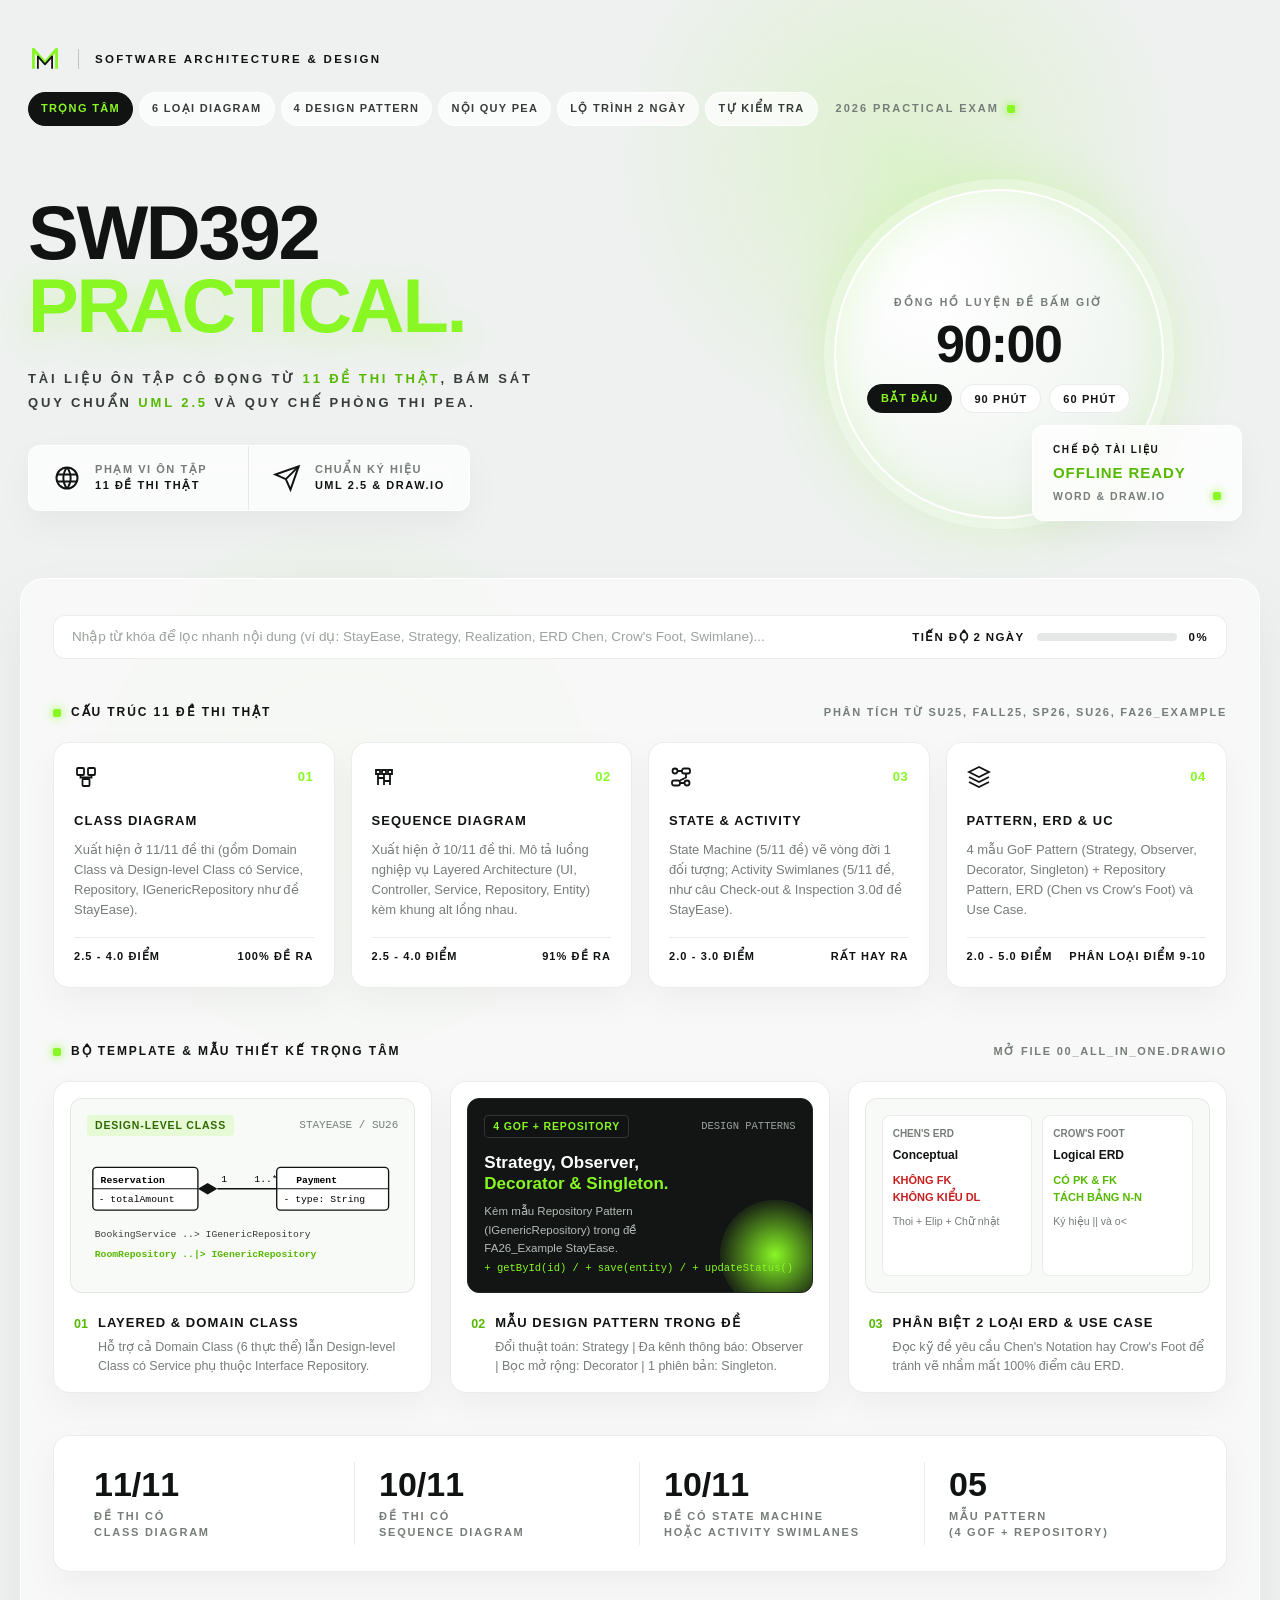
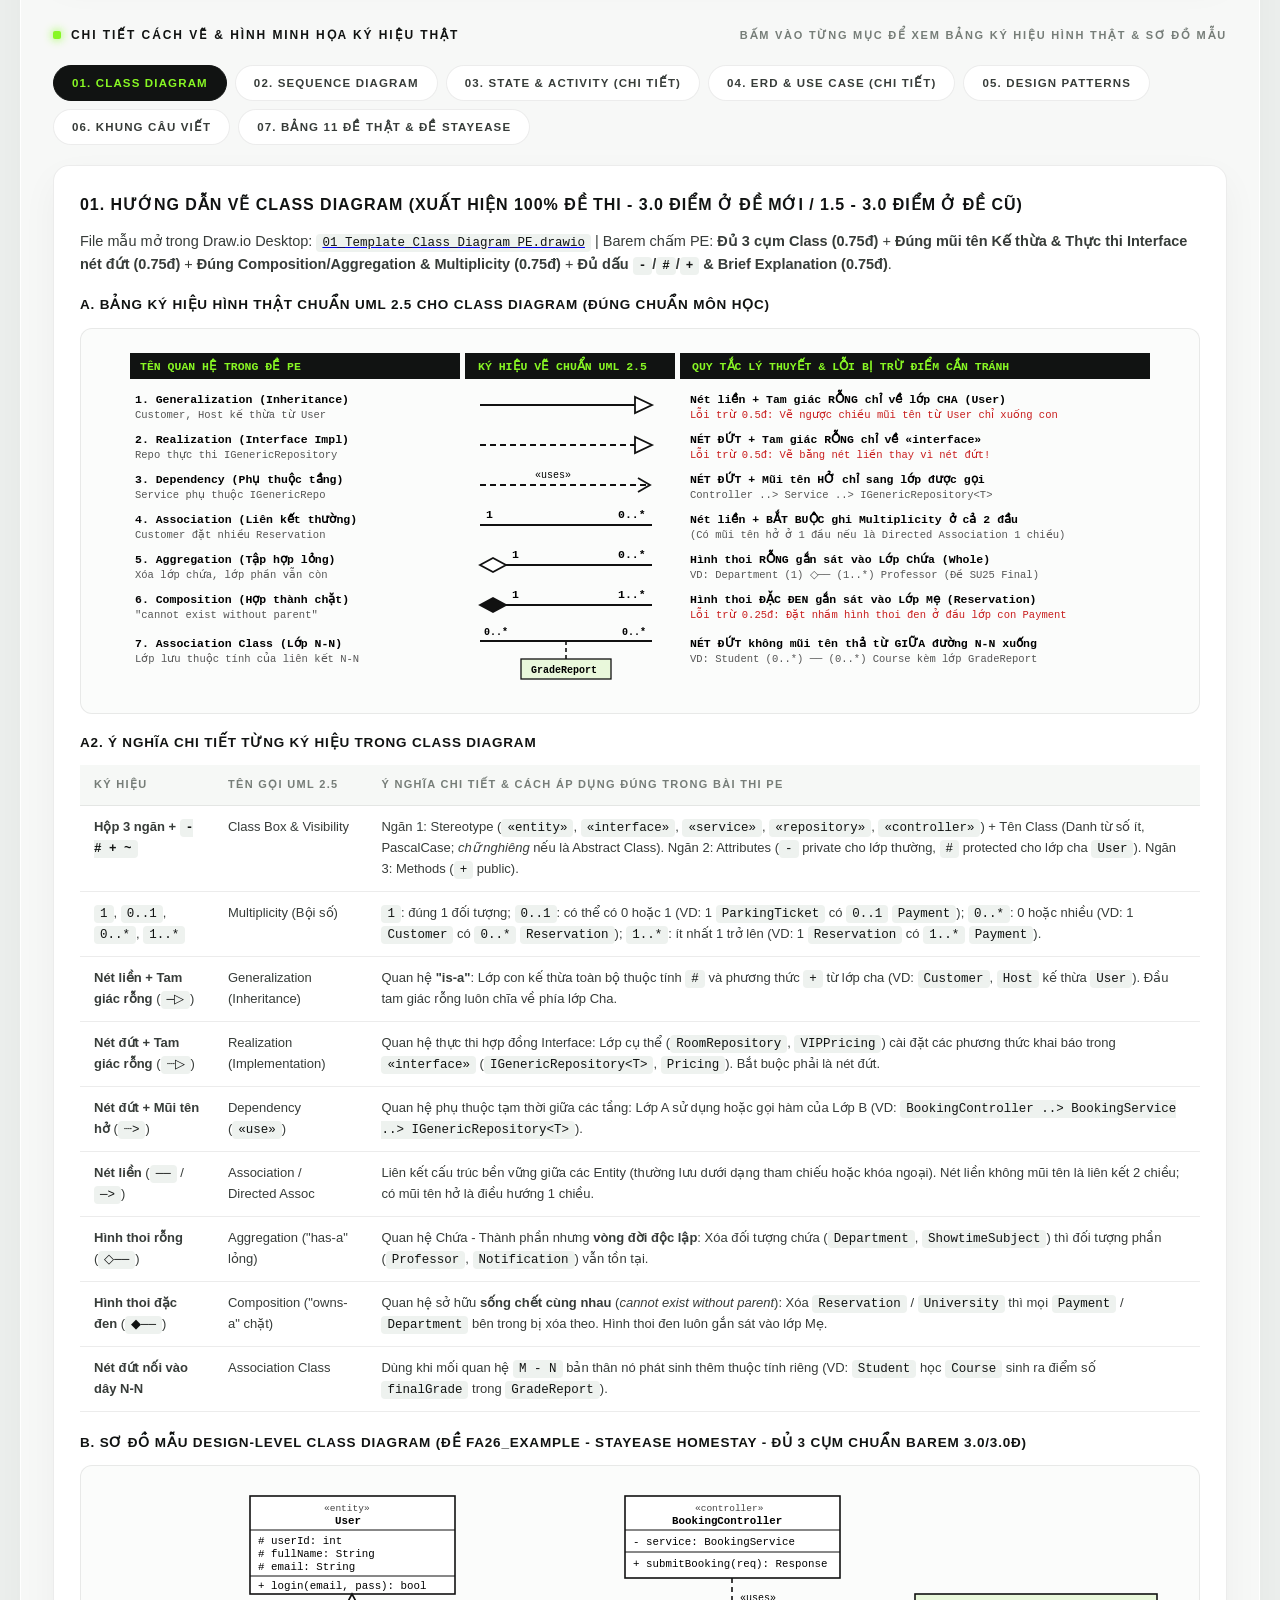
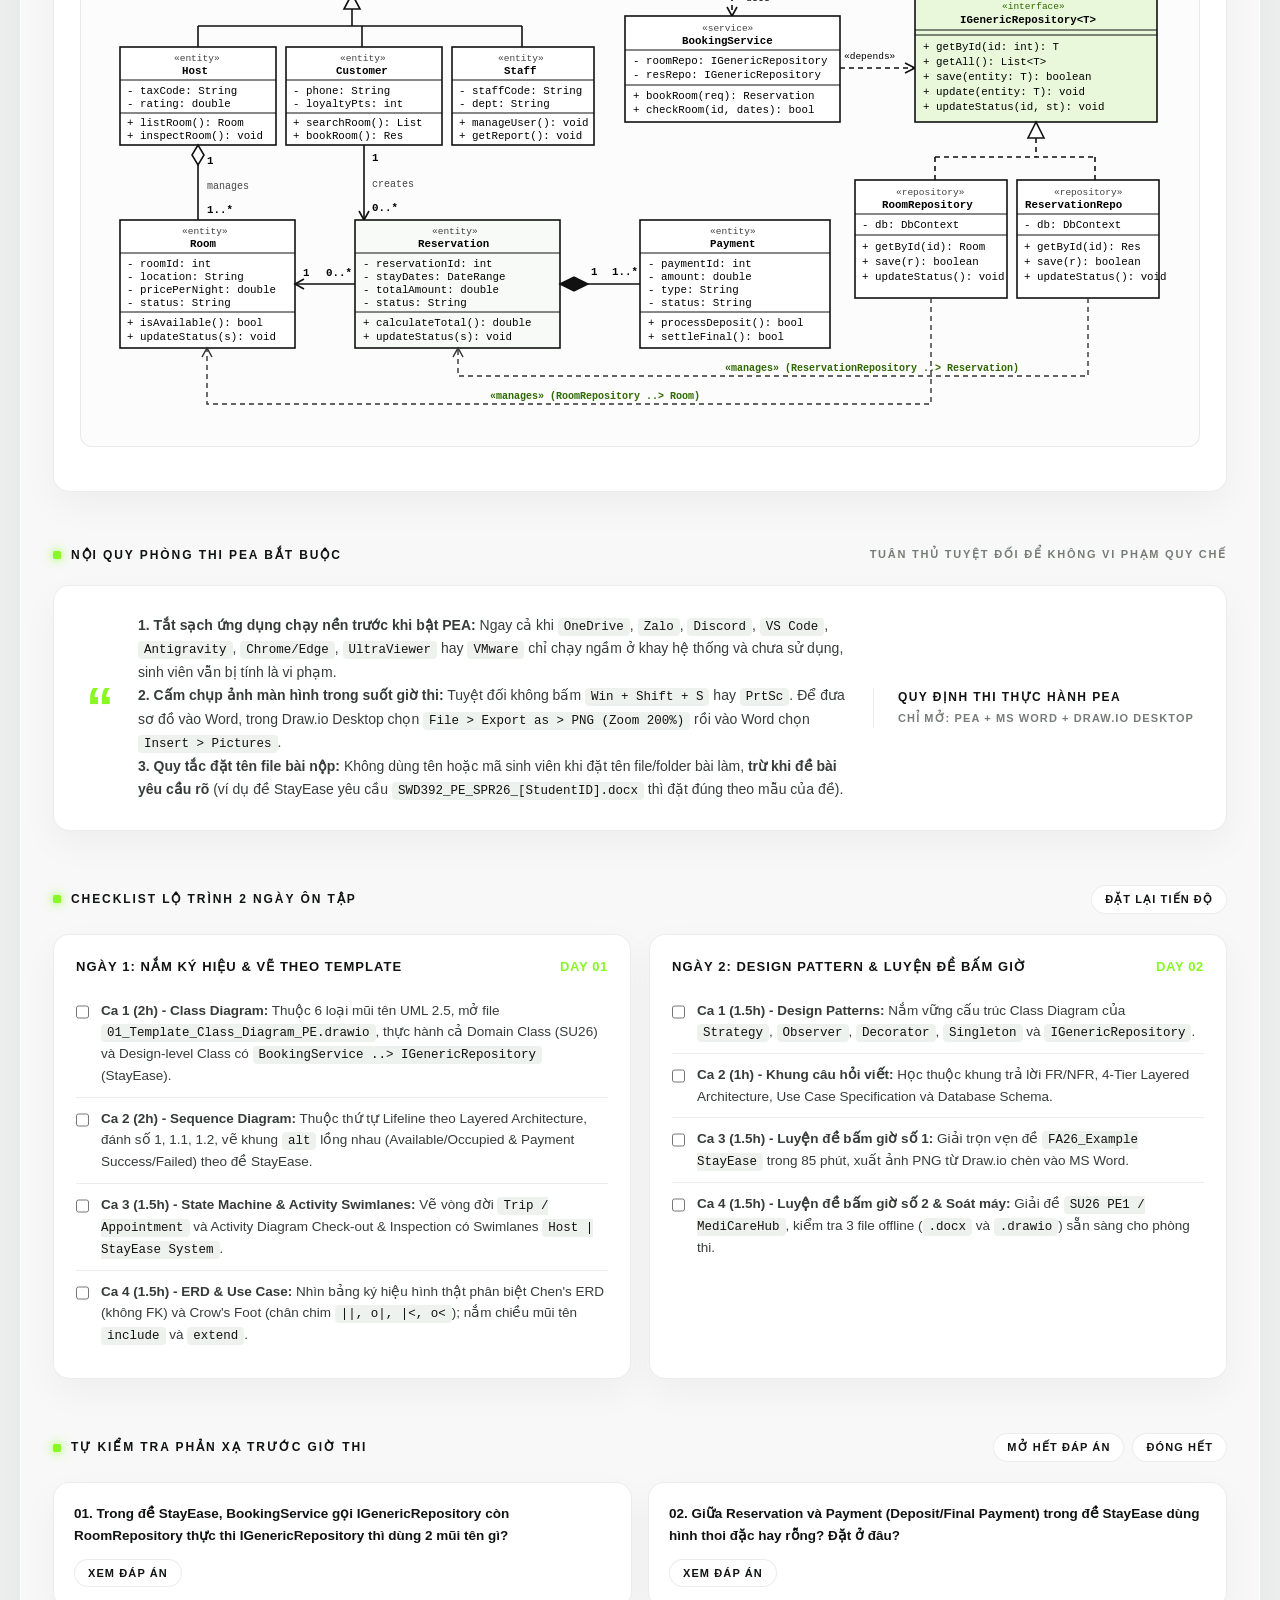
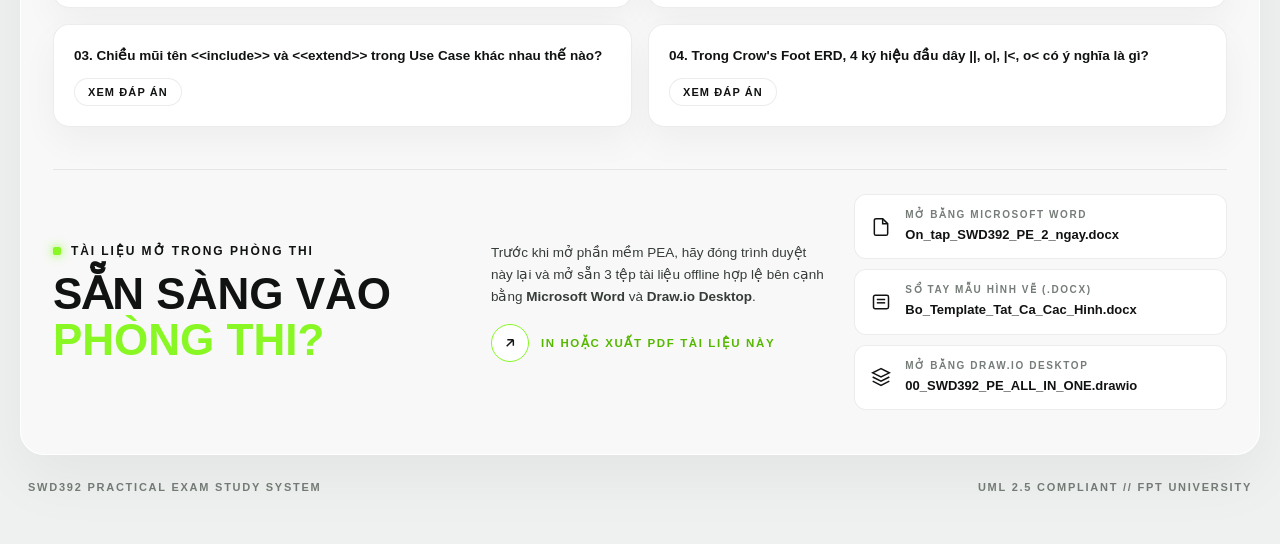
==== commit fd2a1106: "Add detailed UML symbol meanings for all diagrams and fix Class Diagram table" ====
--- a/FA26_On_Tap/index.html
+++ b/FA26_On_Tap/index.html
@@ -359,9 +359,9 @@
           <h3>01. Hướng dẫn vẽ Class Diagram (Xuất hiện 100% đề thi - 3.0 điểm ở đề mới / 1.5 - 3.0 điểm ở đề cũ)</h3>
           <p>File mẫu mở trong Draw.io Desktop: <a href="Templates_Hinh_Ve/01_Template_Class_Diagram_PE.drawio"><code>01_Template_Class_Diagram_PE.drawio</code></a> | Barem chấm PE: <strong>Đủ 3 cụm Class (0.75đ)</strong> + <strong>Đúng mũi tên Kế thừa &amp; Thực thi Interface nét đứt (0.75đ)</strong> + <strong>Đúng Composition/Aggregation &amp; Multiplicity (0.75đ)</strong> + <strong>Đủ dấu <code>-</code>/<code>#</code>/<code>+</code> &amp; Brief Explanation (0.75đ)</strong>.</p>
 
-          <h4>A. Bảng 7 quan hệ chuẩn UML 2.5 (Hình ký hiệu thật - Không chồng nét, đúng chuẩn lý thuyết môn học)</h4>
+          <h4>A. Bảng Ký Hiệu Hình Thật Chuẩn UML 2.5 Cho Class Diagram (Đúng chuẩn môn học)</h4>
           <div class="svg-board">
-            <svg viewBox="0 0 1040 315" width="100%" height="315" xmlns="http://www.w3.org/2000/svg" font-family="Consolas, monospace" font-size="11.5">
+            <svg viewBox="0 0 1040 345" width="100%" height="345" xmlns="http://www.w3.org/2000/svg" font-family="Consolas, monospace" font-size="11.5">
               <!-- Header Bar -->
               <rect x="10" y="8" width="330" height="26" fill="#111312"/>
               <text x="20" y="25" fill="#88f724" font-weight="bold">TÊN QUAN HỆ TRONG ĐỀ PE</text>
@@ -395,15 +395,14 @@
               <text x="570" y="138" font-weight="bold">NÉT ĐỨT + Mũi tên HỞ chỉ sang lớp được gọi</text>
               <text x="570" y="153" fill="#555" font-size="10.5">Controller ..&gt; Service ..&gt; IGenericRepository&lt;T&gt;</text>
 
-              <!-- Row 4: Association -->
+              <!-- Row 4: Association (Bi-directional solid line, optional open arrow for navigable) -->
               <text x="15" y="178" font-weight="bold">4. Association (Liên kết thường)</text>
               <text x="15" y="193" fill="#555" font-size="10.5">Customer đặt nhiều Reservation</text>
-              <line x1="360" y1="180" x2="530" y2="180" stroke="#111" stroke-width="1.8"/>
-              <polyline points="518,173 530,180 518,187" fill="none" stroke="#111" stroke-width="1.8"/>
-              <text x="368" y="173" font-weight="bold">1</text>
-              <text x="488" y="173" font-weight="bold">0..*</text>
+              <line x1="360" y1="180" x2="532" y2="180" stroke="#111" stroke-width="1.8"/>
+              <text x="366" y="173" font-weight="bold">1</text>
+              <text x="498" y="173" font-weight="bold">0..*</text>
               <text x="570" y="178" font-weight="bold">Nét liền + BẮT BUỘC ghi Multiplicity ở cả 2 đầu</text>
-              <text x="570" y="193" fill="#c81e1e" font-size="10.5">Lỗi trừ 0.5đ: Quên ghi 1, 0..1, 0..*, 1..* ở 2 đầu dây</text>
+              <text x="570" y="193" fill="#555" font-size="10.5">(Có mũi tên hở ở 1 đầu nếu là Directed Association 1 chiều)</text>
 
               <!-- Row 5: Aggregation -->
               <text x="15" y="218" font-weight="bold">5. Aggregation (Tập hợp lỏng)</text>
@@ -411,7 +410,7 @@
               <polygon points="360,220 373,213 386,220 373,227" fill="#fff" stroke="#111" stroke-width="1.8"/>
               <line x1="386" y1="220" x2="532" y2="220" stroke="#111" stroke-width="1.8"/>
               <text x="392" y="213" font-weight="bold">1</text>
-              <text x="495" y="213" font-weight="bold">0..*</text>
+              <text x="498" y="213" font-weight="bold">0..*</text>
               <text x="570" y="218" font-weight="bold">Hình thoi RỖNG gắn sát vào Lớp Chứa (Whole)</text>
               <text x="570" y="233" fill="#555" font-size="10.5">VD: Department (1) ◇── (1..*) Professor (Đề SU25 Final)</text>
 
@@ -421,21 +420,82 @@
               <polygon points="360,260 373,253 386,260 373,267" fill="#111" stroke="#111" stroke-width="1.8"/>
               <line x1="386" y1="260" x2="532" y2="260" stroke="#111" stroke-width="1.8"/>
               <text x="392" y="253" font-weight="bold">1</text>
-              <text x="495" y="253" font-weight="bold">1..*</text>
+              <text x="498" y="253" font-weight="bold">1..*</text>
               <text x="570" y="258" font-weight="bold">Hình thoi ĐẶC ĐEN gắn sát vào Lớp Mẹ (Reservation)</text>
               <text x="570" y="273" fill="#c81e1e" font-size="10.5">Lỗi trừ 0.25đ: Đặt nhầm hình thoi đen ở đầu lớp con Payment</text>
 
               <!-- Row 7: Association Class -->
-              <text x="15" y="298" font-weight="bold">7. Association Class (Lớp N-N)</text>
-              <line x1="360" y1="292" x2="532" y2="292" stroke="#111" stroke-width="1.8"/>
-              <text x="365" y="287" font-size="10" font-weight="bold">0..*</text>
-              <text x="502" y="287" font-size="10" font-weight="bold">0..*</text>
-              <line x1="446" y1="292" x2="446" y2="309" stroke="#111" stroke-width="1.6" stroke-dasharray="4,3"/>
-              <rect x="406" y="299" width="80" height="15" fill="#e9f8db" stroke="#111" stroke-width="1.2"/>
-              <text x="412" y="310" font-size="9.5" font-weight="bold">GradeReport</text>
-              <text x="570" y="298" font-weight="bold">NÉT ĐỨT không mũi tên thả từ GIỮA đường N-N xuống</text>
-              <text x="570" y="311" fill="#555" font-size="10.5">VD: Student (0..*) ── (0..*) Course kèm lớp GradeReport</text>
+              <text x="15" y="302" font-weight="bold">7. Association Class (Lớp N-N)</text>
+              <text x="15" y="317" fill="#555" font-size="10.5">Lớp lưu thuộc tính của liên kết N-N</text>
+              <line x1="360" y1="296" x2="532" y2="296" stroke="#111" stroke-width="1.8"/>
+              <text x="364" y="290" font-size="10" font-weight="bold">0..*</text>
+              <text x="502" y="290" font-size="10" font-weight="bold">0..*</text>
+              <line x1="446" y1="296" x2="446" y2="314" stroke="#111" stroke-width="1.6" stroke-dasharray="4,3"/>
+              <rect x="401" y="314" width="90" height="20" fill="#e9f8db" stroke="#111" stroke-width="1.3"/>
+              <text x="411" y="328" font-size="10" font-weight="bold">GradeReport</text>
+              <text x="570" y="302" font-weight="bold">NÉT ĐỨT không mũi tên thả từ GIỮA đường N-N xuống</text>
+              <text x="570" y="317" fill="#555" font-size="10.5">VD: Student (0..*) ── (0..*) Course kèm lớp GradeReport</text>
             </svg>
+          </div>
+
+          <h4>A2. Ý Nghĩa Chi Tiết Từng Ký Hiệu Trong Class Diagram</h4>
+          <div class="data-table-wrap">
+            <table class="data-table">
+              <thead>
+                <tr>
+                  <th>Ký hiệu</th>
+                  <th>Tên gọi UML 2.5</th>
+                  <th>Ý nghĩa chi tiết &amp; Cách áp dụng đúng trong bài thi PE</th>
+                </tr>
+              </thead>
+              <tbody>
+                <tr>
+                  <td><strong>Hộp 3 ngăn + <code>- # + ~</code></strong></td>
+                  <td>Class Box &amp; Visibility</td>
+                  <td>Ngăn 1: Stereotype (<code>«entity»</code>, <code>«interface»</code>, <code>«service»</code>, <code>«repository»</code>, <code>«controller»</code>) + Tên Class (Danh từ số ít, PascalCase; <em>chữ nghiêng</em> nếu là Abstract Class). Ngăn 2: Attributes (<code>-</code> private cho lớp thường, <code>#</code> protected cho lớp cha <code>User</code>). Ngăn 3: Methods (<code>+</code> public).</td>
+                </tr>
+                <tr>
+                  <td><code>1</code>, <code>0..1</code>, <code>0..*</code>, <code>1..*</code></td>
+                  <td>Multiplicity (Bội số)</td>
+                  <td><code>1</code>: đúng 1 đối tượng; <code>0..1</code>: có thể có 0 hoặc 1 (VD: 1 <code>ParkingTicket</code> có <code>0..1</code> <code>Payment</code>); <code>0..*</code>: 0 hoặc nhiều (VD: 1 <code>Customer</code> có <code>0..*</code> <code>Reservation</code>); <code>1..*</code>: ít nhất 1 trở lên (VD: 1 <code>Reservation</code> có <code>1..*</code> <code>Payment</code>).</td>
+                </tr>
+                <tr>
+                  <td><strong>Nét liền + Tam giác rỗng</strong> (<code>─▷</code>)</td>
+                  <td>Generalization (Inheritance)</td>
+                  <td>Quan hệ <strong>"is-a"</strong>: Lớp con kế thừa toàn bộ thuộc tính <code>#</code> và phương thức <code>+</code> từ lớp cha (VD: <code>Customer</code>, <code>Host</code> kế thừa <code>User</code>). Đầu tam giác rỗng luôn chĩa về phía lớp Cha.</td>
+                </tr>
+                <tr>
+                  <td><strong>Nét đứt + Tam giác rỗng</strong> (<code>┈▷</code>)</td>
+                  <td>Realization (Implementation)</td>
+                  <td>Quan hệ thực thi hợp đồng Interface: Lớp cụ thể (<code>RoomRepository</code>, <code>VIPPricing</code>) cài đặt các phương thức khai báo trong <code>«interface»</code> (<code>IGenericRepository&lt;T&gt;</code>, <code>Pricing</code>). Bắt buộc phải là nét đứt.</td>
+                </tr>
+                <tr>
+                  <td><strong>Nét đứt + Mũi tên hở</strong> (<code>┈&gt;</code>)</td>
+                  <td>Dependency (<code>«use»</code>)</td>
+                  <td>Quan hệ phụ thuộc tạm thời giữa các tầng: Lớp A sử dụng hoặc gọi hàm của Lớp B (VD: <code>BookingController ..&gt; BookingService ..&gt; IGenericRepository&lt;T&gt;</code>).</td>
+                </tr>
+                <tr>
+                  <td><strong>Nét liền</strong> (<code>──</code> / <code>─&gt;</code>)</td>
+                  <td>Association / Directed Assoc</td>
+                  <td>Liên kết cấu trúc bền vững giữa các Entity (thường lưu dưới dạng tham chiếu hoặc khóa ngoại). Nét liền không mũi tên là liên kết 2 chiều; có mũi tên hở là điều hướng 1 chiều.</td>
+                </tr>
+                <tr>
+                  <td><strong>Hình thoi rỗng</strong> (<code>◇──</code>)</td>
+                  <td>Aggregation ("has-a" lỏng)</td>
+                  <td>Quan hệ Chứa - Thành phần nhưng <strong>vòng đời độc lập</strong>: Xóa đối tượng chứa (<code>Department</code>, <code>ShowtimeSubject</code>) thì đối tượng phần (<code>Professor</code>, <code>Notification</code>) vẫn tồn tại.</td>
+                </tr>
+                <tr>
+                  <td><strong>Hình thoi đặc đen</strong> (<code>◆──</code>)</td>
+                  <td>Composition ("owns-a" chặt)</td>
+                  <td>Quan hệ sở hữu <strong>sống chết cùng nhau</strong> (<em>cannot exist without parent</em>): Xóa <code>Reservation</code> / <code>University</code> thì mọi <code>Payment</code> / <code>Department</code> bên trong bị xóa theo. Hình thoi đen luôn gắn sát vào lớp Mẹ.</td>
+                </tr>
+                <tr>
+                  <td><strong>Nét đứt nối vào dây N-N</strong></td>
+                  <td>Association Class</td>
+                  <td>Dùng khi mối quan hệ <code>M - N</code> bản thân nó phát sinh thêm thuộc tính riêng (VD: <code>Student</code> học <code>Course</code> sinh ra điểm số <code>finalGrade</code> trong <code>GradeReport</code>).</td>
+                </tr>
+              </tbody>
+            </table>
           </div>
 
           <h4>B. Sơ đồ mẫu Design-level Class Diagram (Đề FA26_Example - StayEase Homestay - Đủ 3 Cụm Chuẩn Barem 3.0/3.0đ)</h4>
@@ -696,6 +756,51 @@
             </svg>
           </div>
 
+          <h4>A2. Ý Nghĩa Chi Tiết Từng Ký Hiệu Trong Sequence Diagram</h4>
+          <div class="data-table-wrap">
+            <table class="data-table">
+              <thead>
+                <tr>
+                  <th>Ký hiệu</th>
+                  <th>Tên gọi UML 2.5</th>
+                  <th>Ý nghĩa chi tiết &amp; Quy tắc chấm thi PE</th>
+                </tr>
+              </thead>
+              <tbody>
+                <tr>
+                  <td><strong>Khung <code>sd [Tên]</code></strong></td>
+                  <td>Interaction Frame</td>
+                  <td>Bao bọc toàn bộ kịch bản tương tác của một Use Case cụ thể (VD: <code>sd StayEase Homestay Booking</code>).</td>
+                </tr>
+                <tr>
+                  <td><strong>Hộp chữ nhật + Đường dọc nét đứt</strong></td>
+                  <td>Lifeline &amp; Stereotype</td>
+                  <td>Thể hiện vòng đời của một đối tượng tham gia tương tác theo thời gian (từ trên xuống dưới). Bắt buộc xếp theo thứ tự phân tầng: <code>Actor</code> → <code>«boundary» :UI</code> → <code>«control» :Controller</code> → <code>«service» :Service</code> → <code>«repository» :Repo</code> → <code>«entity» :Entity</code>.</td>
+                </tr>
+                <tr>
+                  <td><strong>Thanh chữ nhật đứng hẹp</strong></td>
+                  <td>Activation Bar (Execution Specification)</td>
+                  <td>Biểu diễn khoảng thời gian đối tượng đang giữ luồng điều khiển và thực thi một phương thức (từ lúc nhận message đến lúc trả reply).</td>
+                </tr>
+                <tr>
+                  <td><strong>Nét liền + Mũi tên đặc</strong> (<code>──▶</code>)</td>
+                  <td>Synchronous Message</td>
+                  <td>Lời gọi hàm đồng bộ: Bên gửi phải chờ bên nhận xử lý xong. Bắt buộc đánh số thứ tự (<code>1:</code>, <code>2:</code> hoặc <code>1.1:</code>) và ghi rõ tên hàm + tham số.</td>
+                </tr>
+                <tr>
+                  <td><strong>Nét đứt + Mũi tên hở</strong> (<code>◀┈</code>)</td>
+                  <td>Reply Message (Return)</td>
+                  <td>Trả kết quả về cho đối tượng đã gọi hàm trước đó (VD: <code>return roomStatus</code>). Phải vẽ bằng nét đứt; vẽ nét liền bị trừ <code>0.5đ</code>.</td>
+                </tr>
+                <tr>
+                  <td><strong>Khung <code>alt</code> chia đường nét đứt</strong></td>
+                  <td>Alternative Combined Fragment</td>
+                  <td>Mô tả rẽ nhánh điều kiện (tương đương <code>if ... else</code>). Điều kiện bắt buộc nằm trong <code>[...]</code> ở ngăn trên, nhánh ngược lại ghi <code>[else: ...]</code> ở ngăn dưới. (Ngoài ra có <code>opt</code> cho <code>if</code> không có <code>else</code>, <code>loop</code> cho vòng lặp).</td>
+                </tr>
+              </tbody>
+            </table>
+          </div>
+
           <h4>B. Sơ đồ mẫu Sequence Diagram Phân Tầng (Đề StayEase Q2 - Đủ Actor, UI, Controller, Service, Repositories, Entity &amp; 2 Khung alt - 4.0 điểm)</h4>
           <div class="svg-board">
             <svg viewBox="0 0 1060 560" width="100%" height="560" xmlns="http://www.w3.org/2000/svg" font-family="Consolas, monospace" font-size="10.5">
@@ -939,6 +1044,56 @@
             </svg>
           </div>
 
+          <h4>A2. Ý Nghĩa Chi Tiết Từng Ký Hiệu Trong Statechart &amp; Activity Diagram</h4>
+          <div class="data-table-wrap">
+            <table class="data-table">
+              <thead>
+                <tr>
+                  <th>Sơ đồ</th>
+                  <th>Ký hiệu</th>
+                  <th>Ý nghĩa chi tiết &amp; Quy tắc bắt buộc trong bài thi</th>
+                </tr>
+              </thead>
+              <tbody>
+                <tr>
+                  <td><strong>Statechart</strong></td>
+                  <td><strong>Chấm tròn đặc (<code>●</code>) &amp; Mắt bò (<code>◉</code>)</strong></td>
+                  <td><code>●</code> (Initial Pseudo-state) là điểm khởi tạo đối tượng (chỉ có 1). <code>◉</code> (Final State) là điểm kết thúc vòng đời (có thể nối từ <code>Completed</code>, <code>Cancelled</code>, <code>PaymentFailed</code>).</td>
+                </tr>
+                <tr>
+                  <td><strong>Statechart</strong></td>
+                  <td><strong>Hộp bo góc (State)</strong></td>
+                  <td>Biểu diễn một trạng thái ổn định mà đối tượng đang giữ (Tên bắt buộc là <strong>Tính từ / Phân từ</strong> như <code>Pending</code>, <code>Confirmed</code>, <code>Completed</code>). Có thể chứa 3 hành vi nội bộ: <code>entry /</code> (khi vừa vào), <code>do /</code> (trong lúc ở trạng thái), <code>exit /</code> (khi rời đi).</td>
+                </tr>
+                <tr>
+                  <td><strong>Statechart</strong></td>
+                  <td><strong>Mũi tên <code>event [guard] / action</code></strong></td>
+                  <td><strong>Transition:</strong> Sự chuyển đổi từ trạng thái này sang trạng thái khác khi xảy ra sự kiện <code>event</code> (bắt buộc ghi tên!), thỏa mãn điều kiện <code>[guard]</code>, và thực thi <code>action</code>. Đề PE yêu cầu <strong>&gt;= 6 transitions</strong>.</td>
+                </tr>
+                <tr>
+                  <td><strong>Activity</strong></td>
+                  <td><strong>Các cột dọc (Swimlanes)</strong></td>
+                  <td><strong>Partition / Swimlane:</strong> Chia vùng trách nhiệm theo từng Actor hoặc Hệ thống (VD: <code>Host | StayEase System | Guest</code>). Hành động thuộc về ai thì đặt vào đúng cột của người đó.</td>
+                </tr>
+                <tr>
+                  <td><strong>Activity</strong></td>
+                  <td><strong>Hộp bo tròn 2 đầu (Action Node)</strong></td>
+                  <td>Biểu diễn một bước công việc/hành động cụ thể trong quy trình. Tên bắt buộc bắt đầu bằng <strong>Động từ + Tân ngữ</strong> (VD: <code>Inspect Room Condition</code>, <code>Calculate Damage Fee</code>).</td>
+                </tr>
+                <tr>
+                  <td><strong>Activity</strong></td>
+                  <td><strong>Hình thoi (<code>◇</code> Decision / Merge)</strong></td>
+                  <td><strong>Decision Node:</strong> 1 luồng vào, nhiều luồng ra có điều kiện <code>[Damage Found]</code> / <code>[No Damage]</code>. <strong>Merge Node:</strong> Nhiều luồng vào, 1 luồng ra để gộp nhánh trước khi đi tiếp.</td>
+                </tr>
+                <tr>
+                  <td><strong>Activity</strong></td>
+                  <td><strong>Thanh đen dày (Fork / Join Bar)</strong></td>
+                  <td><strong>Fork Bar:</strong> Tách 1 luồng thành nhiều nhánh chạy song song đồng thời (VD: cập nhật đồng thời <code>Reservation="Completed"</code> và <code>Room="Cleaning"</code>). <strong>Join Bar:</strong> Đồng bộ đợi tất cả nhánh song song xong mới đi tiếp ra <code>◉</code>.</td>
+                </tr>
+              </tbody>
+            </table>
+          </div>
+
           <h4>B. Sơ đồ mẫu 1: Activity Diagram có Swimlanes (Đề StayEase Q3 - Check-out &amp; Inspection - 3.0 điểm - Luồng chuẩn không đè nét)</h4>
           <div class="svg-board">
             <svg viewBox="0 0 980 585" width="100%" height="585" xmlns="http://www.w3.org/2000/svg" font-family="Consolas, monospace" font-size="11">
@@ -1244,6 +1399,46 @@
               <rect x="535" y="274" width="490" height="36" rx="6" fill="#e9f8db" stroke="#2f6800"/>
               <text x="545" y="296" fill="#2f6800" font-weight="bold">YÊU CẦU CÂU 1.3: Tách M-N thành Bảng Trung Gian + Ghi đủ PK, FK, Kiểu DL!</text>
             </svg>
+          </div>
+
+          <h4>A2. Ý Nghĩa Chi Tiết Từng Ký Hiệu Trong ERD &amp; Use Case Diagram</h4>
+          <div class="data-table-wrap">
+            <table class="data-table">
+              <thead>
+                <tr>
+                  <th>Sơ đồ</th>
+                  <th>Ký hiệu</th>
+                  <th>Ý nghĩa chi tiết &amp; Lưu ý tránh mất điểm</th>
+                </tr>
+              </thead>
+              <tbody>
+                <tr>
+                  <td><strong>Conceptual ERD (Chen)</strong></td>
+                  <td><strong>Chữ nhật / Elip gạch chân / Elip nét đứt / Hình thoi</strong></td>
+                  <td>Chữ nhật: <strong>Entity</strong> (thực thể dữ liệu). Elip thường: Attribute. Elip có <strong>chữ gạch chân</strong>: <strong>Key Attribute</strong> (thuộc tính định danh duy nhất). Elip nét đứt: <strong>Derived Attribute</strong> (tính toán từ cột khác). Hình thoi: <strong>Relationship</strong> (quan hệ <code>1-1</code>, <code>1-N</code>, <code>M-N</code>). Tuyệt đối không ghi <code>FK</code> và kiểu dữ liệu.</td>
+                </tr>
+                <tr>
+                  <td><strong>Logical ERD (Crow's Foot)</strong></td>
+                  <td><strong>Bảng 2 cột + Đầu dây <code>||</code>, <code>o|</code>, <code>|&lt;</code>, <code>o&lt;</code></strong></td>
+                  <td>Mỗi bảng ghi rõ <code>PK</code>, <code>FK</code> và kiểu dữ liệu (<code>INT</code>, <code>VARCHAR</code>, <code>DECIMAL</code>, <code>DATETIME</code>). Ký hiệu đầu dây gồm 2 ký tự (bên trong = tối thiểu, sát bảng = tối đa): <code>||</code> (bắt buộc đúng 1), <code>o|</code> (0 hoặc 1), <code>|&lt;</code> (1 hoặc nhiều), <code>o&lt;</code> (0 hoặc nhiều). Quan hệ <code>M-N</code> bắt buộc tách thành <strong>Bảng trung gian</strong>.</td>
+                </tr>
+                <tr>
+                  <td><strong>Use Case</strong></td>
+                  <td><strong>Người que (Actor) &amp; Khung System Boundary</strong></td>
+                  <td><strong>Actor</strong> nằm NGOÀI khung chữ nhật System Boundary (người dùng ở bên trái, hệ thống ngoài <code>«system»</code> như <code>PaymentGateway</code> ở bên phải). Nối với Use Case bằng <strong>nét liền không mũi tên</strong>.</td>
+                </tr>
+                <tr>
+                  <td><strong>Use Case</strong></td>
+                  <td><strong>Hình bầu dục (Use Case)</strong></td>
+                  <td>Tên phải là <strong>Động từ + Tân ngữ</strong> cụ thể (VD: <code>Reserve Room</code>, <code>Browse Movies</code>). Tránh dùng từ chung chung như <code>Manage Rooms</code>.</td>
+                </tr>
+                <tr>
+                  <td><strong>Use Case</strong></td>
+                  <td><strong><code>«include»</code> vs <code>«extend»</code></strong></td>
+                  <td><strong><code>«include»</code> (bắt buộc):</strong> Nét đứt trỏ từ Use Case chính → sang Use Case phụ bắt buộc phải chạy kèm (<code>Reserve Homestay ..&gt; Pay Deposit</code>).<br><strong><code>«extend»</code> (tùy chọn):</strong> Nét đứt trỏ từ Use Case mở rộng → <strong>ngược về Use Case gốc</strong> (<code>Apply Voucher ..&gt; Reserve Homestay</code>).</td>
+                </tr>
+              </tbody>
+            </table>
           </div>
 
           <h4>B. Sơ đồ mẫu 1: Conceptual ERD (Câu 1.2 - Chen's Notation - Giữ nguyên M-N, không FK, không kiểu dữ liệu)</h4>
